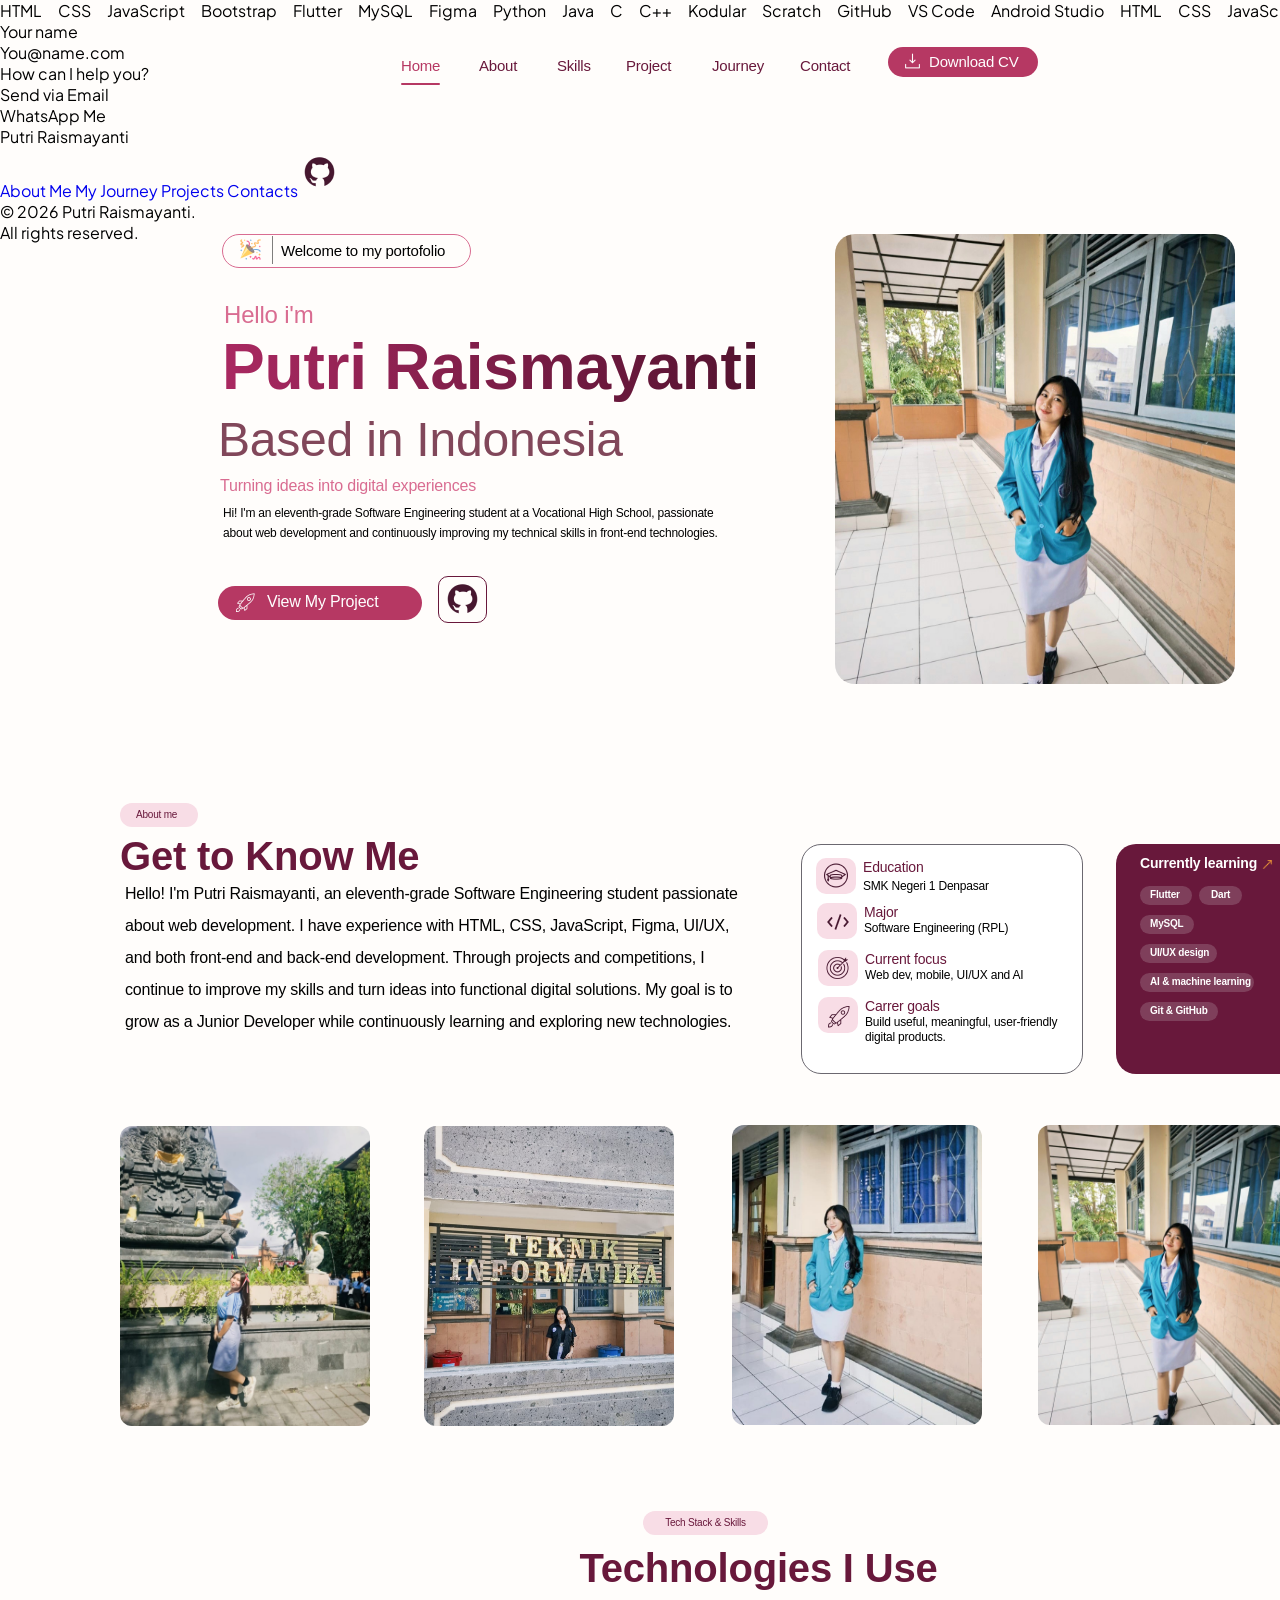
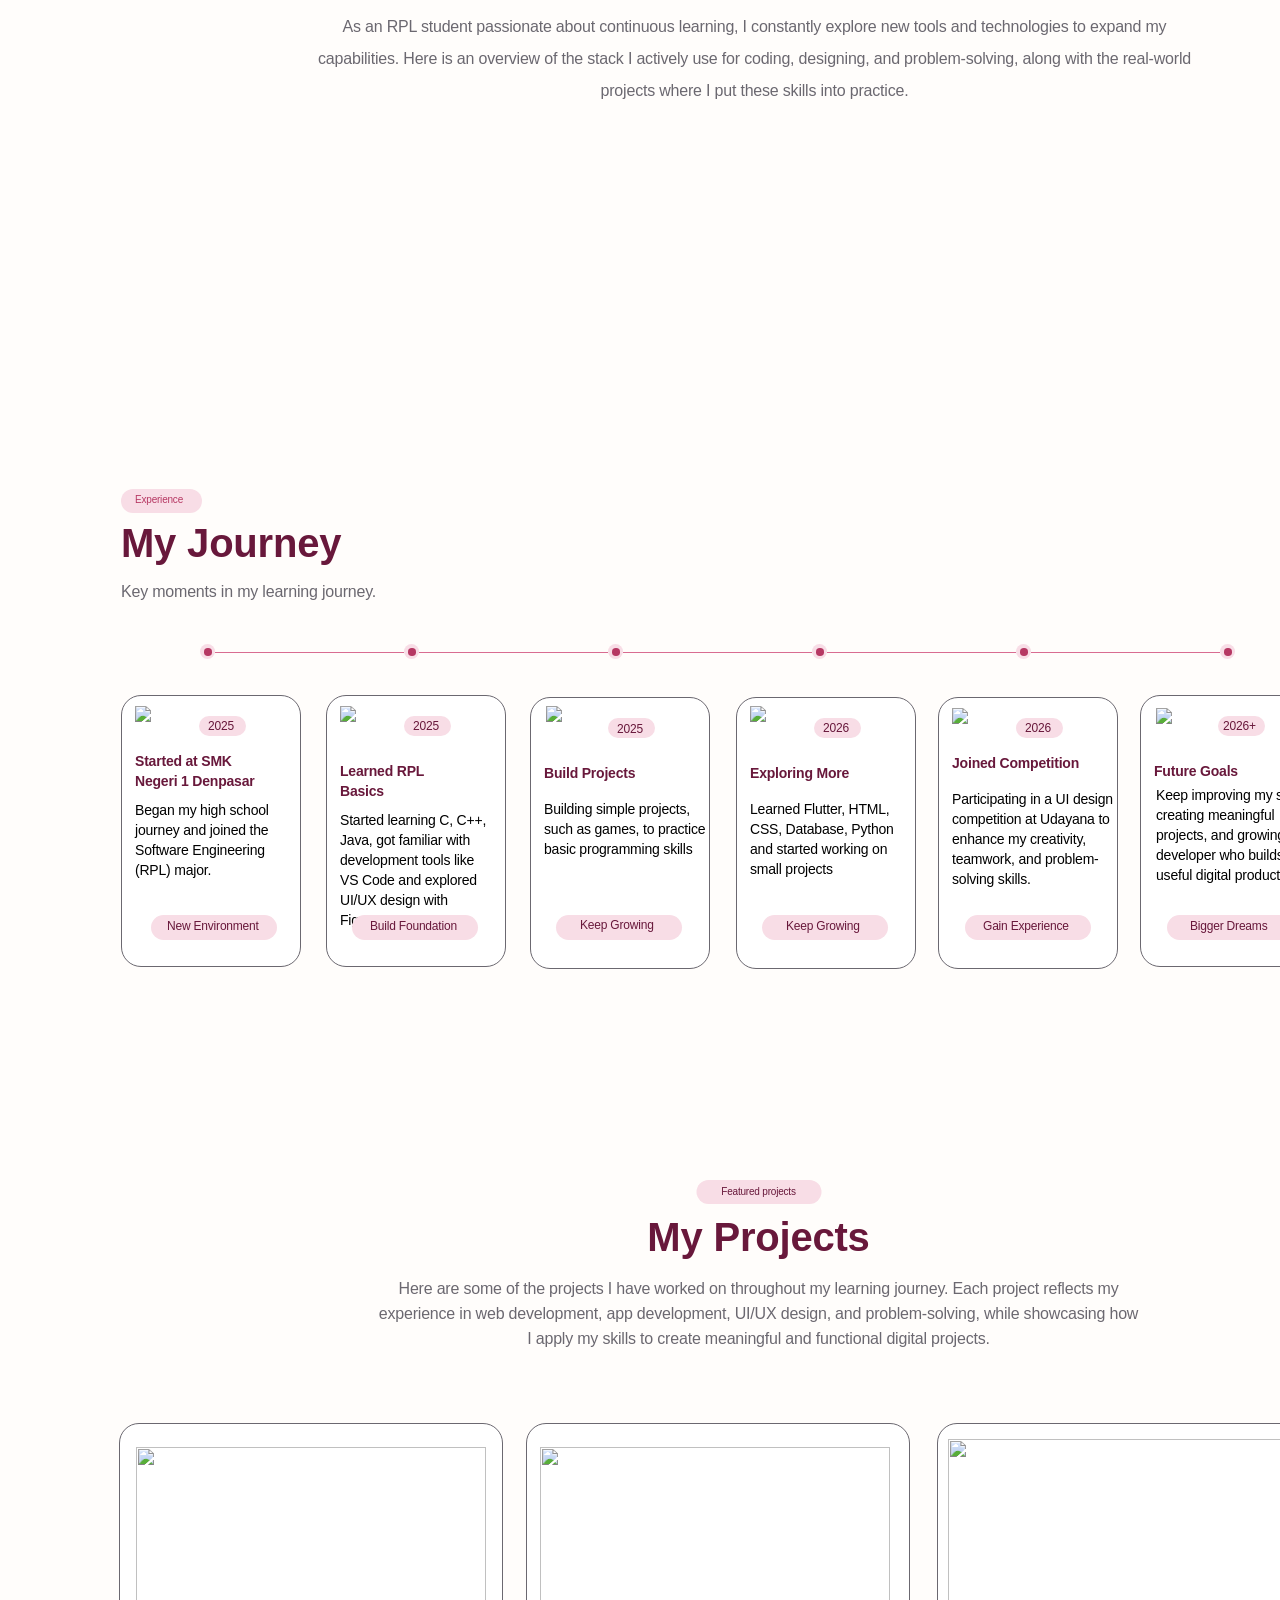
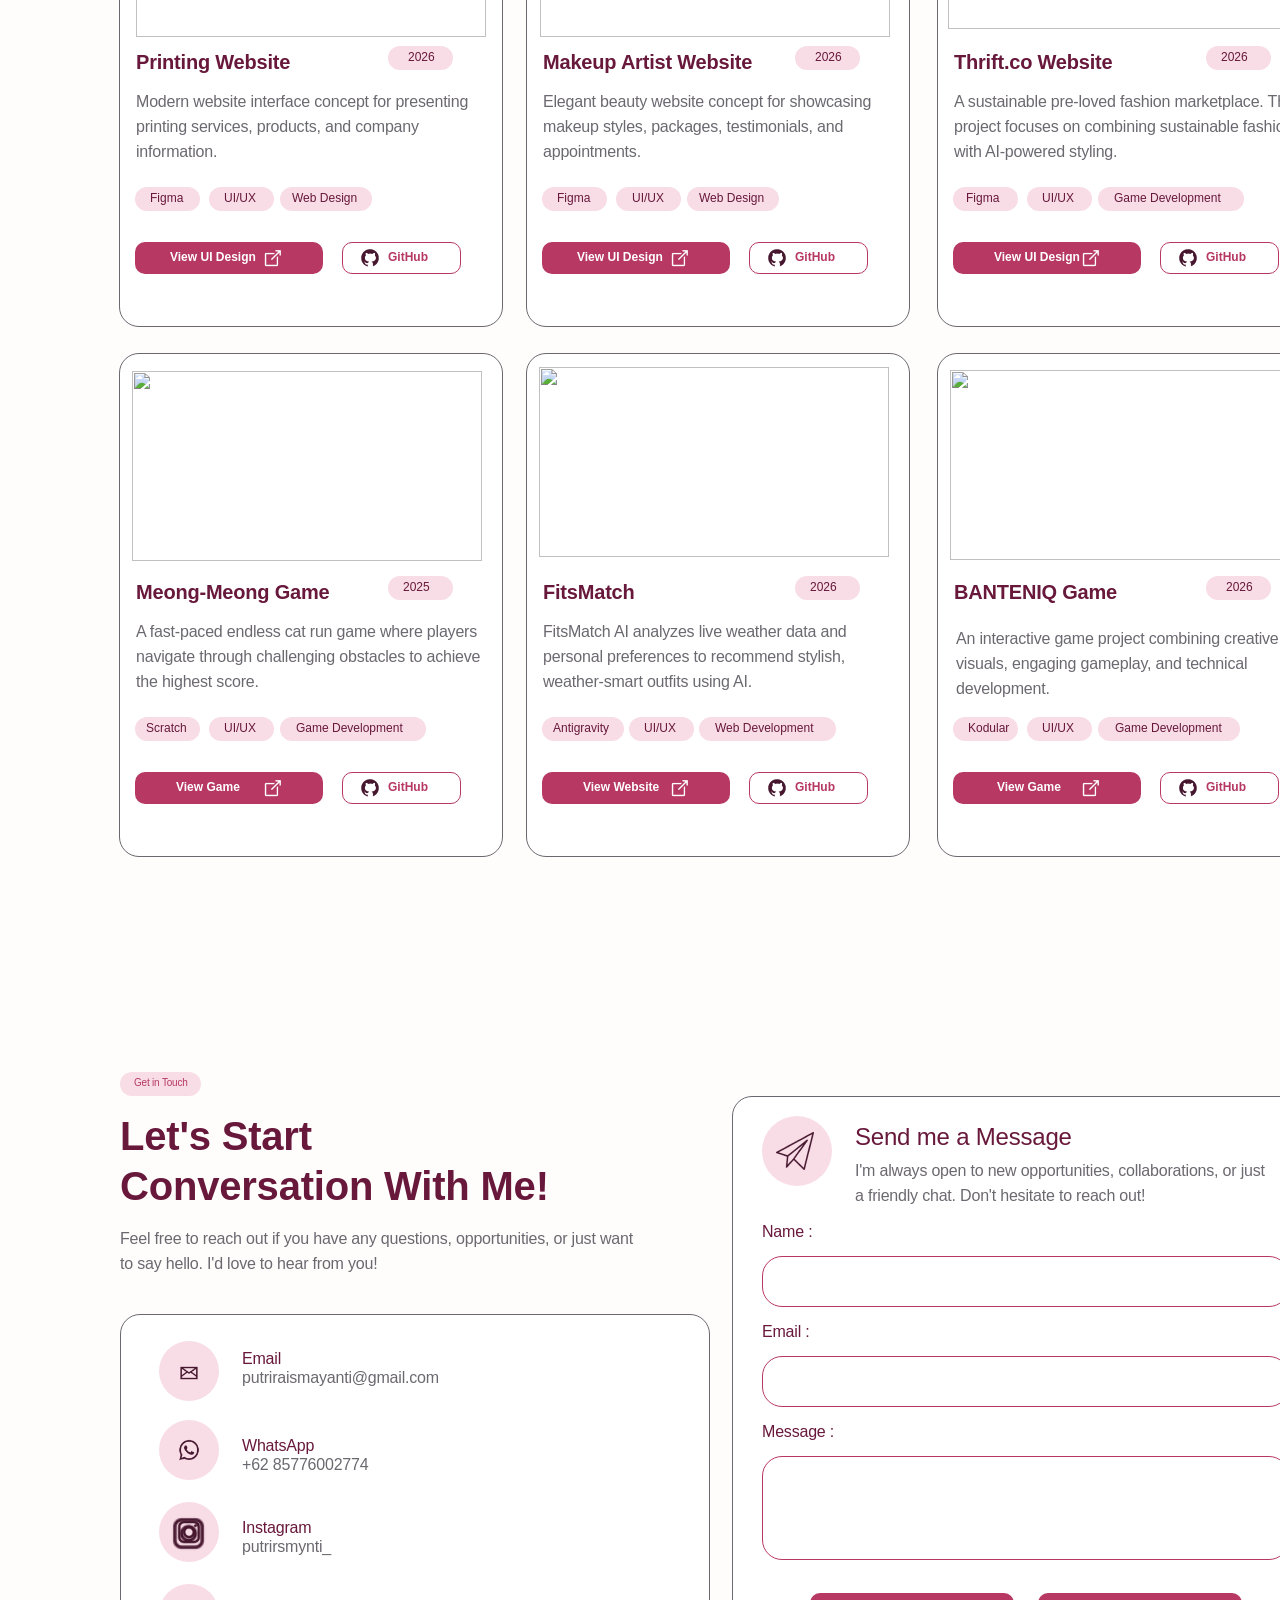
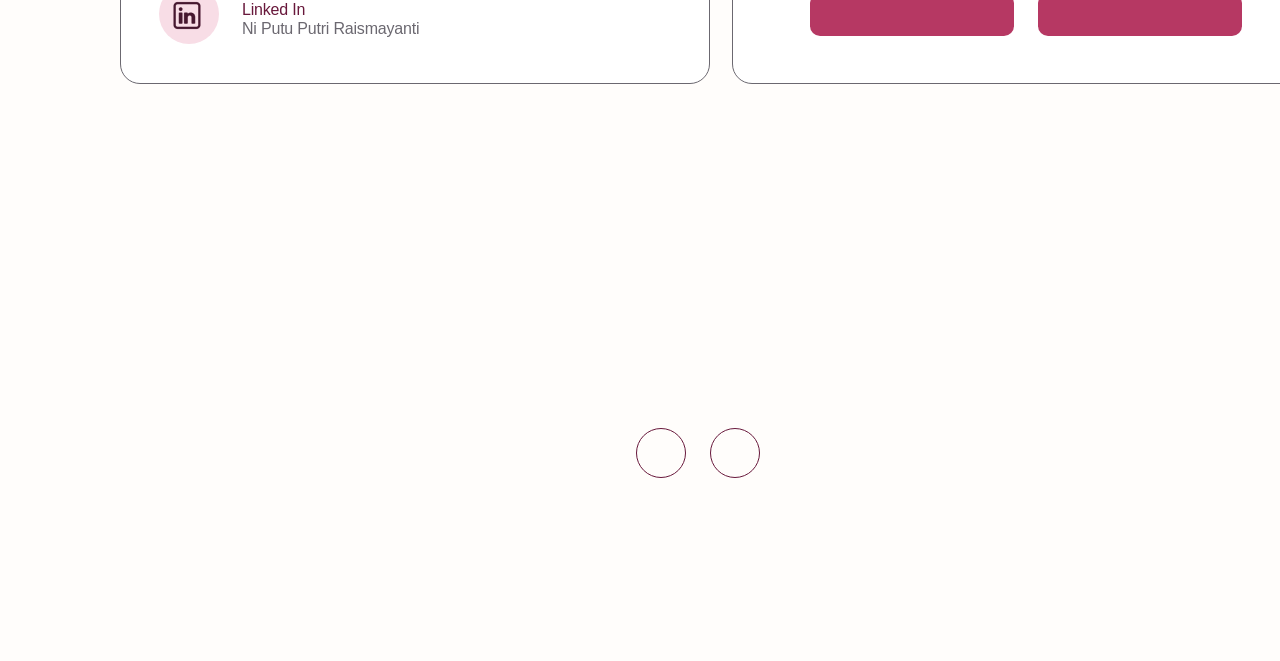
==== index.html @ 9cb97166 "add html file" ====
<!DOCTYPE html>
<html lang="en">
<head>
<meta charset="UTF-8" />
<meta name="viewport" content="width=device-width, initial-scale=1.0" />
<title>Putri Raismayanti - Portfolio</title>
<link rel="preconnect" href="https://fonts.googleapis.com" />
<link rel="preconnect" href="https://fonts.gstatic.com" crossorigin />
<link href="https://fonts.googleapis.com/css2?family=Plus+Jakarta+Sans:ital,wght@0,200;0,300;0,400;0,500;0,600;0,700;1,400&display=swap" rel="stylesheet" />
<link rel="stylesheet" href="style.css" />
</head>
<body>

<div class="portofolio" id="home">
  <div class="rectangle-26"></div>
  <div class="welcome-to-my-portofolio">Welcome to my portofolio</div>
  <img class="confetti" src="confetti0.png" />
  <div class="line-1"></div>
  <a href="#home" class="home navlink">Home</a>
  <a href="#about" class="about navlink">About</a>
  <a href="#skills" class="skills navlink">Skills</a>
  <a href="#project" class="project navlink">Project</a>
  <a href="#journey" class="journey navlink">Journey</a>
  <a href="#contact" class="contact navlink">Contact</a>
  <div class="rectangle-27"></div>
  <div class="download-cv">Download CV</div>
  <div class="hello-i-m">Hello i'm</div>
  <div class="putri-raismayanti">Putri Raismayanti</div>
  <div class="based-in-indonesia">Based in Indonesia</div>
  <div
    class="hi-i-m-an-eleventh-grade-software-engineering-student-at-a-vocational-high-school-passionate-about-web-development-and-continuously-improving-my-technical-skills-in-front-end-technologies"
  >
    Hi! I'm an eleventh-grade Software Engineering student at a Vocational High
    School, passionate about web development and continuously improving my
    technical skills in front-end technologies.
  </div>
  <div class="turning-ideas-into-digital-experiences">
    Turning ideas into digital experiences
  </div>
  <img class="download" src="download0.png" />
  <div class="rectangle-28 js-view-project"></div>
  <div class="view-my-project js-view-project">View My Project</div>
  <img class="rocket js-view-project" src="rocket0.png" />
  <div class="rectangle-31" id="about"></div>
  <div class="about-me">About me</div>
  <div
    class="[base64]"
  >
    Hello! I'm Putri Raismayanti, an eleventh-grade Software Engineering student
    passionate about web development. I have experience with HTML, CSS,
    JavaScript, Figma, UI/UX, and both front-end and back-end development.
    Through projects and competitions, I continue to improve my skills and turn
    ideas into functional digital solutions. My goal is to grow as a Junior
    Developer while continuously learning and exploring new technologies.
  </div>
  <div class="rectangle-32"></div>
  <div class="education">Education</div>
  <div class="major">Major</div>
  <div class="current-focus">Current focus</div>
  <div class="carrer-goals">Carrer goals</div>
  <div class="rectangle-34"></div>
  <div class="rectangle-35"></div>
  <div class="rectangle-36"></div>
  <div class="rectangle-37"></div>
  <div class="smk-negeri-1-denpasar">SMK Negeri 1 Denpasar</div>
  <div class="software-engineering-rpl">Software Engineering (RPL)</div>
  <div class="web-dev-mobile-ui-ux-and-ai">Web dev, mobile, UI/UX and AI</div>
  <div class="build-useful-meaningful-user-friendly-digital-products">
    Build useful, meaningful, user-friendly digital products.
  </div>
  <div class="rectangle-33"></div>
  <div class="currently-learning">Currently learning</div>
  <div class="rectangle-38"></div>
  <div class="rectangle-40"></div>
  <div class="rectangle-41"></div>
  <div class="rectangle-42"></div>
  <div class="rectangle-43"></div>
  <div class="rectangle-39"></div>
  <div class="flutter">Flutter</div>
  <div class="dart">Dart</div>
  <div class="my-sql">MySQL</div>
  <div class="ui-ux-design">UI/UX design</div>
  <div class="ai-machine-learning">AI &amp; machine learning</div>
  <div class="git-git-hub">Git &amp; GitHub</div>
  <img class="rocket2" src="rocket1.png" />
  <img class="goal" src="goal0.png" />
  <img class="source-code" src="source-code0.png" />
  <img class="education2" src="education1.png" />
  <img class="down-left-arrow" src="down-left-arrow0.png" />
  <div class="get-to-know-me">Get to Know Me</div>
  <div class="rectangle-44" id="skills"></div>
  <div class="rectangle-106" id="project"></div>
  <div class="tech-stack-skills">Tech Stack &amp; Skills</div>
  <div class="featured-projects">Featured projects</div>
  <div class="technologies-i-use">Technologies I Use</div>
  <div class="my-projects">My Projects</div>
  <div
    class="[base64]"
  >
    As an RPL student passionate about continuous learning, I constantly explore
    new tools and technologies to expand my capabilities. Here is an overview of
    the stack I actively use for coding, designing, and problem-solving, along
    with the real-world projects where I put these skills into practice.
  </div>
  <!-- Technologies I Use: marquee otomatis (isi diduplikasi 2x agar animasi looping mulus) -->
  <div class="tech-marquee">
    <div class="tech-marquee-track">
      <span class="tech-badge">HTML</span>
      <span class="tech-badge">CSS</span>
      <span class="tech-badge">JavaScript</span>
      <span class="tech-badge">Bootstrap</span>
      <span class="tech-badge">Flutter</span>
      <span class="tech-badge">MySQL</span>
      <span class="tech-badge">Figma</span>
      <span class="tech-badge">Python</span>
      <span class="tech-badge">Java</span>
      <span class="tech-badge">C</span>
      <span class="tech-badge">C++</span>
      <span class="tech-badge">Kodular</span>
      <span class="tech-badge">Scratch</span>
      <span class="tech-badge">GitHub</span>
      <span class="tech-badge">VS Code</span>
      <span class="tech-badge">Android Studio</span>
      <span class="tech-badge" aria-hidden="true">HTML</span>
      <span class="tech-badge" aria-hidden="true">CSS</span>
      <span class="tech-badge" aria-hidden="true">JavaScript</span>
      <span class="tech-badge" aria-hidden="true">Bootstrap</span>
      <span class="tech-badge" aria-hidden="true">Flutter</span>
      <span class="tech-badge" aria-hidden="true">MySQL</span>
      <span class="tech-badge" aria-hidden="true">Figma</span>
      <span class="tech-badge" aria-hidden="true">Python</span>
      <span class="tech-badge" aria-hidden="true">Java</span>
      <span class="tech-badge" aria-hidden="true">C</span>
      <span class="tech-badge" aria-hidden="true">C++</span>
      <span class="tech-badge" aria-hidden="true">Kodular</span>
      <span class="tech-badge" aria-hidden="true">Scratch</span>
      <span class="tech-badge" aria-hidden="true">GitHub</span>
      <span class="tech-badge" aria-hidden="true">VS Code</span>
      <span class="tech-badge" aria-hidden="true">Android Studio</span>
    </div>
  </div>
  <div class="my-journey">My Journey</div>
  <div class="key-moments-in-my-learning-journey">
    Key moments in my learning journey.
  </div>
  <div class="ellipse-4"></div>
  <div class="ellipse-5"></div>
  <div class="ellipse-42"></div>
  <div class="ellipse-52"></div>
  <div class="ellipse-43"></div>
  <div class="ellipse-53"></div>
  <div class="ellipse-44"></div>
  <div class="ellipse-54"></div>
  <div class="ellipse-45"></div>
  <div class="ellipse-55"></div>
  <div class="ellipse-46"></div>
  <div class="ellipse-56"></div>
  <div class="line-2"></div>
  <div class="line-3"></div>
  <div class="line-4"></div>
  <div class="line-5"></div>
  <div class="line-7"></div>
  <div class="rectangle-79"></div>
  <div class="rectangle-85"></div>
  <div class="rectangle-88"></div>
  <div class="rectangle-197"></div>
  <div class="rectangle-94"></div>
  <div class="rectangle-91"></div>
  <div
    class="began-my-high-school-journey-and-joined-the-software-engineering-rpl-major"
  >
    Began my high school journey and joined the Software Engineering (RPL)
    major.
  </div>
  <div
    class="started-learning-c-c-java-got-familiar-with-development-tools-like-vs-code-and-explored-ui-ux-design-with-figma"
  >
    Started learning C, C++, Java, got familiar with development tools like VS
    Code and explored UI/UX design with Figma.
  </div>
  <div
    class="learned-flutter-html-css-database-python-and-started-working-on-small-projects"
  >
    Learned Flutter, HTML, CSS, Database, Python and started working on small
    projects
  </div>
  <div
    class="building-simple-projects-such-as-games-to-practice-basic-programming-skills"
  >
    Building simple projects, such as games, to practice basic programming
    skills
  </div>
  <div
    class="participating-in-a-ui-design-competition-at-udayana-to-enhance-my-creativity-teamwork-and-problem-solving-skills"
  >
    Participating in a UI design competition at Udayana to enhance my
    creativity, teamwork, and problem-solving skills.
  </div>
  <div
    class="keep-improving-my-skills-creating-meaningful-projects-and-growing-into-a-developer-who-builds-useful-digital-products"
  >
    Keep improving my skills, creating meaningful projects, and growing into a
    developer who builds useful digital products.
  </div>
  <div class="started-at-smk-negeri-1-denpasar">
    Started at SMK Negeri 1 Denpasar
  </div>
  <div class="learned-rpl-basics">Learned RPL Basics</div>
  <div class="exploring-more">Exploring More</div>
  <div class="build-projects">Build Projects</div>
  <div class="joined-competition">Joined Competition</div>
  <div class="future-goals">Future Goals</div>
  <div class="rectangle-83"></div>
  <div class="rectangle-86"></div>
  <div class="rectangle-89"></div>
  <div class="rectangle-198"></div>
  <div class="rectangle-95"></div>
  <div class="rectangle-92"></div>
  <div class="new-environment">New Environment</div>
  <div class="build-foundation">Build Foundation</div>
  <div class="keep-growing">Keep Growing</div>
  <div class="keep-growing2">Keep Growing</div>
  <div class="gain-experience">Gain Experience</div>
  <div class="bigger-dreams">Bigger Dreams</div>
  <div class="rectangle-84"></div>
  <div class="rectangle-87"></div>
  <div class="rectangle-90"></div>
  <div class="rectangle-199"></div>
  <div class="rectangle-96"></div>
  <div class="rectangle-93"></div>
  <div class="_2025"><br />2025</div>
  <div class="_20252"><br />2025</div>
  <div class="_2026"><br />2026</div>
  <div class="_20253">2025</div>
  <div class="_20262"><br />2026</div>
  <div class="_20263"><br />2026+</div>
  <div class="rectangle-104" id="contact"></div>
  <div class="rectangle-200" id="journey"></div>
  <div class="get-in-touch">Get in Touch</div>
  <div class="experience">Experience</div>
  <div class="let-s-start-conversation-with-me">
    Let's Start<br />Conversation With Me!
  </div>
  <div
    class="feel-free-to-reach-out-if-you-have-any-questions-opportunities-or-just-want-to-say-hello-i-d-love-to-hear-from-you"
  >
    Feel free to reach out if you have any questions, opportunities, or just
    want to say hello. I'd love to hear from you!
  </div>
  <div
    class="[base64]"
  >
    Here are some of the projects I have worked on throughout my learning
    journey. Each project reflects my experience in web development, app
    development, UI/UX design, and problem-solving, while showcasing how I apply
    my skills to create meaningful and functional digital projects.
  </div>
  <div class="rectangle-97"></div>
  <div class="ellipse-11"></div>
  <div class="ellipse-12"></div>
  <div class="ellipse-14"></div>
  <div class="ellipse-15"></div>
  <div class="email">Email</div>
  <div class="whats-app">WhatsApp</div>
  <div class="instagram">Instagram</div>
  <div class="linked-in">Linked In</div>
  <div class="putriraismayanti-gmail-com">putriraismayanti@gmail.com</div>
  <div class="_62-85776002774">+62 85776002774</div>
  <div class="putrirsmynti">putrirsmynti_</div>
  <div class="ni-putu-putri-raismayanti">Ni Putu Putri Raismayanti</div>
  <div class="rectangle-98"></div>
  <div class="ellipse-13"></div>
  <div class="send-me-a-message">Send me a Message</div>
  <div
    class="i-m-always-open-to-new-opportunities-collaborations-or-just-a-friendly-chat-don-t-hesitate-to-reach-out"
  >
    I'm always open to new opportunities, collaborations, or just a
    friendly chat. Don't hesitate to reach out!
  </div>
  <div class="rectangle-99"></div>
  <div class="rectangle-100"></div>
  <div class="rectangle-101"></div>
  <div class="name">Name :</div>
  <div class="email2">Email :</div>
  <div class="message">Message :</div>
  <div class="your-name">Your name</div>
  <div class="you-name-com">You@name.com</div>
  <div class="how-can-i-help-you">How can I help you?</div>
  <div class="rectangle-102"></div>
  <div class="rectangle-103"></div>
  <div class="send-via-email">Send via Email</div>
  <div class="whats-app-me">WhatsApp Me</div>
  <img class="whats-app2" src="whats-app1.png" />
  <img class="email3" src="email2.png" />
  <img class="paper-plane" src="paper-plane0.png" />
  <div class="rectangle-105"></div>
  <div class="rectangle-114"></div>
  <div class="rectangle-130"></div>
  <div class="rectangle-146"></div>
  <div class="printing-website">Printing Website</div>
  <div class="makeup-artist-website">Makeup Artist Website</div>
  <div class="meong-meong-game">Meong-Meong Game</div>
  <div class="thrift-co-website">Thrift.co Website</div>
  <div
    class="modern-website-interface-concept-for-presenting-printing-services-products-and-company-information"
  >
    Modern website interface concept for presenting printing services, products,
    and company information.
  </div>
  <div
    class="elegant-beauty-website-concept-for-showcasing-makeup-styles-packages-testimonials-and-appointments"
  >
    Elegant beauty website concept for showcasing makeup styles, packages,
    testimonials, and appointments.
  </div>
  <div
    class="a-fast-paced-endless-cat-run-game-where-players-navigate-through-challenging-obstacles-to-achieve-the-highest-score"
  >
    A fast-paced endless cat run game where players navigate through challenging
    obstacles to achieve the highest score.
  </div>
  <div
    class="a-sustainable-pre-loved-fashion-marketplace-the-project-focuses-on-combining-sustainable-fashion-with-ai-powered-styling"
  >
    A sustainable pre-loved fashion marketplace. The project focuses on
    combining sustainable fashion with AI-powered styling.
  </div>
  <div class="rectangle-108"></div>
  <div class="rectangle-116"></div>
  <div class="rectangle-132"></div>
  <div class="rectangle-148"></div>
  <div class="rectangle-109"></div>
  <div class="rectangle-117"></div>
  <div class="rectangle-133"></div>
  <div class="rectangle-149"></div>
  <div class="rectangle-110"></div>
  <div class="rectangle-118"></div>
  <div class="rectangle-134"></div>
  <div class="rectangle-150"></div>
  <div class="rectangle-111"></div>
  <div class="rectangle-119"></div>
  <div class="rectangle-135"></div>
  <div class="rectangle-151"></div>
  <div class="rectangle-112"></div>
  <div class="rectangle-120"></div>
  <div class="rectangle-136"></div>
  <div class="rectangle-152"></div>
  <div class="rectangle-113"></div>
  <div class="rectangle-121"></div>
  <div class="rectangle-137"></div>
  <div class="rectangle-153"></div>
  <div class="view-ui-design">View UI Design</div>
  <div class="view-ui-design2">View UI Design</div>
  <div class="view-game">View Game</div>
  <div class="view-game2">View UI Design</div>
  <div class="git-hub3">GitHub</div>
  <div class="git-hub4">GitHub</div>
  <div class="git-hub5">GitHub</div>
  <div class="git-hub6">GitHub</div>
  <img class="git-hub7" src="git-hub6.png" />
  <img class="git-hub8" src="git-hub7.png" />
  <img class="git-hub9" src="git-hub8.png" />
  <img class="git-hub10" src="git-hub9.png" />
  <img class="external-link" src="external-link0.png" />
  <img class="external-link2" src="external-link1.png" />
  <img class="external-link3" src="external-link2.png" />
  <img class="external-link4" src="external-link3.png" />
  <div class="figma3">Figma</div>
  <div class="figma4">Figma</div>
  <div class="scratch2">Scratch</div>
  <div class="figma5">Figma</div>
  <div class="ui-ux">UI/UX</div>
  <div class="ui-ux2">UI/UX</div>
  <div class="ui-ux3">UI/UX</div>
  <div class="ui-ux4">UI/UX</div>
  <div class="web-design">Web Design</div>
  <div class="web-design2">Web Design</div>
  <div class="game-development">Game Development</div>
  <div class="game-development2">Game Development</div>
  <div class="_20264">2026</div>
  <div class="_20265">2026</div>
  <div class="_20254">2025</div>
  <div class="_20266">2026</div>
  <img class="mask-group" src="mask-group0.svg" />
  <img class="mask-group2" src="mask-group1.svg" />
  <img class="mask-group3" src="mask-group2.svg" />
  <img class="mask-group4" src="mask-group3.svg" />
  <div class="rectangle-138"></div>
  <div class="fits-match">FitsMatch</div>
  <div
    class="fits-match-ai-analyzes-live-weather-data-and-personal-preferences-to-recommend-stylish-weather-smart-outfits-using-ai"
  >
    FitsMatch AI analyzes live weather data and personal preferences to
    recommend stylish, weather-smart outfits using AI.
  </div>
  <div class="rectangle-140"></div>
  <div class="rectangle-141"></div>
  <div class="rectangle-142"></div>
  <div class="rectangle-143"></div>
  <div class="rectangle-144"></div>
  <div class="rectangle-145"></div>
  <div class="view-game3">View Website</div>
  <div class="git-hub11">GitHub</div>
  <img class="git-hub12" src="git-hub11.png" />
  <img class="external-link5" src="external-link4.png" />
  <div class="antigravity">Antigravity</div>
  <div class="ui-ux5">UI/UX</div>
  <div class="web-development">Web Development</div>
  <div class="_20267">2026</div>
  <img class="mask-group5" src="mask-group4.svg" />
  <div class="rectangle-122"></div>
  <div class="banteniq-game">BANTENIQ Game</div>
  <div
    class="an-interactive-game-project-combining-creative-visuals-engaging-gameplay-and-technical-development"
  >
    An interactive game project combining creative visuals, engaging gameplay,
    and technical development.
  </div>
  <div class="rectangle-124"></div>
  <div class="rectangle-125"></div>
  <div class="rectangle-126"></div>
  <div class="rectangle-127"></div>
  <div class="rectangle-128"></div>
  <div class="rectangle-129"></div>
  <div class="view-game4">View Game</div>
  <div class="git-hub13">GitHub</div>
  <img class="git-hub14" src="git-hub13.png" />
  <img class="external-link6" src="external-link5.png" />
  <div class="kodular2">Kodular</div>
  <div class="ui-ux6">UI/UX</div>
  <div class="game-development3">Game Development</div>
  <div class="_20268">2026</div>
  <img class="mask-group6" src="mask-group5.svg" />
  <img class="instagram2" src="instagram1.png" />
  <img class="linked-in2" src="linked-in1.png" />
  <div class="rectangle-180"></div>
  <div class="putri-raismayanti2">Putri Raismayanti</div>
  <div class="line-6"></div>
  <a href="#about" class="about-me2 navlink">About Me</a>
  <a href="#journey" class="my-journey2 navlink">My Journey</a>
  <a href="#project" class="projects navlink">Projects</a>
  <a href="#contact" class="contacts navlink">Contacts</a>
  <img class="instagram3" src="instagram2.png" />
  <img class="git-hub15" src="git-hub14.png" />
  <div class="_2026-putri-raismayanti">© 2026 Putri Raismayanti.</div>
  <div class="all-rights-reserved">All rights reserved.</div>
  <div class="ellipse-21"></div>
  <div class="ellipse-22"></div>
  <div class="rectangle-196"></div>
  <img class="git-hub16" src="git-hub15.png" />
  <img class="mask-group7" src="foto.kelas.jpeg" />
  <img class="mask-group8" src="mask-group7.svg" />
  <img class="mask-group9" src="mask-group8.svg" />
  <img class="mask-group10" src="mask-group9.svg" />
  <img class="mask-group11" src="mask-group10.svg" />
  <img class="mask-group12" src="mask-group11.svg" />
  <img class="mask-group13" src="mask-group12.svg" />
  <img class="mask-group14" src="foto.padmasana.jpeg" />
  <img class="mask-group15" src="foto.teknik.jpeg" />
  <img class="mask-group16" src="foto.lab.jpeg" />
  <img class="mask-group17" src="foto.kelas.jpeg" />
</div>

<script src="script.js"></script>
</body>
</html>
---- style.css ----
/* Figma Color Variables of your File */
:root,
[data-variable-collection-mode="mode-1"] {
  /* mode-1 */
  --burgundy: #68183b;
  --soft-pink: #f8dde6;
  --dusty-pink: #d96c91;
  --warm-white: #fffdfb;
  --soft-gray: #6b6870;
  --rose: #b63863;
}

* {
  font-family: "Plus Jakarta Sans", "PlusJakartaSans-Regular", sans-serif;
}

html {
  scroll-behavior: smooth;
}

body {
  margin: 0;
  padding: 0;
}

body {
  overflow-x: hidden;
  background: var(--warm-white, #fffdfb);
}
.portofolio,
.portofolio * {
  box-sizing: border-box;
}
.portofolio {
  background: var(--warm-white, #fffdfb);
  width: 1517px;
  height: 5461px;
  margin: 0 auto;
  position: relative;
  overflow: visible;
}
.rectangle-26 {
  background: rgba(217, 217, 217, 0);
  border-radius: 50px;
  border-style: solid;
  border-color: var(--dusty-pink, #d96c91);
  border-width: 1px;
  width: 249px;
  height: 34px;
  position: absolute;
  left: 222px;
  top: 234px;
}
.welcome-to-my-portofolio {
  color: #000000;
  text-align: left;
  font-family: "PlusJakartaSans-ExtraLight", sans-serif;
  font-size: 15px;
  line-height: 26px;
  letter-spacing: -0.2px;
  font-weight: 200;
  position: absolute;
  left: 281px;
  top: 238px;
  display: flex;
  align-items: center;
  justify-content: flex-start;
}
.confetti {
  width: 31px;
  height: 27px;
  position: absolute;
  left: 235px;
  top: 236px;
  object-fit: cover;
}
.line-1 {
  margin-top: -1px;
  border-style: solid;
  border-color: rgba(0, 0, 0, 0.5);
  border-width: 1px 0 0 0;
  width: 28px;
  height: 0px;
  position: absolute;
  left: 273px;
  top: 237px;
  transform-origin: 0 0;
  transform: rotate(90deg) scale(1, 1);
}
.home {
  color: var(--burgundy, #68183b);
  text-align: left;
  font-family: "PlusJakartaSans-Regular", sans-serif;
  font-size: 15px;
  line-height: 26px;
  letter-spacing: -0.2px;
  font-weight: 400;
  position: absolute;
  left: 401px;
  top: 53px;
  display: flex;
  align-items: center;
  justify-content: flex-start;
}
.about {
  color: var(--burgundy, #68183b);
  text-align: left;
  font-family: "PlusJakartaSans-Regular", sans-serif;
  font-size: 15px;
  line-height: 26px;
  letter-spacing: -0.2px;
  font-weight: 400;
  position: absolute;
  left: 479px;
  top: 53px;
  display: flex;
  align-items: center;
  justify-content: flex-start;
}
.skills {
  color: var(--burgundy, #68183b);
  text-align: left;
  font-family: "PlusJakartaSans-Regular", sans-serif;
  font-size: 15px;
  line-height: 26px;
  letter-spacing: -0.2px;
  font-weight: 400;
  position: absolute;
  left: 557px;
  top: 53px;
  display: flex;
  align-items: center;
  justify-content: flex-start;
}
.project {
  color: var(--burgundy, #68183b);
  text-align: left;
  font-family: "PlusJakartaSans-Regular", sans-serif;
  font-size: 15px;
  line-height: 26px;
  letter-spacing: -0.2px;
  font-weight: 400;
  position: absolute;
  left: 626px;
  top: 53px;
  display: flex;
  align-items: center;
  justify-content: flex-start;
}
.journey {
  color: var(--burgundy, #68183b);
  text-align: left;
  font-family: "PlusJakartaSans-Regular", sans-serif;
  font-size: 15px;
  line-height: 26px;
  letter-spacing: -0.2px;
  font-weight: 400;
  position: absolute;
  left: 712px;
  top: 53px;
  display: flex;
  align-items: center;
  justify-content: flex-start;
}
.contact {
  color: var(--burgundy, #68183b);
  text-align: left;
  font-family: "PlusJakartaSans-Regular", sans-serif;
  font-size: 15px;
  line-height: 26px;
  letter-spacing: -0.2px;
  font-weight: 400;
  position: absolute;
  left: 800px;
  top: 53px;
  display: flex;
  align-items: center;
  justify-content: flex-start;
}
.rectangle-27 {
  background: var(--rose, #b63863);
  border-radius: 20px;
  width: 150px;
  height: 30px;
  position: absolute;
  left: 888px;
  top: 47px;
}
.download-cv {
  color: #ffffff;
  text-align: left;
  font-family: "PlusJakartaSans-Regular", sans-serif;
  font-size: 15px;
  line-height: 26px;
  letter-spacing: -0.2px;
  font-weight: 400;
  position: absolute;
  left: 929px;
  top: 49px;
  display: flex;
  align-items: center;
  justify-content: flex-start;
}
.hello-i-m {
  color: var(--dusty-pink, #d96c91);
  text-align: left;
  font-family: "PlusJakartaSans-Medium", sans-serif;
  font-size: 24px;
  line-height: 26px;
  letter-spacing: -0.2px;
  font-weight: 500;
  position: absolute;
  left: 224px;
  top: 302px;
  display: flex;
  align-items: center;
  justify-content: flex-start;
}
.putri-raismayanti {
  background: linear-gradient(to left, rgba(0, 0, 0, 0.2), rgba(0, 0, 0, 0.2)),
    linear-gradient(90deg, rgba(201, 0, 88, 0.8) 0%, rgba(104, 24, 59, 1) 100%);
  background-clip: text;
  -webkit-background-clip: text;
  -webkit-text-fill-color: transparent;
  text-align: left;
  font-family: "PlusJakartaSans-SemiBold", sans-serif;
  font-size: 64px;
  line-height: 1.1;
  white-space: nowrap;
  letter-spacing: -0.2px;
  font-weight: 600;
  position: absolute;
  left: 222px;
  top: 332px;
  width: auto;
  height: auto;
  display: flex;
  align-items: center;
  justify-content: flex-start;
}
.based-in-indonesia {
  background: linear-gradient(to left, rgba(0, 0, 0, 0.2), rgba(0, 0, 0, 0.2)),
    linear-gradient(to left, #a25971, #a25971);
  background-clip: text;
  -webkit-background-clip: text;
  -webkit-text-fill-color: transparent;
  text-align: left;
  font-family: "PlusJakartaSans-Regular", sans-serif;
  font-size: 48px;
  line-height: 26px;
  letter-spacing: -0.2px;
  font-weight: 400;
  position: absolute;
  left: 218px;
  top: 404px;
  width: 700px;
  height: 71px;
  display: flex;
  align-items: center;
  justify-content: flex-start;
}
.hi-i-m-an-eleventh-grade-software-engineering-student-at-a-vocational-high-school-passionate-about-web-development-and-continuously-improving-my-technical-skills-in-front-end-technologies {
  color: #000000;
  text-align: left;
  font-family: "PlusJakartaSans-ExtraLight", sans-serif;
  font-size: 12px;
  line-height: 20px;
  letter-spacing: -0.2px;
  font-weight: 200;
  position: absolute;
  left: 223px;
  top: 503px;
  width: 517px;
  display: flex;
  align-items: center;
  justify-content: flex-start;
}
.turning-ideas-into-digital-experiences {
  color: var(--dusty-pink, #d96c91);
  text-align: left;
  font-family: "PlusJakartaSans-Medium", sans-serif;
  font-size: 16px;
  line-height: 20px;
  letter-spacing: -0.2px;
  font-weight: 500;
  position: absolute;
  left: 220px;
  top: 476px;
  display: flex;
  align-items: center;
  justify-content: flex-start;
}
.download {
  width: 33px;
  height: 22px;
  position: absolute;
  left: 896px;
  top: 50px;
  object-fit: cover;
}
.rectangle-28 {
  background: var(--rose, #b63863);
  border-radius: 50px;
  width: 204px;
  height: 34px;
  position: absolute;
  left: 218px;
  top: 586px;
}
.view-my-project {
  color: #ffffff;
  text-align: left;
  font-family: "PlusJakartaSans-Medium", sans-serif;
  font-size: 16px;
  line-height: 20px;
  letter-spacing: -0.2px;
  font-weight: 500;
  position: absolute;
  left: 267px;
  top: 592px;
  display: flex;
  align-items: center;
  justify-content: flex-start;
}
.rocket {
  width: 37px;
  height: 19px;
  position: absolute;
  left: 227px;
  top: 593px;
  object-fit: cover;
}
.rectangle-31 {
  background: var(--soft-pink, #f8dde6);
  border-radius: 50px;
  width: 78px;
  height: 24px;
  position: absolute;
  left: 120px;
  top: 803px;
}
.about-me {
  color: var(--burgundy, #68183b);
  text-align: left;
  font-family: "PlusJakartaSans-Medium", sans-serif;
  font-size: 10px;
  line-height: 20px;
  letter-spacing: -0.2px;
  font-weight: 500;
  position: absolute;
  left: 136px;
  top: 805px;
  display: flex;
  align-items: center;
  justify-content: flex-start;
}
.[base64] {
  color: #000000;
  text-align: left;
  font-family: "PlusJakartaSans-Regular", sans-serif;
  font-size: 16px;
  line-height: 32px;
  letter-spacing: -0.2px;
  font-weight: 400;
  position: absolute;
  left: 125px;
  top: 878px;
  width: 623px;
  display: flex;
  align-items: center;
  justify-content: flex-start;
}
.rectangle-32 {
  background: #ffffff;
  border-radius: 20px;
  border-style: solid;
  border-color: var(--soft-gray, #6b6870);
  border-width: 1px;
  width: 282px;
  height: 230px;
  position: absolute;
  left: 801px;
  top: 844px;
}
.education {
  color: var(--burgundy, #68183b);
  text-align: left;
  font-family: "PlusJakartaSans-Medium", sans-serif;
  font-size: 14px;
  line-height: 25px;
  letter-spacing: -0.2px;
  font-weight: 500;
  position: absolute;
  left: 863px;
  top: 855px;
  display: flex;
  align-items: center;
  justify-content: flex-start;
}
.major {
  color: var(--burgundy, #68183b);
  text-align: left;
  font-family: "PlusJakartaSans-Medium", sans-serif;
  font-size: 14px;
  line-height: 25px;
  letter-spacing: -0.2px;
  font-weight: 500;
  position: absolute;
  left: 864px;
  top: 900px;
  display: flex;
  align-items: center;
  justify-content: flex-start;
}
.current-focus {
  color: var(--burgundy, #68183b);
  text-align: left;
  font-family: "PlusJakartaSans-Medium", sans-serif;
  font-size: 14px;
  line-height: 25px;
  letter-spacing: -0.2px;
  font-weight: 500;
  position: absolute;
  left: 865px;
  top: 947px;
  display: flex;
  align-items: center;
  justify-content: flex-start;
}
.carrer-goals {
  color: var(--burgundy, #68183b);
  text-align: left;
  font-family: "PlusJakartaSans-Medium", sans-serif;
  font-size: 14px;
  line-height: 25px;
  letter-spacing: -0.2px;
  font-weight: 500;
  position: absolute;
  left: 865px;
  top: 994px;
  display: flex;
  align-items: center;
  justify-content: flex-start;
}
.rectangle-34 {
  background: var(--soft-pink, #f8dde6);
  border-radius: 10px;
  width: 40px;
  height: 36px;
  position: absolute;
  left: 816px;
  top: 858px;
}
.rectangle-35 {
  background: var(--soft-pink, #f8dde6);
  border-radius: 10px;
  width: 40px;
  height: 36px;
  position: absolute;
  left: 817px;
  top: 903px;
}
.rectangle-36 {
  background: var(--soft-pink, #f8dde6);
  border-radius: 10px;
  width: 40px;
  height: 36px;
  position: absolute;
  left: 818px;
  top: 950px;
}
.rectangle-37 {
  background: var(--soft-pink, #f8dde6);
  border-radius: 10px;
  width: 40px;
  height: 36px;
  position: absolute;
  left: 818px;
  top: 997px;
}
.smk-negeri-1-denpasar {
  color: #000000;
  text-align: left;
  font-family: "PlusJakartaSans-ExtraLight", sans-serif;
  font-size: 12px;
  line-height: 25px;
  letter-spacing: -0.2px;
  font-weight: 200;
  position: absolute;
  left: 863px;
  top: 874px;
  display: flex;
  align-items: center;
  justify-content: flex-start;
}
.software-engineering-rpl {
  color: #000000;
  text-align: left;
  font-family: "PlusJakartaSans-ExtraLight", sans-serif;
  font-size: 12px;
  line-height: 15px;
  letter-spacing: -0.2px;
  font-weight: 200;
  position: absolute;
  left: 864px;
  top: 921px;
  display: flex;
  align-items: center;
  justify-content: flex-start;
}
.web-dev-mobile-ui-ux-and-ai {
  color: #000000;
  text-align: left;
  font-family: "PlusJakartaSans-ExtraLight", sans-serif;
  font-size: 12px;
  line-height: 15px;
  letter-spacing: -0.2px;
  font-weight: 200;
  position: absolute;
  left: 865px;
  top: 968px;
  width: 166px;
  display: flex;
  align-items: center;
  justify-content: flex-start;
}
.build-useful-meaningful-user-friendly-digital-products {
  color: #000000;
  text-align: left;
  font-family: "PlusJakartaSans-ExtraLight", sans-serif;
  font-size: 12px;
  line-height: 15px;
  letter-spacing: -0.2px;
  font-weight: 200;
  position: absolute;
  left: 865px;
  top: 1015px;
  width: 202px;
  display: flex;
  align-items: center;
  justify-content: flex-start;
}
.rectangle-33 {
  background: var(--burgundy, #68183b);
  border-radius: 20px;
  width: 204px;
  height: 230px;
  position: absolute;
  left: 1116px;
  top: 844px;
}
.currently-learning {
  color: #ffffff;
  text-align: left;
  font-family: "PlusJakartaSans-SemiBold", sans-serif;
  font-size: 14px;
  line-height: 15px;
  letter-spacing: -0.2px;
  font-weight: 600;
  position: absolute;
  left: 1140px;
  top: 856px;
  display: flex;
  align-items: center;
  justify-content: flex-start;
}
.rectangle-38 {
  background: rgba(217, 217, 217, 0.2);
  border-radius: 50px;
  width: 52px;
  height: 19px;
  position: absolute;
  left: 1140px;
  top: 886px;
}
.rectangle-40 {
  background: rgba(217, 217, 217, 0.2);
  border-radius: 50px;
  width: 54px;
  height: 19px;
  position: absolute;
  left: 1140px;
  top: 915px;
}
.rectangle-41 {
  background: rgba(217, 217, 217, 0.2);
  border-radius: 50px;
  width: 77px;
  height: 19px;
  position: absolute;
  left: 1140px;
  top: 944px;
}
.rectangle-42 {
  background: rgba(217, 217, 217, 0.2);
  border-radius: 50px;
  width: 114px;
  height: 19px;
  position: absolute;
  left: 1140px;
  top: 973px;
}
.rectangle-43 {
  background: rgba(217, 217, 217, 0.2);
  border-radius: 50px;
  width: 78px;
  height: 19px;
  position: absolute;
  left: 1140px;
  top: 1002px;
}
.rectangle-39 {
  background: rgba(217, 217, 217, 0.2);
  border-radius: 50px;
  width: 43px;
  height: 19px;
  position: absolute;
  left: 1199px;
  top: 886px;
}
.flutter {
  color: #ffffff;
  text-align: left;
  font-family: "PlusJakartaSans-SemiBold", sans-serif;
  font-size: 10px;
  line-height: 15px;
  letter-spacing: -0.2px;
  font-weight: 600;
  position: absolute;
  left: 1150px;
  top: 887px;
  display: flex;
  align-items: center;
  justify-content: flex-start;
}
.dart {
  color: #ffffff;
  text-align: left;
  font-family: "PlusJakartaSans-SemiBold", sans-serif;
  font-size: 10px;
  line-height: 15px;
  letter-spacing: -0.2px;
  font-weight: 600;
  position: absolute;
  left: 1211px;
  top: 887px;
  display: flex;
  align-items: center;
  justify-content: flex-start;
}
.my-sql {
  color: #ffffff;
  text-align: left;
  font-family: "PlusJakartaSans-SemiBold", sans-serif;
  font-size: 10px;
  line-height: 15px;
  letter-spacing: -0.2px;
  font-weight: 600;
  position: absolute;
  left: 1150px;
  top: 916px;
  display: flex;
  align-items: center;
  justify-content: flex-start;
}
.ui-ux-design {
  color: #ffffff;
  text-align: left;
  font-family: "PlusJakartaSans-SemiBold", sans-serif;
  font-size: 10px;
  line-height: 15px;
  letter-spacing: -0.2px;
  font-weight: 600;
  position: absolute;
  left: 1150px;
  top: 945px;
  display: flex;
  align-items: center;
  justify-content: flex-start;
}
.ai-machine-learning {
  color: #ffffff;
  text-align: left;
  font-family: "PlusJakartaSans-SemiBold", sans-serif;
  font-size: 10px;
  line-height: 15px;
  letter-spacing: -0.2px;
  font-weight: 600;
  position: absolute;
  left: 1150px;
  top: 974px;
  display: flex;
  align-items: center;
  justify-content: flex-start;
}
.git-git-hub {
  color: #ffffff;
  text-align: left;
  font-family: "PlusJakartaSans-SemiBold", sans-serif;
  font-size: 10px;
  line-height: 15px;
  letter-spacing: -0.2px;
  font-weight: 600;
  position: absolute;
  left: 1150px;
  top: 1003px;
  display: flex;
  align-items: center;
  justify-content: flex-start;
}
.rocket2 {
  width: 22px;
  height: 37px;
  position: absolute;
  left: 828px;
  top: 998px;
  object-fit: cover;
}
.goal {
  width: 25px;
  height: 24px;
  position: absolute;
  left: 825px;
  top: 956px;
  object-fit: cover;
}
.source-code {
  width: 22px;
  height: 22px;
  position: absolute;
  left: 827px;
  top: 911px;
  object-fit: cover;
}
.education2 {
  width: 26px;
  height: 35px;
  position: absolute;
  left: 823px;
  top: 858px;
  object-fit: cover;
}
.down-left-arrow {
  width: 11px;
  height: 9px;
  position: absolute;
  left: 1273px;
  top: 869px;
  transform-origin: 0 0;
  transform: rotate(-180deg) scale(1, 1);
  object-fit: cover;
}
.get-to-know-me {
  color: var(--burgundy, #68183b);
  text-align: left;
  font-family: "PlusJakartaSans-SemiBold", sans-serif;
  font-size: 40px;
  line-height: 32px;
  letter-spacing: -0.2px;
  font-weight: 600;
  position: absolute;
  left: 120px;
  top: 840px;
  display: flex;
  align-items: center;
  justify-content: flex-start;
}
.rectangle-44 {
  background: var(--soft-pink, #f8dde6);
  border-radius: 50px;
  width: 125px;
  height: 24px;
  position: absolute;
  left: 643px;
  top: 1511px;
}
.rectangle-106 {
  background: var(--soft-pink, #f8dde6);
  border-radius: 50px;
  width: 125px;
  height: 24px;
  position: absolute;
  left: 50%;
  translate: -50%;
  top: 2780px;
}
.tech-stack-skills {
  color: var(--burgundy, #68183b);
  text-align: center;
  font-family: "PlusJakartaSans-Regular", sans-serif;
  font-size: 10px;
  line-height: 32px;
  letter-spacing: -0.2px;
  font-weight: 400;
  position: absolute;
  left: 664px;
  top: 1516px;
  width: 83px;
  height: 13px;
  display: flex;
  align-items: center;
  justify-content: center;
}
.featured-projects {
  color: var(--burgundy, #68183b);
  text-align: center;
  font-family: "PlusJakartaSans-Regular", sans-serif;
  font-size: 10px;
  line-height: 32px;
  letter-spacing: -0.2px;
  font-weight: 400;
  position: absolute;
  left: 50%;
  translate: -50%;
  top: 2785px;
  width: 112px;
  height: 13px;
  display: flex;
  align-items: center;
  justify-content: center;
}
.technologies-i-use {
  color: var(--burgundy, #68183b);
  text-align: center;
  font-family: "PlusJakartaSans-SemiBold", sans-serif;
  font-size: 40px;
  line-height: 32px;
  letter-spacing: -0.2px;
  font-weight: 600;
  position: absolute;
  left: 50%;
  translate: -50%;
  top: 1552px;
  display: flex;
  align-items: center;
  justify-content: center;
}
.my-projects {
  color: var(--burgundy, #68183b);
  text-align: left;
  font-family: "PlusJakartaSans-SemiBold", sans-serif;
  font-size: 40px;
  line-height: 32px;
  letter-spacing: -0.2px;
  font-weight: 600;
  position: absolute;
  left: 50%;
  translate: -50%;
  top: 2821px;
  display: flex;
  align-items: center;
  justify-content: flex-start;
}
.[base64] {
  color: var(--soft-gray, #6b6870);
  text-align: center;
  font-family: "PlusJakartaSans-Regular", sans-serif;
  font-size: 16px;
  line-height: 32px;
  letter-spacing: -0.2px;
  font-weight: 400;
  position: absolute;
  left: calc(50% - 444px);
  top: 1611px;
  width: 880px;
  display: flex;
  align-items: center;
  justify-content: center;
}
.my-journey {
  color: var(--burgundy, #68183b);
  text-align: left;
  font-family: "PlusJakartaSans-SemiBold", sans-serif;
  font-size: 40px;
  line-height: 32px;
  letter-spacing: -0.2px;
  font-weight: 600;
  position: absolute;
  left: 121px;
  top: 2127px;
  display: flex;
  align-items: center;
  justify-content: flex-start;
}
.key-moments-in-my-learning-journey {
  color: var(--soft-gray, #6b6870);
  text-align: left;
  font-family: "PlusJakartaSans-Regular", sans-serif;
  font-size: 16px;
  line-height: 32px;
  letter-spacing: -0.2px;
  font-weight: 400;
  position: absolute;
  left: 121px;
  top: 2176px;
  display: flex;
  align-items: center;
  justify-content: flex-start;
}
.ellipse-4 {
  background: var(--soft-pink, #f8dde6);
  border-radius: 50%;
  width: 15px;
  height: 15px;
  position: absolute;
  left: 200px;
  top: 2244px;
}
.ellipse-5 {
  background: var(--rose, #b63863);
  border-radius: 50%;
  width: 7.5px;
  height: 7.5px;
  position: absolute;
  left: 204px;
  top: 2248px;
}
.ellipse-42 {
  background: var(--soft-pink, #f8dde6);
  border-radius: 50%;
  width: 15px;
  height: 15px;
  position: absolute;
  left: 404px;
  top: 2244px;
}
.ellipse-52 {
  background: var(--rose, #b63863);
  border-radius: 50%;
  width: 7.5px;
  height: 7.5px;
  position: absolute;
  left: 408px;
  top: 2248px;
}
.ellipse-43 {
  background: var(--soft-pink, #f8dde6);
  border-radius: 50%;
  width: 15px;
  height: 15px;
  position: absolute;
  left: 608px;
  top: 2244px;
}
.ellipse-53 {
  background: var(--rose, #b63863);
  border-radius: 50%;
  width: 7.5px;
  height: 7.5px;
  position: absolute;
  left: 612px;
  top: 2248px;
}
.ellipse-44 {
  background: var(--soft-pink, #f8dde6);
  border-radius: 50%;
  width: 15px;
  height: 15px;
  position: absolute;
  left: 812px;
  top: 2244px;
}
.ellipse-54 {
  background: var(--rose, #b63863);
  border-radius: 50%;
  width: 7.5px;
  height: 7.5px;
  position: absolute;
  left: 816px;
  top: 2248px;
}
.ellipse-45 {
  background: var(--soft-pink, #f8dde6);
  border-radius: 50%;
  width: 15px;
  height: 15px;
  position: absolute;
  left: 1016px;
  top: 2244px;
}
.ellipse-55 {
  background: var(--rose, #b63863);
  border-radius: 50%;
  width: 7.5px;
  height: 7.5px;
  position: absolute;
  left: 1020px;
  top: 2248px;
}
.ellipse-46 {
  background: var(--soft-pink, #f8dde6);
  border-radius: 50%;
  width: 15px;
  height: 15px;
  position: absolute;
  left: 1220px;
  top: 2244px;
}
.ellipse-56 {
  background: var(--rose, #b63863);
  border-radius: 50%;
  width: 7.5px;
  height: 7.5px;
  position: absolute;
  left: 1224px;
  top: 2248px;
}
.line-2 {
  margin-top: -0.5px;
  border-style: solid;
  border-color: var(--dusty-pink, #d96c91);
  border-width: 0.5px 0 0 0;
  width: 189px;
  height: 0px;
  position: absolute;
  left: 215px;
  top: 2252px;
}
.line-3 {
  margin-top: -0.5px;
  border-style: solid;
  border-color: var(--dusty-pink, #d96c91);
  border-width: 0.5px 0 0 0;
  width: 189px;
  height: 0px;
  position: absolute;
  left: 419px;
  top: 2252px;
}
.line-4 {
  margin-top: -0.5px;
  border-style: solid;
  border-color: var(--dusty-pink, #d96c91);
  border-width: 0.5px 0 0 0;
  width: 189px;
  height: 0px;
  position: absolute;
  left: 623px;
  top: 2252px;
}
.line-5 {
  margin-top: -0.5px;
  border-style: solid;
  border-color: var(--dusty-pink, #d96c91);
  border-width: 0.5px 0 0 0;
  width: 189px;
  height: 0px;
  position: absolute;
  left: 827px;
  top: 2252px;
}
.line-7 {
  margin-top: -0.5px;
  border-style: solid;
  border-color: var(--dusty-pink, #d96c91);
  border-width: 0.5px 0 0 0;
  width: 189px;
  height: 0px;
  position: absolute;
  left: 1031px;
  top: 2252px;
}
.rectangle-79 {
  background: #ffffff;
  border-radius: 20px;
  border-style: solid;
  border-color: var(--soft-gray, #6b6870);
  border-width: 1px;
  width: 180px;
  height: 272px;
  position: absolute;
  left: 121px;
  top: 2295px;
}
.rectangle-85 {
  background: #ffffff;
  border-radius: 20px;
  border-style: solid;
  border-color: var(--soft-gray, #6b6870);
  border-width: 1px;
  width: 180px;
  height: 272px;
  position: absolute;
  left: 326px;
  top: 2295px;
}
.rectangle-88 {
  background: #ffffff;
  border-radius: 20px;
  border-style: solid;
  border-color: var(--soft-gray, #6b6870);
  border-width: 1px;
  width: 180px;
  height: 272px;
  position: absolute;
  left: 736px;
  top: 2297px;
}
.rectangle-197 {
  background: #ffffff;
  border-radius: 20px;
  border-style: solid;
  border-color: var(--soft-gray, #6b6870);
  border-width: 1px;
  width: 180px;
  height: 272px;
  position: absolute;
  left: 530px;
  top: 2297px;
}
.rectangle-94 {
  background: #ffffff;
  border-radius: 20px;
  border-style: solid;
  border-color: var(--soft-gray, #6b6870);
  border-width: 1px;
  width: 180px;
  height: 272px;
  position: absolute;
  left: 938px;
  top: 2297px;
}
.rectangle-91 {
  background: #ffffff;
  border-radius: 20px;
  border-style: solid;
  border-color: var(--soft-gray, #6b6870);
  border-width: 1px;
  width: 180px;
  height: 272px;
  position: absolute;
  left: 1140px;
  top: 2295px;
}
.began-my-high-school-journey-and-joined-the-software-engineering-rpl-major {
  color: #000000;
  text-align: left;
  font-family: "PlusJakartaSans-ExtraLight", sans-serif;
  font-size: 14px;
  line-height: 20px;
  letter-spacing: -0.2px;
  font-weight: 200;
  position: absolute;
  left: 135px;
  top: 2400px;
  width: 166px;
  display: flex;
  align-items: center;
  justify-content: flex-start;
}
.started-learning-c-c-java-got-familiar-with-development-tools-like-vs-code-and-explored-ui-ux-design-with-figma {
  color: #000000;
  text-align: left;
  font-family: "PlusJakartaSans-ExtraLight", sans-serif;
  font-size: 14px;
  line-height: 20px;
  letter-spacing: -0.2px;
  font-weight: 200;
  position: absolute;
  left: 340px;
  top: 2410px;
  width: 153px;
  display: flex;
  align-items: center;
  justify-content: flex-start;
}
.learned-flutter-html-css-database-python-and-started-working-on-small-projects {
  color: #000000;
  text-align: left;
  font-family: "PlusJakartaSans-ExtraLight", sans-serif;
  font-size: 14px;
  line-height: 20px;
  letter-spacing: -0.2px;
  font-weight: 200;
  position: absolute;
  left: 750px;
  top: 2399px;
  width: 166px;
  display: flex;
  align-items: center;
  justify-content: flex-start;
}
.building-simple-projects-such-as-games-to-practice-basic-programming-skills {
  color: #000000;
  text-align: left;
  font-family: "PlusJakartaSans-ExtraLight", sans-serif;
  font-size: 14px;
  line-height: 20px;
  letter-spacing: -0.2px;
  font-weight: 200;
  position: absolute;
  left: 544px;
  top: 2399px;
  width: 166px;
  display: flex;
  align-items: center;
  justify-content: flex-start;
}
.participating-in-a-ui-design-competition-at-udayana-to-enhance-my-creativity-teamwork-and-problem-solving-skills {
  color: #000000;
  text-align: left;
  font-family: "PlusJakartaSans-ExtraLight", sans-serif;
  font-size: 14px;
  line-height: 20px;
  letter-spacing: -0.2px;
  font-weight: 200;
  position: absolute;
  left: 952px;
  top: 2389px;
  width: 161px;
  display: flex;
  align-items: center;
  justify-content: flex-start;
}
.keep-improving-my-skills-creating-meaningful-projects-and-growing-into-a-developer-who-builds-useful-digital-products {
  color: #000000;
  text-align: left;
  font-family: "PlusJakartaSans-ExtraLight", sans-serif;
  font-size: 14px;
  line-height: 20px;
  letter-spacing: -0.2px;
  font-weight: 200;
  position: absolute;
  left: 1156px;
  top: 2385px;
  width: 166px;
  display: flex;
  align-items: center;
  justify-content: flex-start;
}
.started-at-smk-negeri-1-denpasar {
  color: var(--burgundy, #68183b);
  text-align: left;
  font-family: "PlusJakartaSans-SemiBold", sans-serif;
  font-size: 14px;
  line-height: 20px;
  letter-spacing: -0.2px;
  font-weight: 600;
  position: absolute;
  left: 135px;
  top: 2351px;
  width: 127px;
  display: flex;
  align-items: center;
  justify-content: flex-start;
}
.learned-rpl-basics {
  color: var(--burgundy, #68183b);
  text-align: left;
  font-family: "PlusJakartaSans-SemiBold", sans-serif;
  font-size: 14px;
  line-height: 20px;
  letter-spacing: -0.2px;
  font-weight: 600;
  position: absolute;
  left: 340px;
  top: 2361px;
  width: 127px;
  display: flex;
  align-items: center;
  justify-content: flex-start;
}
.exploring-more {
  color: var(--burgundy, #68183b);
  text-align: left;
  font-family: "PlusJakartaSans-SemiBold", sans-serif;
  font-size: 14px;
  line-height: 20px;
  letter-spacing: -0.2px;
  font-weight: 600;
  position: absolute;
  left: 750px;
  top: 2363px;
  width: 127px;
  display: flex;
  align-items: center;
  justify-content: flex-start;
}
.build-projects {
  color: var(--burgundy, #68183b);
  text-align: left;
  font-family: "PlusJakartaSans-SemiBold", sans-serif;
  font-size: 14px;
  line-height: 20px;
  letter-spacing: -0.2px;
  font-weight: 600;
  position: absolute;
  left: 544px;
  top: 2363px;
  width: 127px;
  display: flex;
  align-items: center;
  justify-content: flex-start;
}
.joined-competition {
  color: var(--burgundy, #68183b);
  text-align: left;
  font-family: "PlusJakartaSans-SemiBold", sans-serif;
  font-size: 14px;
  line-height: 20px;
  letter-spacing: -0.2px;
  font-weight: 600;
  position: absolute;
  left: 952px;
  top: 2353px;
  width: 144px;
  display: flex;
  align-items: center;
  justify-content: flex-start;
}
.future-goals {
  color: var(--burgundy, #68183b);
  text-align: left;
  font-family: "PlusJakartaSans-SemiBold", sans-serif;
  font-size: 14px;
  line-height: 20px;
  letter-spacing: -0.2px;
  font-weight: 600;
  position: absolute;
  left: 1154px;
  top: 2361px;
  width: 127px;
  display: flex;
  align-items: center;
  justify-content: flex-start;
}
.rectangle-83 {
  background: var(--soft-pink, #f8dde6);
  border-radius: 50px;
  width: 126px;
  height: 25px;
  position: absolute;
  left: 151px;
  top: 2515px;
}
.rectangle-86 {
  background: var(--soft-pink, #f8dde6);
  border-radius: 50px;
  width: 126px;
  height: 25px;
  position: absolute;
  left: 352px;
  top: 2515px;
}
.rectangle-89 {
  background: var(--soft-pink, #f8dde6);
  border-radius: 50px;
  width: 126px;
  height: 25px;
  position: absolute;
  left: 762px;
  top: 2515px;
}
.rectangle-198 {
  background: var(--soft-pink, #f8dde6);
  border-radius: 50px;
  width: 126px;
  height: 25px;
  position: absolute;
  left: 556px;
  top: 2515px;
}
.rectangle-95 {
  background: var(--soft-pink, #f8dde6);
  border-radius: 50px;
  width: 126px;
  height: 25px;
  position: absolute;
  left: 965px;
  top: 2515px;
}
.rectangle-92 {
  background: var(--soft-pink, #f8dde6);
  border-radius: 50px;
  width: 126px;
  height: 25px;
  position: absolute;
  left: 1167px;
  top: 2515px;
}
.new-environment {
  color: var(--burgundy, #68183b);
  text-align: left;
  font-family: "PlusJakartaSans-Regular", sans-serif;
  font-size: 12px;
  line-height: 20px;
  letter-spacing: -0.2px;
  font-weight: 400;
  position: absolute;
  left: 167px;
  top: 2516px;
  display: flex;
  align-items: center;
  justify-content: flex-start;
}
.build-foundation {
  color: var(--burgundy, #68183b);
  text-align: left;
  font-family: "PlusJakartaSans-Regular", sans-serif;
  font-size: 12px;
  line-height: 20px;
  letter-spacing: -0.2px;
  font-weight: 400;
  position: absolute;
  left: 370px;
  top: 2516px;
  display: flex;
  align-items: center;
  justify-content: flex-start;
}
.keep-growing {
  color: var(--burgundy, #68183b);
  text-align: left;
  font-family: "PlusJakartaSans-Regular", sans-serif;
  font-size: 12px;
  line-height: 20px;
  letter-spacing: -0.2px;
  font-weight: 400;
  position: absolute;
  left: 786px;
  top: 2516px;
  display: flex;
  align-items: center;
  justify-content: flex-start;
}
.keep-growing2 {
  color: var(--burgundy, #68183b);
  text-align: left;
  font-family: "PlusJakartaSans-Regular", sans-serif;
  font-size: 12px;
  line-height: 20px;
  letter-spacing: -0.2px;
  font-weight: 400;
  position: absolute;
  left: 580px;
  top: 2515px;
  display: flex;
  align-items: center;
  justify-content: flex-start;
}
.gain-experience {
  color: var(--burgundy, #68183b);
  text-align: left;
  font-family: "PlusJakartaSans-Regular", sans-serif;
  font-size: 12px;
  line-height: 20px;
  letter-spacing: -0.2px;
  font-weight: 400;
  position: absolute;
  left: 983px;
  top: 2516px;
  display: flex;
  align-items: center;
  justify-content: flex-start;
}
.bigger-dreams {
  color: var(--burgundy, #68183b);
  text-align: left;
  font-family: "PlusJakartaSans-Regular", sans-serif;
  font-size: 12px;
  line-height: 20px;
  letter-spacing: -0.2px;
  font-weight: 400;
  position: absolute;
  left: 1190px;
  top: 2516px;
  display: flex;
  align-items: center;
  justify-content: flex-start;
}
.rectangle-84 {
  background: var(--soft-pink, #f8dde6);
  border-radius: 50px;
  width: 47px;
  height: 20px;
  position: absolute;
  left: 199px;
  top: 2316px;
}
.rectangle-87 {
  background: var(--soft-pink, #f8dde6);
  border-radius: 50px;
  width: 47px;
  height: 20px;
  position: absolute;
  left: 404px;
  top: 2316px;
}
.rectangle-90 {
  background: var(--soft-pink, #f8dde6);
  border-radius: 50px;
  width: 47px;
  height: 20px;
  position: absolute;
  left: 814px;
  top: 2318px;
}
.rectangle-199 {
  background: var(--soft-pink, #f8dde6);
  border-radius: 50px;
  width: 47px;
  height: 20px;
  position: absolute;
  left: 608px;
  top: 2318px;
}
.rectangle-96 {
  background: var(--soft-pink, #f8dde6);
  border-radius: 50px;
  width: 47px;
  height: 20px;
  position: absolute;
  left: 1016px;
  top: 2318px;
}
.rectangle-93 {
  background: var(--soft-pink, #f8dde6);
  border-radius: 50px;
  width: 47px;
  height: 20px;
  position: absolute;
  left: 1218px;
  top: 2316px;
}
._2025 {
  color: var(--burgundy, #68183b);
  text-align: left;
  font-family: "PlusJakartaSans-Regular", sans-serif;
  font-size: 12px;
  line-height: 20px;
  letter-spacing: -0.2px;
  font-weight: 400;
  position: absolute;
  left: 208px;
  top: 2301px;
  width: 30px;
  height: 29px;
  display: flex;
  align-items: center;
  justify-content: flex-start;
}
._20252 {
  color: var(--burgundy, #68183b);
  text-align: left;
  font-family: "PlusJakartaSans-Regular", sans-serif;
  font-size: 12px;
  line-height: 20px;
  letter-spacing: -0.2px;
  font-weight: 400;
  position: absolute;
  left: 413px;
  top: 2301px;
  width: 30px;
  height: 29px;
  display: flex;
  align-items: center;
  justify-content: flex-start;
}
._2026 {
  color: var(--burgundy, #68183b);
  text-align: left;
  font-family: "PlusJakartaSans-Regular", sans-serif;
  font-size: 12px;
  line-height: 20px;
  letter-spacing: -0.2px;
  font-weight: 400;
  position: absolute;
  left: 823px;
  top: 2303px;
  width: 30px;
  height: 29px;
  display: flex;
  align-items: center;
  justify-content: flex-start;
}
._20253 {
  color: var(--burgundy, #68183b);
  text-align: left;
  font-family: "PlusJakartaSans-Regular", sans-serif;
  font-size: 12px;
  line-height: 20px;
  letter-spacing: -0.2px;
  font-weight: 400;
  position: absolute;
  left: 617px;
  top: 2314px;
  width: 30px;
  height: 29px;
  display: flex;
  align-items: center;
  justify-content: flex-start;
}
._20262 {
  color: var(--burgundy, #68183b);
  text-align: left;
  font-family: "PlusJakartaSans-Regular", sans-serif;
  font-size: 12px;
  line-height: 20px;
  letter-spacing: -0.2px;
  font-weight: 400;
  position: absolute;
  left: 1025px;
  top: 2303px;
  width: 30px;
  height: 29px;
  display: flex;
  align-items: center;
  justify-content: flex-start;
}
._20263 {
  color: var(--burgundy, #68183b);
  text-align: left;
  font-family: "PlusJakartaSans-Regular", sans-serif;
  font-size: 12px;
  line-height: 20px;
  letter-spacing: -0.2px;
  font-weight: 400;
  position: absolute;
  left: 1223px;
  top: 2301px;
  width: 65px;
  height: 29px;
  display: flex;
  align-items: center;
  justify-content: flex-start;
}
.rectangle-104 {
  background: var(--soft-pink, #f8dde6);
  border-radius: 50px;
  width: 81px;
  height: 24px;
  position: absolute;
  left: 120px;
  top: 4272px;
}
.rectangle-200 {
  background: var(--soft-pink, #f8dde6);
  border-radius: 50px;
  width: 81px;
  height: 24px;
  position: absolute;
  left: 121px;
  top: 2089px;
}
.get-in-touch {
  color: var(--rose, #b63863);
  text-align: left;
  font-family: "PlusJakartaSans-Medium", sans-serif;
  font-size: 10px;
  line-height: 20px;
  letter-spacing: -0.2px;
  font-weight: 500;
  position: absolute;
  left: 134px;
  top: 4273px;
  display: flex;
  align-items: center;
  justify-content: flex-start;
}
.experience {
  color: var(--rose, #b63863);
  text-align: left;
  font-family: "PlusJakartaSans-Medium", sans-serif;
  font-size: 10px;
  line-height: 20px;
  letter-spacing: -0.2px;
  font-weight: 500;
  position: absolute;
  left: 135px;
  top: 2090px;
  display: flex;
  align-items: center;
  justify-content: flex-start;
}
.let-s-start-conversation-with-me {
  color: var(--burgundy, #68183b);
  text-align: left;
  font-family: "PlusJakartaSans-SemiBold", sans-serif;
  font-size: 40px;
  line-height: 50px;
  letter-spacing: -0.2px;
  font-weight: 600;
  position: absolute;
  left: 120px;
  top: 4307px;
  width: 478px;
  height: 108px;
  display: flex;
  align-items: center;
  justify-content: flex-start;
}
.feel-free-to-reach-out-if-you-have-any-questions-opportunities-or-just-want-to-say-hello-i-d-love-to-hear-from-you {
  color: var(--soft-gray, #6b6870);
  text-align: left;
  font-family: "PlusJakartaSans-Regular", sans-serif;
  font-size: 16px;
  line-height: 25px;
  letter-spacing: -0.2px;
  font-weight: 400;
  position: absolute;
  left: 120px;
  top: 4426px;
  width: 513px;
  display: flex;
  align-items: center;
  justify-content: flex-start;
}
.[base64] {
  color: var(--soft-gray, #6b6870);
  text-align: center;
  font-family: "PlusJakartaSans-Regular", sans-serif;
  font-size: 16px;
  line-height: 25px;
  letter-spacing: -0.2px;
  font-weight: 400;
  position: absolute;
  left: 50%;
  translate: -50%;
  top: 2876px;
  width: 765px;
  display: flex;
  align-items: center;
  justify-content: center;
}
.rectangle-97 {
  background: #ffffff;
  border-radius: 20px;
  border-style: solid;
  border-color: #6b6870;
  border-width: 1px;
  width: 590px;
  height: 370px;
  position: absolute;
  left: 120px;
  top: 4514px;
}
.ellipse-11 {
  background: var(--soft-pink, #f8dde6);
  border-radius: 50%;
  width: 60px;
  height: 60px;
  position: absolute;
  left: 159px;
  top: 4541px;
}
.ellipse-12 {
  background: var(--soft-pink, #f8dde6);
  border-radius: 50%;
  width: 60px;
  height: 60px;
  position: absolute;
  left: 159px;
  top: 4620px;
}
.ellipse-14 {
  background: var(--soft-pink, #f8dde6);
  border-radius: 50%;
  width: 60px;
  height: 60px;
  position: absolute;
  left: 159px;
  top: 4702px;
}
.ellipse-15 {
  background: var(--soft-pink, #f8dde6);
  border-radius: 50%;
  width: 60px;
  height: 60px;
  position: absolute;
  left: 159px;
  top: 4784px;
}
.email {
  color: var(--burgundy, #68183b);
  text-align: left;
  font-family: "PlusJakartaSans-Regular", sans-serif;
  font-size: 16px;
  line-height: 25px;
  letter-spacing: -0.2px;
  font-weight: 400;
  position: absolute;
  left: 242px;
  top: 4546px;
  display: flex;
  align-items: center;
  justify-content: flex-start;
}
.whats-app {
  color: var(--burgundy, #68183b);
  text-align: left;
  font-family: "PlusJakartaSans-Regular", sans-serif;
  font-size: 16px;
  line-height: 25px;
  letter-spacing: -0.2px;
  font-weight: 400;
  position: absolute;
  left: 242px;
  top: 4633px;
  display: flex;
  align-items: center;
  justify-content: flex-start;
}
.instagram {
  color: var(--burgundy, #68183b);
  text-align: left;
  font-family: "PlusJakartaSans-Regular", sans-serif;
  font-size: 16px;
  line-height: 25px;
  letter-spacing: -0.2px;
  font-weight: 400;
  position: absolute;
  left: 242px;
  top: 4715px;
  display: flex;
  align-items: center;
  justify-content: flex-start;
}
.linked-in {
  color: var(--burgundy, #68183b);
  text-align: left;
  font-family: "PlusJakartaSans-Regular", sans-serif;
  font-size: 16px;
  line-height: 25px;
  letter-spacing: -0.2px;
  font-weight: 400;
  position: absolute;
  left: 242px;
  top: 4797px;
  display: flex;
  align-items: center;
  justify-content: flex-start;
}
.putriraismayanti-gmail-com {
  color: var(--soft-gray, #6b6870);
  text-align: left;
  font-family: "PlusJakartaSans-Regular", sans-serif;
  font-size: 16px;
  line-height: 25px;
  letter-spacing: -0.2px;
  font-weight: 400;
  position: absolute;
  left: 242px;
  top: 4565px;
  display: flex;
  align-items: center;
  justify-content: flex-start;
}
._62-85776002774 {
  color: var(--soft-gray, #6b6870);
  text-align: left;
  font-family: "PlusJakartaSans-Regular", sans-serif;
  font-size: 16px;
  line-height: 25px;
  letter-spacing: -0.2px;
  font-weight: 400;
  position: absolute;
  left: 242px;
  top: 4652px;
  display: flex;
  align-items: center;
  justify-content: flex-start;
}
.putrirsmynti {
  color: var(--soft-gray, #6b6870);
  text-align: left;
  font-family: "PlusJakartaSans-Regular", sans-serif;
  font-size: 16px;
  line-height: 25px;
  letter-spacing: -0.2px;
  font-weight: 400;
  position: absolute;
  left: 242px;
  top: 4734px;
  display: flex;
  align-items: center;
  justify-content: flex-start;
}
.ni-putu-putri-raismayanti {
  color: var(--soft-gray, #6b6870);
  text-align: left;
  font-family: "PlusJakartaSans-Regular", sans-serif;
  font-size: 16px;
  line-height: 25px;
  letter-spacing: -0.2px;
  font-weight: 400;
  position: absolute;
  left: 242px;
  top: 4816px;
  display: flex;
  align-items: center;
  justify-content: flex-start;
}
.rectangle-98 {
  background: #ffffff;
  border-radius: 20px;
  border-style: solid;
  border-color: #6b6870;
  border-width: 1px;
  width: 588px;
  height: 588px;
  position: absolute;
  left: 732px;
  top: 4296px;
}
.ellipse-13 {
  background: var(--soft-pink, #f8dde6);
  border-radius: 50%;
  width: 70px;
  height: 70px;
  position: absolute;
  left: 762px;
  top: 4316px;
}
.send-me-a-message {
  color: var(--burgundy, #68183b);
  text-align: left;
  font-family: "PlusJakartaSans-Medium", sans-serif;
  font-size: 24px;
  line-height: 20px;
  letter-spacing: -0.2px;
  font-weight: 500;
  position: absolute;
  left: 855px;
  top: 4327px;
  display: flex;
  align-items: center;
  justify-content: flex-start;
}
.i-m-always-open-to-new-opportunities-collaborations-or-just-a-friendly-chat-don-t-hesitate-to-reach-out {
  color: var(--soft-gray, #6b6870);
  text-align: left;
  font-family: "PlusJakartaSans-Regular", sans-serif;
  font-size: 16px;
  line-height: 25px;
  letter-spacing: -0.2px;
  font-weight: 400;
  position: absolute;
  left: 855px;
  top: 4358px;
  width: 414px;
  display: flex;
  align-items: center;
  justify-content: flex-start;
}
.rectangle-99,
.rectangle-100 {
  background: rgba(217, 217, 217, 0);
  border-radius: 20px;
  border-style: solid;
  border-color: var(--rose, #b63863);
  border-width: 1px;
  width: 527px;
  position: absolute;
  left: 762px;
  font-family: inherit;
  font-size: 16px;
  color: var(--burgundy);
  padding: 14px 16px;
  outline: none;
  box-sizing: border-box;
  background-color: transparent;
  height: auto;
  min-height: 51px;
  line-height: normal;
}
.rectangle-99 {
  top: 4456px;
}
.rectangle-100 {
  top: 4556px;
}
.rectangle-99::placeholder,
.rectangle-100::placeholder,
.rectangle-101::placeholder {
  color: var(--soft-gray);
  opacity: 1;
}
.rectangle-101 {
  background: rgba(217, 217, 217, 0);
  border-radius: 20px;
  border-style: solid;
  border-color: var(--rose, #b63863);
  border-width: 1px;
  width: 527px;
  position: absolute;
  left: 762px;
  top: 4656px;
  font-family: inherit;
  font-size: 16px;
  color: var(--burgundy);
  padding: 14px 16px;
  outline: none;
  box-sizing: border-box;
  background-color: transparent;
  height: auto;
  min-height: 104px;
  line-height: normal;
  resize: none;
}
.name {
  color: var(--burgundy, #68183b);
  text-align: left;
  font-family: "PlusJakartaSans-Regular", sans-serif;
  font-size: 16px;
  line-height: 25px;
  letter-spacing: -0.2px;
  font-weight: 400;
  position: absolute;
  left: 762px;
  top: 4419px;
  display: flex;
  align-items: center;
  justify-content: flex-start;
}
.email2 {
  color: var(--burgundy, #68183b);
  text-align: left;
  font-family: "PlusJakartaSans-Regular", sans-serif;
  font-size: 16px;
  line-height: 25px;
  letter-spacing: -0.2px;
  font-weight: 400;
  position: absolute;
  left: 762px;
  top: 4519px;
  display: flex;
  align-items: center;
  justify-content: flex-start;
}
.message {
  color: var(--burgundy, #68183b);
  text-align: left;
  font-family: "PlusJakartaSans-Regular", sans-serif;
  font-size: 16px;
  line-height: 25px;
  letter-spacing: -0.2px;
  font-weight: 400;
  position: absolute;
  left: 762px;
  top: 4619px;
  display: flex;
  align-items: center;
  justify-content: flex-start;
}
.rectangle-102,
.rectangle-103 {
  background: var(--rose, #b63863);
  border-radius: 10px;
  width: 204px;
  height: 43px;
  position: absolute;
  top: 4793px;
  border: none;
  cursor: pointer;
  color: #ffffff;
  font-family: "PlusJakartaSans-SemiBold", sans-serif;
  font-size: 16px;
  font-weight: 600;
  display: flex;
  align-items: center;
  justify-content: center;
}
.rectangle-102 {
  left: 810px;
}
.rectangle-103 {
  left: 1038px;
}
.paper-plane {
  width: 70px;
  height: 38px;
  position: absolute;
  left: 760px;
  top: 4332px;
  object-fit: cover;
}
.rectangle-105 {
  background: #ffffff;
  border-radius: 20px;
  border-style: solid;
  border-color: #6b6870;
  border-width: 1px;
  width: 384px;
  height: 504px;
  position: absolute;
  left: 119px;
  top: 3023px;
}
.rectangle-114 {
  background: #ffffff;
  border-radius: 20px;
  border-style: solid;
  border-color: #6b6870;
  border-width: 1px;
  width: 384px;
  height: 504px;
  position: absolute;
  left: 526px;
  top: 3023px;
}
.rectangle-130 {
  background: #ffffff;
  border-radius: 20px;
  border-style: solid;
  border-color: #6b6870;
  border-width: 1px;
  width: 384px;
  height: 504px;
  position: absolute;
  left: 119px;
  top: 3553px;
}
.rectangle-146 {
  background: #ffffff;
  border-radius: 20px;
  border-style: solid;
  border-color: #6b6870;
  border-width: 1px;
  width: 384px;
  height: 504px;
  position: absolute;
  left: 937px;
  top: 3023px;
}
.printing-website {
  color: var(--burgundy, #68183b);
  text-align: left;
  font-family: "PlusJakartaSans-SemiBold", sans-serif;
  font-size: 20px;
  line-height: 32px;
  letter-spacing: -0.2px;
  font-weight: 600;
  position: absolute;
  left: 136px;
  top: 3246px;
  display: flex;
  align-items: center;
  justify-content: flex-start;
}
.makeup-artist-website {
  color: var(--burgundy, #68183b);
  text-align: left;
  font-family: "PlusJakartaSans-SemiBold", sans-serif;
  font-size: 20px;
  line-height: 32px;
  letter-spacing: -0.2px;
  font-weight: 600;
  position: absolute;
  left: 543px;
  top: 3246px;
  display: flex;
  align-items: center;
  justify-content: flex-start;
}
.meong-meong-game {
  color: var(--burgundy, #68183b);
  text-align: left;
  font-family: "PlusJakartaSans-SemiBold", sans-serif;
  font-size: 20px;
  line-height: 32px;
  letter-spacing: -0.2px;
  font-weight: 600;
  position: absolute;
  left: 136px;
  top: 3776px;
  display: flex;
  align-items: center;
  justify-content: flex-start;
}
.thrift-co-website {
  color: var(--burgundy, #68183b);
  text-align: left;
  font-family: "PlusJakartaSans-SemiBold", sans-serif;
  font-size: 20px;
  line-height: 32px;
  letter-spacing: -0.2px;
  font-weight: 600;
  position: absolute;
  left: 954px;
  top: 3246px;
  display: flex;
  align-items: center;
  justify-content: flex-start;
}
.modern-website-interface-concept-for-presenting-printing-services-products-and-company-information {
  color: var(--soft-gray, #6b6870);
  text-align: left;
  font-family: "PlusJakartaSans-Regular", sans-serif;
  font-size: 16px;
  line-height: 25px;
  letter-spacing: -0.2px;
  font-weight: 400;
  position: absolute;
  left: 136px;
  top: 3289px;
  width: 345px;
  display: flex;
  align-items: center;
  justify-content: flex-start;
}
.elegant-beauty-website-concept-for-showcasing-makeup-styles-packages-testimonials-and-appointments {
  color: var(--soft-gray, #6b6870);
  text-align: left;
  font-family: "PlusJakartaSans-Regular", sans-serif;
  font-size: 16px;
  line-height: 25px;
  letter-spacing: -0.2px;
  font-weight: 400;
  position: absolute;
  left: 543px;
  top: 3289px;
  width: 345px;
  display: flex;
  align-items: center;
  justify-content: flex-start;
}
.a-fast-paced-endless-cat-run-game-where-players-navigate-through-challenging-obstacles-to-achieve-the-highest-score {
  color: var(--soft-gray, #6b6870);
  text-align: left;
  font-family: "PlusJakartaSans-Regular", sans-serif;
  font-size: 16px;
  line-height: 25px;
  letter-spacing: -0.2px;
  font-weight: 400;
  position: absolute;
  left: 136px;
  top: 3819px;
  width: 345px;
  display: flex;
  align-items: center;
  justify-content: flex-start;
}
.a-sustainable-pre-loved-fashion-marketplace-the-project-focuses-on-combining-sustainable-fashion-with-ai-powered-styling {
  color: var(--soft-gray, #6b6870);
  text-align: left;
  font-family: "PlusJakartaSans-Regular", sans-serif;
  font-size: 16px;
  line-height: 25px;
  letter-spacing: -0.2px;
  font-weight: 400;
  position: absolute;
  left: 954px;
  top: 3289px;
  width: 345px;
  display: flex;
  align-items: center;
  justify-content: flex-start;
}
.rectangle-108 {
  background: var(--soft-pink, #f8dde6);
  border-radius: 50px;
  width: 65px;
  height: 24px;
  position: absolute;
  left: 388px;
  top: 3246px;
}
.rectangle-116 {
  background: var(--soft-pink, #f8dde6);
  border-radius: 50px;
  width: 65px;
  height: 24px;
  position: absolute;
  left: 795px;
  top: 3246px;
}
.rectangle-132 {
  background: var(--soft-pink, #f8dde6);
  border-radius: 50px;
  width: 65px;
  height: 24px;
  position: absolute;
  left: 388px;
  top: 3776px;
}
.rectangle-148 {
  background: var(--soft-pink, #f8dde6);
  border-radius: 50px;
  width: 65px;
  height: 24px;
  position: absolute;
  left: 1206px;
  top: 3246px;
}
.rectangle-109 {
  background: var(--soft-pink, #f8dde6);
  border-radius: 50px;
  width: 65px;
  height: 24px;
  position: absolute;
  left: 135px;
  top: 3387px;
}
.rectangle-117 {
  background: var(--soft-pink, #f8dde6);
  border-radius: 50px;
  width: 65px;
  height: 24px;
  position: absolute;
  left: 542px;
  top: 3387px;
}
.rectangle-133 {
  background: var(--soft-pink, #f8dde6);
  border-radius: 50px;
  width: 65px;
  height: 24px;
  position: absolute;
  left: 135px;
  top: 3917px;
}
.rectangle-149 {
  background: var(--soft-pink, #f8dde6);
  border-radius: 50px;
  width: 65px;
  height: 24px;
  position: absolute;
  left: 953px;
  top: 3387px;
}
.rectangle-110 {
  background: var(--soft-pink, #f8dde6);
  border-radius: 50px;
  width: 65px;
  height: 24px;
  position: absolute;
  left: 209px;
  top: 3387px;
}
.rectangle-118 {
  background: var(--soft-pink, #f8dde6);
  border-radius: 50px;
  width: 65px;
  height: 24px;
  position: absolute;
  left: 616px;
  top: 3387px;
}
.rectangle-134 {
  background: var(--soft-pink, #f8dde6);
  border-radius: 50px;
  width: 65px;
  height: 24px;
  position: absolute;
  left: 209px;
  top: 3917px;
}
.rectangle-150 {
  background: var(--soft-pink, #f8dde6);
  border-radius: 50px;
  width: 65px;
  height: 24px;
  position: absolute;
  left: 1027px;
  top: 3387px;
}
.rectangle-111 {
  background: var(--soft-pink, #f8dde6);
  border-radius: 50px;
  width: 92px;
  height: 24px;
  position: absolute;
  left: 280px;
  top: 3387px;
}
.rectangle-119 {
  background: var(--soft-pink, #f8dde6);
  border-radius: 50px;
  width: 92px;
  height: 24px;
  position: absolute;
  left: 687px;
  top: 3387px;
}
.rectangle-135 {
  background: var(--soft-pink, #f8dde6);
  border-radius: 50px;
  width: 146px;
  height: 24px;
  position: absolute;
  left: 280px;
  top: 3917px;
}
.rectangle-151 {
  background: var(--soft-pink, #f8dde6);
  border-radius: 50px;
  width: 146px;
  height: 24px;
  position: absolute;
  left: 1098px;
  top: 3387px;
}
.rectangle-112 {
  background: var(--rose, #b63863);
  border-radius: 10px;
  width: 188px;
  height: 32px;
  position: absolute;
  left: 135px;
  top: 3442px;
}
.rectangle-120 {
  background: var(--rose, #b63863);
  border-radius: 10px;
  width: 188px;
  height: 32px;
  position: absolute;
  left: 542px;
  top: 3442px;
}
.rectangle-136 {
  background: var(--rose, #b63863);
  border-radius: 10px;
  width: 188px;
  height: 32px;
  position: absolute;
  left: 135px;
  top: 3972px;
}
.rectangle-152 {
  background: var(--rose, #b63863);
  border-radius: 10px;
  width: 188px;
  height: 32px;
  position: absolute;
  left: 953px;
  top: 3442px;
}
.rectangle-113 {
  background: rgba(255, 255, 255, 0);
  border-radius: 10px;
  border-style: solid;
  border-color: var(--rose, #b63863);
  border-width: 1px;
  width: 119px;
  height: 32px;
  position: absolute;
  left: 342px;
  top: 3442px;
}
.rectangle-121 {
  background: rgba(255, 255, 255, 0);
  border-radius: 10px;
  border-style: solid;
  border-color: var(--rose, #b63863);
  border-width: 1px;
  width: 119px;
  height: 32px;
  position: absolute;
  left: 749px;
  top: 3442px;
}
.rectangle-137 {
  background: rgba(255, 255, 255, 0);
  border-radius: 10px;
  border-style: solid;
  border-color: var(--rose, #b63863);
  border-width: 1px;
  width: 119px;
  height: 32px;
  position: absolute;
  left: 342px;
  top: 3972px;
}
.rectangle-153 {
  background: rgba(255, 255, 255, 0);
  border-radius: 10px;
  border-style: solid;
  border-color: var(--rose, #b63863);
  border-width: 1px;
  width: 119px;
  height: 32px;
  position: absolute;
  left: 1160px;
  top: 3442px;
}
.view-ui-design {
  color: #ffffff;
  text-align: left;
  font-family: "PlusJakartaSans-SemiBold", sans-serif;
  font-size: 12px;
  font-weight: 600;
  position: absolute;
  left: 170px;
  top: 3450px;
}
.view-ui-design2 {
  color: #ffffff;
  text-align: left;
  font-family: "PlusJakartaSans-SemiBold", sans-serif;
  font-size: 12px;
  font-weight: 600;
  position: absolute;
  left: 577px;
  top: 3450px;
}
.view-game {
  color: #ffffff;
  text-align: left;
  font-family: "PlusJakartaSans-SemiBold", sans-serif;
  font-size: 12px;
  font-weight: 600;
  position: absolute;
  left: 176px;
  top: 3980px;
}
.view-game2 {
  color: #ffffff;
  text-align: left;
  font-family: "PlusJakartaSans-SemiBold", sans-serif;
  font-size: 12px;
  font-weight: 600;
  position: absolute;
  left: 994px;
  top: 3450px;
}
.git-hub3 {
  color: var(--rose, #b63863);
  text-align: left;
  font-family: "PlusJakartaSans-SemiBold", sans-serif;
  font-size: 12px;
  font-weight: 600;
  position: absolute;
  left: 388px;
  top: 3450px;
}
.git-hub4 {
  color: var(--rose, #b63863);
  text-align: left;
  font-family: "PlusJakartaSans-SemiBold", sans-serif;
  font-size: 12px;
  font-weight: 600;
  position: absolute;
  left: 795px;
  top: 3450px;
}
.git-hub5 {
  color: var(--rose, #b63863);
  text-align: left;
  font-family: "PlusJakartaSans-SemiBold", sans-serif;
  font-size: 12px;
  font-weight: 600;
  position: absolute;
  left: 388px;
  top: 3980px;
}
.git-hub6 {
  color: var(--rose, #b63863);
  text-align: left;
  font-family: "PlusJakartaSans-SemiBold", sans-serif;
  font-size: 12px;
  font-weight: 600;
  position: absolute;
  left: 1206px;
  top: 3450px;
}
.git-hub7 {
  width: 28px;
  height: 22px;
  position: absolute;
  left: 356px;
  top: 3447px;
  object-fit: cover;
}
.git-hub8 {
  width: 28px;
  height: 22px;
  position: absolute;
  left: 763px;
  top: 3447px;
  object-fit: cover;
}
.git-hub9 {
  width: 28px;
  height: 22px;
  position: absolute;
  left: 356px;
  top: 3977px;
  object-fit: cover;
}
.git-hub10 {
  width: 28px;
  height: 22px;
  position: absolute;
  left: 1174px;
  top: 3447px;
  object-fit: cover;
}
.external-link {
  width: 29px;
  height: 21px;
  position: absolute;
  left: 258px;
  top: 3448px;
  object-fit: cover;
}
.external-link2 {
  width: 29px;
  height: 21px;
  position: absolute;
  left: 665px;
  top: 3448px;
  object-fit: cover;
}
.external-link3 {
  width: 29px;
  height: 21px;
  position: absolute;
  left: 258px;
  top: 3978px;
  object-fit: cover;
}
.external-link4 {
  width: 29px;
  height: 21px;
  position: absolute;
  left: 1076px;
  top: 3448px;
  object-fit: cover;
}
.figma3 {
  color: var(--burgundy, #68183b);
  text-align: left;
  font-family: "PlusJakartaSans-Regular", sans-serif;
  font-size: 12px;
  font-weight: 400;
  position: absolute;
  left: 150px;
  top: 3391px;
}
.figma4 {
  color: var(--burgundy, #68183b);
  text-align: left;
  font-family: "PlusJakartaSans-Regular", sans-serif;
  font-size: 12px;
  font-weight: 400;
  position: absolute;
  left: 557px;
  top: 3391px;
}
.scratch2 {
  color: var(--burgundy, #68183b);
  text-align: left;
  font-family: "PlusJakartaSans-Regular", sans-serif;
  font-size: 12px;
  font-weight: 400;
  position: absolute;
  left: 146px;
  top: 3921px;
}
.figma5 {
  color: var(--burgundy, #68183b);
  text-align: left;
  font-family: "PlusJakartaSans-Regular", sans-serif;
  font-size: 12px;
  font-weight: 400;
  position: absolute;
  left: 966px;
  top: 3391px;
}
.ui-ux {
  color: var(--burgundy, #68183b);
  text-align: left;
  font-family: "PlusJakartaSans-Regular", sans-serif;
  font-size: 12px;
  font-weight: 400;
  position: absolute;
  left: 224px;
  top: 3391px;
}
.ui-ux2 {
  color: var(--burgundy, #68183b);
  text-align: left;
  font-family: "PlusJakartaSans-Regular", sans-serif;
  font-size: 12px;
  font-weight: 400;
  position: absolute;
  left: 632px;
  top: 3391px;
}
.ui-ux3 {
  color: var(--burgundy, #68183b);
  text-align: left;
  font-family: "PlusJakartaSans-Regular", sans-serif;
  font-size: 12px;
  font-weight: 400;
  position: absolute;
  left: 224px;
  top: 3921px;
}
.ui-ux4 {
  color: var(--burgundy, #68183b);
  text-align: left;
  font-family: "PlusJakartaSans-Regular", sans-serif;
  font-size: 12px;
  font-weight: 400;
  position: absolute;
  left: 1042px;
  top: 3391px;
}
.web-design {
  color: var(--burgundy, #68183b);
  text-align: left;
  font-family: "PlusJakartaSans-Regular", sans-serif;
  font-size: 12px;
  font-weight: 400;
  position: absolute;
  left: 292px;
  top: 3391px;
}
.web-design2 {
  color: var(--burgundy, #68183b);
  text-align: left;
  font-family: "PlusJakartaSans-Regular", sans-serif;
  font-size: 12px;
  font-weight: 400;
  position: absolute;
  left: 699px;
  top: 3391px;
}
.game-development {
  color: var(--burgundy, #68183b);
  text-align: left;
  font-family: "PlusJakartaSans-Regular", sans-serif;
  font-size: 12px;
  font-weight: 400;
  position: absolute;
  left: 296px;
  top: 3921px;
}
.game-development2 {
  color: var(--burgundy, #68183b);
  text-align: left;
  font-family: "PlusJakartaSans-Regular", sans-serif;
  font-size: 12px;
  font-weight: 400;
  position: absolute;
  left: 1114px;
  top: 3391px;
}
._20264 {
  color: var(--burgundy, #68183b);
  text-align: left;
  font-family: "PlusJakartaSans-Regular", sans-serif;
  font-size: 12px;
  font-weight: 400;
  position: absolute;
  left: 408px;
  top: 3250px;
}
._20265 {
  color: var(--burgundy, #68183b);
  text-align: left;
  font-family: "PlusJakartaSans-Regular", sans-serif;
  font-size: 12px;
  font-weight: 400;
  position: absolute;
  left: 815px;
  top: 3250px;
}
._20254 {
  color: var(--burgundy, #68183b);
  text-align: left;
  font-family: "PlusJakartaSans-Regular", sans-serif;
  font-size: 12px;
  font-weight: 400;
  position: absolute;
  left: 403px;
  top: 3780px;
}
._20266 {
  color: var(--burgundy, #68183b);
  text-align: left;
  font-family: "PlusJakartaSans-Regular", sans-serif;
  font-size: 12px;
  font-weight: 400;
  position: absolute;
  left: 1221px;
  top: 3250px;
}
.mask-group {
  height: 190px;
  width: 350px;
  position: absolute;
  left: 136px;
  top: 3047px;
  overflow: visible;
}
.mask-group2 {
  height: 190px;
  width: 350px;
  position: absolute;
  left: 540px;
  top: 3047px;
  overflow: visible;
}
.mask-group3 {
  height: 190px;
  width: 350px;
  position: absolute;
  left: 132px;
  top: 3571px;
  overflow: visible;
}
.mask-group4 {
  height: 190px;
  width: 350px;
  position: absolute;
  left: 948px;
  top: 3039px;
  overflow: visible;
}
.rectangle-138 {
  background: #ffffff;
  border-radius: 20px;
  border-style: solid;
  border-color: #6b6870;
  border-width: 1px;
  width: 384px;
  height: 504px;
  position: absolute;
  left: 526px;
  top: 3553px;
}
.fits-match {
  color: var(--burgundy, #68183b);
  text-align: left;
  font-family: "PlusJakartaSans-SemiBold", sans-serif;
  font-size: 20px;
  line-height: 32px;
  letter-spacing: -0.2px;
  font-weight: 600;
  position: absolute;
  left: 543px;
  top: 3776px;
  display: flex;
  align-items: center;
  justify-content: flex-start;
}
.fits-match-ai-analyzes-live-weather-data-and-personal-preferences-to-recommend-stylish-weather-smart-outfits-using-ai {
  color: var(--soft-gray, #6b6870);
  text-align: left;
  font-family: "PlusJakartaSans-Regular", sans-serif;
  font-size: 16px;
  line-height: 25px;
  letter-spacing: -0.2px;
  font-weight: 400;
  position: absolute;
  left: 543px;
  top: 3819px;
  width: 345px;
  display: flex;
  align-items: center;
  justify-content: flex-start;
}
.rectangle-140 {
  background: var(--soft-pink, #f8dde6);
  border-radius: 50px;
  width: 65px;
  height: 24px;
  position: absolute;
  left: 795px;
  top: 3776px;
}
.rectangle-141 {
  background: var(--soft-pink, #f8dde6);
  border-radius: 50px;
  width: 82px;
  height: 24px;
  position: absolute;
  left: 542px;
  top: 3917px;
}
.rectangle-142 {
  background: var(--soft-pink, #f8dde6);
  border-radius: 50px;
  width: 65px;
  height: 24px;
  position: absolute;
  left: 629px;
  top: 3917px;
}
.rectangle-143 {
  background: var(--soft-pink, #f8dde6);
  border-radius: 50px;
  width: 137px;
  height: 24px;
  position: absolute;
  left: 699px;
  top: 3917px;
}
.rectangle-144 {
  background: var(--rose, #b63863);
  border-radius: 10px;
  width: 188px;
  height: 32px;
  position: absolute;
  left: 542px;
  top: 3972px;
}
.rectangle-145 {
  background: rgba(255, 255, 255, 0);
  border-radius: 10px;
  border-style: solid;
  border-color: var(--rose, #b63863);
  border-width: 1px;
  width: 119px;
  height: 32px;
  position: absolute;
  left: 749px;
  top: 3972px;
}
.view-game3 {
  color: #ffffff;
  text-align: left;
  font-family: "PlusJakartaSans-SemiBold", sans-serif;
  font-size: 12px;
  font-weight: 600;
  position: absolute;
  left: 583px;
  top: 3980px;
}
.git-hub11 {
  color: var(--rose, #b63863);
  text-align: left;
  font-family: "PlusJakartaSans-SemiBold", sans-serif;
  font-size: 12px;
  font-weight: 600;
  position: absolute;
  left: 795px;
  top: 3980px;
}
.git-hub12 {
  width: 28px;
  height: 22px;
  position: absolute;
  left: 763px;
  top: 3977px;
  object-fit: cover;
}
.external-link5 {
  width: 29px;
  height: 21px;
  position: absolute;
  left: 665px;
  top: 3978px;
  object-fit: cover;
}
.antigravity {
  color: var(--burgundy, #68183b);
  text-align: left;
  font-family: "PlusJakartaSans-Regular", sans-serif;
  font-size: 12px;
  font-weight: 400;
  position: absolute;
  left: 553px;
  top: 3921px;
}
.ui-ux5 {
  color: var(--burgundy, #68183b);
  text-align: left;
  font-family: "PlusJakartaSans-Regular", sans-serif;
  font-size: 12px;
  font-weight: 400;
  position: absolute;
  left: 644px;
  top: 3921px;
}
.web-development {
  color: var(--burgundy, #68183b);
  text-align: left;
  font-family: "PlusJakartaSans-Regular", sans-serif;
  font-size: 12px;
  font-weight: 400;
  position: absolute;
  left: 715px;
  top: 3921px;
}
._20267 {
  color: var(--burgundy, #68183b);
  text-align: left;
  font-family: "PlusJakartaSans-Regular", sans-serif;
  font-size: 12px;
  font-weight: 400;
  position: absolute;
  left: 810px;
  top: 3780px;
}
.mask-group5 {
  height: 190px;
  width: 350px;
  position: absolute;
  left: 539px;
  top: 3567px;
  overflow: visible;
}
.rectangle-122 {
  background: #ffffff;
  border-radius: 20px;
  border-style: solid;
  border-color: #6b6870;
  border-width: 1px;
  width: 384px;
  height: 504px;
  position: absolute;
  left: 937px;
  top: 3553px;
}
.banteniq-game {
  color: var(--burgundy, #68183b);
  text-align: left;
  font-family: "PlusJakartaSans-SemiBold", sans-serif;
  font-size: 20px;
  line-height: 32px;
  letter-spacing: -0.2px;
  font-weight: 600;
  position: absolute;
  left: 954px;
  top: 3776px;
  display: flex;
  align-items: center;
  justify-content: flex-start;
}
.an-interactive-game-project-combining-creative-visuals-engaging-gameplay-and-technical-development {
  color: var(--soft-gray, #6b6870);
  text-align: left;
  font-family: "PlusJakartaSans-Regular", sans-serif;
  font-size: 16px;
  line-height: 25px;
  letter-spacing: -0.2px;
  font-weight: 400;
  position: absolute;
  left: 956px;
  top: 3826px;
  width: 345px;
  display: flex;
  align-items: center;
  justify-content: flex-start;
}
.rectangle-124 {
  background: var(--soft-pink, #f8dde6);
  border-radius: 50px;
  width: 65px;
  height: 24px;
  position: absolute;
  left: 1206px;
  top: 3776px;
}
.rectangle-125 {
  background: var(--soft-pink, #f8dde6);
  border-radius: 50px;
  width: 65px;
  height: 24px;
  position: absolute;
  left: 953px;
  top: 3917px;
}
.rectangle-126 {
  background: var(--soft-pink, #f8dde6);
  border-radius: 50px;
  width: 65px;
  height: 24px;
  position: absolute;
  left: 1027px;
  top: 3917px;
}
.rectangle-127 {
  background: var(--soft-pink, #f8dde6);
  border-radius: 50px;
  width: 142px;
  height: 24px;
  position: absolute;
  left: 1098px;
  top: 3917px;
}
.rectangle-128 {
  background: var(--rose, #b63863);
  border-radius: 10px;
  width: 188px;
  height: 32px;
  position: absolute;
  left: 953px;
  top: 3972px;
}
.rectangle-129 {
  background: rgba(255, 255, 255, 0);
  border-radius: 10px;
  border-style: solid;
  border-color: var(--rose, #b63863);
  border-width: 1px;
  width: 119px;
  height: 32px;
  position: absolute;
  left: 1160px;
  top: 3972px;
}
.view-game4 {
  color: #ffffff;
  text-align: left;
  font-family: "PlusJakartaSans-SemiBold", sans-serif;
  font-size: 12px;
  font-weight: 600;
  position: absolute;
  left: 997px;
  top: 3980px;
}
.git-hub13 {
  color: var(--rose, #b63863);
  text-align: left;
  font-family: "PlusJakartaSans-SemiBold", sans-serif;
  font-size: 12px;
  font-weight: 600;
  position: absolute;
  left: 1206px;
  top: 3980px;
}
.git-hub14 {
  width: 28px;
  height: 22px;
  position: absolute;
  left: 1174px;
  top: 3977px;
  object-fit: cover;
}
.external-link6 {
  width: 29px;
  height: 21px;
  position: absolute;
  left: 1076px;
  top: 3978px;
  object-fit: cover;
}
.kodular2 {
  color: var(--burgundy, #68183b);
  text-align: left;
  font-family: "PlusJakartaSans-Regular", sans-serif;
  font-size: 12px;
  font-weight: 400;
  position: absolute;
  left: 968px;
  top: 3921px;
}
.ui-ux6 {
  color: var(--burgundy, #68183b);
  text-align: left;
  font-family: "PlusJakartaSans-Regular", sans-serif;
  font-size: 12px;
  font-weight: 400;
  position: absolute;
  left: 1042px;
  top: 3921px;
}
.game-development3 {
  color: var(--burgundy, #68183b);
  text-align: left;
  font-family: "PlusJakartaSans-Regular", sans-serif;
  font-size: 12px;
  font-weight: 400;
  position: absolute;
  left: 1115px;
  top: 3921px;
}
._20268 {
  color: var(--burgundy, #68183b);
  text-align: left;
  font-family: "PlusJakartaSans-Regular", sans-serif;
  font-size: 12px;
  font-weight: 400;
  position: absolute;
  left: 1226px;
  top: 3780px;
}
.mask-group6 {
  height: 190px;
  width: 350px;
  position: absolute;
  left: 950px;
  top: 3570px;
  overflow: visible;
}
.instagram3 {
  width: 41px;
  height: 40px;
  position: absolute;
  left: 168px;
  top: 4713px;
  object-fit: cover;
}
.linked-in2 {
  width: 36px;
  height: 47px;
  position: absolute;
  left: 169px;
  top: 4792px;
  object-fit: cover;
}
.email3 {
  width: 30px;
  height: 22px;
  position: absolute;
  left: 174px;
  top: 4562px;
  object-fit: contain;
}
.whats-app2 {
  width: 30px;
  height: 30px;
  position: absolute;
  left: 174px;
  top: 4635px;
  object-fit: contain;
}
.instagram2 {
  width: 30px;
  height: 30px;
  position: absolute;
  left: 174px;
  top: 4717px;
  object-fit: contain;
}
.site-footer {
  position: absolute;
  left: 50%;
  top: 5087px;
  transform: translateX(-50%);
  width: 100vw;
  height: 374px;
  background: #f7f5f5;
  border-radius: 24px 24px 0 0;
  overflow: hidden;
  box-sizing: border-box;
}
.footer-content {
  width: 100%;
  height: 100%;
  display: flex;
  flex-direction: column;
  align-items: center;
  box-sizing: border-box;
  padding-top: 46px;
}
.footer-name {
  color: #000000;
  font-family: "PlusJakartaSans-Medium", sans-serif;
  font-size: 20px;
  line-height: 25px;
  font-weight: 500;
  text-align: center;
}
.footer-line {
  width: 368px;
  height: 1px;
  background: rgba(0, 0, 0, 0.3);
  margin-top: 20px;
}
.footer-nav {
  display: flex;
  align-items: center;
  justify-content: center;
  gap: 28px;
  margin-top: 26px;
}
.footer-nav a {
  color: #000000;
  font-family: "PlusJakartaSans-Light", sans-serif;
  font-size: 12px;
  line-height: 15px;
  font-weight: 300;
  text-decoration: none;
  white-space: nowrap;
  transition: opacity 0.2s ease;
}
.footer-nav a:hover {
  opacity: 0.6;
}
.footer-social {
  display: flex;
  align-items: center;
  justify-content: center;
  gap: 24px;
  margin-top: 28px;
}
.footer-social a {
  width: 64px;
  height: 64px;
  display: flex;
  align-items: center;
  justify-content: center;
  text-decoration: none;
}
.footer-social img {
  max-width: 64px;
  max-height: 64px;
  width: auto;
  height: auto;
  object-fit: contain;
}
.footer-copyright {
  color: #000000;
  font-family: "PlusJakartaSans-Regular", sans-serif;
  font-size: 16px;
  line-height: 25px;
  font-weight: 400;
  text-align: center;
  margin-top: 20px;
}
.footer-rights {
  color: #000000;

  font-family: "PlusJakartaSans-Regular", sans-serif;
  font-size: 14px;
  line-height: 20px;
  font-weight: 400;
  text-align: center;
  margin-top: 2px;
}
.ellipse-21 {
  background: rgba(217, 217, 217, 0);
  border-radius: 50%;
  border-style: solid;
  border-color: var(--burgundy, #68183b);
  border-width: 1px;
  width: 50px;
  height: 50px;
  position: absolute;
  left: 636px;
  top: 5228px;
  pointer-events: none;
}
.ellipse-22 {
  background: rgba(217, 217, 217, 0);
  border-radius: 50%;
  border-style: solid;
  border-color: var(--burgundy, #68183b);
  border-width: 1px;
  width: 50px;
  height: 50px;
  position: absolute;
  left: 710px;
  top: 5228px;
  pointer-events: none;
}
.rectangle-196 {
  background: rgba(217, 217, 217, 0);
  border-radius: 10px;
  border-style: solid;
  border-color: var(--burgundy, #68183b);
  border-width: 1px;
  width: 49px;
  height: 47px;
  position: absolute;
  left: 438px;
  top: 576px;
}
.git-hub16 {
  width: 37px;
  height: 50px;
  position: absolute;
  left: 444px;
  top: 574px;
  object-fit: cover;
}
.mask-group7 {
  height: 450px;
  width: 400px;
  border-radius: 20px;
  position: absolute;
  left: 835px;
  top: 234px;
  overflow: hidden;
  object-fit: cover;
}
.mask-group8 {
  height: 40px;
  position: absolute;
  left: 135px;
  top: 2306px;
  overflow: visible;
}
.mask-group9 {
  height: 40px;
  position: absolute;
  left: 340px;
  top: 2306px;
  overflow: visible;
}
.mask-group10 {
  height: 40px;
  position: absolute;
  left: 952px;
  top: 2308px;
  overflow: visible;
}
.mask-group11 {
  height: 40px;
  position: absolute;
  left: 546px;
  top: 2306px;
  overflow: visible;
}
.mask-group12 {
  height: 40px;
  position: absolute;
  left: 750px;
  top: 2306px;
  overflow: visible;
}
.mask-group13 {
  height: 40px;
  position: absolute;
  left: 1156px;
  top: 2308px;
  overflow: visible;
}
.mask-group14,
.mask-group15,
.mask-group16,
.mask-group17 {
  height: 300px;
  width: 250px;
  position: absolute;
  object-fit: cover;
  border-radius: 12px;
  overflow: hidden;
}
.mask-group14 {
  left: 120px;
  top: 1126px;
}
.mask-group15 {
  left: 424px;
  top: 1126px;
}
.mask-group16 {
  left: 732px;
  top: 1125px;
}
.mask-group17 {
  left: 1038px;
  top: 1125px;
}

/* ================================
   TAMBAHAN: navbar aktif + interaksi
   ================================ */
a.home, a.about, a.skills, a.project, a.journey, a.contact,
a.about-me2, a.my-journey2, a.projects, a.contacts {
  text-decoration: none;
  cursor: pointer;
}

.navlink.active {
  color: var(--rose) !important;
}
.navlink.active::after {
  content: "";
  position: absolute;
  left: 0;
  right: 0;
  bottom: -6px;
  height: 2px;
  background: var(--rose);
  border-radius: 2px;
}

.js-view-project {
  cursor: pointer;
}

.rectangle-27, .rectangle-102, .rectangle-103, .rectangle-112,
.rectangle-120, .rectangle-136, .rectangle-152, .rectangle-128,
.rectangle-144 {
  cursor: pointer;
}

/* ================================
   TAMBAHAN: hover ikon kontak & sosial media
   ================================ */
.contact-link {
  cursor: pointer;
}
.contact-icon-bg,
.contact-icon-img {
  transition: transform 0.25s ease, background-color 0.25s ease;
}
.contact-link:hover .contact-icon-bg {
  background-color: var(--rose);
  transform: scale(1.1);
}
.contact-link:hover .contact-icon-img {
  transform: scale(1.1);
}
a[href*="instagram.com"] img,
a[href*="github.com"] img {
  transition: transform 0.25s ease;
}
a[href*="instagram.com"]:hover img,
a[href*="github.com"]:hover img {
  transform: scale(1.15);
}

/* ================================
   TAMBAHAN: tech stack marquee
   ================================ */
.tech-marquee-wrap {
  position: absolute;
  left: 50%;
  transform: translateX(-50%);
  top: 1750px;
  width: 1300px;
  display: flex;
  flex-direction: column;
  gap: 20px;
}
.tech-marquee-row {
  overflow: hidden;
  width: 100%;
  -webkit-mask-image: linear-gradient(to right, transparent, #000 5%, #000 95%, transparent);
  mask-image: linear-gradient(to right, transparent, #000 5%, #000 95%, transparent);
}
.tech-marquee-track {
  display: flex;
  gap: 16px;
  width: max-content;
  animation: marquee-left 30s linear infinite;
}
.tech-marquee-track.reverse {
  animation: marquee-right 30s linear infinite;
}
.tech-card {
  flex: 0 0 auto;
  width: 96px;
  height: 96px;
  background: #ffffff;
  border: 1px solid rgba(107, 104, 112, 0.3);
  border-radius: 12px;
  display: flex;
  flex-direction: column;
  align-items: center;
  justify-content: center;
  gap: 8px;
}
.tech-card img {
  width: 32px;
  height: 32px;
  object-fit: contain;
}
.tech-card span {
  font-family: "PlusJakartaSans-Regular", sans-serif;
  font-size: 10px;
  color: #000000;
}
.tech-marquee-row:hover .tech-marquee-track {
  animation-play-state: paused;
}
@keyframes marquee-left {
  from { transform: translateX(0); }
  to { transform: translateX(-50%); }
}
@keyframes marquee-right {
  from { transform: translateX(-50%); }
  to { transform: translateX(0); }
}
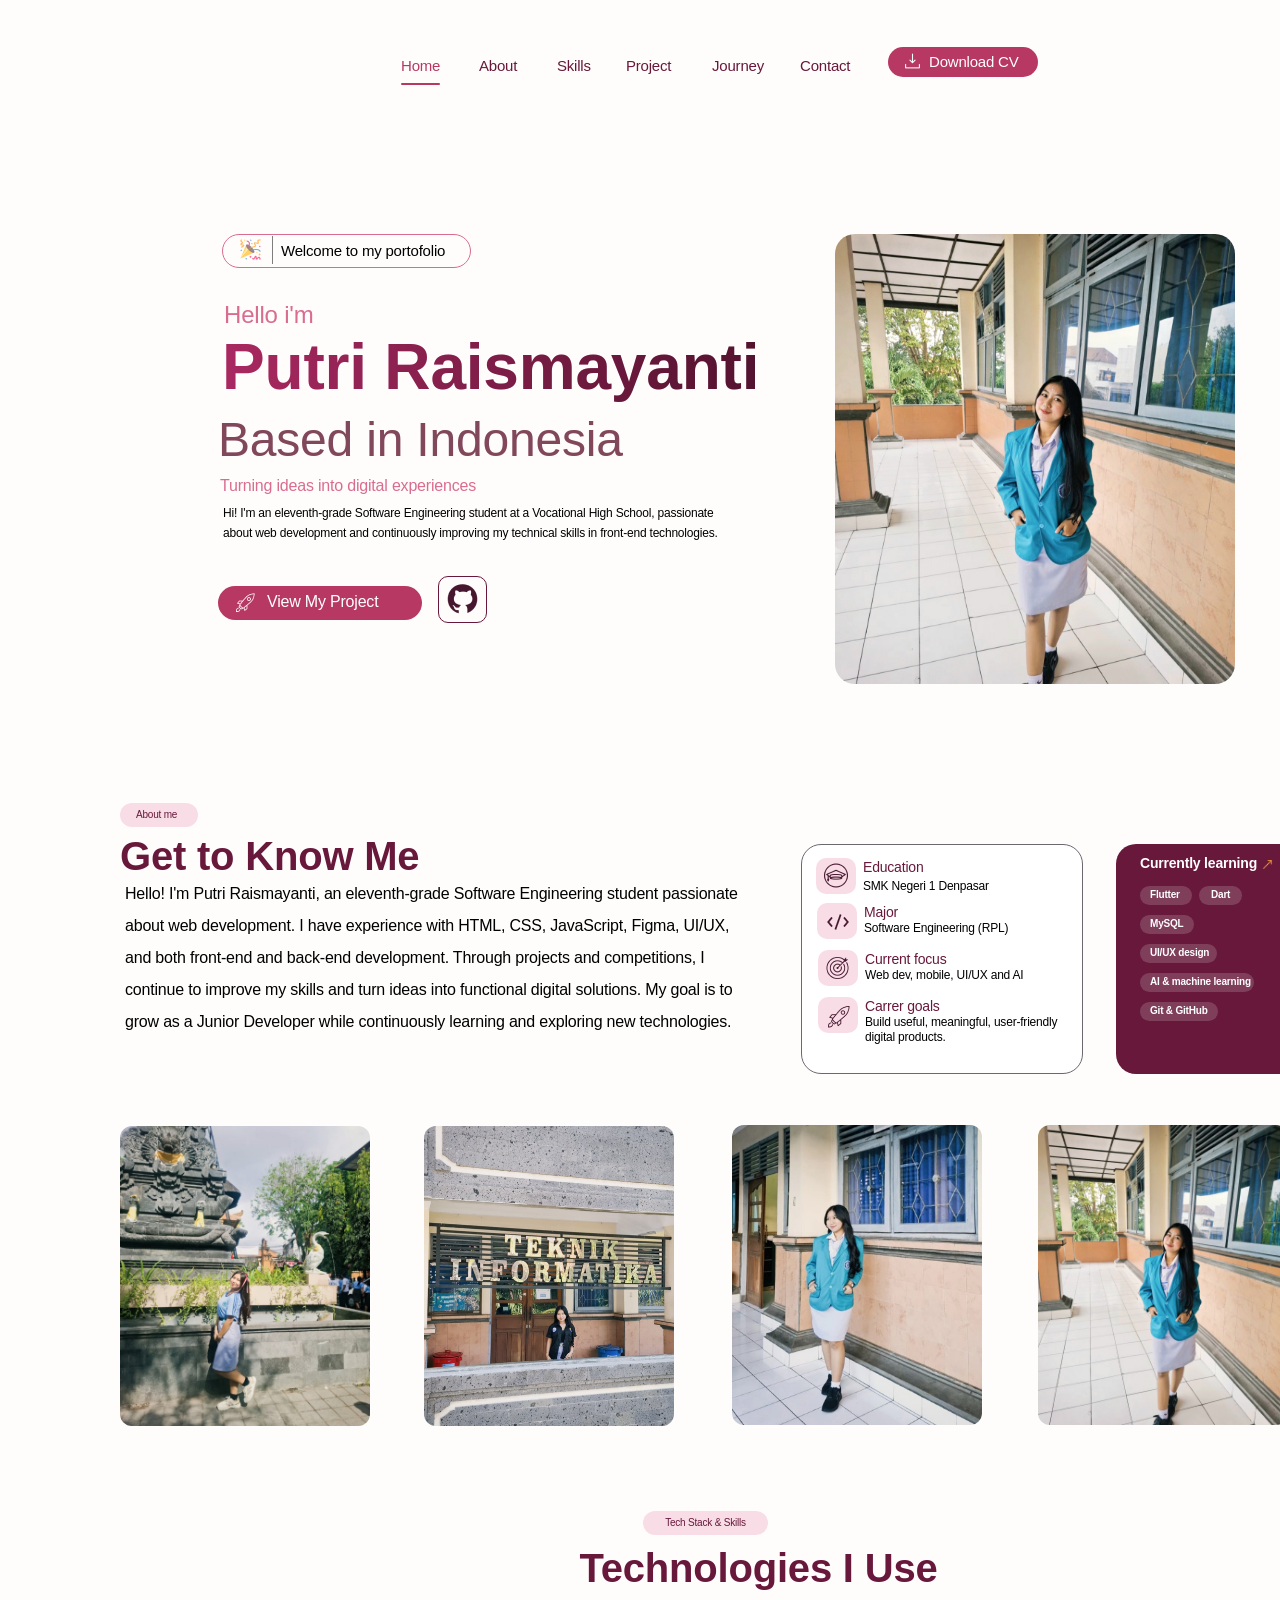
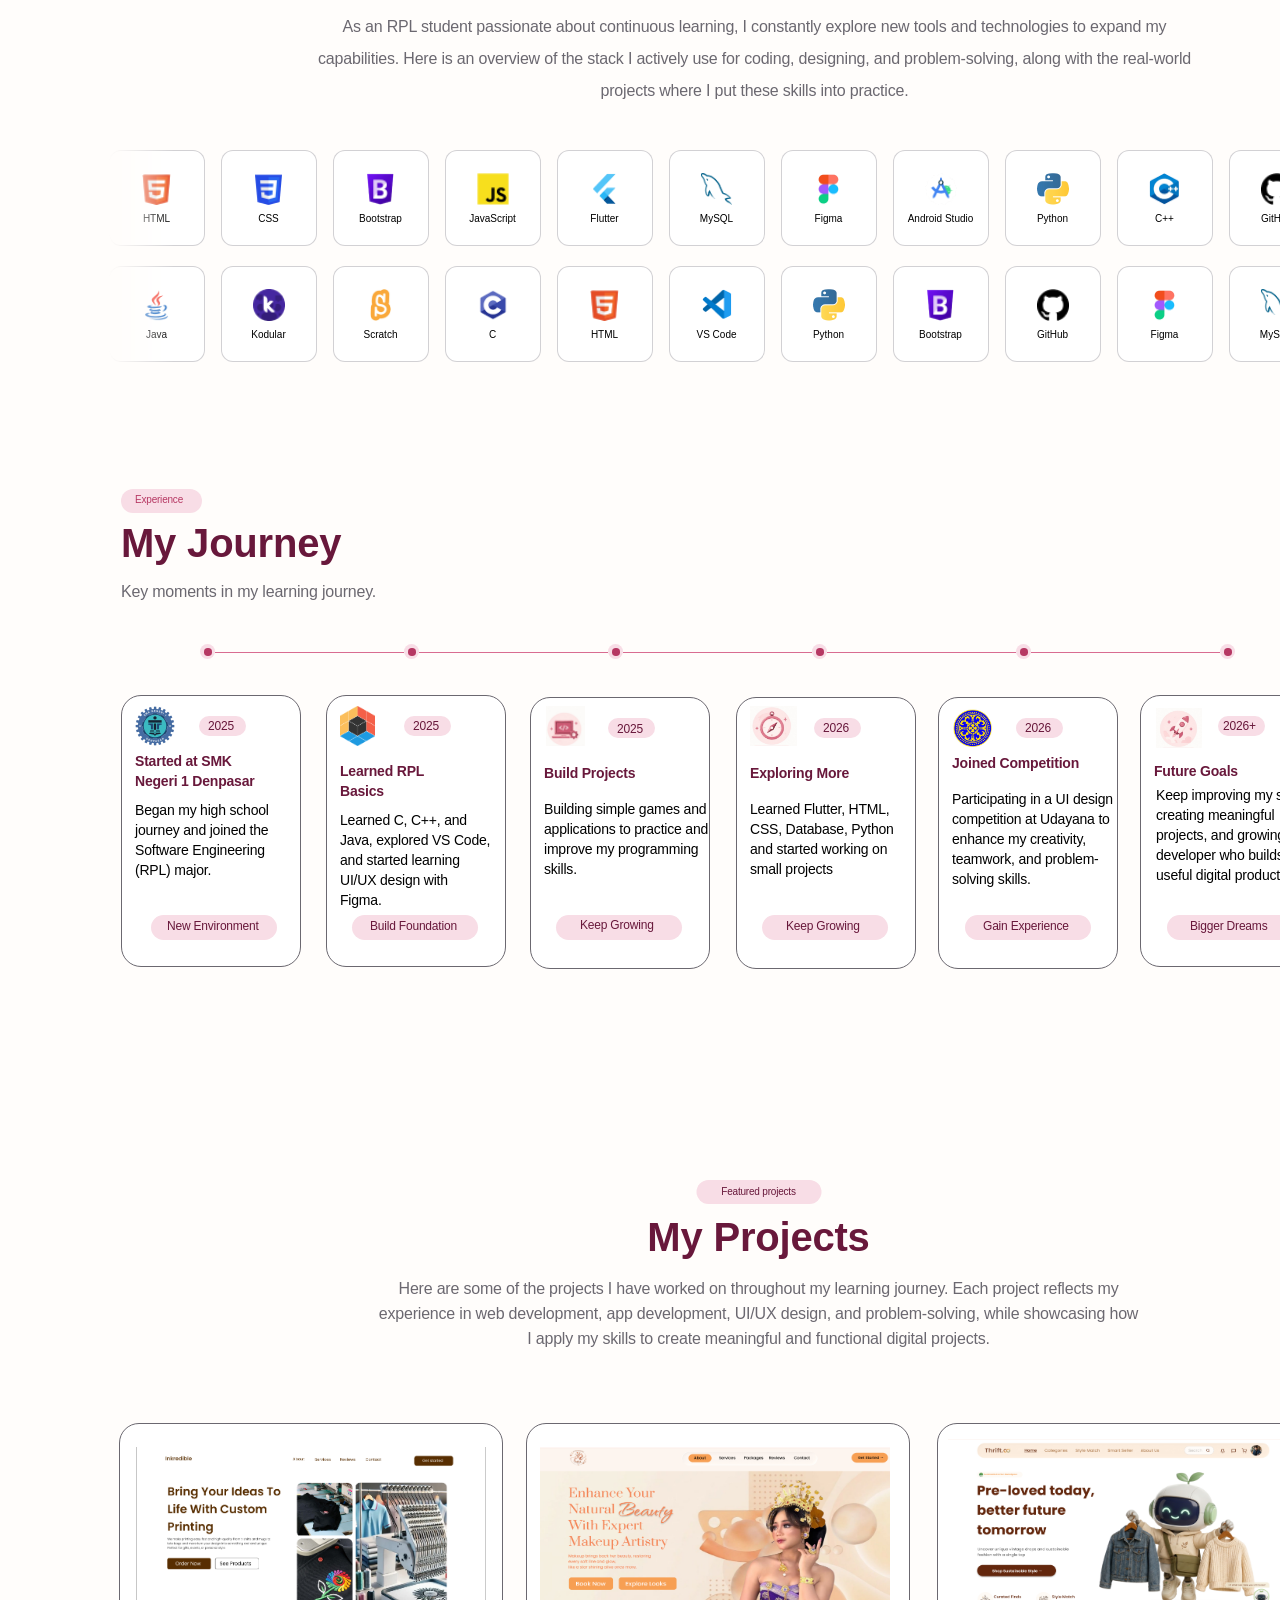
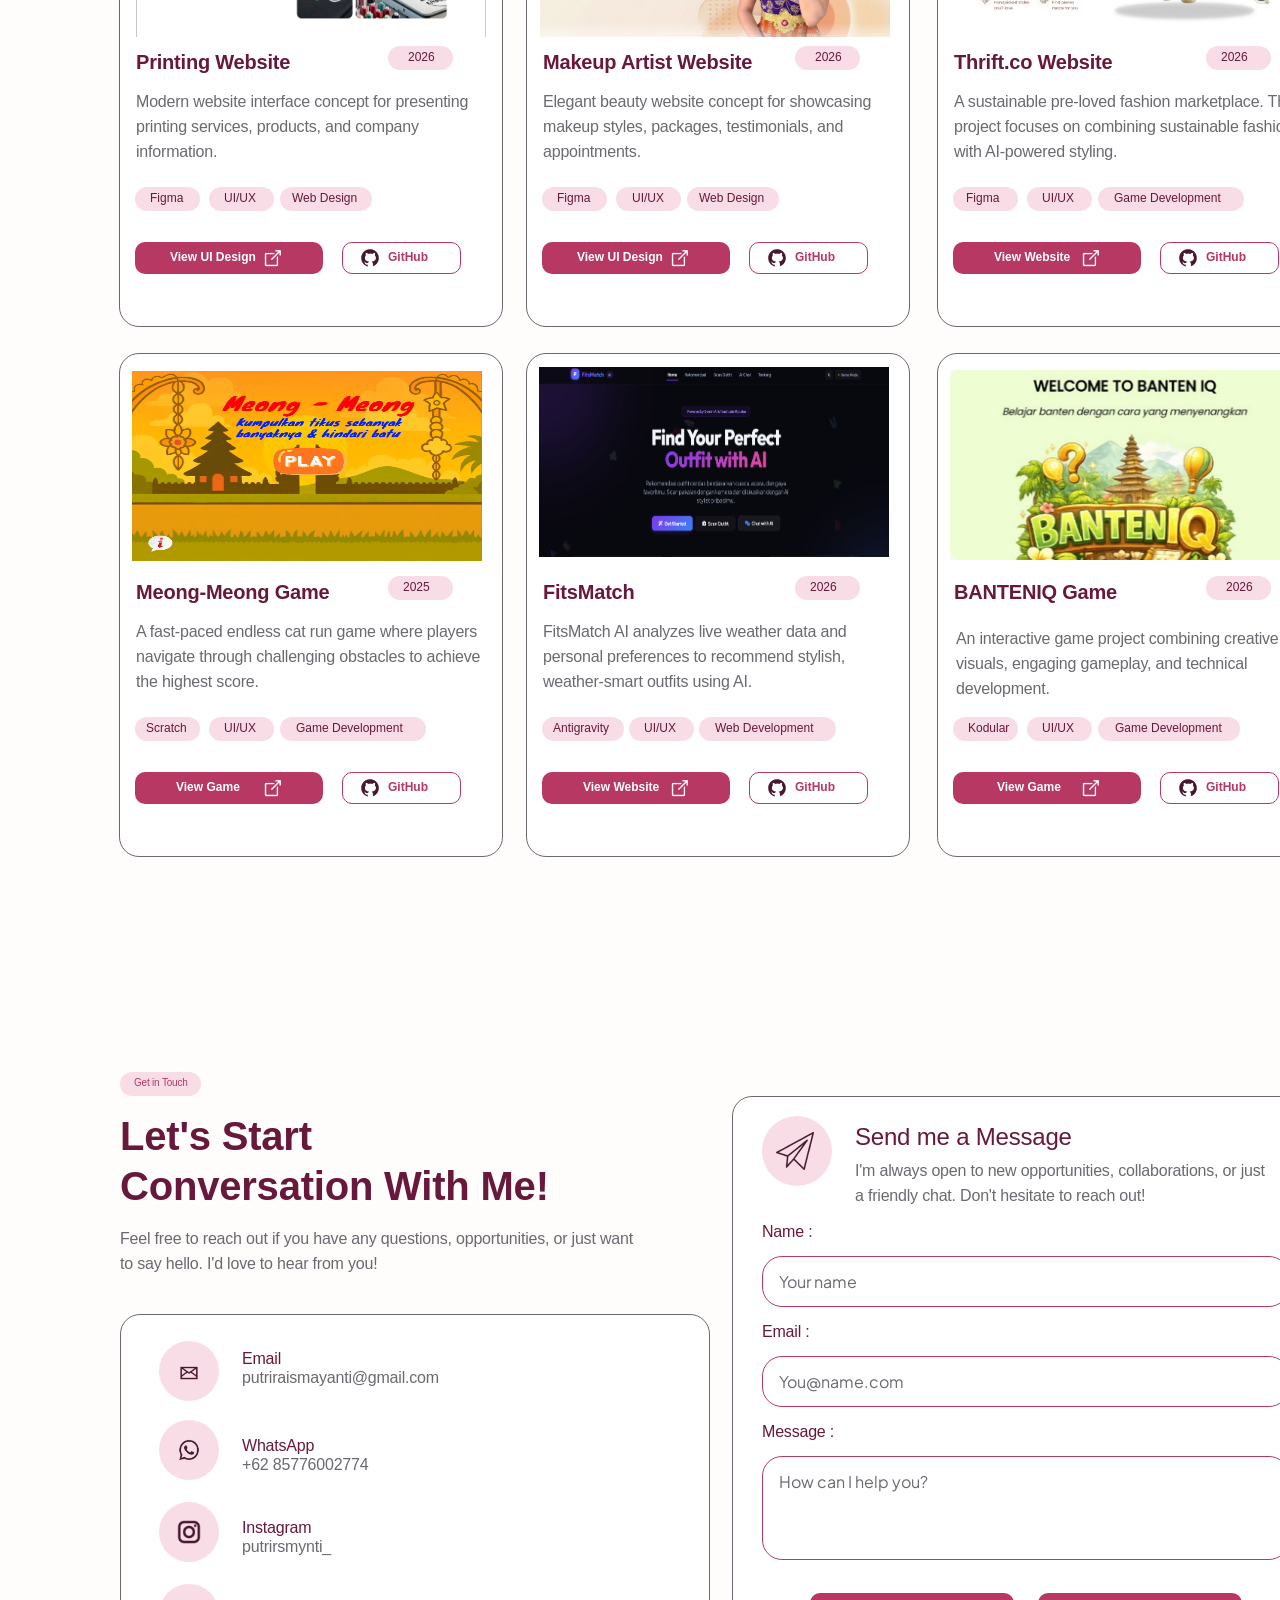
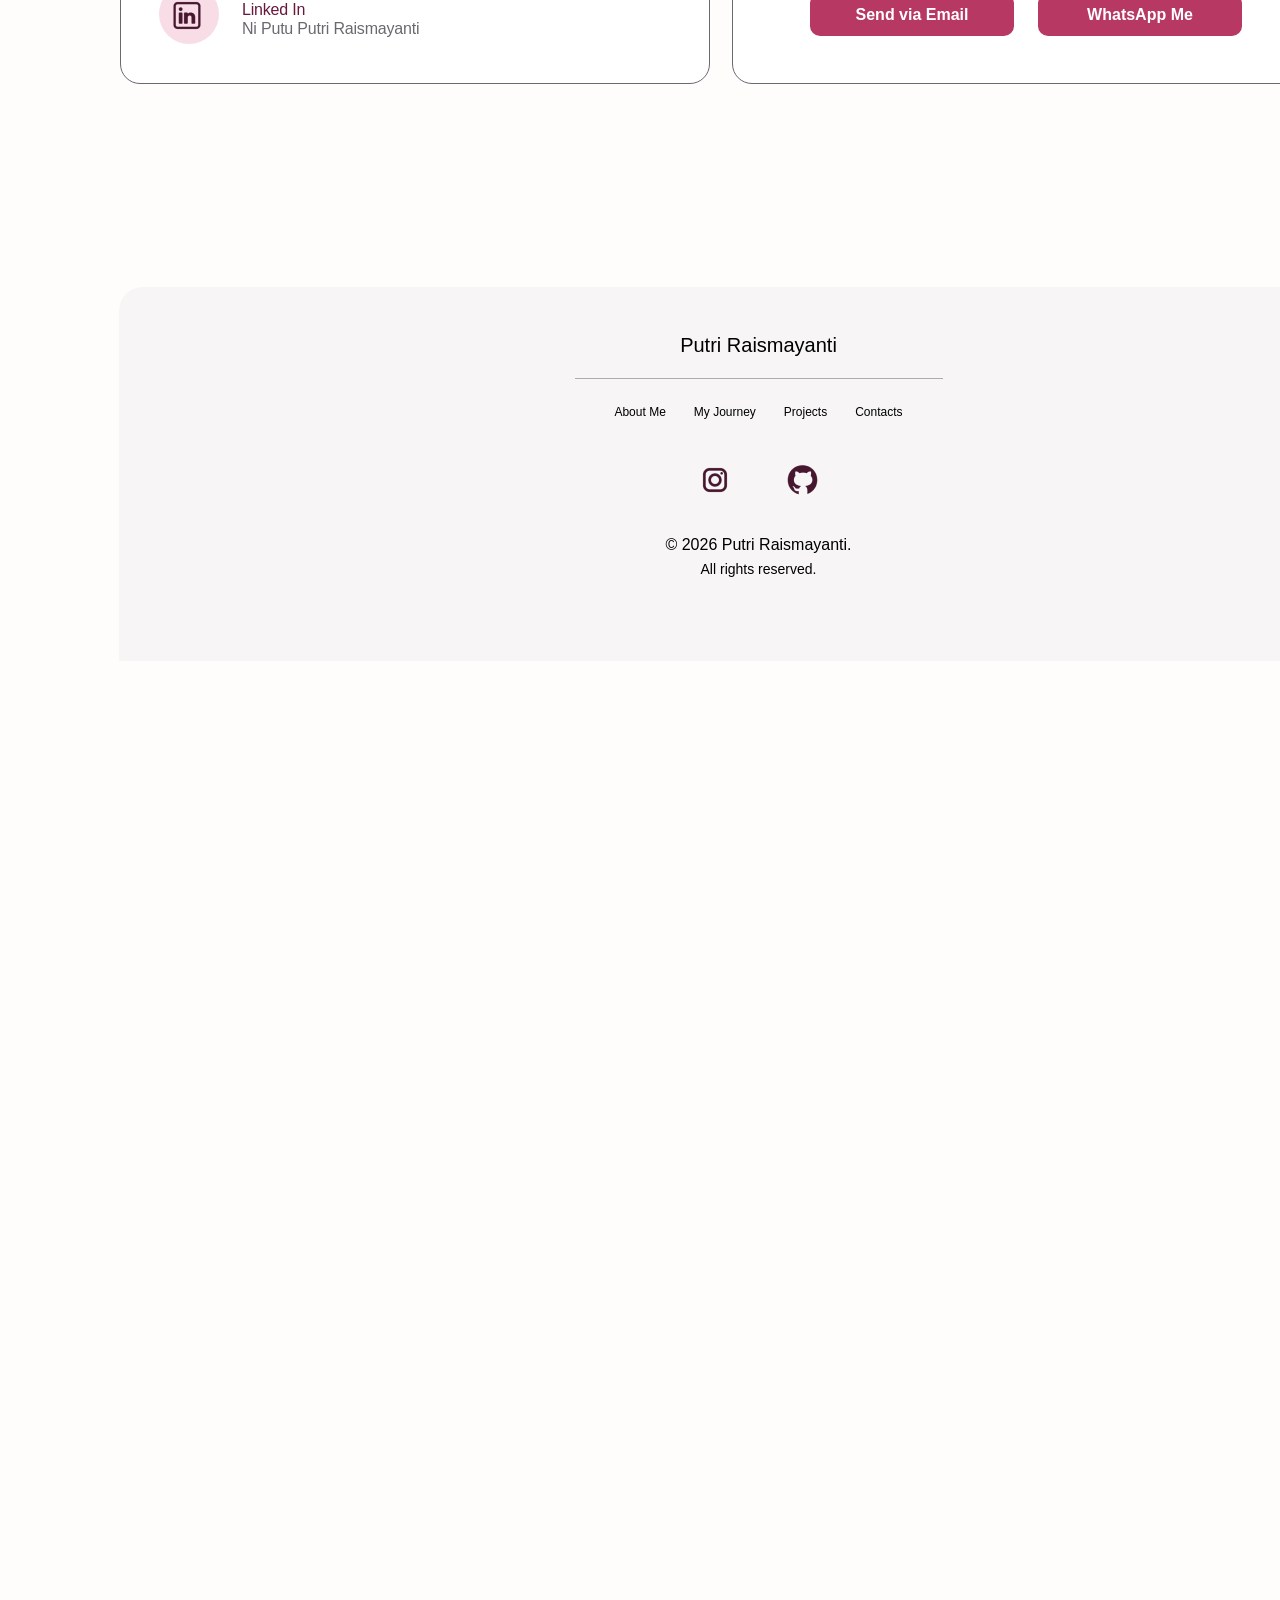
==== commit 56e740b0: "edit file" ====
--- a/index.html
+++ b/index.html
@@ -1,51 +1,93 @@
 <!DOCTYPE html>
 <html lang="en">
+
 <head>
-<meta charset="UTF-8" />
-<meta name="viewport" content="width=device-width, initial-scale=1.0" />
-<title>Putri Raismayanti - Portfolio</title>
-<link rel="preconnect" href="https://fonts.googleapis.com" />
-<link rel="preconnect" href="https://fonts.gstatic.com" crossorigin />
-<link href="https://fonts.googleapis.com/css2?family=Plus+Jakarta+Sans:ital,wght@0,200;0,300;0,400;0,500;0,600;0,700;1,400&display=swap" rel="stylesheet" />
-<link rel="stylesheet" href="style.css" />
+  <meta charset="UTF-8" />
+  <meta name="viewport" content="width=device-width, initial-scale=1.0" />
+
+  <title>Putri Raismayanti - Portfolio</title>
+
+  <link rel="preconnect" href="https://fonts.googleapis.com" />
+  <link rel="preconnect" href="https://fonts.gstatic.com" crossorigin />
+
+  <link
+    href="https://fonts.googleapis.com/css2?family=Plus+Jakarta+Sans:ital,wght@0,200;0,300;0,400;0,500;0,600;0,700;1,400&display=swap"
+    rel="stylesheet"
+  />
+
+  <link rel="stylesheet" href="style.css" />
 </head>
+
 <body>
 
 <div class="portofolio" id="home">
+
+  <!-- hero -->
   <div class="rectangle-26"></div>
-  <div class="welcome-to-my-portofolio">Welcome to my portofolio</div>
+
+  <div class="welcome-to-my-portofolio">
+    Welcome to my portofolio
+  </div>
+
   <img class="confetti" src="confetti0.png" />
+
   <div class="line-1"></div>
+
   <a href="#home" class="home navlink">Home</a>
   <a href="#about" class="about navlink">About</a>
   <a href="#skills" class="skills navlink">Skills</a>
   <a href="#project" class="project navlink">Project</a>
   <a href="#journey" class="journey navlink">Journey</a>
   <a href="#contact" class="contact navlink">Contact</a>
+
   <div class="rectangle-27"></div>
-  <div class="download-cv">Download CV</div>
-  <div class="hello-i-m">Hello i'm</div>
-  <div class="putri-raismayanti">Putri Raismayanti</div>
-  <div class="based-in-indonesia">Based in Indonesia</div>
-  <div
-    class="hi-i-m-an-eleventh-grade-software-engineering-student-at-a-vocational-high-school-passionate-about-web-development-and-continuously-improving-my-technical-skills-in-front-end-technologies"
-  >
+
+  <div class="download-cv">
+    Download CV
+  </div>
+
+  <div class="hello-i-m">
+    Hello i'm
+  </div>
+
+  <div class="putri-raismayanti">
+    Putri Raismayanti
+  </div>
+
+  <div class="based-in-indonesia">
+    Based in Indonesia
+  </div>
+
+  <div class="hi-i-m-an-eleventh-grade-software-engineering-student-at-a-vocational-high-school-passionate-about-web-development-and-continuously-improving-my-technical-skills-in-front-end-technologies">
     Hi! I'm an eleventh-grade Software Engineering student at a Vocational High
     School, passionate about web development and continuously improving my
     technical skills in front-end technologies.
   </div>
+
   <div class="turning-ideas-into-digital-experiences">
     Turning ideas into digital experiences
   </div>
+
   <img class="download" src="download0.png" />
+
   <div class="rectangle-28 js-view-project"></div>
-  <div class="view-my-project js-view-project">View My Project</div>
+
+  <div class="view-my-project js-view-project">
+    View My Project
+  </div>
+
   <img class="rocket js-view-project" src="rocket0.png" />
+
+
+  <!-- about -->
+
   <div class="rectangle-31" id="about"></div>
-  <div class="about-me">About me</div>
-  <div
-    class="[base64]"
-  >
+
+  <div class="about-me">
+    About me
+  </div>
+
+  <div class="[base64]">
     Hello! I'm Putri Raismayanti, an eleventh-grade Software Engineering student
     passionate about web development. I have experience with HTML, CSS,
     JavaScript, Figma, UI/UX, and both front-end and back-end development.
@@ -53,96 +95,396 @@
     ideas into functional digital solutions. My goal is to grow as a Junior
     Developer while continuously learning and exploring new technologies.
   </div>
+
   <div class="rectangle-32"></div>
-  <div class="education">Education</div>
-  <div class="major">Major</div>
-  <div class="current-focus">Current focus</div>
-  <div class="carrer-goals">Carrer goals</div>
+
+  <div class="education">
+    Education
+  </div>
+
+  <div class="major">
+    Major
+  </div>
+
+  <div class="current-focus">
+    Current focus
+  </div>
+
+  <div class="carrer-goals">
+    Carrer goals
+  </div>
+
   <div class="rectangle-34"></div>
   <div class="rectangle-35"></div>
   <div class="rectangle-36"></div>
   <div class="rectangle-37"></div>
-  <div class="smk-negeri-1-denpasar">SMK Negeri 1 Denpasar</div>
-  <div class="software-engineering-rpl">Software Engineering (RPL)</div>
-  <div class="web-dev-mobile-ui-ux-and-ai">Web dev, mobile, UI/UX and AI</div>
+
+  <div class="smk-negeri-1-denpasar">
+    SMK Negeri 1 Denpasar
+  </div>
+
+  <div class="software-engineering-rpl">
+    Software Engineering (RPL)
+  </div>
+
+  <div class="web-dev-mobile-ui-ux-and-ai">
+    Web dev, mobile, UI/UX and AI
+  </div>
+
   <div class="build-useful-meaningful-user-friendly-digital-products">
     Build useful, meaningful, user-friendly digital products.
   </div>
+
   <div class="rectangle-33"></div>
-  <div class="currently-learning">Currently learning</div>
+
+  <div class="currently-learning">
+    Currently learning
+  </div>
+
   <div class="rectangle-38"></div>
   <div class="rectangle-40"></div>
   <div class="rectangle-41"></div>
   <div class="rectangle-42"></div>
   <div class="rectangle-43"></div>
   <div class="rectangle-39"></div>
-  <div class="flutter">Flutter</div>
-  <div class="dart">Dart</div>
-  <div class="my-sql">MySQL</div>
-  <div class="ui-ux-design">UI/UX design</div>
-  <div class="ai-machine-learning">AI &amp; machine learning</div>
-  <div class="git-git-hub">Git &amp; GitHub</div>
+
+  <div class="flutter">
+    Flutter
+  </div>
+
+  <div class="dart">
+    Dart
+  </div>
+
+  <div class="my-sql">
+    MySQL
+  </div>
+
+  <div class="ui-ux-design">
+    UI/UX design
+  </div>
+
+  <div class="ai-machine-learning">
+    AI &amp; machine learning
+  </div>
+
+  <div class="git-git-hub">
+    Git &amp; GitHub
+  </div>
+
   <img class="rocket2" src="rocket1.png" />
   <img class="goal" src="goal0.png" />
   <img class="source-code" src="source-code0.png" />
   <img class="education2" src="education1.png" />
   <img class="down-left-arrow" src="down-left-arrow0.png" />
-  <div class="get-to-know-me">Get to Know Me</div>
+
+  <div class="get-to-know-me">
+    Get to Know Me
+  </div>
+
+
+  <!-- skills -->
+
   <div class="rectangle-44" id="skills"></div>
+
   <div class="rectangle-106" id="project"></div>
-  <div class="tech-stack-skills">Tech Stack &amp; Skills</div>
-  <div class="featured-projects">Featured projects</div>
-  <div class="technologies-i-use">Technologies I Use</div>
-  <div class="my-projects">My Projects</div>
-  <div
-    class="[base64]"
-  >
+
+  <div class="tech-stack-skills">
+    Tech Stack &amp; Skills
+  </div>
+
+  <div class="featured-projects">
+    Featured projects
+  </div>
+
+  <div class="technologies-i-use">
+    Technologies I Use
+  </div>
+
+  <div class="my-projects">
+    My Projects
+  </div>
+
+  <div class="[base64]">
     As an RPL student passionate about continuous learning, I constantly explore
     new tools and technologies to expand my capabilities. Here is an overview of
     the stack I actively use for coding, designing, and problem-solving, along
     with the real-world projects where I put these skills into practice.
   </div>
-  <!-- Technologies I Use: marquee otomatis (isi diduplikasi 2x agar animasi looping mulus) -->
-  <div class="tech-marquee">
-    <div class="tech-marquee-track">
-      <span class="tech-badge">HTML</span>
-      <span class="tech-badge">CSS</span>
-      <span class="tech-badge">JavaScript</span>
-      <span class="tech-badge">Bootstrap</span>
-      <span class="tech-badge">Flutter</span>
-      <span class="tech-badge">MySQL</span>
-      <span class="tech-badge">Figma</span>
-      <span class="tech-badge">Python</span>
-      <span class="tech-badge">Java</span>
-      <span class="tech-badge">C</span>
-      <span class="tech-badge">C++</span>
-      <span class="tech-badge">Kodular</span>
-      <span class="tech-badge">Scratch</span>
-      <span class="tech-badge">GitHub</span>
-      <span class="tech-badge">VS Code</span>
-      <span class="tech-badge">Android Studio</span>
-      <span class="tech-badge" aria-hidden="true">HTML</span>
-      <span class="tech-badge" aria-hidden="true">CSS</span>
-      <span class="tech-badge" aria-hidden="true">JavaScript</span>
-      <span class="tech-badge" aria-hidden="true">Bootstrap</span>
-      <span class="tech-badge" aria-hidden="true">Flutter</span>
-      <span class="tech-badge" aria-hidden="true">MySQL</span>
-      <span class="tech-badge" aria-hidden="true">Figma</span>
-      <span class="tech-badge" aria-hidden="true">Python</span>
-      <span class="tech-badge" aria-hidden="true">Java</span>
-      <span class="tech-badge" aria-hidden="true">C</span>
-      <span class="tech-badge" aria-hidden="true">C++</span>
-      <span class="tech-badge" aria-hidden="true">Kodular</span>
-      <span class="tech-badge" aria-hidden="true">Scratch</span>
-      <span class="tech-badge" aria-hidden="true">GitHub</span>
-      <span class="tech-badge" aria-hidden="true">VS Code</span>
-      <span class="tech-badge" aria-hidden="true">Android Studio</span>
+
+
+  <!-- tech stack -->
+  <div class="tech-marquee-wrap">
+
+    <div class="tech-marquee-row">
+
+      <div class="tech-marquee-track">
+
+        <div class="tech-card">
+          <img src="image-260.png" alt="HTML">
+          <span>HTML</span>
+        </div>
+
+        <div class="tech-card">
+          <img src="image-270.png" alt="CSS">
+          <span>CSS</span>
+        </div>
+
+        <div class="tech-card">
+          <img src="image-290.png" alt="Bootstrap">
+          <span>Bootstrap</span>
+        </div>
+
+        <div class="tech-card">
+          <img src="image-310.png" alt="JavaScript">
+          <span>JavaScript</span>
+        </div>
+
+        <div class="tech-card">
+          <img src="image-320.png" alt="Flutter">
+          <span>Flutter</span>
+        </div>
+
+        <div class="tech-card">
+          <img src="image-330.png" alt="MySQL">
+          <span>MySQL</span>
+        </div>
+
+        <div class="tech-card">
+          <img src="image-350.png" alt="Figma">
+          <span>Figma</span>
+        </div>
+
+        <div class="tech-card">
+          <img src="image-370.png" alt="Android Studio">
+          <span>Android Studio</span>
+        </div>
+
+        <div class="tech-card">
+          <img src="image-390.png" alt="Python">
+          <span>Python</span>
+        </div>
+
+        <div class="tech-card">
+          <img src="image-400.png" alt="C++">
+          <span>C++</span>
+        </div>
+
+        <div class="tech-card">
+          <img src="image-430.png" alt="GitHub">
+          <span>GitHub</span>
+        </div>
+
+        <div class="tech-card">
+          <img src="image-440.png" alt="VS Code">
+          <span>VS Code</span>
+        </div>
+
+        <div class="tech-card">
+          <img src="image-260.png" alt="HTML">
+          <span>HTML</span>
+        </div>
+
+        <div class="tech-card">
+          <img src="image-270.png" alt="CSS">
+          <span>CSS</span>
+        </div>
+
+        <div class="tech-card">
+          <img src="image-290.png" alt="Bootstrap">
+          <span>Bootstrap</span>
+        </div>
+
+        <div class="tech-card">
+          <img src="image-310.png" alt="JavaScript">
+          <span>JavaScript</span>
+        </div>
+
+        <div class="tech-card">
+          <img src="image-320.png" alt="Flutter">
+          <span>Flutter</span>
+        </div>
+
+        <div class="tech-card">
+          <img src="image-330.png" alt="MySQL">
+          <span>MySQL</span>
+        </div>
+
+        <div class="tech-card">
+          <img src="image-350.png" alt="Figma">
+          <span>Figma</span>
+        </div>
+
+        <div class="tech-card">
+          <img src="image-370.png" alt="Android Studio">
+          <span>Android Studio</span>
+        </div>
+
+        <div class="tech-card">
+          <img src="image-390.png" alt="Python">
+          <span>Python</span>
+        </div>
+
+        <div class="tech-card">
+          <img src="image-400.png" alt="C++">
+          <span>C++</span>
+        </div>
+
+        <div class="tech-card">
+          <img src="image-430.png" alt="GitHub">
+          <span>GitHub</span>
+        </div>
+
+        <div class="tech-card">
+          <img src="image-440.png" alt="VS Code">
+          <span>VS Code</span>
+        </div>
+
+      </div>
+
     </div>
-  </div>
-  <div class="my-journey">My Journey</div>
+
+
+    <div class="tech-marquee-row">
+
+      <div class="tech-marquee-track reverse">
+
+        <div class="tech-card">
+          <img src="image-460.png" alt="Java">
+          <span>Java</span>
+        </div>
+
+        <div class="tech-card">
+          <img src="image-470.png" alt="Kodular">
+          <span>Kodular</span>
+        </div>
+
+        <div class="tech-card">
+          <img src="image-630.png" alt="Scratch">
+          <span>Scratch</span>
+        </div>
+
+        <div class="tech-card">
+          <img src="image-650.png" alt="C">
+          <span>C</span>
+        </div>
+
+        <div class="tech-card">
+          <img src="image-660.png" alt="HTML">
+          <span>HTML</span>
+        </div>
+
+        <div class="tech-card">
+          <img src="image-670.png" alt="VS Code">
+          <span>VS Code</span>
+        </div>
+
+        <div class="tech-card">
+          <img src="image-680.png" alt="Python">
+          <span>Python</span>
+        </div>
+
+        <div class="tech-card">
+          <img src="image-690.png" alt="Bootstrap">
+          <span>Bootstrap</span>
+        </div>
+
+        <div class="tech-card">
+          <img src="image-700.png" alt="GitHub">
+          <span>GitHub</span>
+        </div>
+
+        <div class="tech-card">
+          <img src="image-710.png" alt="Figma">
+          <span>Figma</span>
+        </div>
+
+        <div class="tech-card">
+          <img src="image-720.png" alt="MySQL">
+          <span>MySQL</span>
+        </div>
+
+        <div class="tech-card">
+          <img src="image-730.png" alt="CSS">
+          <span>CSS</span>
+        </div>
+
+        <div class="tech-card">
+          <img src="image-460.png" alt="Java">
+          <span>Java</span>
+        </div>
+
+        <div class="tech-card">
+          <img src="image-470.png" alt="Kodular">
+          <span>Kodular</span>
+        </div>
+
+        <div class="tech-card">
+          <img src="image-630.png" alt="Scratch">
+          <span>Scratch</span>
+        </div>
+
+        <div class="tech-card">
+          <img src="image-650.png" alt="C">
+          <span>C</span>
+        </div>
+
+        <div class="tech-card">
+          <img src="image-660.png" alt="HTML">
+          <span>HTML</span>
+        </div>
+
+        <div class="tech-card">
+          <img src="image-670.png" alt="VS Code">
+          <span>VS Code</span>
+        </div>
+
+        <div class="tech-card">
+          <img src="image-680.png" alt="Python">
+          <span>Python</span>
+        </div>
+
+        <div class="tech-card">
+          <img src="image-690.png" alt="Bootstrap">
+          <span>Bootstrap</span>
+        </div>
+
+        <div class="tech-card">
+          <img src="image-700.png" alt="GitHub">
+          <span>GitHub</span>
+        </div>
+
+        <div class="tech-card">
+          <img src="image-710.png" alt="Figma">
+          <span>Figma</span>
+        </div>
+
+        <div class="tech-card">
+          <img src="image-720.png" alt="MySQL">
+          <span>MySQL</span>
+        </div>
+
+        <div class="tech-card">
+          <img src="image-730.png" alt="CSS">
+          <span>CSS</span>
+        </div>
+
+      </div>
+
+    </div>
+
+  </div>
+
+
+  <!-- journey -->
+  <div class="my-journey">
+    My Journey
+  </div>
+
   <div class="key-moments-in-my-learning-journey">
     Key moments in my learning journey.
   </div>
+
   <div class="ellipse-4"></div>
   <div class="ellipse-5"></div>
   <div class="ellipse-42"></div>
@@ -155,312 +497,678 @@
   <div class="ellipse-55"></div>
   <div class="ellipse-46"></div>
   <div class="ellipse-56"></div>
+
   <div class="line-2"></div>
   <div class="line-3"></div>
   <div class="line-4"></div>
   <div class="line-5"></div>
   <div class="line-7"></div>
+
   <div class="rectangle-79"></div>
   <div class="rectangle-85"></div>
   <div class="rectangle-88"></div>
   <div class="rectangle-197"></div>
   <div class="rectangle-94"></div>
   <div class="rectangle-91"></div>
-  <div
-    class="began-my-high-school-journey-and-joined-the-software-engineering-rpl-major"
-  >
+
+  <div class="began-my-high-school-journey-and-joined-the-software-engineering-rpl-major">
     Began my high school journey and joined the Software Engineering (RPL)
     major.
   </div>
-  <div
-    class="started-learning-c-c-java-got-familiar-with-development-tools-like-vs-code-and-explored-ui-ux-design-with-figma"
-  >
-    Started learning C, C++, Java, got familiar with development tools like VS
-    Code and explored UI/UX design with Figma.
-  </div>
-  <div
-    class="learned-flutter-html-css-database-python-and-started-working-on-small-projects"
-  >
+
+  <div class="started-learning-c-c-java-got-familiar-with-development-tools-like-vs-code-and-explored-ui-ux-design-with-figma">
+    Learned C, C++, and Java, explored VS Code, and started learning UI/UX design with Figma.
+  </div>
+
+  <div class="learned-flutter-html-css-database-python-and-started-working-on-small-projects">
     Learned Flutter, HTML, CSS, Database, Python and started working on small
     projects
   </div>
-  <div
-    class="building-simple-projects-such-as-games-to-practice-basic-programming-skills"
-  >
-    Building simple projects, such as games, to practice basic programming
-    skills
-  </div>
-  <div
-    class="participating-in-a-ui-design-competition-at-udayana-to-enhance-my-creativity-teamwork-and-problem-solving-skills"
-  >
+
+  <div class="building-simple-projects-such-as-games-to-practice-basic-programming-skills">
+    Building simple games and applications to practice and improve my programming skills.
+  </div>
+
+  <div class="participating-in-a-ui-design-competition-at-udayana-to-enhance-my-creativity-teamwork-and-problem-solving-skills">
     Participating in a UI design competition at Udayana to enhance my
     creativity, teamwork, and problem-solving skills.
   </div>
-  <div
-    class="keep-improving-my-skills-creating-meaningful-projects-and-growing-into-a-developer-who-builds-useful-digital-products"
-  >
-    Keep improving my skills, creating meaningful projects, and growing into a
+
+  <div class="keep-improving-my-skills-creating-meaningful-projects-and-growing-into-a-developer-who-builds-useful-digital-products">
+    Keep improving my skills, creating meaningful projects, and growing into
     developer who builds useful digital products.
   </div>
+
   <div class="started-at-smk-negeri-1-denpasar">
     Started at SMK Negeri 1 Denpasar
   </div>
-  <div class="learned-rpl-basics">Learned RPL Basics</div>
-  <div class="exploring-more">Exploring More</div>
-  <div class="build-projects">Build Projects</div>
-  <div class="joined-competition">Joined Competition</div>
-  <div class="future-goals">Future Goals</div>
+
+  <div class="learned-rpl-basics">
+    Learned RPL Basics
+  </div>
+
+  <div class="exploring-more">
+    Exploring More
+  </div>
+
+  <div class="build-projects">
+    Build Projects
+  </div>
+
+  <div class="joined-competition">
+    Joined Competition
+  </div>
+
+  <div class="future-goals">
+    Future Goals
+  </div>
+
   <div class="rectangle-83"></div>
   <div class="rectangle-86"></div>
   <div class="rectangle-89"></div>
   <div class="rectangle-198"></div>
   <div class="rectangle-95"></div>
   <div class="rectangle-92"></div>
-  <div class="new-environment">New Environment</div>
-  <div class="build-foundation">Build Foundation</div>
-  <div class="keep-growing">Keep Growing</div>
-  <div class="keep-growing2">Keep Growing</div>
-  <div class="gain-experience">Gain Experience</div>
-  <div class="bigger-dreams">Bigger Dreams</div>
+
+  <div class="new-environment">
+    New Environment
+  </div>
+
+  <div class="build-foundation">
+    Build Foundation
+  </div>
+
+  <div class="keep-growing">
+    Keep Growing
+  </div>
+
+  <div class="keep-growing2">
+    Keep Growing
+  </div>
+
+  <div class="gain-experience">
+    Gain Experience
+  </div>
+
+  <div class="bigger-dreams">
+    Bigger Dreams
+  </div>
+
   <div class="rectangle-84"></div>
   <div class="rectangle-87"></div>
   <div class="rectangle-90"></div>
   <div class="rectangle-199"></div>
   <div class="rectangle-96"></div>
   <div class="rectangle-93"></div>
+
   <div class="_2025"><br />2025</div>
   <div class="_20252"><br />2025</div>
   <div class="_2026"><br />2026</div>
   <div class="_20253">2025</div>
   <div class="_20262"><br />2026</div>
   <div class="_20263"><br />2026+</div>
+
+
+  <!-- contact -->
   <div class="rectangle-104" id="contact"></div>
+
   <div class="rectangle-200" id="journey"></div>
-  <div class="get-in-touch">Get in Touch</div>
-  <div class="experience">Experience</div>
+
+  <div class="get-in-touch">
+    Get in Touch
+  </div>
+
+  <div class="experience">
+    Experience
+  </div>
+
   <div class="let-s-start-conversation-with-me">
     Let's Start<br />Conversation With Me!
   </div>
-  <div
-    class="feel-free-to-reach-out-if-you-have-any-questions-opportunities-or-just-want-to-say-hello-i-d-love-to-hear-from-you"
-  >
+
+  <div class="feel-free-to-reach-out-if-you-have-any-questions-opportunities-or-just-want-to-say-hello-i-d-love-to-hear-from-you">
     Feel free to reach out if you have any questions, opportunities, or just
     want to say hello. I'd love to hear from you!
   </div>
-  <div
-    class="[base64]"
-  >
+
+  <div class="[base64]">
     Here are some of the projects I have worked on throughout my learning
     journey. Each project reflects my experience in web development, app
     development, UI/UX design, and problem-solving, while showcasing how I apply
     my skills to create meaningful and functional digital projects.
   </div>
+
   <div class="rectangle-97"></div>
-  <div class="ellipse-11"></div>
-  <div class="ellipse-12"></div>
-  <div class="ellipse-14"></div>
-  <div class="ellipse-15"></div>
-  <div class="email">Email</div>
-  <div class="whats-app">WhatsApp</div>
-  <div class="instagram">Instagram</div>
-  <div class="linked-in">Linked In</div>
-  <div class="putriraismayanti-gmail-com">putriraismayanti@gmail.com</div>
-  <div class="_62-85776002774">+62 85776002774</div>
-  <div class="putrirsmynti">putrirsmynti_</div>
-  <div class="ni-putu-putri-raismayanti">Ni Putu Putri Raismayanti</div>
+
+
+  <!-- contact link-->
+  <a
+    href="mailto:putriraismayanti@gmail.com"
+    class="contact-link"
+  >
+    <div class="ellipse-11 contact-icon-bg"></div>
+    <img class="email3 contact-icon-img" src="email2.png" />
+  </a>
+
+  <a
+    href="https://wa.me/6285776002774"
+    target="_blank"
+    rel="noopener noreferrer"
+    class="contact-link"
+  >
+    <div class="ellipse-12 contact-icon-bg"></div>
+    <img class="whats-app2 contact-icon-img" src="whats-app1.png" />
+  </a>
+
+  <a
+    href="https://instagram.com/putrirsmynti_"
+    target="_blank"
+    rel="noopener noreferrer"
+    class="contact-link"
+  >
+    <div class="ellipse-14 contact-icon-bg"></div>
+    <img class="instagram2 contact-icon-img" src="instagram1.png" />
+  </a>
+
+  <a
+    href="https://www.linkedin.com/in/ni-putu-putri-raismayanti"
+    target="_blank"
+    rel="noopener noreferrer"
+    class="contact-link"
+  >
+    <div class="ellipse-15 contact-icon-bg"></div>
+    <img class="linked-in2 contact-icon-img" src="linked-in1.png" />
+  </a>
+
+
+  <div class="email">
+    Email
+  </div>
+
+  <div class="whats-app">
+    WhatsApp
+  </div>
+
+  <div class="instagram">
+    Instagram
+  </div>
+
+  <div class="linked-in">
+    Linked In
+  </div>
+
+  <div class="putriraismayanti-gmail-com">
+    putriraismayanti@gmail.com
+  </div>
+
+  <div class="_62-85776002774">
+    +62 85776002774
+  </div>
+
+  <div class="putrirsmynti">
+    putrirsmynti_
+  </div>
+
+  <div class="ni-putu-putri-raismayanti">
+    Ni Putu Putri Raismayanti
+  </div>
+
+
+  <!-- contact form -->
   <div class="rectangle-98"></div>
+
   <div class="ellipse-13"></div>
-  <div class="send-me-a-message">Send me a Message</div>
-  <div
-    class="i-m-always-open-to-new-opportunities-collaborations-or-just-a-friendly-chat-don-t-hesitate-to-reach-out"
-  >
+
+  <div class="send-me-a-message">
+    Send me a Message
+  </div>
+
+  <div class="i-m-always-open-to-new-opportunities-collaborations-or-just-a-friendly-chat-don-t-hesitate-to-reach-out">
     I'm always open to new opportunities, collaborations, or just a
     friendly chat. Don't hesitate to reach out!
   </div>
-  <div class="rectangle-99"></div>
-  <div class="rectangle-100"></div>
-  <div class="rectangle-101"></div>
-  <div class="name">Name :</div>
-  <div class="email2">Email :</div>
-  <div class="message">Message :</div>
-  <div class="your-name">Your name</div>
-  <div class="you-name-com">You@name.com</div>
-  <div class="how-can-i-help-you">How can I help you?</div>
-  <div class="rectangle-102"></div>
-  <div class="rectangle-103"></div>
-  <div class="send-via-email">Send via Email</div>
-  <div class="whats-app-me">WhatsApp Me</div>
-  <img class="whats-app2" src="whats-app1.png" />
-  <img class="email3" src="email2.png" />
+
+  <input
+    type="text"
+    id="contact-name"
+    class="rectangle-99"
+    placeholder="Your name"
+  />
+
+  <input
+    type="email"
+    id="contact-email"
+    class="rectangle-100"
+    placeholder="You@name.com"
+  />
+
+  <textarea
+    id="contact-message"
+    class="rectangle-101"
+    placeholder="How can I help you?"
+  ></textarea>
+
+  <div class="name">
+    Name :
+  </div>
+
+  <div class="email2">
+    Email :
+  </div>
+
+  <div class="message">
+    Message :
+  </div>
+
+  <button
+    type="button"
+    id="btn-send-email"
+    class="rectangle-102"
+  >
+    Send via Email
+  </button>
+
+  <button
+    type="button"
+    id="btn-send-whatsapp"
+    class="rectangle-103"
+  >
+    WhatsApp Me
+  </button>
+
   <img class="paper-plane" src="paper-plane0.png" />
+
+
+  <!-- projects -->
+
   <div class="rectangle-105"></div>
   <div class="rectangle-114"></div>
   <div class="rectangle-130"></div>
   <div class="rectangle-146"></div>
-  <div class="printing-website">Printing Website</div>
-  <div class="makeup-artist-website">Makeup Artist Website</div>
-  <div class="meong-meong-game">Meong-Meong Game</div>
-  <div class="thrift-co-website">Thrift.co Website</div>
-  <div
-    class="modern-website-interface-concept-for-presenting-printing-services-products-and-company-information"
-  >
+
+  <div class="printing-website">
+    Printing Website
+  </div>
+
+  <div class="makeup-artist-website">
+    Makeup Artist Website
+  </div>
+
+  <div class="meong-meong-game">
+    Meong-Meong Game
+  </div>
+
+  <div class="thrift-co-website">
+    Thrift.co Website
+  </div>
+
+  <div class="modern-website-interface-concept-for-presenting-printing-services-products-and-company-information">
     Modern website interface concept for presenting printing services, products,
     and company information.
   </div>
-  <div
-    class="elegant-beauty-website-concept-for-showcasing-makeup-styles-packages-testimonials-and-appointments"
-  >
+
+  <div class="elegant-beauty-website-concept-for-showcasing-makeup-styles-packages-testimonials-and-appointments">
     Elegant beauty website concept for showcasing makeup styles, packages,
     testimonials, and appointments.
   </div>
-  <div
-    class="a-fast-paced-endless-cat-run-game-where-players-navigate-through-challenging-obstacles-to-achieve-the-highest-score"
-  >
+
+  <div class="a-fast-paced-endless-cat-run-game-where-players-navigate-through-challenging-obstacles-to-achieve-the-highest-score">
     A fast-paced endless cat run game where players navigate through challenging
     obstacles to achieve the highest score.
   </div>
-  <div
-    class="a-sustainable-pre-loved-fashion-marketplace-the-project-focuses-on-combining-sustainable-fashion-with-ai-powered-styling"
-  >
+
+  <div class="a-sustainable-pre-loved-fashion-marketplace-the-project-focuses-on-combining-sustainable-fashion-with-ai-powered-styling">
     A sustainable pre-loved fashion marketplace. The project focuses on
     combining sustainable fashion with AI-powered styling.
   </div>
+
+
   <div class="rectangle-108"></div>
   <div class="rectangle-116"></div>
   <div class="rectangle-132"></div>
   <div class="rectangle-148"></div>
+
   <div class="rectangle-109"></div>
   <div class="rectangle-117"></div>
   <div class="rectangle-133"></div>
   <div class="rectangle-149"></div>
+
   <div class="rectangle-110"></div>
   <div class="rectangle-118"></div>
   <div class="rectangle-134"></div>
   <div class="rectangle-150"></div>
+
   <div class="rectangle-111"></div>
   <div class="rectangle-119"></div>
   <div class="rectangle-135"></div>
   <div class="rectangle-151"></div>
+
   <div class="rectangle-112"></div>
   <div class="rectangle-120"></div>
   <div class="rectangle-136"></div>
   <div class="rectangle-152"></div>
+
   <div class="rectangle-113"></div>
   <div class="rectangle-121"></div>
   <div class="rectangle-137"></div>
   <div class="rectangle-153"></div>
-  <div class="view-ui-design">View UI Design</div>
-  <div class="view-ui-design2">View UI Design</div>
-  <div class="view-game">View Game</div>
-  <div class="view-game2">View UI Design</div>
-  <div class="git-hub3">GitHub</div>
-  <div class="git-hub4">GitHub</div>
-  <div class="git-hub5">GitHub</div>
-  <div class="git-hub6">GitHub</div>
+
+
+  <div class="view-ui-design">
+    View UI Design
+  </div>
+
+  <div class="view-ui-design2">
+    View UI Design
+  </div>
+
+  <div class="view-game">
+    View Game
+  </div>
+
+  <div class="view-game2">
+    View Website
+  </div>
+
+  <div class="git-hub3">
+    GitHub
+  </div>
+
+  <div class="git-hub4">
+    GitHub
+  </div>
+
+  <div class="git-hub5">
+    GitHub
+  </div>
+
+  <div class="git-hub6">
+    GitHub
+  </div>
+
+
   <img class="git-hub7" src="git-hub6.png" />
   <img class="git-hub8" src="git-hub7.png" />
   <img class="git-hub9" src="git-hub8.png" />
   <img class="git-hub10" src="git-hub9.png" />
+
   <img class="external-link" src="external-link0.png" />
   <img class="external-link2" src="external-link1.png" />
   <img class="external-link3" src="external-link2.png" />
   <img class="external-link4" src="external-link3.png" />
-  <div class="figma3">Figma</div>
-  <div class="figma4">Figma</div>
-  <div class="scratch2">Scratch</div>
-  <div class="figma5">Figma</div>
-  <div class="ui-ux">UI/UX</div>
-  <div class="ui-ux2">UI/UX</div>
-  <div class="ui-ux3">UI/UX</div>
-  <div class="ui-ux4">UI/UX</div>
-  <div class="web-design">Web Design</div>
-  <div class="web-design2">Web Design</div>
-  <div class="game-development">Game Development</div>
-  <div class="game-development2">Game Development</div>
-  <div class="_20264">2026</div>
-  <div class="_20265">2026</div>
-  <div class="_20254">2025</div>
-  <div class="_20266">2026</div>
-  <img class="mask-group" src="mask-group0.svg" />
-  <img class="mask-group2" src="mask-group1.svg" />
-  <img class="mask-group3" src="mask-group2.svg" />
-  <img class="mask-group4" src="mask-group3.svg" />
+
+  <div class="figma3">
+    Figma
+  </div>
+
+  <div class="figma4">
+    Figma
+  </div>
+
+  <div class="scratch2">
+    Scratch
+  </div>
+
+  <div class="figma5">
+    Figma
+  </div>
+
+  <div class="ui-ux">
+    UI/UX
+  </div>
+
+  <div class="ui-ux2">
+    UI/UX
+  </div>
+
+  <div class="ui-ux3">
+    UI/UX
+  </div>
+
+  <div class="ui-ux4">
+    UI/UX
+  </div>
+
+  <div class="web-design">
+    Web Design
+  </div>
+
+  <div class="web-design2">
+    Web Design
+  </div>
+
+  <div class="game-development">
+    Game Development
+  </div>
+
+  <div class="game-development2">
+    Game Development
+  </div>
+
+  <div class="_20264">
+    2026
+  </div>
+
+  <div class="_20265">
+    2026
+  </div>
+
+  <div class="_20254">
+    2025
+  </div>
+
+  <div class="_20266">
+    2026
+  </div>
+
+  <img class="mask-group" src="p.printing.png" />
+  <img class="mask-group2" src="p.makeup.png" />
+  <img class="mask-group3" src="p.meong.png" />
+  <img class="mask-group4" src="p.thrift.png" />
+
+
+  <!-- project fitsmatch -->
+
   <div class="rectangle-138"></div>
-  <div class="fits-match">FitsMatch</div>
-  <div
-    class="fits-match-ai-analyzes-live-weather-data-and-personal-preferences-to-recommend-stylish-weather-smart-outfits-using-ai"
-  >
+
+  <div class="fits-match">
+    FitsMatch
+  </div>
+
+  <div class="fits-match-ai-analyzes-live-weather-data-and-personal-preferences-to-recommend-stylish-weather-smart-outfits-using-ai">
     FitsMatch AI analyzes live weather data and personal preferences to
     recommend stylish, weather-smart outfits using AI.
   </div>
+
   <div class="rectangle-140"></div>
   <div class="rectangle-141"></div>
   <div class="rectangle-142"></div>
   <div class="rectangle-143"></div>
   <div class="rectangle-144"></div>
   <div class="rectangle-145"></div>
-  <div class="view-game3">View Website</div>
-  <div class="git-hub11">GitHub</div>
+
+  <div class="view-game3">
+    View Website
+  </div>
+
+  <div class="git-hub11">
+    GitHub
+  </div>
+
   <img class="git-hub12" src="git-hub11.png" />
+
   <img class="external-link5" src="external-link4.png" />
-  <div class="antigravity">Antigravity</div>
-  <div class="ui-ux5">UI/UX</div>
-  <div class="web-development">Web Development</div>
-  <div class="_20267">2026</div>
-  <img class="mask-group5" src="mask-group4.svg" />
+
+  <div class="antigravity">
+    Antigravity
+  </div>
+
+  <div class="ui-ux5">
+    UI/UX
+  </div>
+
+  <div class="web-development">
+    Web Development
+  </div>
+
+  <div class="_20267">
+    2026
+  </div>
+
+  <img class="mask-group5" src="p.fits.png" />
+
+
+  <!-- project banteniq -->
+
   <div class="rectangle-122"></div>
-  <div class="banteniq-game">BANTENIQ Game</div>
-  <div
-    class="an-interactive-game-project-combining-creative-visuals-engaging-gameplay-and-technical-development"
-  >
+  <div class="banteniq-game">
+    BANTENIQ Game
+  </div>
+
+  <div class="an-interactive-game-project-combining-creative-visuals-engaging-gameplay-and-technical-development">
     An interactive game project combining creative visuals, engaging gameplay,
     and technical development.
   </div>
+
   <div class="rectangle-124"></div>
   <div class="rectangle-125"></div>
   <div class="rectangle-126"></div>
   <div class="rectangle-127"></div>
-  <div class="rectangle-128"></div>
+
+  <a
+    href="https://github.com/piutyiiii/BantenIQ/blob/main/BantenIQ_fiks.apk"
+    target="_blank"
+    rel="noopener noreferrer"
+    class="rectangle-128"
+  >
+    <span class="view-game4">
+      View Game
+    </span>
+  </a>
+
   <div class="rectangle-129"></div>
-  <div class="view-game4">View Game</div>
-  <div class="git-hub13">GitHub</div>
+
+  <div class="view-game4">
+    View Game
+  </div>
+
+  <div class="git-hub13">
+    GitHub
+  </div>
+
   <img class="git-hub14" src="git-hub13.png" />
+
   <img class="external-link6" src="external-link5.png" />
-  <div class="kodular2">Kodular</div>
-  <div class="ui-ux6">UI/UX</div>
-  <div class="game-development3">Game Development</div>
-  <div class="_20268">2026</div>
-  <img class="mask-group6" src="mask-group5.svg" />
-  <img class="instagram2" src="instagram1.png" />
-  <img class="linked-in2" src="linked-in1.png" />
-  <div class="rectangle-180"></div>
-  <div class="putri-raismayanti2">Putri Raismayanti</div>
-  <div class="line-6"></div>
-  <a href="#about" class="about-me2 navlink">About Me</a>
-  <a href="#journey" class="my-journey2 navlink">My Journey</a>
-  <a href="#project" class="projects navlink">Projects</a>
-  <a href="#contact" class="contacts navlink">Contacts</a>
-  <img class="instagram3" src="instagram2.png" />
-  <img class="git-hub15" src="git-hub14.png" />
-  <div class="_2026-putri-raismayanti">© 2026 Putri Raismayanti.</div>
-  <div class="all-rights-reserved">All rights reserved.</div>
+
+  <div class="kodular2">
+    Kodular
+  </div>
+
+  <div class="ui-ux6">
+    UI/UX
+  </div>
+
+  <div class="game-development3">
+    Game Development
+  </div>
+
+  <div class="_20268">
+    2026
+  </div>
+
+  <img class="mask-group6" src="p.banten.jpeg" />
   <div class="ellipse-21"></div>
   <div class="ellipse-22"></div>
   <div class="rectangle-196"></div>
   <img class="git-hub16" src="git-hub15.png" />
   <img class="mask-group7" src="foto.kelas.jpeg" />
-  <img class="mask-group8" src="mask-group7.svg" />
-  <img class="mask-group9" src="mask-group8.svg" />
-  <img class="mask-group10" src="mask-group9.svg" />
-  <img class="mask-group11" src="mask-group10.svg" />
-  <img class="mask-group12" src="mask-group11.svg" />
-  <img class="mask-group13" src="mask-group12.svg" />
+  <img class="mask-group8" src="logo.skensa.jpeg" />
+  <img class="mask-group9" src="logo.PPLG.png" />
+  <img class="mask-group10" src="logo.udayana.jpeg" />
+  <img class="mask-group11" src="logo.buildproje.jpeg" />
+  <img class="mask-group12" src="logo.eksplore.jpeg" />
+  <img class="mask-group13" src="logo.goals.jpeg" />
   <img class="mask-group14" src="foto.padmasana.jpeg" />
   <img class="mask-group15" src="foto.teknik.jpeg" />
   <img class="mask-group16" src="foto.lab.jpeg" />
   <img class="mask-group17" src="foto.kelas.jpeg" />
+
+
+  <!--footer sengaja di akhir agar tidak terpotong -->
+  <footer class="site-footer">
+
+    <div class="footer-content">
+
+      <div class="footer-name">
+        Putri Raismayanti
+      </div>
+
+      <div class="footer-line"></div>
+
+      <nav class="footer-nav">
+
+        <a href="#about">
+          About Me
+        </a>
+
+        <a href="#journey">
+          My Journey
+        </a>
+
+        <a href="#project">
+          Projects
+        </a>
+
+        <a href="#contact">
+          Contacts
+        </a>
+
+      </nav>
+
+
+      <div class="footer-social">
+
+        <a
+          href="https://instagram.com/putrirsmynti_"
+          target="_blank"
+          rel="noopener noreferrer"
+          aria-label="Instagram"
+        >
+          <img
+            src="instagram2.png"
+            alt="Instagram"
+          />
+        </a>
+
+
+        <a
+          href="https://github.com/piutyiiii"
+          target="_blank"
+          rel="noopener noreferrer"
+          aria-label="GitHub"
+        >
+          <img
+            src="git-hub14.png"
+            alt="GitHub"
+          />
+        </a>
+
+      </div>
+
+      <div class="footer-copyright">
+        © 2026 Putri Raismayanti.
+      </div>
+
+      <div class="footer-rights">
+        All rights reserved.
+      </div>
+
+    </div>
+
+  </footer>
+
 </div>
 
 <script src="script.js"></script>
 </body>
-</html>+</html>
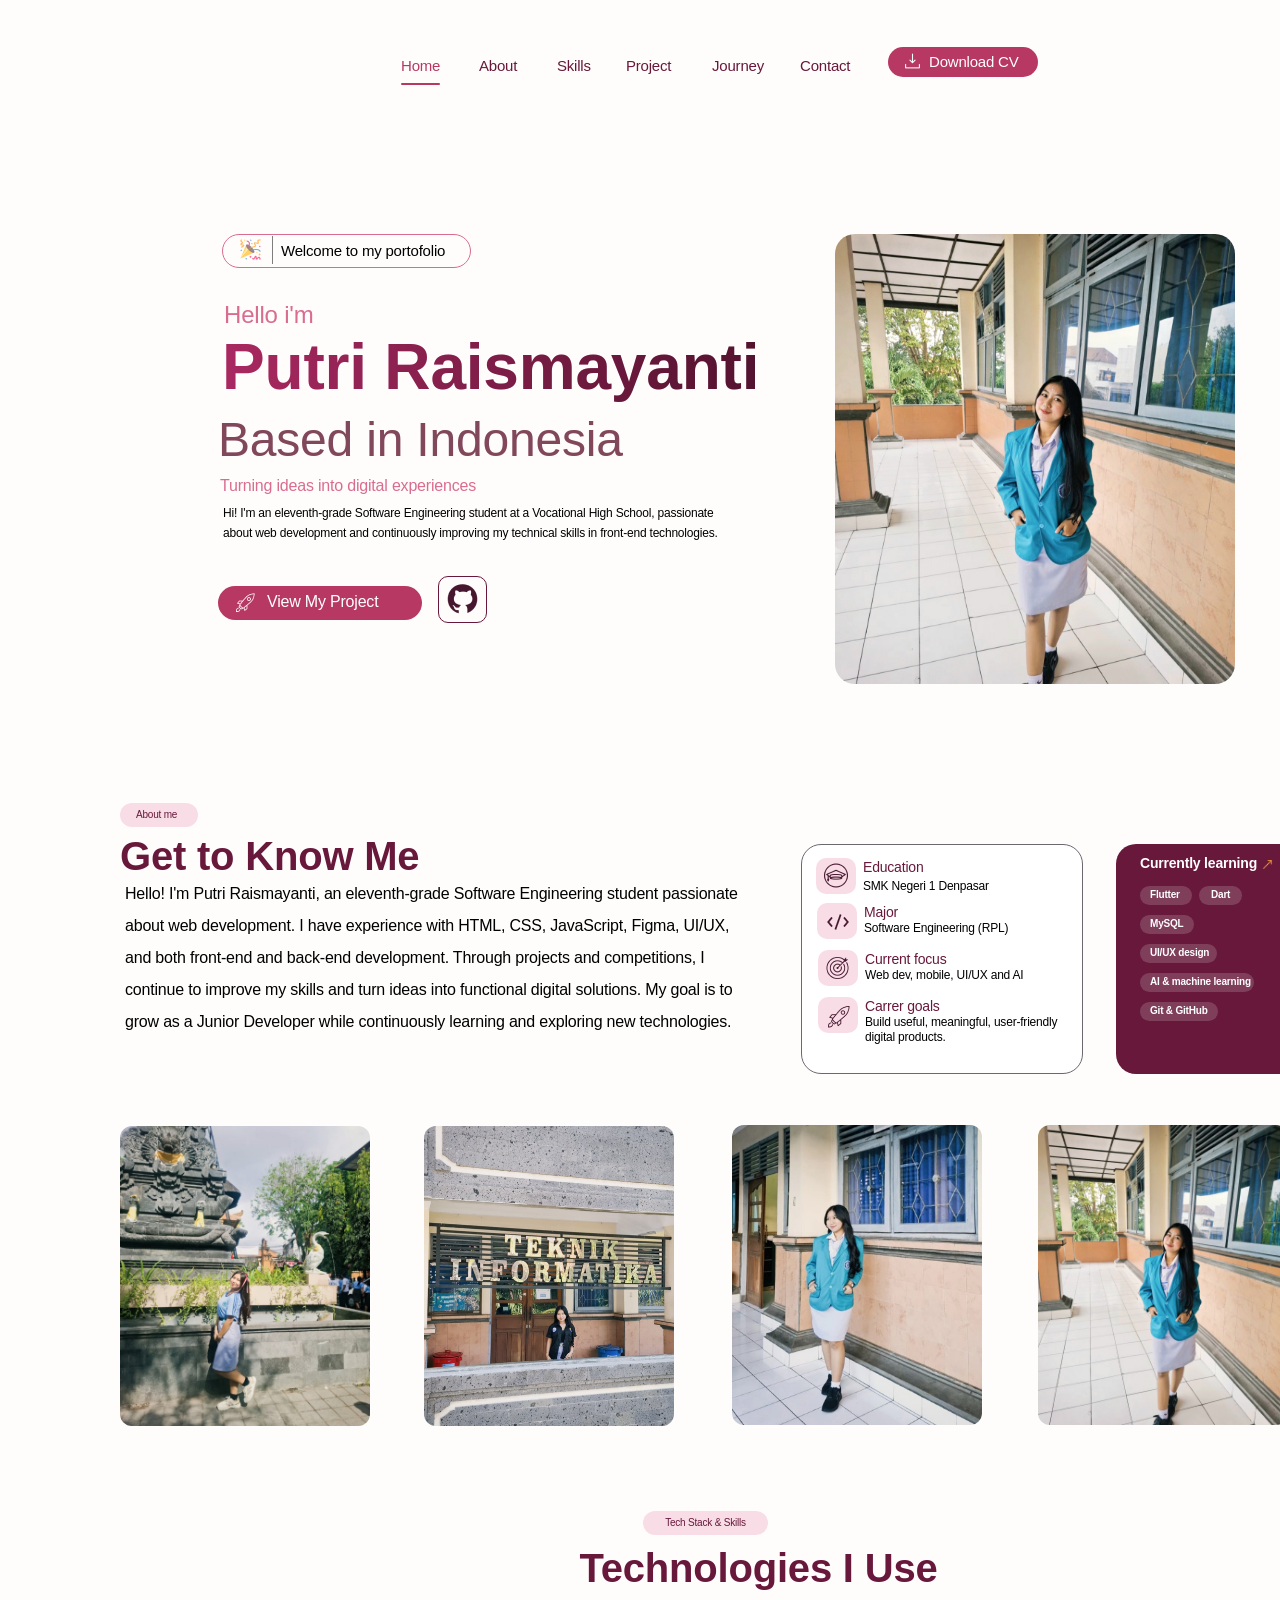
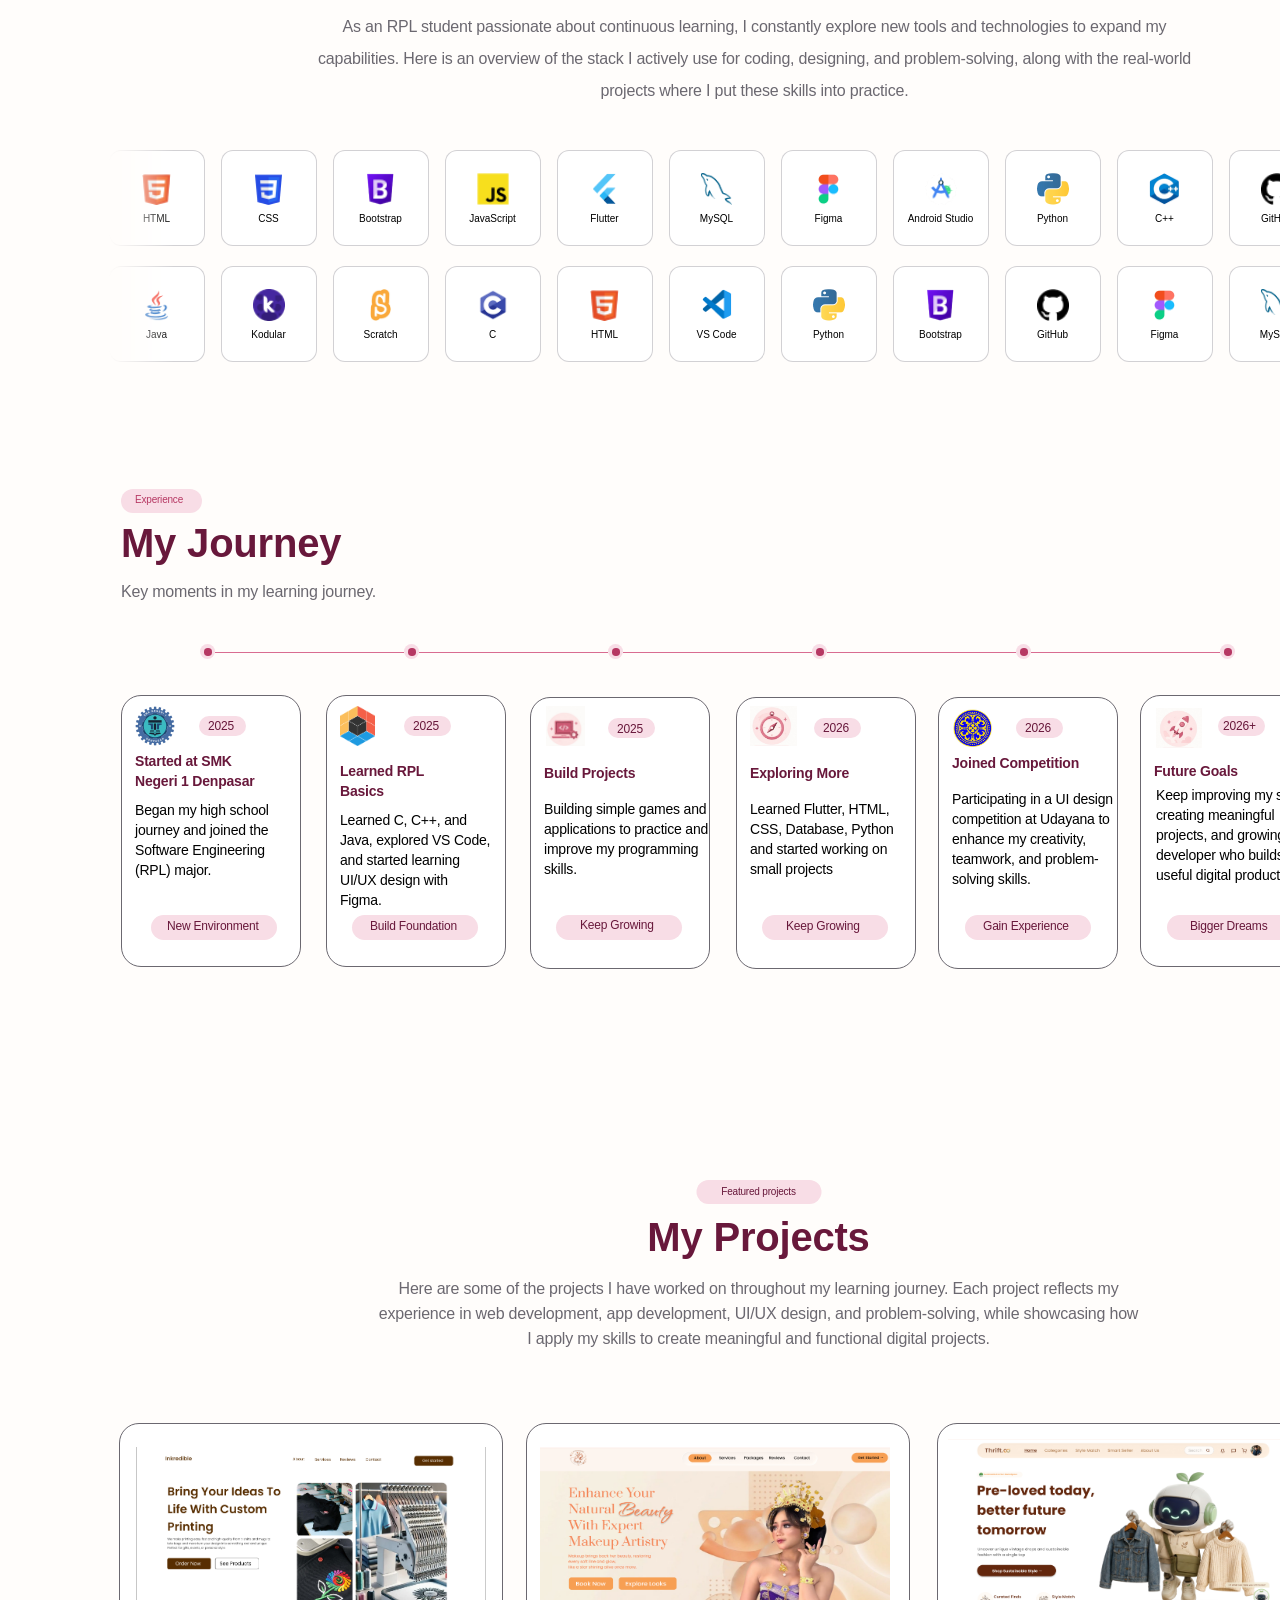
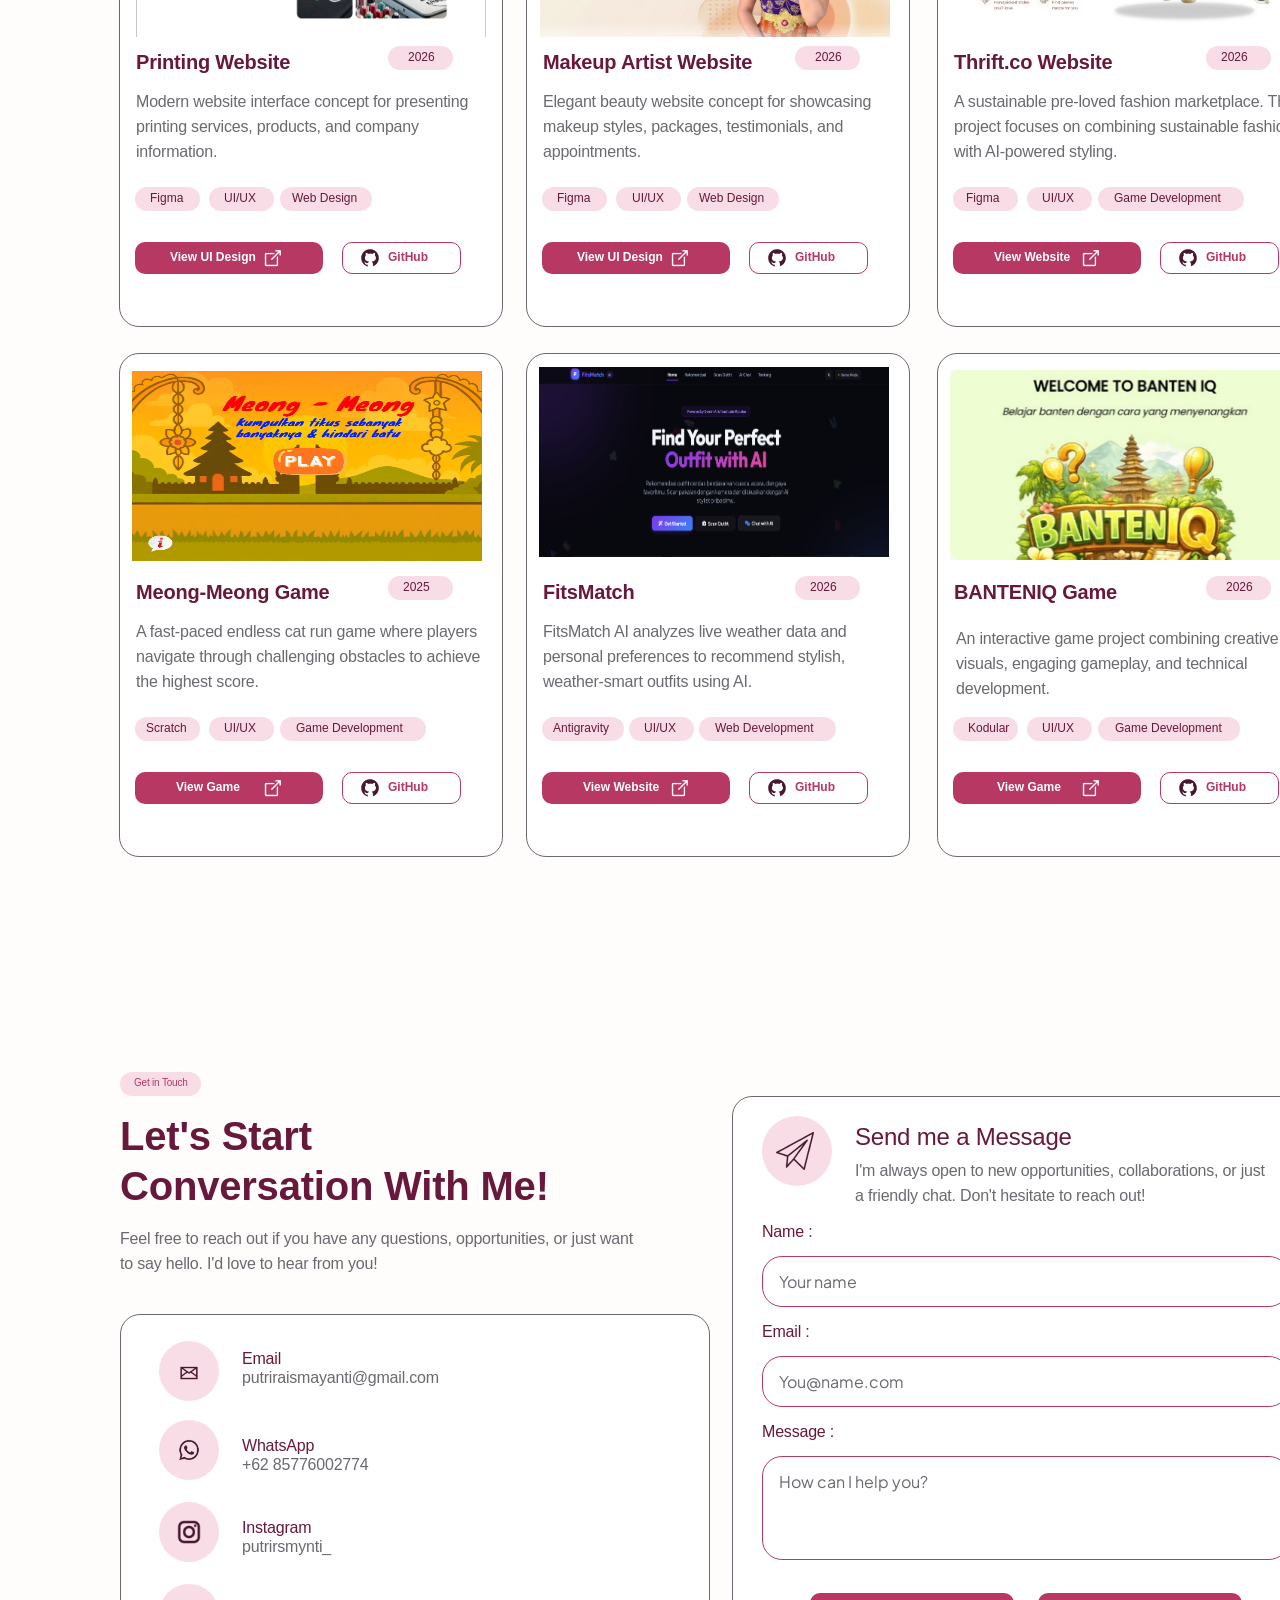
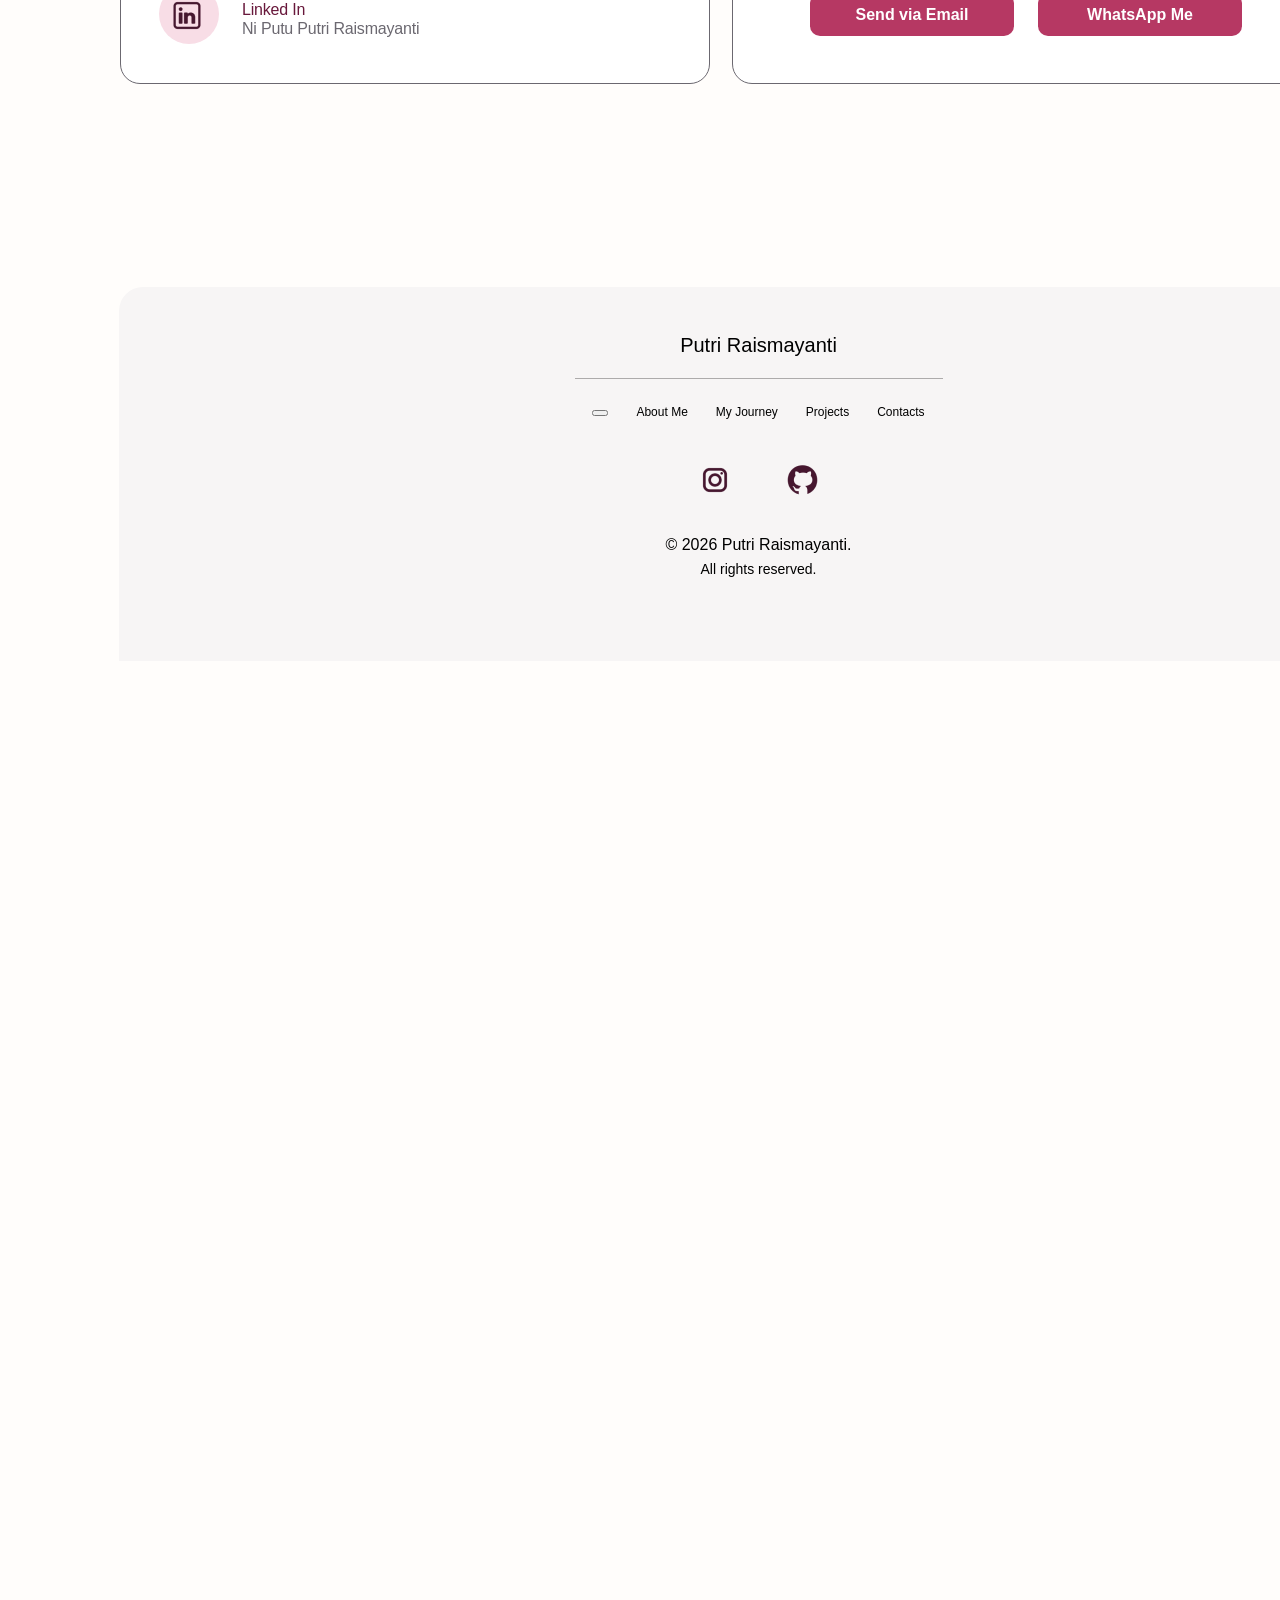
==== commit 1a963358: "Responsive Web Design Added mobile navigation toggle button to footer." ====
--- a/index.html
+++ b/index.html
@@ -1105,7 +1105,9 @@
 
       <div class="footer-line"></div>
 
-      <nav class="footer-nav">
+      <nav class="footer-nav mobile-nav-ready">
+<button id="mobile-menu-toggle" class="mobile-menu-toggle" type="button" aria-label="Open menu" aria-expanded="false"><span></span><span></span><span></span></button>
+
 
         <a href="#about">
           About Me
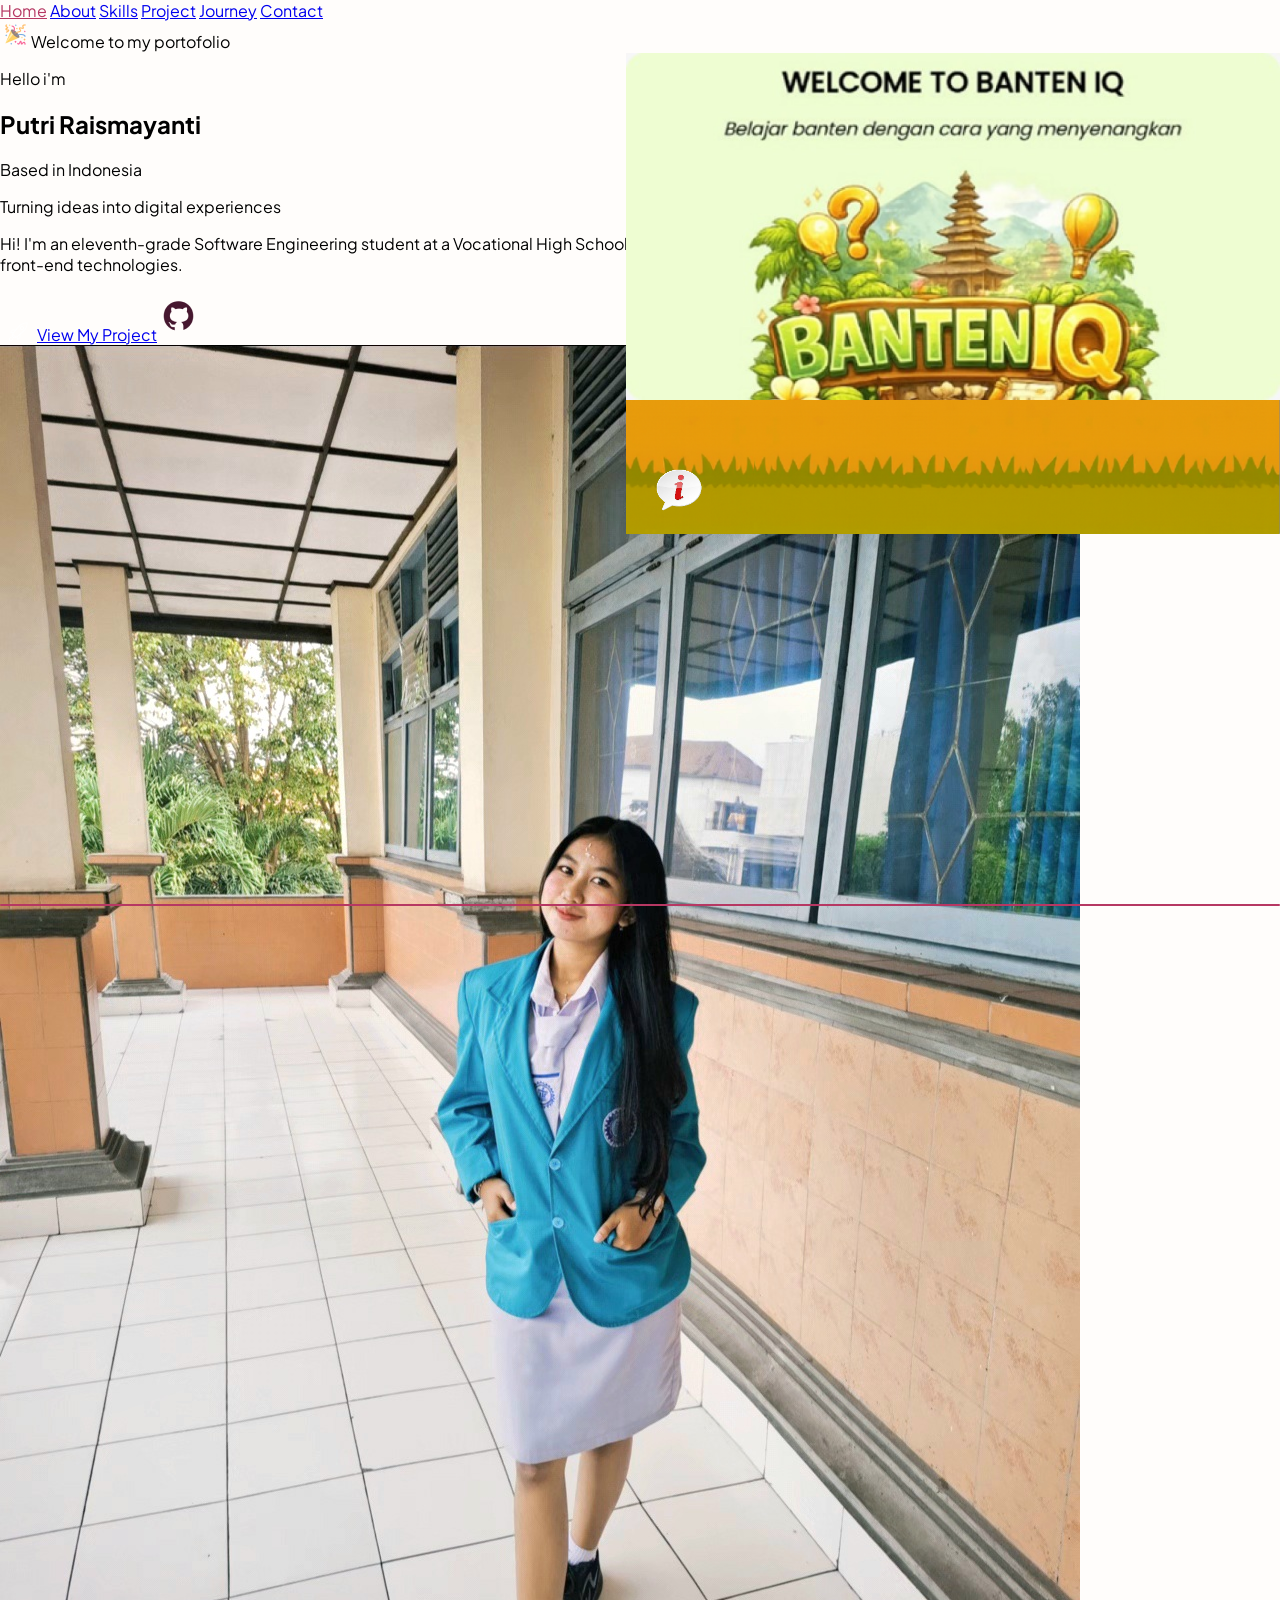
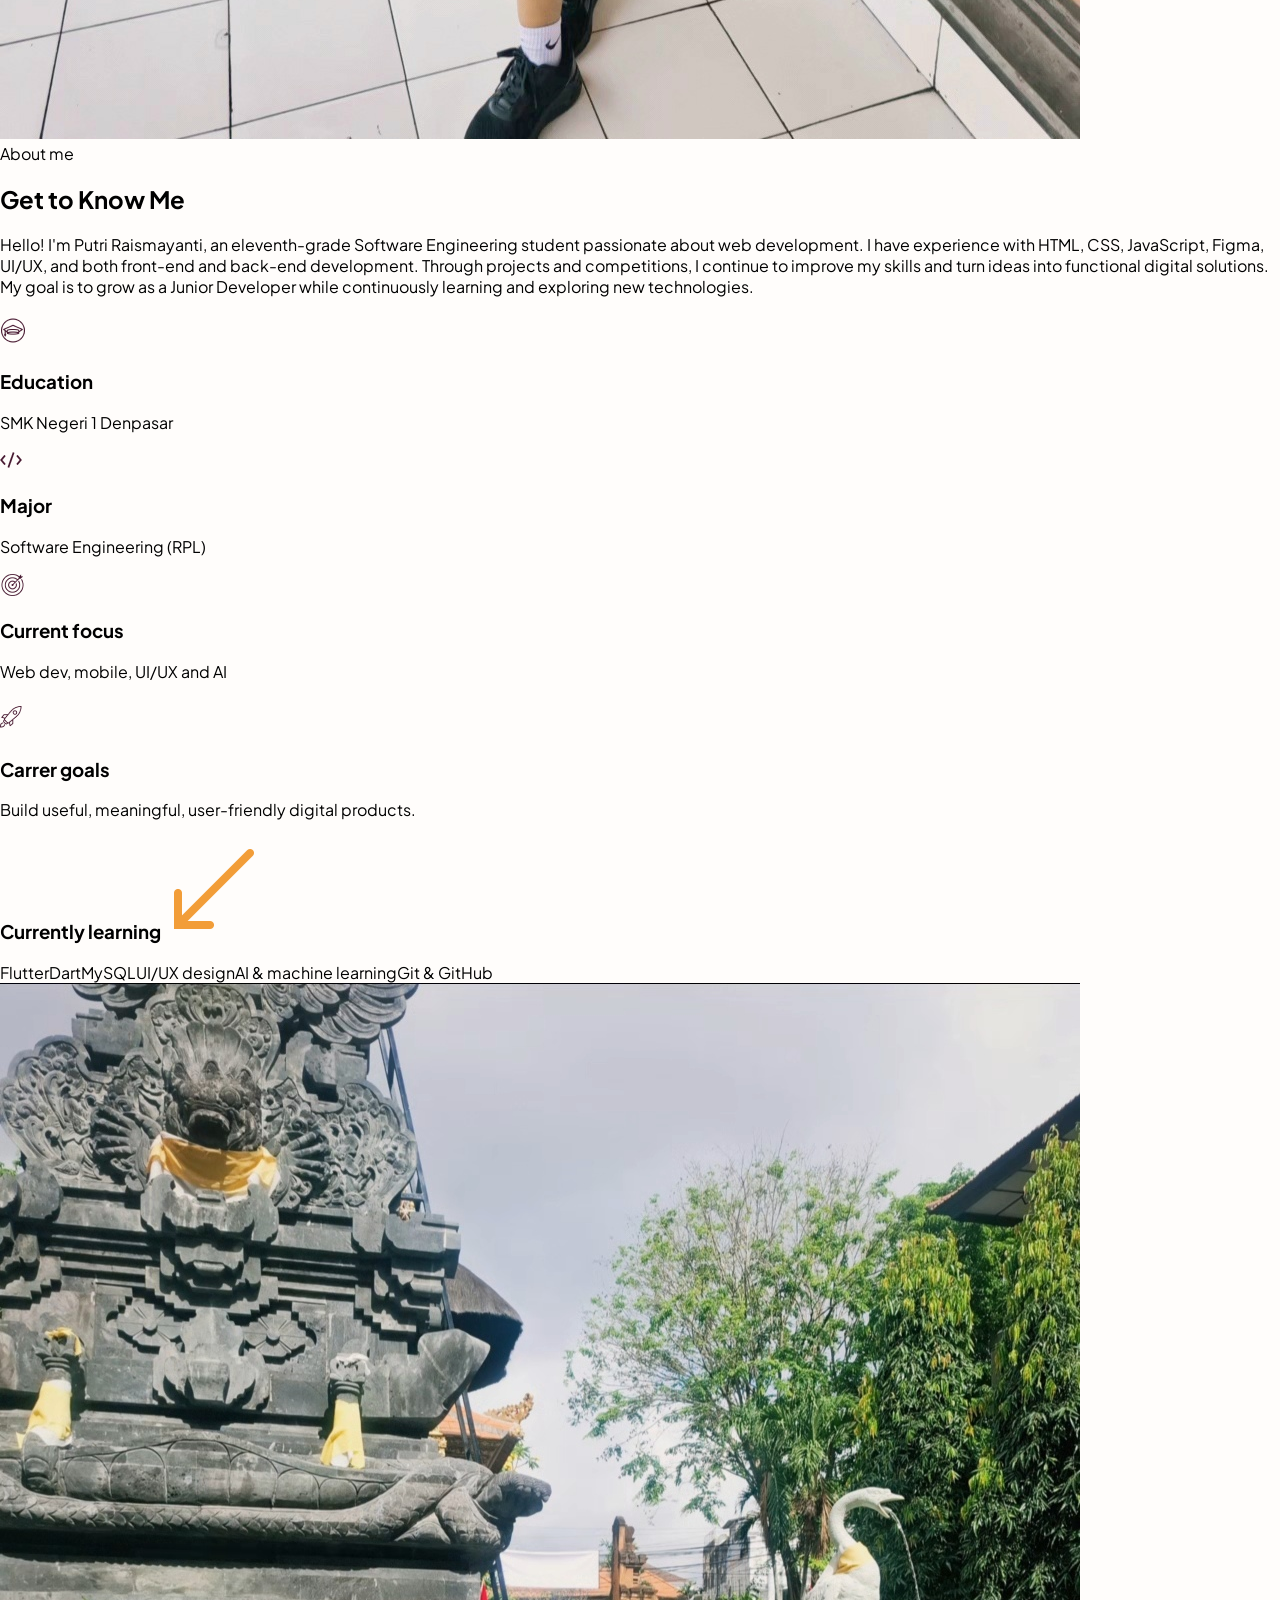
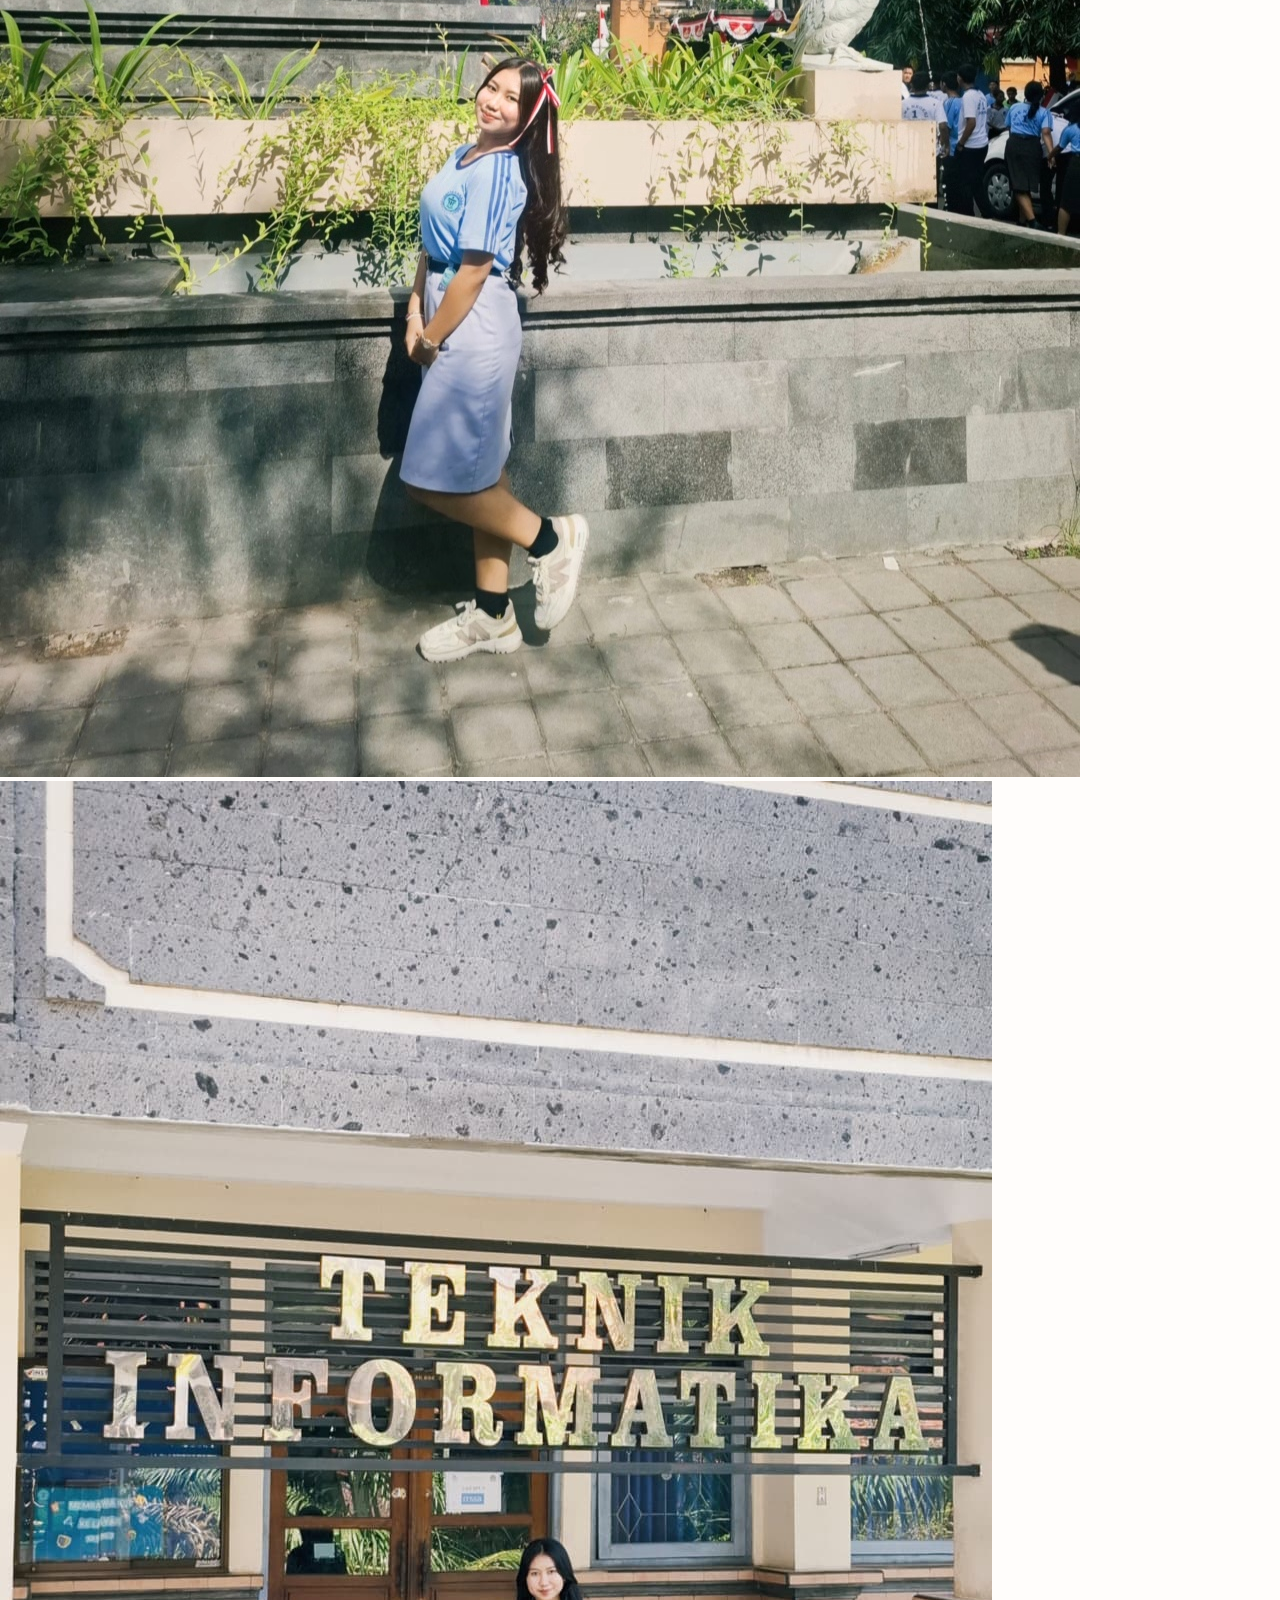
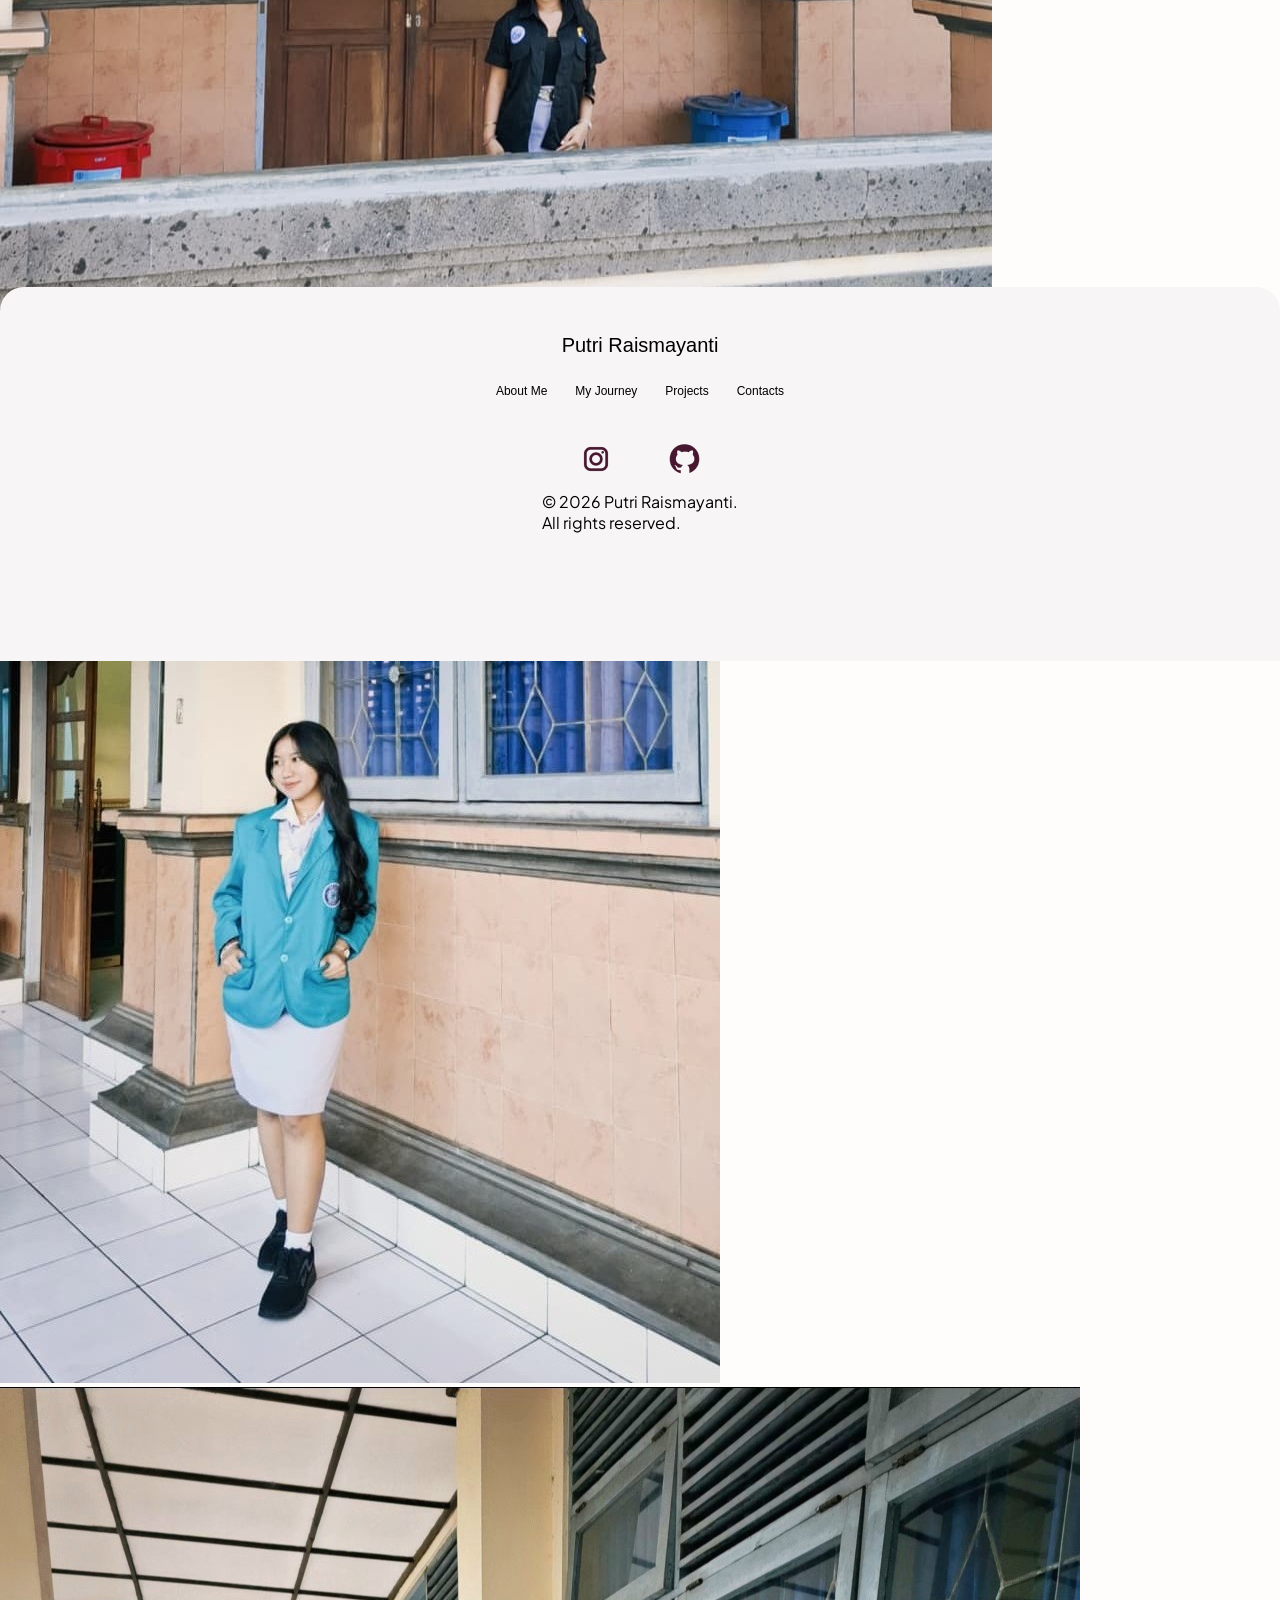
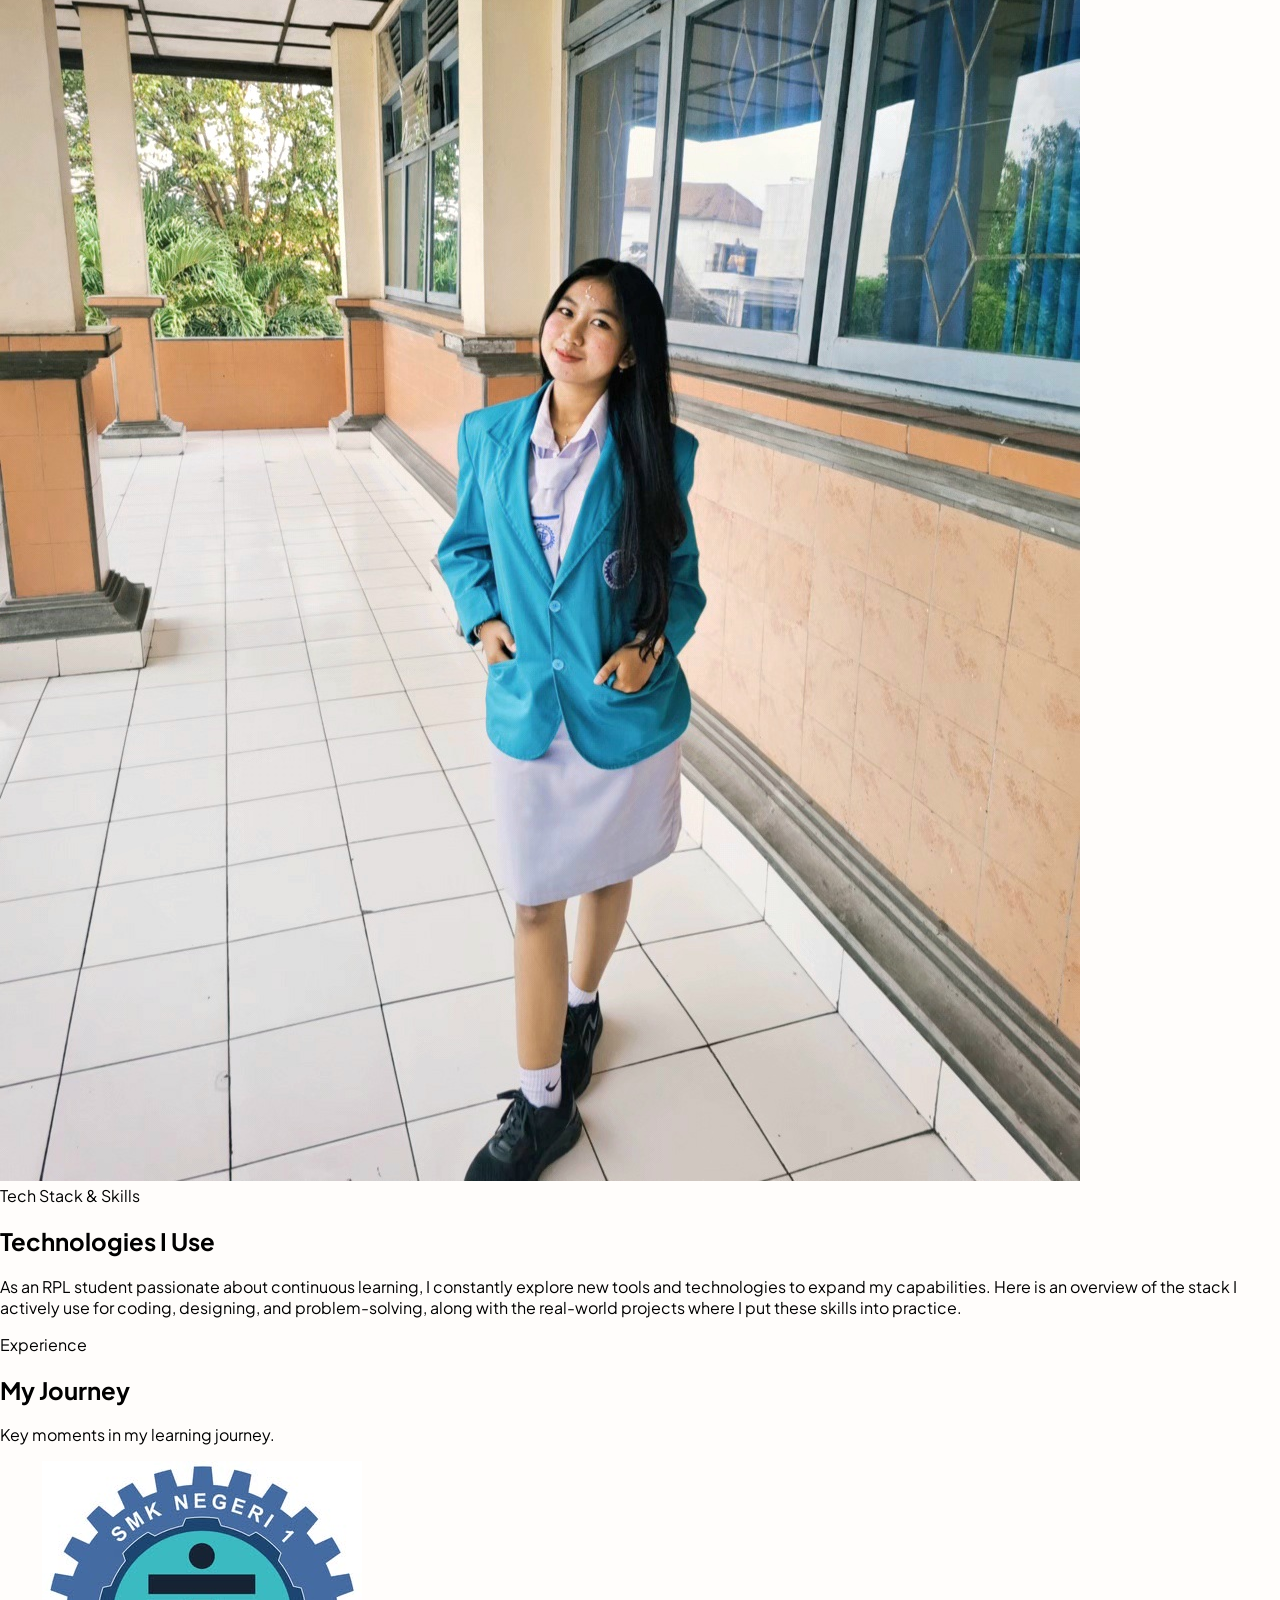
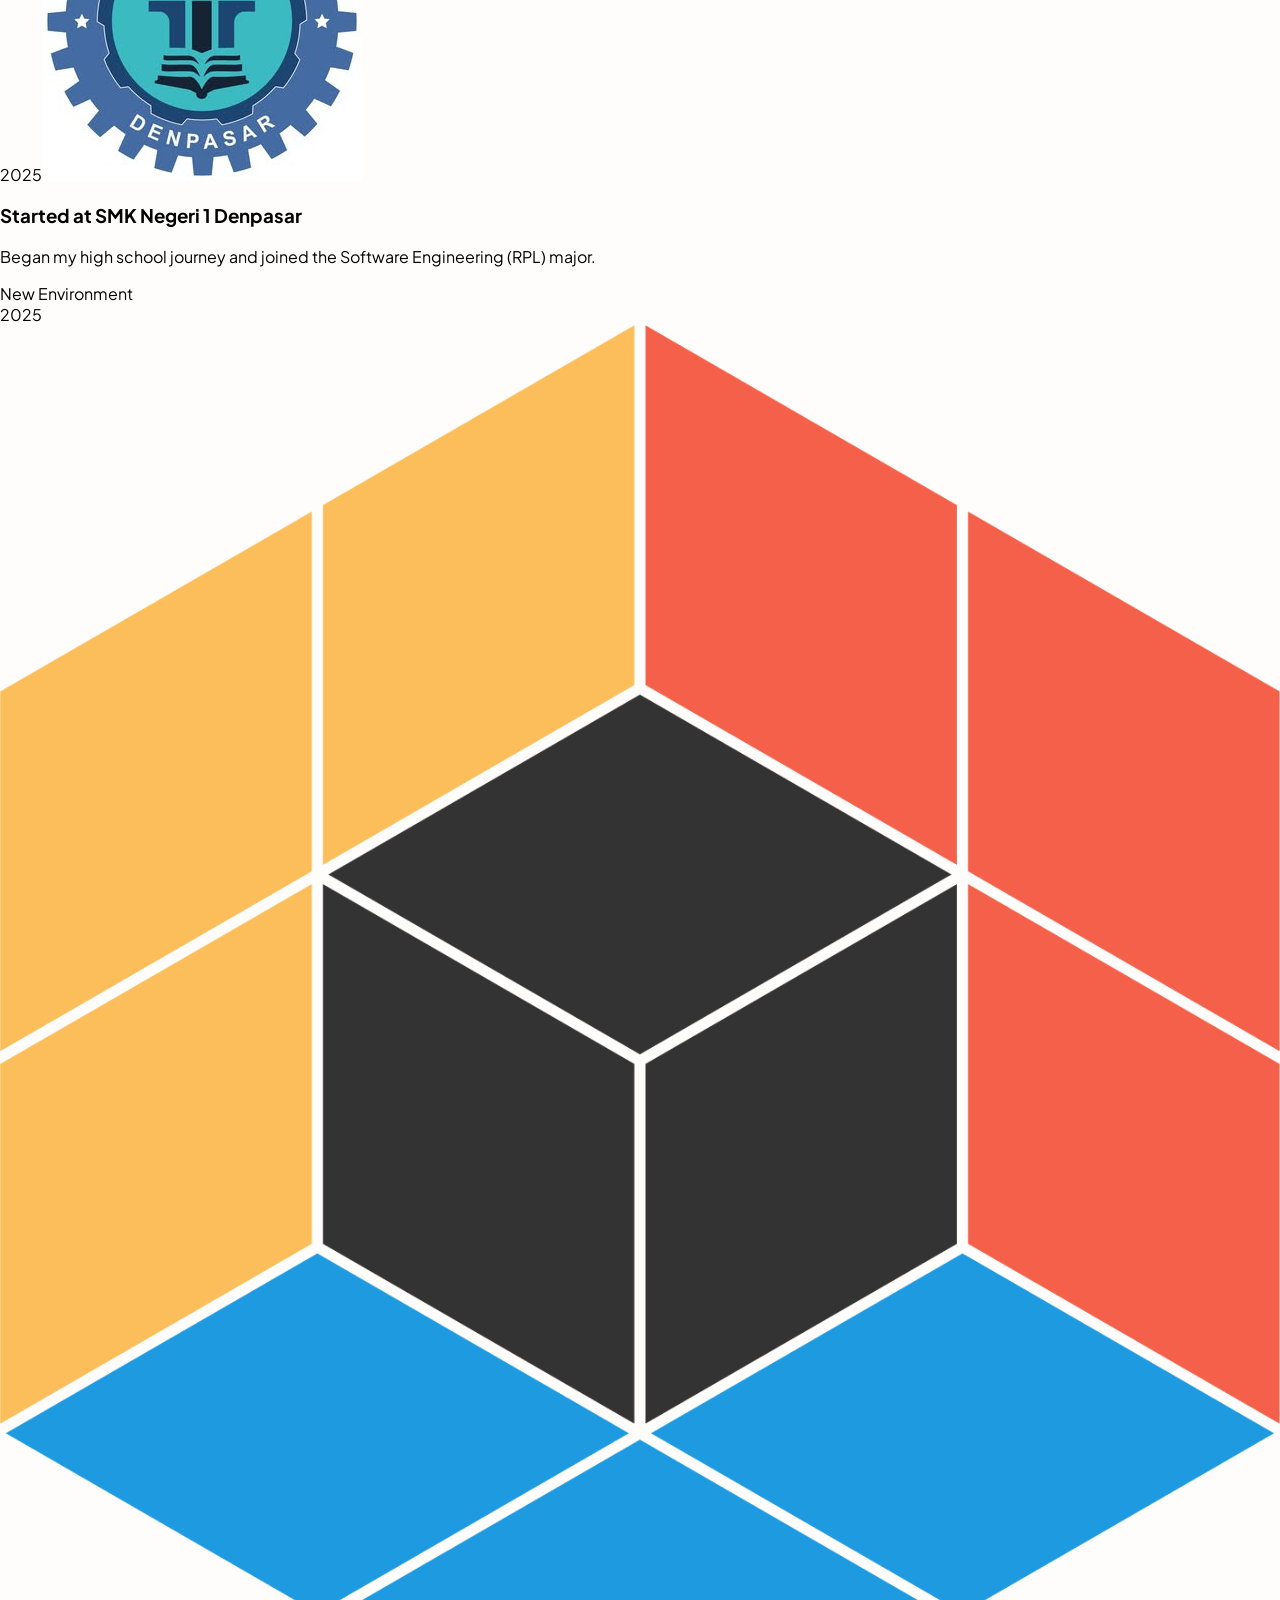
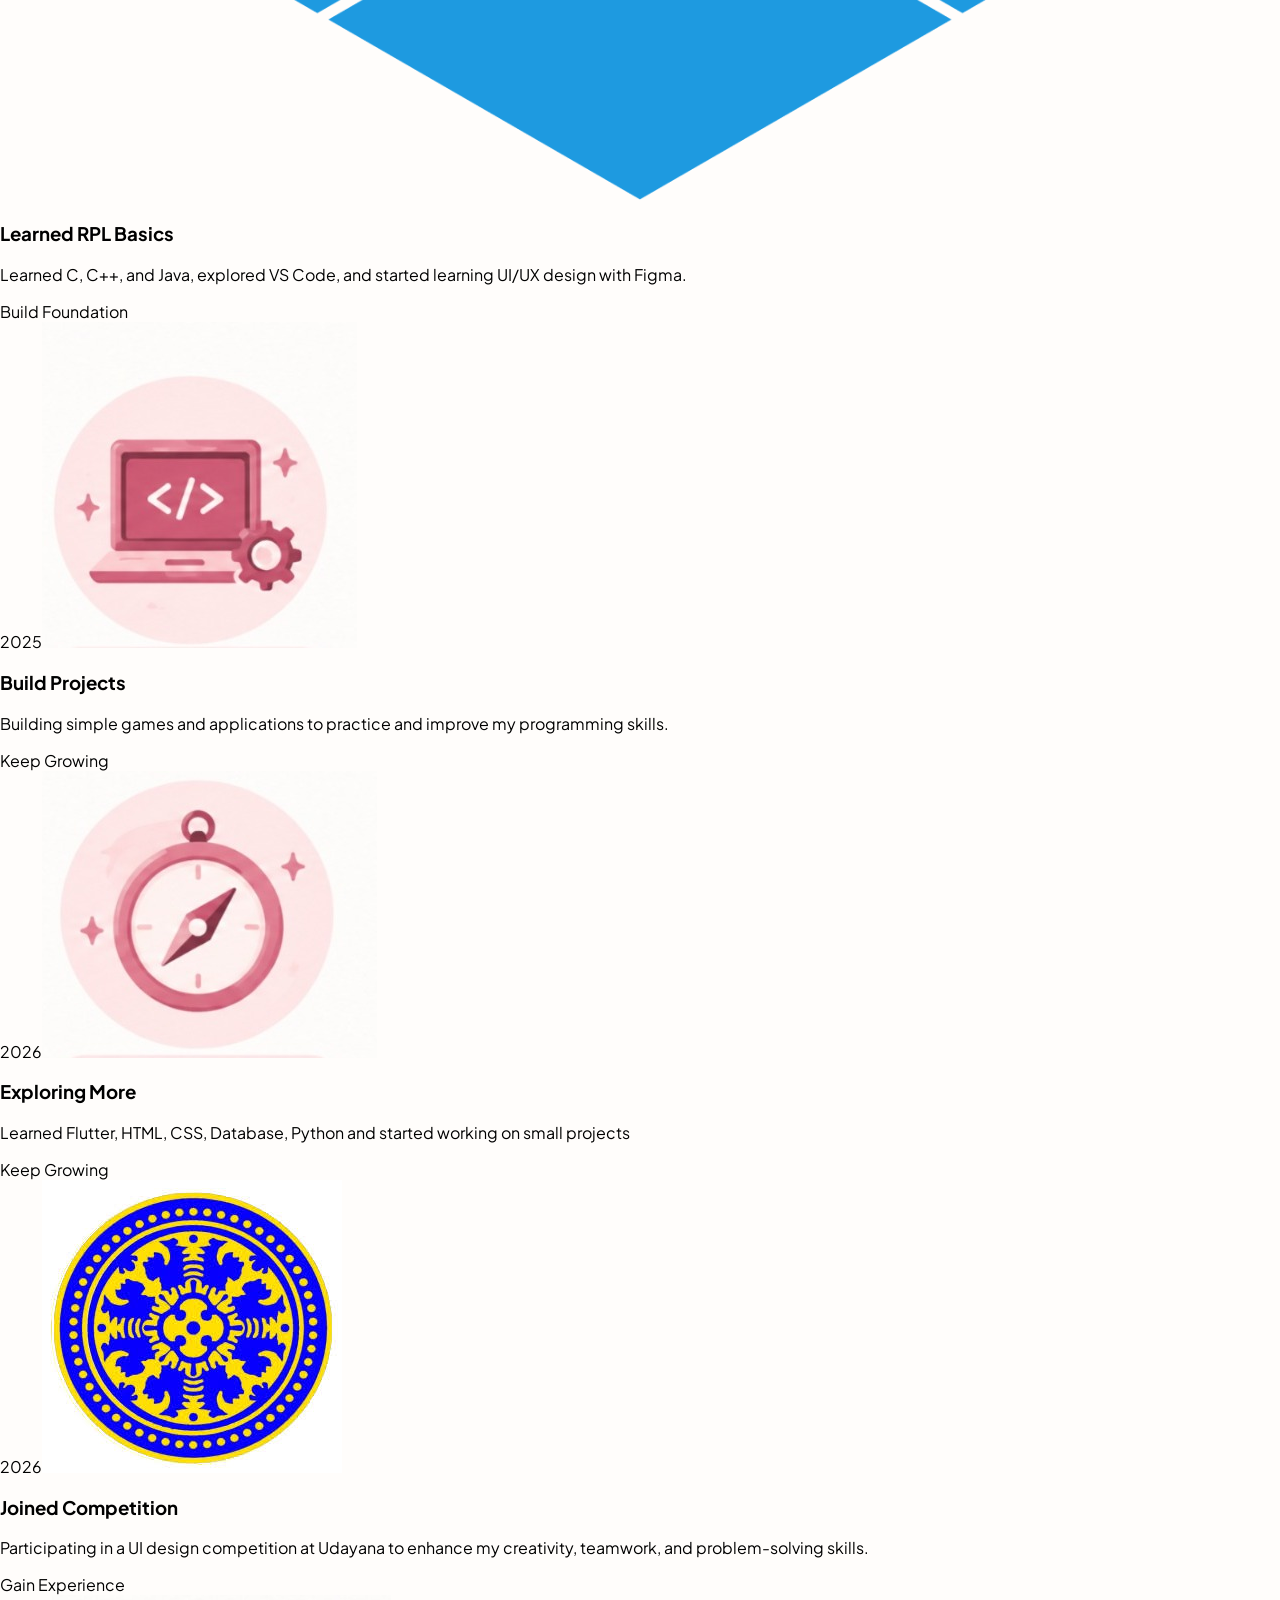
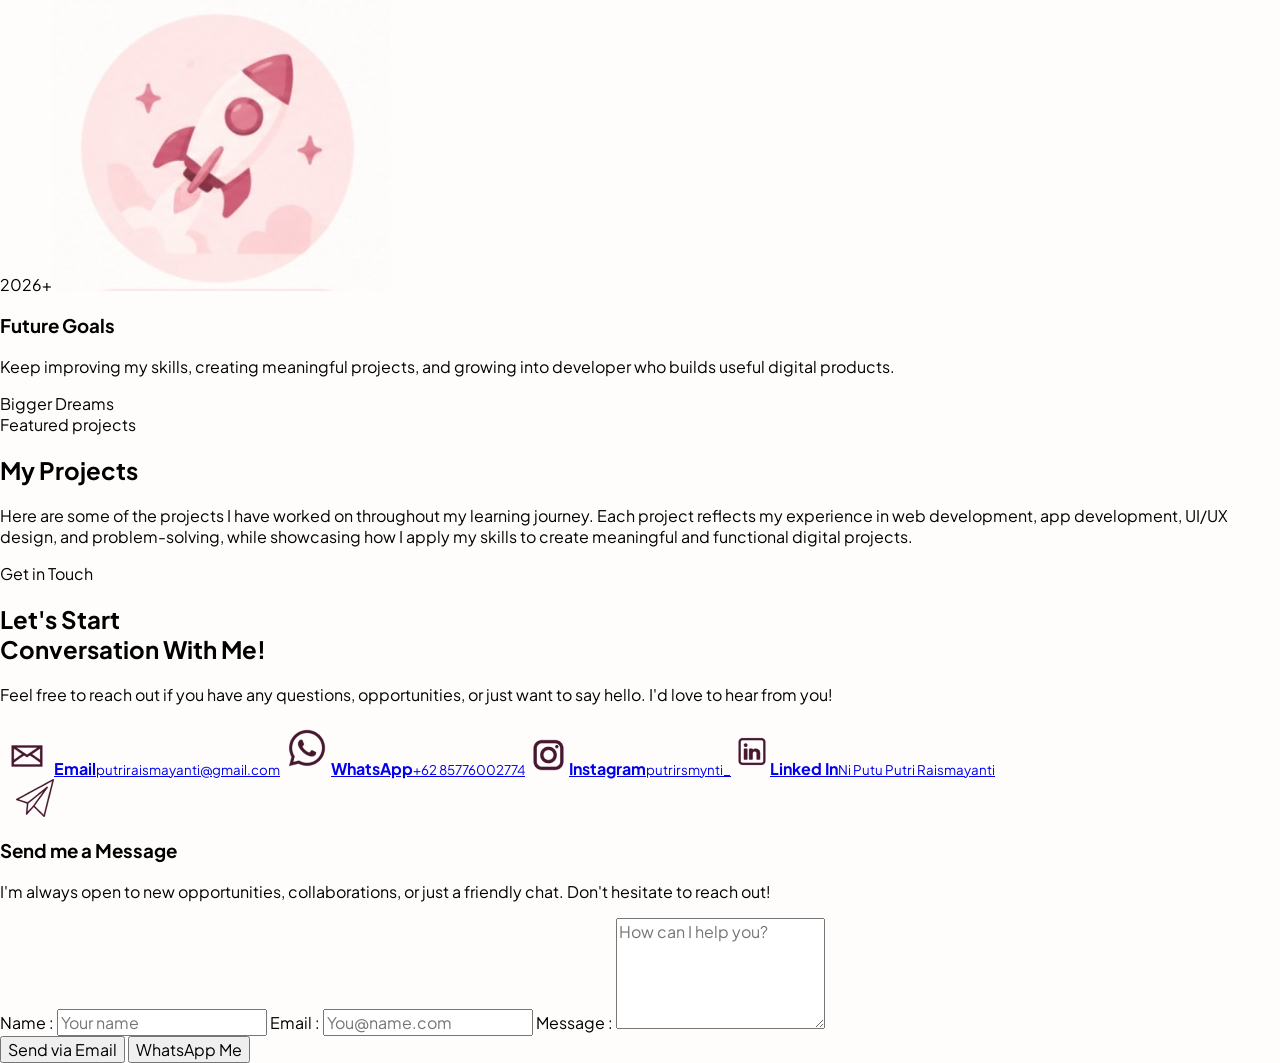
==== commit 6bf5493a: "fiks responsive design" ====
--- a/index.html
+++ b/index.html
@@ -1,1175 +1,225 @@
 <!DOCTYPE html>
 <html lang="en">
-
 <head>
   <meta charset="UTF-8" />
   <meta name="viewport" content="width=device-width, initial-scale=1.0" />
-
   <title>Putri Raismayanti - Portfolio</title>
-
   <link rel="preconnect" href="https://fonts.googleapis.com" />
   <link rel="preconnect" href="https://fonts.gstatic.com" crossorigin />
-
-  <link
-    href="https://fonts.googleapis.com/css2?family=Plus+Jakarta+Sans:ital,wght@0,200;0,300;0,400;0,500;0,600;0,700;1,400&display=swap"
-    rel="stylesheet"
-  />
-
+  <link href="https://fonts.googleapis.com/css2?family=Plus+Jakarta+Sans:ital,wght@0,200;0,300;0,400;0,500;0,600;0,700;1,400&display=swap" rel="stylesheet" />
   <link rel="stylesheet" href="style.css" />
 </head>
-
 <body>
 
-<div class="portofolio" id="home">
-
-  <!-- hero -->
-  <div class="rectangle-26"></div>
-
-  <div class="welcome-to-my-portofolio">
-    Welcome to my portofolio
-  </div>
-
-  <img class="confetti" src="confetti0.png" />
-
-  <div class="line-1"></div>
-
-  <a href="#home" class="home navlink">Home</a>
-  <a href="#about" class="about navlink">About</a>
-  <a href="#skills" class="skills navlink">Skills</a>
-  <a href="#project" class="project navlink">Project</a>
-  <a href="#journey" class="journey navlink">Journey</a>
-  <a href="#contact" class="contact navlink">Contact</a>
-
-  <div class="rectangle-27"></div>
-
-  <div class="download-cv">
-    Download CV
-  </div>
-
-  <div class="hello-i-m">
-    Hello i'm
-  </div>
-
-  <div class="putri-raismayanti">
-    Putri Raismayanti
-  </div>
-
-  <div class="based-in-indonesia">
-    Based in Indonesia
-  </div>
-
-  <div class="hi-i-m-an-eleventh-grade-software-engineering-student-at-a-vocational-high-school-passionate-about-web-development-and-continuously-improving-my-technical-skills-in-front-end-technologies">
-    Hi! I'm an eleventh-grade Software Engineering student at a Vocational High
-    School, passionate about web development and continuously improving my
-    technical skills in front-end technologies.
-  </div>
-
-  <div class="turning-ideas-into-digital-experiences">
-    Turning ideas into digital experiences
-  </div>
-
-  <img class="download" src="download0.png" />
-
-  <div class="rectangle-28 js-view-project"></div>
-
-  <div class="view-my-project js-view-project">
-    View My Project
-  </div>
-
-  <img class="rocket js-view-project" src="rocket0.png" />
-
-
-  <!-- about -->
-
-  <div class="rectangle-31" id="about"></div>
-
-  <div class="about-me">
-    About me
-  </div>
-
-  <div class="[base64]">
-    Hello! I'm Putri Raismayanti, an eleventh-grade Software Engineering student
-    passionate about web development. I have experience with HTML, CSS,
-    JavaScript, Figma, UI/UX, and both front-end and back-end development.
-    Through projects and competitions, I continue to improve my skills and turn
-    ideas into functional digital solutions. My goal is to grow as a Junior
-    Developer while continuously learning and exploring new technologies.
-  </div>
-
-  <div class="rectangle-32"></div>
-
-  <div class="education">
-    Education
-  </div>
-
-  <div class="major">
-    Major
-  </div>
-
-  <div class="current-focus">
-    Current focus
-  </div>
-
-  <div class="carrer-goals">
-    Carrer goals
-  </div>
-
-  <div class="rectangle-34"></div>
-  <div class="rectangle-35"></div>
-  <div class="rectangle-36"></div>
-  <div class="rectangle-37"></div>
-
-  <div class="smk-negeri-1-denpasar">
-    SMK Negeri 1 Denpasar
-  </div>
-
-  <div class="software-engineering-rpl">
-    Software Engineering (RPL)
-  </div>
-
-  <div class="web-dev-mobile-ui-ux-and-ai">
-    Web dev, mobile, UI/UX and AI
-  </div>
-
-  <div class="build-useful-meaningful-user-friendly-digital-products">
-    Build useful, meaningful, user-friendly digital products.
-  </div>
-
-  <div class="rectangle-33"></div>
-
-  <div class="currently-learning">
-    Currently learning
-  </div>
-
-  <div class="rectangle-38"></div>
-  <div class="rectangle-40"></div>
-  <div class="rectangle-41"></div>
-  <div class="rectangle-42"></div>
-  <div class="rectangle-43"></div>
-  <div class="rectangle-39"></div>
-
-  <div class="flutter">
-    Flutter
-  </div>
-
-  <div class="dart">
-    Dart
-  </div>
-
-  <div class="my-sql">
-    MySQL
-  </div>
-
-  <div class="ui-ux-design">
-    UI/UX design
-  </div>
-
-  <div class="ai-machine-learning">
-    AI &amp; machine learning
-  </div>
-
-  <div class="git-git-hub">
-    Git &amp; GitHub
-  </div>
-
-  <img class="rocket2" src="rocket1.png" />
-  <img class="goal" src="goal0.png" />
-  <img class="source-code" src="source-code0.png" />
-  <img class="education2" src="education1.png" />
-  <img class="down-left-arrow" src="down-left-arrow0.png" />
-
-  <div class="get-to-know-me">
-    Get to Know Me
-  </div>
-
-
-  <!-- skills -->
-
-  <div class="rectangle-44" id="skills"></div>
-
-  <div class="rectangle-106" id="project"></div>
-
-  <div class="tech-stack-skills">
-    Tech Stack &amp; Skills
-  </div>
-
-  <div class="featured-projects">
-    Featured projects
-  </div>
-
-  <div class="technologies-i-use">
-    Technologies I Use
-  </div>
-
-  <div class="my-projects">
-    My Projects
-  </div>
-
-  <div class="[base64]">
-    As an RPL student passionate about continuous learning, I constantly explore
-    new tools and technologies to expand my capabilities. Here is an overview of
-    the stack I actively use for coding, designing, and problem-solving, along
-    with the real-world projects where I put these skills into practice.
-  </div>
-
-
-  <!-- tech stack -->
-  <div class="tech-marquee-wrap">
-
-    <div class="tech-marquee-row">
-
-      <div class="tech-marquee-track">
-
-        <div class="tech-card">
-          <img src="image-260.png" alt="HTML">
-          <span>HTML</span>
-        </div>
-
-        <div class="tech-card">
-          <img src="image-270.png" alt="CSS">
-          <span>CSS</span>
-        </div>
-
-        <div class="tech-card">
-          <img src="image-290.png" alt="Bootstrap">
-          <span>Bootstrap</span>
-        </div>
-
-        <div class="tech-card">
-          <img src="image-310.png" alt="JavaScript">
-          <span>JavaScript</span>
-        </div>
-
-        <div class="tech-card">
-          <img src="image-320.png" alt="Flutter">
-          <span>Flutter</span>
-        </div>
-
-        <div class="tech-card">
-          <img src="image-330.png" alt="MySQL">
-          <span>MySQL</span>
-        </div>
-
-        <div class="tech-card">
-          <img src="image-350.png" alt="Figma">
-          <span>Figma</span>
-        </div>
-
-        <div class="tech-card">
-          <img src="image-370.png" alt="Android Studio">
-          <span>Android Studio</span>
-        </div>
-
-        <div class="tech-card">
-          <img src="image-390.png" alt="Python">
-          <span>Python</span>
-        </div>
-
-        <div class="tech-card">
-          <img src="image-400.png" alt="C++">
-          <span>C++</span>
-        </div>
-
-        <div class="tech-card">
-          <img src="image-430.png" alt="GitHub">
-          <span>GitHub</span>
-        </div>
-
-        <div class="tech-card">
-          <img src="image-440.png" alt="VS Code">
-          <span>VS Code</span>
-        </div>
-
-        <div class="tech-card">
-          <img src="image-260.png" alt="HTML">
-          <span>HTML</span>
-        </div>
-
-        <div class="tech-card">
-          <img src="image-270.png" alt="CSS">
-          <span>CSS</span>
-        </div>
-
-        <div class="tech-card">
-          <img src="image-290.png" alt="Bootstrap">
-          <span>Bootstrap</span>
-        </div>
-
-        <div class="tech-card">
-          <img src="image-310.png" alt="JavaScript">
-          <span>JavaScript</span>
-        </div>
-
-        <div class="tech-card">
-          <img src="image-320.png" alt="Flutter">
-          <span>Flutter</span>
-        </div>
-
-        <div class="tech-card">
-          <img src="image-330.png" alt="MySQL">
-          <span>MySQL</span>
-        </div>
-
-        <div class="tech-card">
-          <img src="image-350.png" alt="Figma">
-          <span>Figma</span>
-        </div>
-
-        <div class="tech-card">
-          <img src="image-370.png" alt="Android Studio">
-          <span>Android Studio</span>
-        </div>
-
-        <div class="tech-card">
-          <img src="image-390.png" alt="Python">
-          <span>Python</span>
-        </div>
-
-        <div class="tech-card">
-          <img src="image-400.png" alt="C++">
-          <span>C++</span>
-        </div>
-
-        <div class="tech-card">
-          <img src="image-430.png" alt="GitHub">
-          <span>GitHub</span>
-        </div>
-
-        <div class="tech-card">
-          <img src="image-440.png" alt="VS Code">
-          <span>VS Code</span>
-        </div>
-
-      </div>
-
-    </div>
-
-
-    <div class="tech-marquee-row">
-
-      <div class="tech-marquee-track reverse">
-
-        <div class="tech-card">
-          <img src="image-460.png" alt="Java">
-          <span>Java</span>
-        </div>
-
-        <div class="tech-card">
-          <img src="image-470.png" alt="Kodular">
-          <span>Kodular</span>
-        </div>
-
-        <div class="tech-card">
-          <img src="image-630.png" alt="Scratch">
-          <span>Scratch</span>
-        </div>
-
-        <div class="tech-card">
-          <img src="image-650.png" alt="C">
-          <span>C</span>
-        </div>
-
-        <div class="tech-card">
-          <img src="image-660.png" alt="HTML">
-          <span>HTML</span>
-        </div>
-
-        <div class="tech-card">
-          <img src="image-670.png" alt="VS Code">
-          <span>VS Code</span>
-        </div>
-
-        <div class="tech-card">
-          <img src="image-680.png" alt="Python">
-          <span>Python</span>
-        </div>
-
-        <div class="tech-card">
-          <img src="image-690.png" alt="Bootstrap">
-          <span>Bootstrap</span>
-        </div>
-
-        <div class="tech-card">
-          <img src="image-700.png" alt="GitHub">
-          <span>GitHub</span>
-        </div>
-
-        <div class="tech-card">
-          <img src="image-710.png" alt="Figma">
-          <span>Figma</span>
-        </div>
-
-        <div class="tech-card">
-          <img src="image-720.png" alt="MySQL">
-          <span>MySQL</span>
-        </div>
-
-        <div class="tech-card">
-          <img src="image-730.png" alt="CSS">
-          <span>CSS</span>
-        </div>
-
-        <div class="tech-card">
-          <img src="image-460.png" alt="Java">
-          <span>Java</span>
-        </div>
-
-        <div class="tech-card">
-          <img src="image-470.png" alt="Kodular">
-          <span>Kodular</span>
-        </div>
-
-        <div class="tech-card">
-          <img src="image-630.png" alt="Scratch">
-          <span>Scratch</span>
-        </div>
-
-        <div class="tech-card">
-          <img src="image-650.png" alt="C">
-          <span>C</span>
-        </div>
-
-        <div class="tech-card">
-          <img src="image-660.png" alt="HTML">
-          <span>HTML</span>
-        </div>
-
-        <div class="tech-card">
-          <img src="image-670.png" alt="VS Code">
-          <span>VS Code</span>
-        </div>
-
-        <div class="tech-card">
-          <img src="image-680.png" alt="Python">
-          <span>Python</span>
-        </div>
-
-        <div class="tech-card">
-          <img src="image-690.png" alt="Bootstrap">
-          <span>Bootstrap</span>
-        </div>
-
-        <div class="tech-card">
-          <img src="image-700.png" alt="GitHub">
-          <span>GitHub</span>
-        </div>
-
-        <div class="tech-card">
-          <img src="image-710.png" alt="Figma">
-          <span>Figma</span>
-        </div>
-
-        <div class="tech-card">
-          <img src="image-720.png" alt="MySQL">
-          <span>MySQL</span>
-        </div>
-
-        <div class="tech-card">
-          <img src="image-730.png" alt="CSS">
-          <span>CSS</span>
-        </div>
-
-      </div>
-
-    </div>
-
-  </div>
-
-
-  <!-- journey -->
-  <div class="my-journey">
-    My Journey
-  </div>
-
-  <div class="key-moments-in-my-learning-journey">
-    Key moments in my learning journey.
-  </div>
-
-  <div class="ellipse-4"></div>
-  <div class="ellipse-5"></div>
-  <div class="ellipse-42"></div>
-  <div class="ellipse-52"></div>
-  <div class="ellipse-43"></div>
-  <div class="ellipse-53"></div>
-  <div class="ellipse-44"></div>
-  <div class="ellipse-54"></div>
-  <div class="ellipse-45"></div>
-  <div class="ellipse-55"></div>
-  <div class="ellipse-46"></div>
-  <div class="ellipse-56"></div>
-
-  <div class="line-2"></div>
-  <div class="line-3"></div>
-  <div class="line-4"></div>
-  <div class="line-5"></div>
-  <div class="line-7"></div>
-
-  <div class="rectangle-79"></div>
-  <div class="rectangle-85"></div>
-  <div class="rectangle-88"></div>
-  <div class="rectangle-197"></div>
-  <div class="rectangle-94"></div>
-  <div class="rectangle-91"></div>
-
-  <div class="began-my-high-school-journey-and-joined-the-software-engineering-rpl-major">
-    Began my high school journey and joined the Software Engineering (RPL)
-    major.
-  </div>
-
-  <div class="started-learning-c-c-java-got-familiar-with-development-tools-like-vs-code-and-explored-ui-ux-design-with-figma">
-    Learned C, C++, and Java, explored VS Code, and started learning UI/UX design with Figma.
-  </div>
-
-  <div class="learned-flutter-html-css-database-python-and-started-working-on-small-projects">
-    Learned Flutter, HTML, CSS, Database, Python and started working on small
-    projects
-  </div>
-
-  <div class="building-simple-projects-such-as-games-to-practice-basic-programming-skills">
-    Building simple games and applications to practice and improve my programming skills.
-  </div>
-
-  <div class="participating-in-a-ui-design-competition-at-udayana-to-enhance-my-creativity-teamwork-and-problem-solving-skills">
-    Participating in a UI design competition at Udayana to enhance my
-    creativity, teamwork, and problem-solving skills.
-  </div>
-
-  <div class="keep-improving-my-skills-creating-meaningful-projects-and-growing-into-a-developer-who-builds-useful-digital-products">
-    Keep improving my skills, creating meaningful projects, and growing into
-    developer who builds useful digital products.
-  </div>
-
-  <div class="started-at-smk-negeri-1-denpasar">
-    Started at SMK Negeri 1 Denpasar
-  </div>
-
-  <div class="learned-rpl-basics">
-    Learned RPL Basics
-  </div>
-
-  <div class="exploring-more">
-    Exploring More
-  </div>
-
-  <div class="build-projects">
-    Build Projects
-  </div>
-
-  <div class="joined-competition">
-    Joined Competition
-  </div>
-
-  <div class="future-goals">
-    Future Goals
-  </div>
-
-  <div class="rectangle-83"></div>
-  <div class="rectangle-86"></div>
-  <div class="rectangle-89"></div>
-  <div class="rectangle-198"></div>
-  <div class="rectangle-95"></div>
-  <div class="rectangle-92"></div>
-
-  <div class="new-environment">
-    New Environment
-  </div>
-
-  <div class="build-foundation">
-    Build Foundation
-  </div>
-
-  <div class="keep-growing">
-    Keep Growing
-  </div>
-
-  <div class="keep-growing2">
-    Keep Growing
-  </div>
-
-  <div class="gain-experience">
-    Gain Experience
-  </div>
-
-  <div class="bigger-dreams">
-    Bigger Dreams
-  </div>
-
-  <div class="rectangle-84"></div>
-  <div class="rectangle-87"></div>
-  <div class="rectangle-90"></div>
-  <div class="rectangle-199"></div>
-  <div class="rectangle-96"></div>
-  <div class="rectangle-93"></div>
-
-  <div class="_2025"><br />2025</div>
-  <div class="_20252"><br />2025</div>
-  <div class="_2026"><br />2026</div>
-  <div class="_20253">2025</div>
-  <div class="_20262"><br />2026</div>
-  <div class="_20263"><br />2026+</div>
-
-
-  <!-- contact -->
-  <div class="rectangle-104" id="contact"></div>
-
-  <div class="rectangle-200" id="journey"></div>
-
-  <div class="get-in-touch">
-    Get in Touch
-  </div>
-
-  <div class="experience">
-    Experience
-  </div>
-
-  <div class="let-s-start-conversation-with-me">
-    Let's Start<br />Conversation With Me!
-  </div>
-
-  <div class="feel-free-to-reach-out-if-you-have-any-questions-opportunities-or-just-want-to-say-hello-i-d-love-to-hear-from-you">
-    Feel free to reach out if you have any questions, opportunities, or just
-    want to say hello. I'd love to hear from you!
-  </div>
-
-  <div class="[base64]">
-    Here are some of the projects I have worked on throughout my learning
-    journey. Each project reflects my experience in web development, app
-    development, UI/UX design, and problem-solving, while showcasing how I apply
-    my skills to create meaningful and functional digital projects.
-  </div>
-
-  <div class="rectangle-97"></div>
-
-
-  <!-- contact link-->
-  <a
-    href="mailto:putriraismayanti@gmail.com"
-    class="contact-link"
-  >
-    <div class="ellipse-11 contact-icon-bg"></div>
-    <img class="email3 contact-icon-img" src="email2.png" />
-  </a>
-
-  <a
-    href="https://wa.me/6285776002774"
-    target="_blank"
-    rel="noopener noreferrer"
-    class="contact-link"
-  >
-    <div class="ellipse-12 contact-icon-bg"></div>
-    <img class="whats-app2 contact-icon-img" src="whats-app1.png" />
-  </a>
-
-  <a
-    href="https://instagram.com/putrirsmynti_"
-    target="_blank"
-    rel="noopener noreferrer"
-    class="contact-link"
-  >
-    <div class="ellipse-14 contact-icon-bg"></div>
-    <img class="instagram2 contact-icon-img" src="instagram1.png" />
-  </a>
-
-  <a
-    href="https://www.linkedin.com/in/ni-putu-putri-raismayanti"
-    target="_blank"
-    rel="noopener noreferrer"
-    class="contact-link"
-  >
-    <div class="ellipse-15 contact-icon-bg"></div>
-    <img class="linked-in2 contact-icon-img" src="linked-in1.png" />
-  </a>
-
-
-  <div class="email">
-    Email
-  </div>
-
-  <div class="whats-app">
-    WhatsApp
-  </div>
-
-  <div class="instagram">
-    Instagram
-  </div>
-
-  <div class="linked-in">
-    Linked In
-  </div>
-
-  <div class="putriraismayanti-gmail-com">
-    putriraismayanti@gmail.com
-  </div>
-
-  <div class="_62-85776002774">
-    +62 85776002774
-  </div>
-
-  <div class="putrirsmynti">
-    putrirsmynti_
-  </div>
-
-  <div class="ni-putu-putri-raismayanti">
-    Ni Putu Putri Raismayanti
-  </div>
-
-
-  <!-- contact form -->
-  <div class="rectangle-98"></div>
-
-  <div class="ellipse-13"></div>
-
-  <div class="send-me-a-message">
-    Send me a Message
-  </div>
-
-  <div class="i-m-always-open-to-new-opportunities-collaborations-or-just-a-friendly-chat-don-t-hesitate-to-reach-out">
-    I'm always open to new opportunities, collaborations, or just a
-    friendly chat. Don't hesitate to reach out!
-  </div>
-
-  <input
-    type="text"
-    id="contact-name"
-    class="rectangle-99"
-    placeholder="Your name"
-  />
-
-  <input
-    type="email"
-    id="contact-email"
-    class="rectangle-100"
-    placeholder="You@name.com"
-  />
-
-  <textarea
-    id="contact-message"
-    class="rectangle-101"
-    placeholder="How can I help you?"
-  ></textarea>
-
-  <div class="name">
-    Name :
-  </div>
-
-  <div class="email2">
-    Email :
-  </div>
-
-  <div class="message">
-    Message :
-  </div>
-
-  <button
-    type="button"
-    id="btn-send-email"
-    class="rectangle-102"
-  >
-    Send via Email
-  </button>
-
-  <button
-    type="button"
-    id="btn-send-whatsapp"
-    class="rectangle-103"
-  >
-    WhatsApp Me
-  </button>
-
-  <img class="paper-plane" src="paper-plane0.png" />
-
-
-  <!-- projects -->
-
-  <div class="rectangle-105"></div>
-  <div class="rectangle-114"></div>
-  <div class="rectangle-130"></div>
-  <div class="rectangle-146"></div>
-
-  <div class="printing-website">
-    Printing Website
-  </div>
-
-  <div class="makeup-artist-website">
-    Makeup Artist Website
-  </div>
-
-  <div class="meong-meong-game">
-    Meong-Meong Game
-  </div>
-
-  <div class="thrift-co-website">
-    Thrift.co Website
-  </div>
-
-  <div class="modern-website-interface-concept-for-presenting-printing-services-products-and-company-information">
-    Modern website interface concept for presenting printing services, products,
-    and company information.
-  </div>
-
-  <div class="elegant-beauty-website-concept-for-showcasing-makeup-styles-packages-testimonials-and-appointments">
-    Elegant beauty website concept for showcasing makeup styles, packages,
-    testimonials, and appointments.
-  </div>
-
-  <div class="a-fast-paced-endless-cat-run-game-where-players-navigate-through-challenging-obstacles-to-achieve-the-highest-score">
-    A fast-paced endless cat run game where players navigate through challenging
-    obstacles to achieve the highest score.
-  </div>
-
-  <div class="a-sustainable-pre-loved-fashion-marketplace-the-project-focuses-on-combining-sustainable-fashion-with-ai-powered-styling">
-    A sustainable pre-loved fashion marketplace. The project focuses on
-    combining sustainable fashion with AI-powered styling.
-  </div>
-
-
-  <div class="rectangle-108"></div>
-  <div class="rectangle-116"></div>
-  <div class="rectangle-132"></div>
-  <div class="rectangle-148"></div>
-
-  <div class="rectangle-109"></div>
-  <div class="rectangle-117"></div>
-  <div class="rectangle-133"></div>
-  <div class="rectangle-149"></div>
-
-  <div class="rectangle-110"></div>
-  <div class="rectangle-118"></div>
-  <div class="rectangle-134"></div>
-  <div class="rectangle-150"></div>
-
-  <div class="rectangle-111"></div>
-  <div class="rectangle-119"></div>
-  <div class="rectangle-135"></div>
-  <div class="rectangle-151"></div>
-
-  <div class="rectangle-112"></div>
-  <div class="rectangle-120"></div>
-  <div class="rectangle-136"></div>
-  <div class="rectangle-152"></div>
-
-  <div class="rectangle-113"></div>
-  <div class="rectangle-121"></div>
-  <div class="rectangle-137"></div>
-  <div class="rectangle-153"></div>
-
-
-  <div class="view-ui-design">
-    View UI Design
-  </div>
-
-  <div class="view-ui-design2">
-    View UI Design
-  </div>
-
-  <div class="view-game">
-    View Game
-  </div>
-
-  <div class="view-game2">
-    View Website
-  </div>
-
-  <div class="git-hub3">
-    GitHub
-  </div>
-
-  <div class="git-hub4">
-    GitHub
-  </div>
-
-  <div class="git-hub5">
-    GitHub
-  </div>
-
-  <div class="git-hub6">
-    GitHub
-  </div>
-
-
-  <img class="git-hub7" src="git-hub6.png" />
-  <img class="git-hub8" src="git-hub7.png" />
-  <img class="git-hub9" src="git-hub8.png" />
-  <img class="git-hub10" src="git-hub9.png" />
-
-  <img class="external-link" src="external-link0.png" />
-  <img class="external-link2" src="external-link1.png" />
-  <img class="external-link3" src="external-link2.png" />
-  <img class="external-link4" src="external-link3.png" />
-
-  <div class="figma3">
-    Figma
-  </div>
-
-  <div class="figma4">
-    Figma
-  </div>
-
-  <div class="scratch2">
-    Scratch
-  </div>
-
-  <div class="figma5">
-    Figma
-  </div>
-
-  <div class="ui-ux">
-    UI/UX
-  </div>
-
-  <div class="ui-ux2">
-    UI/UX
-  </div>
-
-  <div class="ui-ux3">
-    UI/UX
-  </div>
-
-  <div class="ui-ux4">
-    UI/UX
-  </div>
-
-  <div class="web-design">
-    Web Design
-  </div>
-
-  <div class="web-design2">
-    Web Design
-  </div>
-
-  <div class="game-development">
-    Game Development
-  </div>
-
-  <div class="game-development2">
-    Game Development
-  </div>
-
-  <div class="_20264">
-    2026
-  </div>
-
-  <div class="_20265">
-    2026
-  </div>
-
-  <div class="_20254">
-    2025
-  </div>
-
-  <div class="_20266">
-    2026
-  </div>
-
-  <img class="mask-group" src="p.printing.png" />
-  <img class="mask-group2" src="p.makeup.png" />
-  <img class="mask-group3" src="p.meong.png" />
-  <img class="mask-group4" src="p.thrift.png" />
-
-
-  <!-- project fitsmatch -->
-
-  <div class="rectangle-138"></div>
-
-  <div class="fits-match">
-    FitsMatch
-  </div>
-
-  <div class="fits-match-ai-analyzes-live-weather-data-and-personal-preferences-to-recommend-stylish-weather-smart-outfits-using-ai">
-    FitsMatch AI analyzes live weather data and personal preferences to
-    recommend stylish, weather-smart outfits using AI.
-  </div>
-
-  <div class="rectangle-140"></div>
-  <div class="rectangle-141"></div>
-  <div class="rectangle-142"></div>
-  <div class="rectangle-143"></div>
-  <div class="rectangle-144"></div>
-  <div class="rectangle-145"></div>
-
-  <div class="view-game3">
-    View Website
-  </div>
-
-  <div class="git-hub11">
-    GitHub
-  </div>
-
-  <img class="git-hub12" src="git-hub11.png" />
-
-  <img class="external-link5" src="external-link4.png" />
-
-  <div class="antigravity">
-    Antigravity
-  </div>
-
-  <div class="ui-ux5">
-    UI/UX
-  </div>
-
-  <div class="web-development">
-    Web Development
-  </div>
-
-  <div class="_20267">
-    2026
-  </div>
-
-  <img class="mask-group5" src="p.fits.png" />
-
-
-  <!-- project banteniq -->
-
-  <div class="rectangle-122"></div>
-  <div class="banteniq-game">
-    BANTENIQ Game
-  </div>
-
-  <div class="an-interactive-game-project-combining-creative-visuals-engaging-gameplay-and-technical-development">
-    An interactive game project combining creative visuals, engaging gameplay,
-    and technical development.
-  </div>
-
-  <div class="rectangle-124"></div>
-  <div class="rectangle-125"></div>
-  <div class="rectangle-126"></div>
-  <div class="rectangle-127"></div>
-
-  <a
-    href="https://github.com/piutyiiii/BantenIQ/blob/main/BantenIQ_fiks.apk"
-    target="_blank"
-    rel="noopener noreferrer"
-    class="rectangle-128"
-  >
-    <span class="view-game4">
-      View Game
-    </span>
-  </a>
-
-  <div class="rectangle-129"></div>
-
-  <div class="view-game4">
-    View Game
-  </div>
-
-  <div class="git-hub13">
-    GitHub
-  </div>
-
-  <img class="git-hub14" src="git-hub13.png" />
-
-  <img class="external-link6" src="external-link5.png" />
-
-  <div class="kodular2">
-    Kodular
-  </div>
-
-  <div class="ui-ux6">
-    UI/UX
-  </div>
-
-  <div class="game-development3">
-    Game Development
-  </div>
-
-  <div class="_20268">
-    2026
-  </div>
-
-  <img class="mask-group6" src="p.banten.jpeg" />
-  <div class="ellipse-21"></div>
-  <div class="ellipse-22"></div>
-  <div class="rectangle-196"></div>
-  <img class="git-hub16" src="git-hub15.png" />
-  <img class="mask-group7" src="foto.kelas.jpeg" />
-  <img class="mask-group8" src="logo.skensa.jpeg" />
-  <img class="mask-group9" src="logo.PPLG.png" />
-  <img class="mask-group10" src="logo.udayana.jpeg" />
-  <img class="mask-group11" src="logo.buildproje.jpeg" />
-  <img class="mask-group12" src="logo.eksplore.jpeg" />
-  <img class="mask-group13" src="logo.goals.jpeg" />
-  <img class="mask-group14" src="foto.padmasana.jpeg" />
-  <img class="mask-group15" src="foto.teknik.jpeg" />
-  <img class="mask-group16" src="foto.lab.jpeg" />
-  <img class="mask-group17" src="foto.kelas.jpeg" />
-
-
-  <!--footer sengaja di akhir agar tidak terpotong -->
-  <footer class="site-footer">
-
-    <div class="footer-content">
-
-      <div class="footer-name">
-        Putri Raismayanti
-      </div>
-
-      <div class="footer-line"></div>
-
-      <nav class="footer-nav mobile-nav-ready">
-<button id="mobile-menu-toggle" class="mobile-menu-toggle" type="button" aria-label="Open menu" aria-expanded="false"><span></span><span></span><span></span></button>
-
-
-        <a href="#about">
-          About Me
-        </a>
-
-        <a href="#journey">
-          My Journey
-        </a>
-
-        <a href="#project">
-          Projects
-        </a>
-
-        <a href="#contact">
-          Contacts
-        </a>
-
-      </nav>
-
-
-      <div class="footer-social">
-
-        <a
-          href="https://instagram.com/putrirsmynti_"
-          target="_blank"
-          rel="noopener noreferrer"
-          aria-label="Instagram"
-        >
-          <img
-            src="instagram2.png"
-            alt="Instagram"
-          />
-        </a>
-
-
-        <a
-          href="https://github.com/piutyiiii"
-          target="_blank"
-          rel="noopener noreferrer"
-          aria-label="GitHub"
-        >
-          <img
-            src="git-hub14.png"
-            alt="GitHub"
-          />
-        </a>
-
-      </div>
-
-      <div class="footer-copyright">
-        © 2026 Putri Raismayanti.
-      </div>
-
-      <div class="footer-rights">
-        All rights reserved.
-      </div>
-
-    </div>
-
-  </footer>
-
-</div>
+<!-- NAVBAR -->
+<header class="site-header">
+  <div class="container nav-bar">
+    <button id="mobile-menu-toggle" class="mobile-menu-toggle" type="button" aria-label="Open menu" aria-expanded="false"><span></span><span></span><span></span></button>
+    <nav id="main-nav" class="main-nav">
+      <a href="#home" class="navlink">Home</a>
+      <a href="#about" class="navlink">About</a>
+      <a href="#skills" class="navlink">Skills</a>
+      <a href="#project" class="navlink">Project</a>
+      <a href="#journey" class="navlink">Journey</a>
+      <a href="#contact" class="navlink">Contact</a>
+      <a href="#" class="btn btn-primary download-cv"><img src="download0.png" alt="" />Download CV</a>
+    </nav>
+  </div>
+</header>
+
+<main>
+<!-- HERO -->
+<section id="home" class="hero container">
+  <div class="hero-text">
+    <div class="welcome"><img src="confetti0.png" alt="" /><span>Welcome to my portofolio</span></div>
+    <p class="hello">Hello i'm</p>
+    <h1 class="name-big">Putri Raismayanti</h1>
+    <p class="based">Based in Indonesia</p>
+    <p class="tagline">Turning ideas into digital experiences</p>
+    <p class="body-text">Hi! I'm an eleventh-grade Software Engineering student at a Vocational High School, passionate about web development and continuously improving my technical skills in front-end technologies.</p>
+    <div class="hero-actions">
+      <a href="#project" class="btn btn-primary"><img src="rocket0.png" alt="" />View My Project</a>
+      <a href="https://github.com/piutyiiii" class="icon-btn" target="_blank" rel="noopener noreferrer" aria-label="GitHub"><img src="git-hub15.png" alt="GitHub" /></a>
+    </div>
+  </div>
+  <img class="hero-photo" src="foto.kelas.jpeg" alt="Putri Raismayanti" />
+</section>
+
+<!-- ABOUT -->
+<section id="about" class="section container">
+  <span class="pill">About me</span>
+  <h2 class="title">Get to Know Me</h2>
+  <div class="about-grid">
+    <p class="body-text lead">Hello! I'm Putri Raismayanti, an eleventh-grade Software Engineering student passionate about web development. I have experience with HTML, CSS, JavaScript, Figma, UI/UX, and both front-end and back-end development. Through projects and competitions, I continue to improve my skills and turn ideas into functional digital solutions. My goal is to grow as a Junior Developer while continuously learning and exploring new technologies.</p>
+    <div class="about-cards">
+      <div class="card info-card">
+        <div class="info-item"><span class="info-icon"><img src="education1.png" alt="" /></span><div><h3>Education</h3><p>SMK Negeri 1 Denpasar</p></div></div>
+        <div class="info-item"><span class="info-icon"><img src="source-code0.png" alt="" /></span><div><h3>Major</h3><p>Software Engineering (RPL)</p></div></div>
+        <div class="info-item"><span class="info-icon"><img src="goal0.png" alt="" /></span><div><h3>Current focus</h3><p>Web dev, mobile, UI/UX and AI</p></div></div>
+        <div class="info-item"><span class="info-icon"><img src="rocket1.png" alt="" /></span><div><h3>Carrer goals</h3><p>Build useful, meaningful, user-friendly digital products.</p></div></div>
+      </div>
+      <div class="card learning-card">
+        <h3>Currently learning <img src="down-left-arrow0.png" alt="" /></h3>
+        <div class="chips"><span>Flutter</span><span>Dart</span><span>MySQL</span><span>UI/UX design</span><span>AI &amp; machine learning</span><span>Git &amp; GitHub</span></div>
+      </div>
+    </div>
+  </div>
+  <div class="photo-row">
+    <img src="foto.padmasana.jpeg" alt="Foto padmasana" />
+    <img src="foto.teknik.jpeg" alt="Foto teknik" />
+    <img src="foto.lab.jpeg" alt="Foto lab" />
+    <img src="foto.kelas.jpeg" alt="Foto kelas" />
+  </div>
+</section>
+
+<!-- SKILLS -->
+<section id="skills" class="section container center">
+  <span class="pill">Tech Stack &amp; Skills</span>
+  <h2 class="title">Technologies I Use</h2>
+  <p class="body-text sub">As an RPL student passionate about continuous learning, I constantly explore new tools and technologies to expand my capabilities. Here is an overview of the stack I actively use for coding, designing, and problem-solving, along with the real-world projects where I put these skills into practice.</p>
+</section>
+<div class="tech-marquee-wrap" id="tech-marquee"></div>
+
+<!-- JOURNEY -->
+<section id="journey" class="section container">
+  <span class="pill">Experience</span>
+  <h2 class="title">My Journey</h2>
+  <p class="body-text">Key moments in my learning journey.</p>
+  <div class="timeline">
+    <article class="step"><div class="card step-card"><span class="year">2025</span><img src="logo.skensa.jpeg" alt="" /><h3>Started at SMK Negeri 1 Denpasar</h3><p>Began my high school journey and joined the Software Engineering (RPL) major.</p><span class="tag">New Environment</span></div></article>
+    <article class="step"><div class="card step-card"><span class="year">2025</span><img src="logo.PPLG.png" alt="" /><h3>Learned RPL Basics</h3><p>Learned C, C++, and Java, explored VS Code, and started learning UI/UX design with Figma.</p><span class="tag">Build Foundation</span></div></article>
+    <article class="step"><div class="card step-card"><span class="year">2025</span><img src="logo.buildproje.jpeg" alt="" /><h3>Build Projects</h3><p>Building simple games and applications to practice and improve my programming skills.</p><span class="tag">Keep Growing</span></div></article>
+    <article class="step"><div class="card step-card"><span class="year">2026</span><img src="logo.eksplore.jpeg" alt="" /><h3>Exploring More</h3><p>Learned Flutter, HTML, CSS, Database, Python and started working on small projects</p><span class="tag">Keep Growing</span></div></article>
+    <article class="step"><div class="card step-card"><span class="year">2026</span><img src="logo.udayana.jpeg" alt="" /><h3>Joined Competition</h3><p>Participating in a UI design competition at Udayana to enhance my creativity, teamwork, and problem-solving skills.</p><span class="tag">Gain Experience</span></div></article>
+    <article class="step"><div class="card step-card"><span class="year">2026+</span><img src="logo.goals.jpeg" alt="" /><h3>Future Goals</h3><p>Keep improving my skills, creating meaningful projects, and growing into developer who builds useful digital products.</p><span class="tag">Bigger Dreams</span></div></article>
+  </div>
+</section>
+
+<!-- PROJECTS -->
+<section id="project" class="section container center">
+  <span class="pill">Featured projects</span>
+  <h2 class="title">My Projects</h2>
+  <p class="body-text sub">Here are some of the projects I have worked on throughout my learning journey. Each project reflects my experience in web development, app development, UI/UX design, and problem-solving, while showcasing how I apply my skills to create meaningful and functional digital projects.</p>
+  <div class="project-grid">
+
+    <article class="card project">
+      <img src="p.printing.png" alt="Printing Website" />
+      <div class="project-head"><h3>Printing Website</h3><span class="pill sm">2026</span></div>
+      <p>Modern website interface concept for presenting printing services, products, and company information.</p>
+      <div class="tags"><span class="pill sm">Figma</span><span class="pill sm">UI/UX</span><span class="pill sm">Web Design</span></div>
+      <div class="project-actions">
+        <a class="btn btn-primary btn-sm" href="https://www.figma.com/proto/2k05hBfGvFPVb6u2ivsUi3/printing?node-id=1-4&t=qsr6XnpGFhLMMIWW-1" target="_blank" rel="noopener noreferrer">View UI Design <img src="external-link0.png" alt="" /></a>
+        <a class="btn btn-outline btn-sm" href="https://github.com/piutyiiii/printing-ui-design" target="_blank" rel="noopener noreferrer"><img src="git-hub6.png" alt="" />GitHub</a>
+      </div>
+    </article>
+
+    <article class="card project">
+      <img src="p.makeup.png" alt="Makeup Artist Website" />
+      <div class="project-head"><h3>Makeup Artist Website</h3><span class="pill sm">2026</span></div>
+      <p>Elegant beauty website concept for showcasing makeup styles, packages, testimonials, and appointments.</p>
+      <div class="tags"><span class="pill sm">Figma</span><span class="pill sm">UI/UX</span><span class="pill sm">Web Design</span></div>
+      <div class="project-actions">
+        <a class="btn btn-primary btn-sm" href="https://www.figma.com/proto/2k05hBfGvFPVb6u2ivsUi3/printing?node-id=732-936&t=qsr6XnpGFhLMMIWW-1" target="_blank" rel="noopener noreferrer">View UI Design <img src="external-link1.png" alt="" /></a>
+        <a class="btn btn-outline btn-sm" href="https://github.com/piutyiiii/makeup-artist-ui-design" target="_blank" rel="noopener noreferrer"><img src="git-hub7.png" alt="" />GitHub</a>
+      </div>
+    </article>
+
+    <article class="card project">
+      <img src="p.thrift.png" alt="Thrift.co Website" />
+      <div class="project-head"><h3>Thrift.co Website</h3><span class="pill sm">2026</span></div>
+      <p>A sustainable pre-loved fashion marketplace. The project focuses on combining sustainable fashion with AI-powered styling.</p>
+      <div class="tags"><span class="pill sm">Figma</span><span class="pill sm">UI/UX</span><span class="pill sm">Game Development</span></div>
+      <div class="project-actions">
+        <a class="btn btn-primary btn-sm" href="https://www.figma.com/proto/yq1qISJsyOMm19OqUNKeP7/ITCC?node-id=1295-773&t=XoXeCgmKMGhm7Z8q-1" target="_blank" rel="noopener noreferrer">View Website <img src="external-link3.png" alt="" /></a>
+        <a class="btn btn-outline btn-sm" href="https://github.com/piutyiiii/thrift.co-design" target="_blank" rel="noopener noreferrer"><img src="git-hub9.png" alt="" />GitHub</a>
+      </div>
+    </article>
+
+    <article class="card project">
+      <img src="p.meong.png" alt="Meong-Meong Game" />
+      <div class="project-head"><h3>Meong-Meong Game</h3><span class="pill sm">2025</span></div>
+      <p>A fast-paced endless cat run game where players navigate through challenging obstacles to achieve the highest score.</p>
+      <div class="tags"><span class="pill sm">Scratch</span><span class="pill sm">UI/UX</span><span class="pill sm">Game Development</span></div>
+      <div class="project-actions">
+        <a class="btn btn-primary btn-sm" href="https://scratch.mit.edu/projects/1250352638" target="_blank" rel="noopener noreferrer">View Game <img src="external-link2.png" alt="" /></a>
+        <a class="btn btn-outline btn-sm" href="https://github.com/piutyiiii/Meong-Meong-game-scratch" target="_blank" rel="noopener noreferrer"><img src="git-hub8.png" alt="" />GitHub</a>
+      </div>
+    </article>
+
+    <article class="card project">
+      <img src="p.fits.png" alt="FitsMatch" />
+      <div class="project-head"><h3>FitsMatch</h3><span class="pill sm">2026</span></div>
+      <p>FitsMatch AI analyzes live weather data and personal preferences to recommend stylish, weather-smart outfits using AI.</p>
+      <div class="tags"><span class="pill sm">Antigravity</span><span class="pill sm">UI/UX</span><span class="pill sm">Web Development</span></div>
+      <div class="project-actions">
+        <a class="btn btn-primary btn-sm" href="https://piutyiiii.github.io/Fitsmatch-AI/" target="_blank" rel="noopener noreferrer">View Website <img src="external-link4.png" alt="" /></a>
+        <a class="btn btn-outline btn-sm" href="https://github.com/piutyiiii/Fitsmatch-AI" target="_blank" rel="noopener noreferrer"><img src="git-hub11.png" alt="" />GitHub</a>
+      </div>
+    </article>
+
+    <article class="card project">
+      <img src="p.banten.jpeg" alt="BANTENIQ Game" />
+      <div class="project-head"><h3>BANTENIQ Game</h3><span class="pill sm">2026</span></div>
+      <p>An interactive game project combining creative visuals, engaging gameplay, and technical development.</p>
+      <div class="tags"><span class="pill sm">Kodular</span><span class="pill sm">UI/UX</span><span class="pill sm">Game Development</span></div>
+      <div class="project-actions">
+        <a class="btn btn-primary btn-sm" href="https://github.com/piutyiiii/BantenIQ/blob/main/BantenIQ_fiks.apk" target="_blank" rel="noopener noreferrer">View Game <img src="external-link5.png" alt="" /></a>
+        <a class="btn btn-outline btn-sm" href="https://github.com/piutyiiii/BantenIQ" target="_blank" rel="noopener noreferrer"><img src="git-hub13.png" alt="" />GitHub</a>
+      </div>
+    </article>
+
+  </div>
+</section>
+
+<!-- CONTACT -->
+<section id="contact" class="section container">
+  <span class="pill">Get in Touch</span>
+  <div class="contact-grid">
+    <div class="contact-left">
+      <h2 class="title">Let's Start<br />Conversation With Me!</h2>
+      <p class="body-text">Feel free to reach out if you have any questions, opportunities, or just want to say hello. I'd love to hear from you!</p>
+      <div class="card contact-card">
+        <a class="contact-link" href="mailto:putriraismayanti@gmail.com"><span class="contact-icon-bg"><img src="email2.png" alt="" /></span><span><b>Email</b><small>putriraismayanti@gmail.com</small></span></a>
+        <a class="contact-link" href="https://wa.me/6285776002774" target="_blank" rel="noopener noreferrer"><span class="contact-icon-bg"><img src="whats-app1.png" alt="" /></span><span><b>WhatsApp</b><small>+62 85776002774</small></span></a>
+        <a class="contact-link" href="https://instagram.com/putrirsmynti_" target="_blank" rel="noopener noreferrer"><span class="contact-icon-bg"><img src="instagram1.png" alt="" /></span><span><b>Instagram</b><small>putrirsmynti_</small></span></a>
+        <a class="contact-link" href="https://www.linkedin.com/in/ni-putu-putri-raismayanti/" target="_blank" rel="noopener noreferrer"><span class="contact-icon-bg"><img src="linked-in1.png" alt="" /></span><span><b>Linked In</b><small>Ni Putu Putri Raismayanti</small></span></a>
+      </div>
+    </div>
+
+    <div class="card form-card">
+      <div class="form-head"><span class="contact-icon-bg"><img src="paper-plane0.png" alt="" /></span><div><h3>Send me a Message</h3><p>I'm always open to new opportunities, collaborations, or just a friendly chat. Don't hesitate to reach out!</p></div></div>
+      <label for="contact-name">Name :</label>
+      <input type="text" id="contact-name" placeholder="Your name" />
+      <label for="contact-email">Email :</label>
+      <input type="email" id="contact-email" placeholder="You@name.com" />
+      <label for="contact-message">Message :</label>
+      <textarea id="contact-message" rows="5" placeholder="How can I help you?"></textarea>
+      <div class="form-actions">
+        <button type="button" id="btn-send-email" class="btn btn-primary">Send via Email</button>
+        <button type="button" id="btn-send-whatsapp" class="btn btn-outline">WhatsApp Me</button>
+      </div>
+    </div>
+  </div>
+</section>
+</main>
+
+<!-- FOOTER -->
+<footer class="site-footer">
+  <div class="container footer-content">
+    <div class="footer-name">Putri Raismayanti</div>
+    <nav class="footer-nav">
+      <a href="#about">About Me</a>
+      <a href="#journey">My Journey</a>
+      <a href="#project">Projects</a>
+      <a href="#contact">Contacts</a>
+    </nav>
+    <div class="footer-social">
+      <a href="https://instagram.com/putrirsmynti_" target="_blank" rel="noopener noreferrer" aria-label="Instagram"><img src="instagram2.png" alt="Instagram" /></a>
+      <a href="https://github.com/piutyiiii" target="_blank" rel="noopener noreferrer" aria-label="GitHub"><img src="git-hub14.png" alt="GitHub" /></a>
+    </div>
+    <div class="footer-copy">© 2026 Putri Raismayanti.<br />All rights reserved.</div>
+  </div>
+</footer>
 
 <script src="script.js"></script>
 </body>
--- a/style.css
+++ b/style.css
@@ -1,4 +1,3 @@
-/* Figma Color Variables of your File */
 :root,
 [data-variable-collection-mode="mode-1"] {
   /* mode-1 */
@@ -3440,9 +3439,7 @@
   top: 1125px;
 }
 
-/* ================================
-   TAMBAHAN: navbar aktif + interaksi
-   ================================ */
+/*navbar aktif + interaksi*/
 a.home, a.about, a.skills, a.project, a.journey, a.contact,
 a.about-me2, a.my-journey2, a.projects, a.contacts {
   text-decoration: none;
@@ -3473,9 +3470,7 @@
   cursor: pointer;
 }
 
-/* ================================
-   TAMBAHAN: hover ikon kontak & sosial media
-   ================================ */
+/*hover ikon kontak & sosial media */
 .contact-link {
   cursor: pointer;
 }
@@ -3499,9 +3494,7 @@
   transform: scale(1.15);
 }
 
-/* ================================
-   TAMBAHAN: tech stack marquee
-   ================================ */
+/*tech stack marquee*/
 .tech-marquee-wrap {
   position: absolute;
   left: 50%;
@@ -3560,4 +3553,303 @@
 @keyframes marquee-right {
   from { transform: translateX(-50%); }
   to { transform: translateX(0); }
-}+}
+
+
+:root {
+  --mobile-gutter: 20px;
+  --tablet-gutter: 32px;
+  --desktop-max: 1440px;
+  --section-space: clamp(64px, 8vw, 120px);
+}
+
+html {
+  width: 100%;
+  max-width: 100%;
+  overflow-x: hidden;
+  scroll-behavior: smooth;
+}
+
+body {
+  width: 100%;
+  max-width: 100%;
+  min-width: 0;
+  margin: 0;
+  overflow-x: hidden;
+  -webkit-text-size-adjust: 100%;
+}
+
+*, *::before, *::after {
+  box-sizing: border-box;
+}
+
+img, svg, video, canvas {
+  max-width: 100%;
+  height: auto;
+}
+
+button, input, textarea {
+  font: inherit;
+}
+
+a {
+  max-width: 100%;
+}
+
+.portofolio {
+  width: 100% !important;
+  max-width: var(--desktop-max) !important;
+  min-width: 0 !important;
+  height: auto !important;
+  min-height: 100vh !important;
+  margin: 0 auto !important;
+  position: relative !important;
+  overflow: visible !important;
+}
+
+.portofolio > * {
+  max-width: 100%;
+}
+
+/*Mobile menu button*/
+.mobile-menu-toggle {
+  display: none;
+  border: 0;
+  background: transparent;
+  padding: 8px;
+  width: 44px;
+  height: 44px;
+  border-radius: 12px;
+  cursor: pointer;
+  align-items: center;
+  justify-content: center;
+  flex-direction: column;
+  gap: 5px;
+  z-index: 1001;
+}
+
+.mobile-menu-toggle span {
+  display: block;
+  width: 22px;
+  height: 2px;
+  border-radius: 99px;
+  background: currentColor;
+}
+
+/*TABLET: 769px - 1100px*/
+@media (max-width: 1100px) {
+
+  .portofolio {
+    max-width: 100% !important;
+    padding-left: var(--tablet-gutter) !important;
+    padding-right: var(--tablet-gutter) !important;
+  }
+
+  .home, .about, .skills, .journey, .project, .contact,
+  .github, .instagram, .linked-in, .whats-app,
+  .rectangle-27, .rectangle-196 {
+    max-width: 100%;
+  }
+
+  /* Typography */
+  .hello-there,
+  .ni-putu-putri-raismayanti,
+  .a-passionate-rpl,
+  .about-me,
+  .tech-stack,
+  .my-project,
+  .journey2,
+  .contact2 {
+    max-width: 100%;
+  }
+}
+
+/*MOBILE: <= 768px*/
+@media (max-width: 768px) {
+
+  :root {
+    --mobile-gutter: 16px;
+  }
+
+  body {
+    background-attachment: scroll;
+  }
+
+  .portofolio {
+    width: 100% !important;
+    max-width: 100% !important;
+    min-width: 0 !important;
+    padding: 0 var(--mobile-gutter) !important;
+    margin: 0 !important;
+    height: auto !important;
+    overflow: visible !important;
+  }
+
+  .mobile-menu-toggle {
+    display: flex;
+    position: fixed;
+    top: 14px;
+    right: 14px;
+  }
+
+  .mobile-nav-ready .navlink,
+  .mobile-nav-ready .home,
+  .mobile-nav-ready .about,
+  .mobile-nav-ready .skills,
+  .mobile-nav-ready .journey,
+  .mobile-nav-ready .project,
+  .mobile-nav-ready .contact {
+    display: none;
+  }
+
+  .mobile-nav-ready.mobile-open .navlink,
+  .mobile-nav-ready.mobile-open .home,
+  .mobile-nav-ready.mobile-open .about,
+  .mobile-nav-ready.mobile-open .skills,
+  .mobile-nav-ready.mobile-open .journey,
+  .mobile-nav-ready.mobile-open .project,
+  .mobile-nav-ready.mobile-open .contact {
+    display: block;
+  }
+
+  .portofolio [class] {
+    max-width: 100%;
+  }
+
+  .portofolio h1,
+  .portofolio h2,
+  .portofolio h3,
+  .portofolio h4,
+  .portofolio p,
+  .portofolio span,
+  .portofolio a,
+  .portofolio div {
+    overflow-wrap: anywhere;
+  }
+
+  .hello-there,
+  .ni-putu-putri-raismayanti,
+  .a-passionate-rpl {
+    white-space: normal !important;
+  }
+
+  .portofolio img {
+    max-width: 100% !important;
+    height: auto !important;
+    object-fit: contain;
+  }
+
+  input,
+  textarea {
+    max-width: 100% !important;
+    width: 100% !important;
+  }
+
+  textarea {
+    resize: vertical;
+  }
+
+  button,
+  .rectangle-27,
+  .download-cv,
+  .download {
+    max-width: 100%;
+  }
+
+  .projects,
+  .project-grid,
+  .project-container,
+  .cards,
+  .project-cards {
+    display: grid !important;
+    grid-template-columns: 1fr !important;
+    width: 100% !important;
+    gap: 20px !important;
+  }
+
+  .hero,
+  .about-section,
+  .skills-section,
+  .journey-section,
+  .contact-section,
+  .project-section {
+    flex-direction: column !important;
+  }
+
+  .ni-putu-putri-raismayanti {
+    font-size: clamp(30px, 9vw, 54px) !important;
+    line-height: 1.05 !important;
+  }
+
+  .hello-there {
+    font-size: clamp(28px, 8vw, 48px) !important;
+  }
+
+  .portofolio {
+    isolation: isolate;
+  }
+}
+
+@media (max-width: 480px) {
+
+  .portofolio {
+    padding-left: 14px !important;
+    padding-right: 14px !important;
+  }
+
+  .mobile-menu-toggle {
+    top: 10px;
+    right: 10px;
+  }
+
+  .ni-putu-putri-raismayanti {
+    font-size: clamp(26px, 9vw, 42px) !important;
+  }
+
+  .hello-there {
+    font-size: clamp(24px, 8vw, 36px) !important;
+  }
+
+  .a-passionate-rpl {
+    font-size: clamp(14px, 4vw, 18px) !important;
+    line-height: 1.6 !important;
+  }
+
+  .portofolio button,
+  .portofolio .rectangle-27,
+  .portofolio .download-cv,
+  .portofolio .download {
+    min-height: 44px;
+  }
+}
+
+@media (max-width: 360px) {
+
+  .portofolio {
+    padding-left: 12px !important;
+    padding-right: 12px !important;
+  }
+
+  .ni-putu-putri-raismayanti {
+    font-size: 26px !important;
+  }
+
+  .hello-there {
+    font-size: 24px !important;
+  }
+}
+
+@media (prefers-reduced-motion: reduce) {
+  html {
+    scroll-behavior: auto;
+  }
+
+  *,
+  *::before,
+  *::after {
+    animation-duration: 0.01ms !important;
+    animation-iteration-count: 1 !important;
+    transition-duration: 0.01ms !important;
+    scroll-behavior: auto !important;
+  }
+}
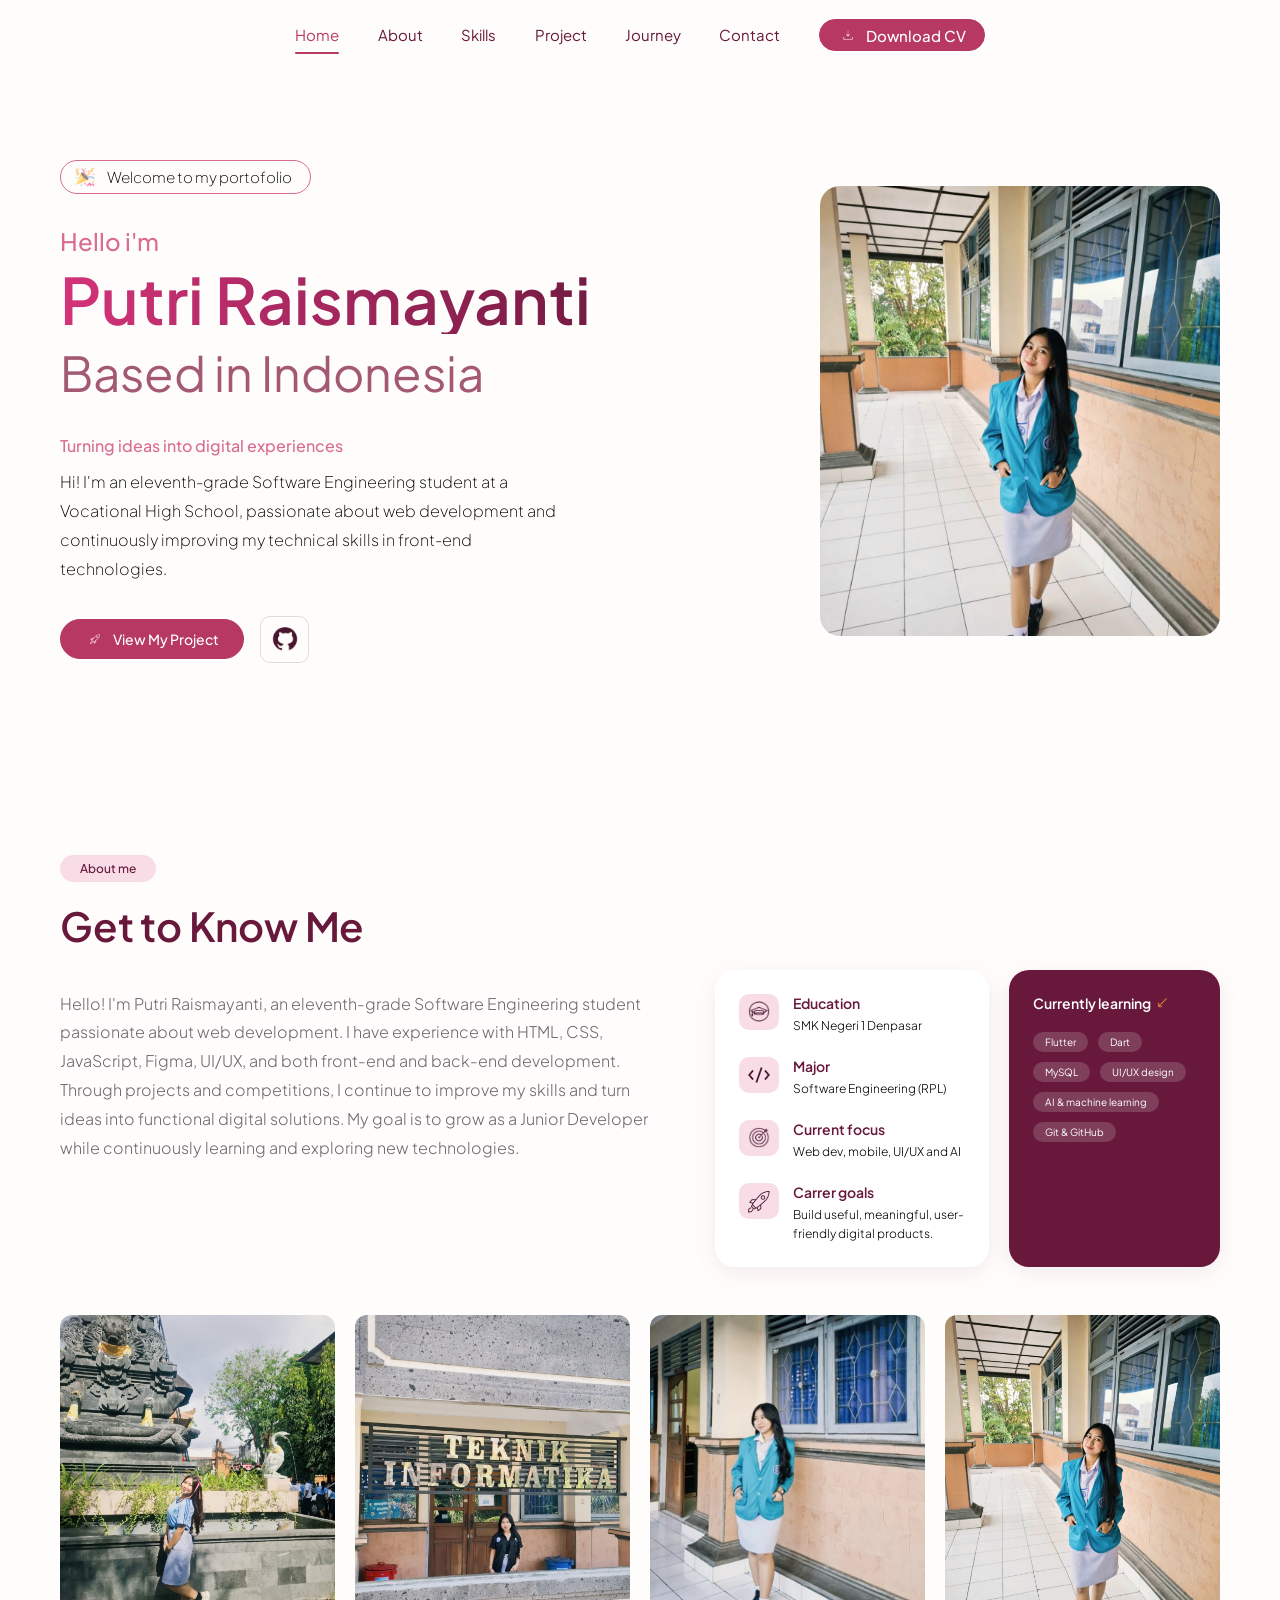
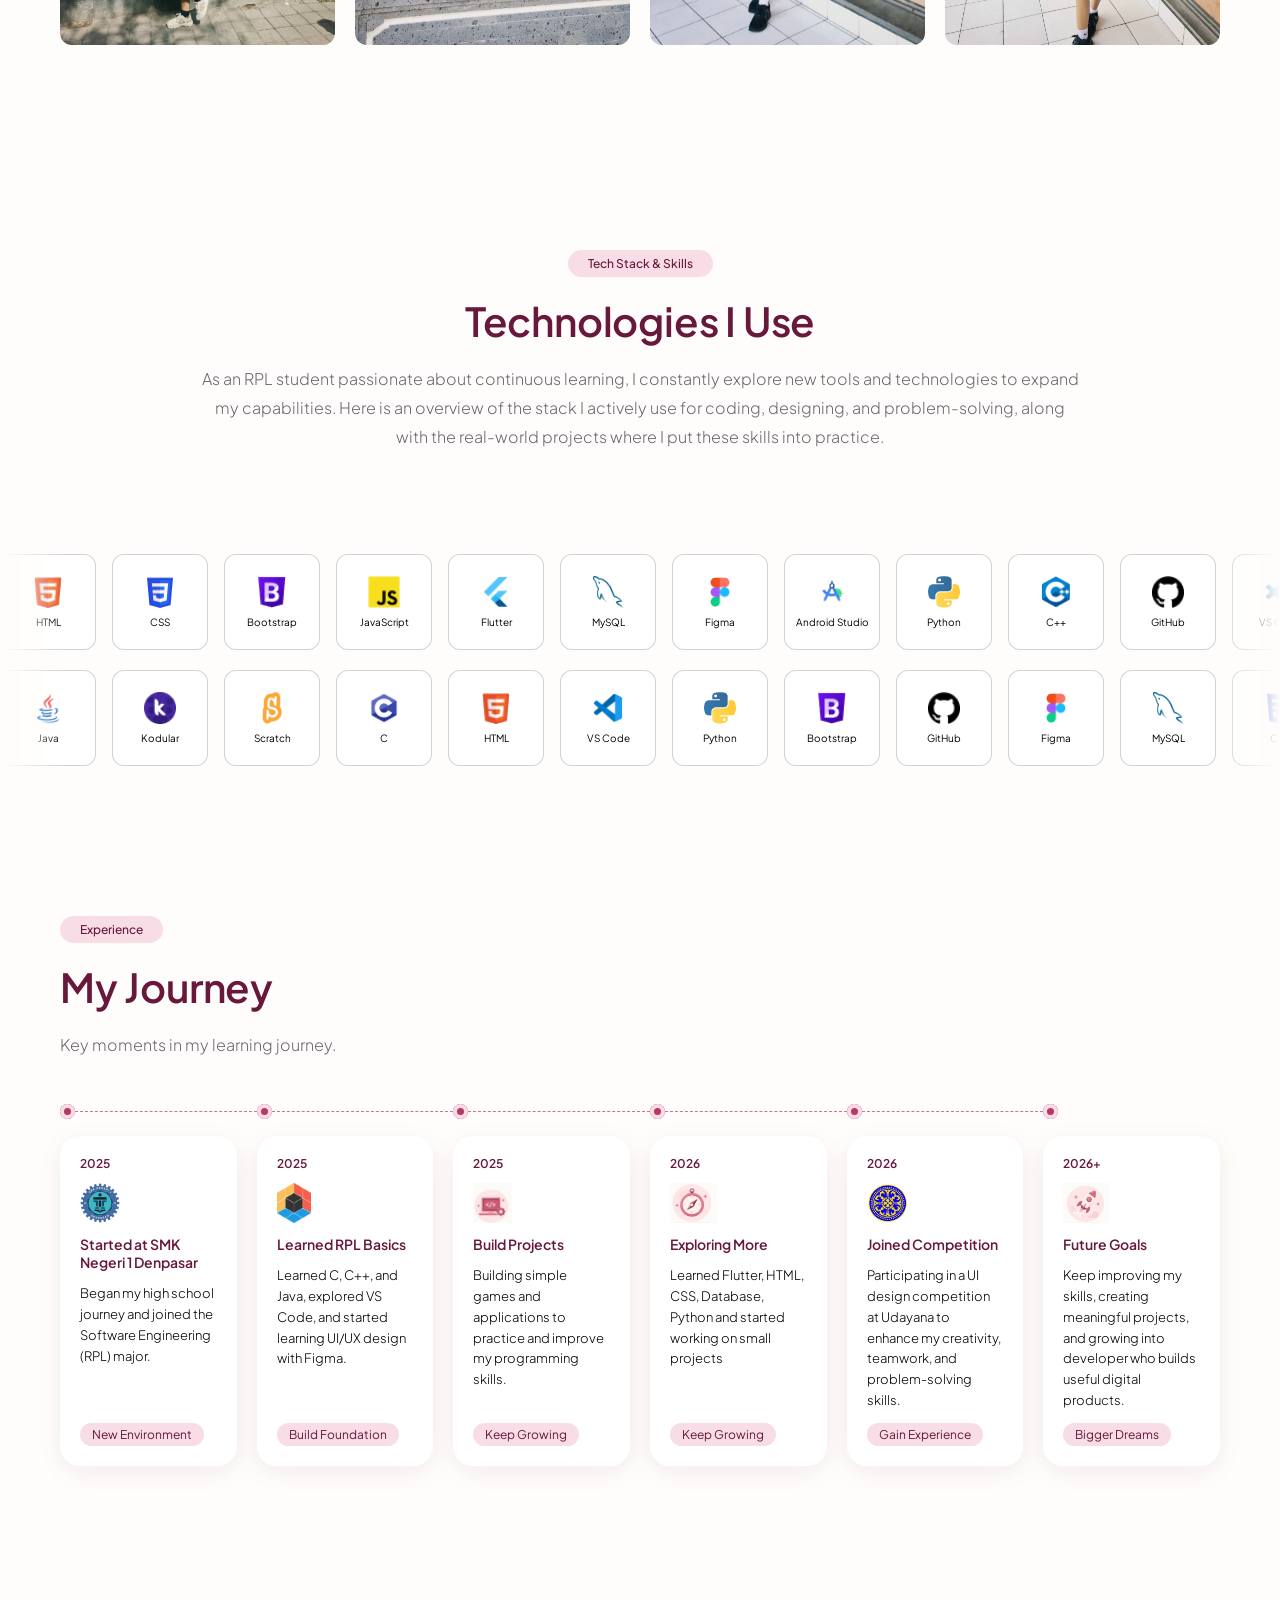
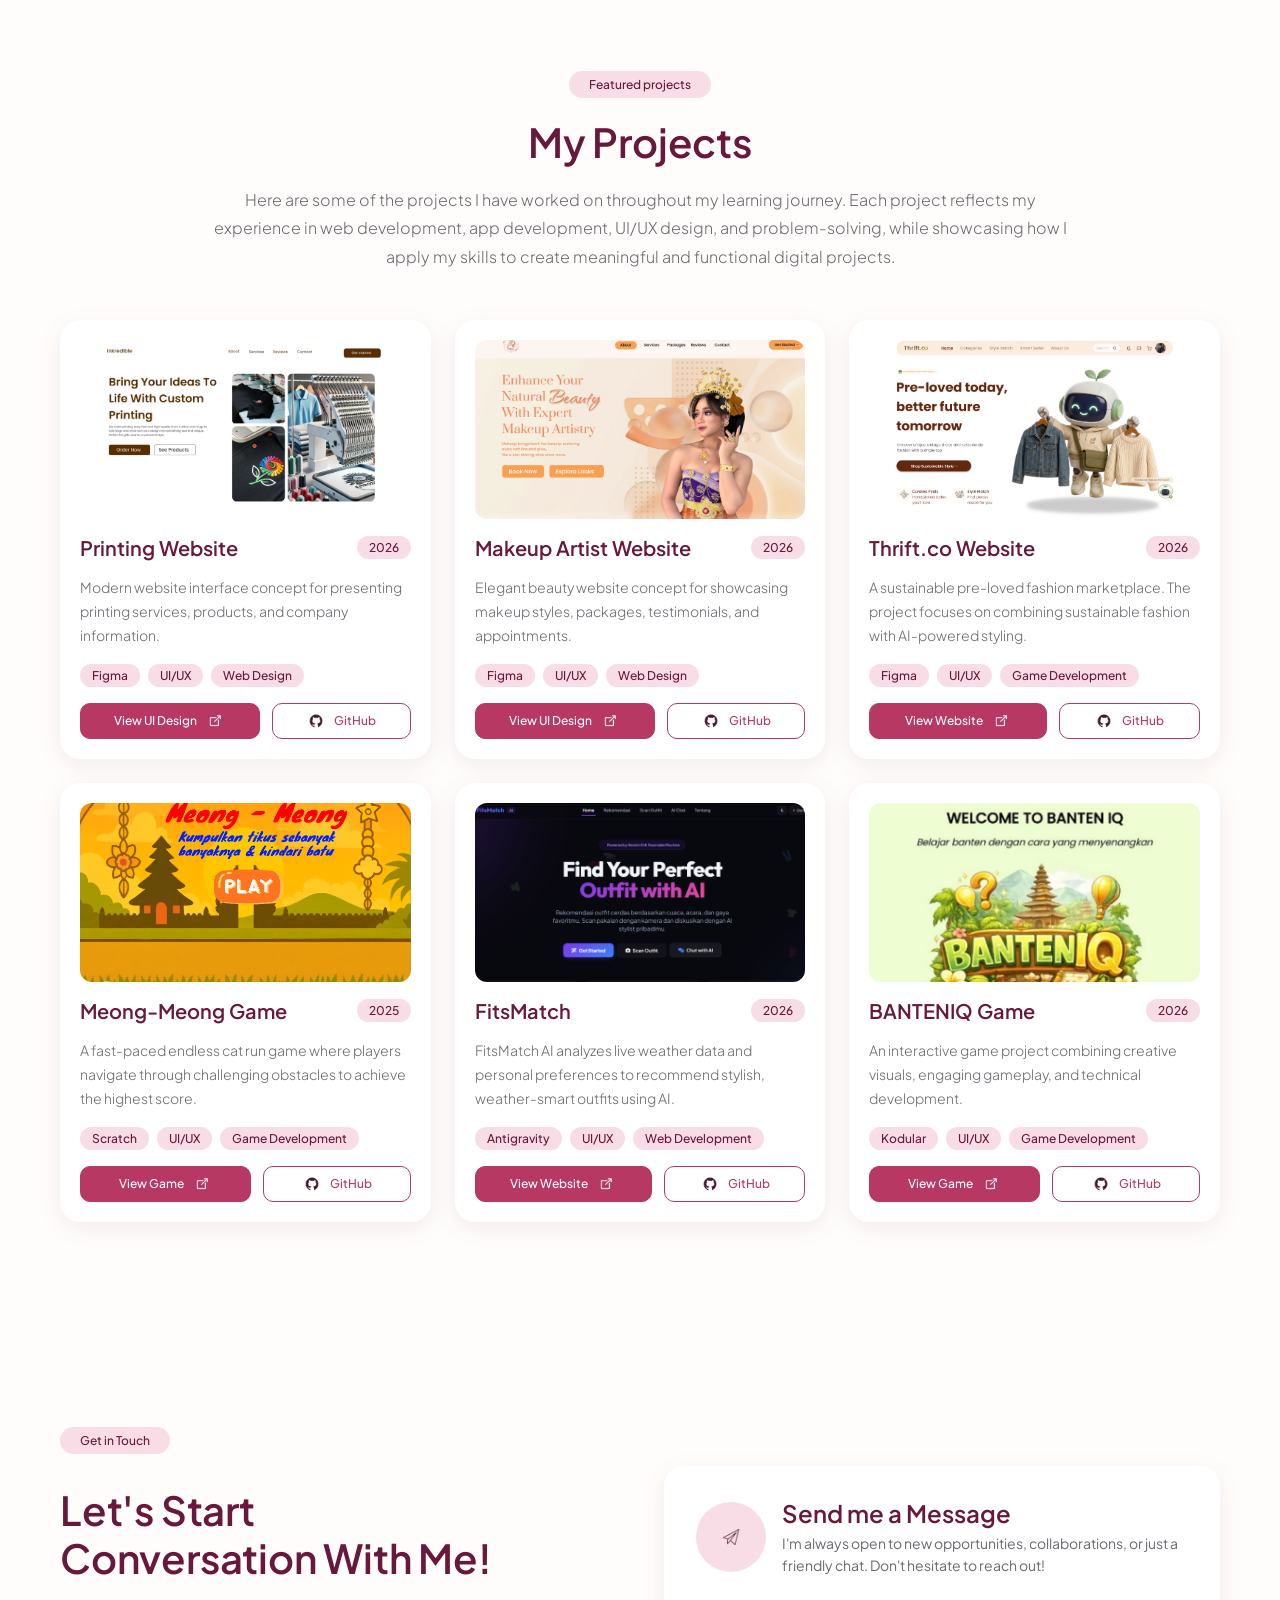
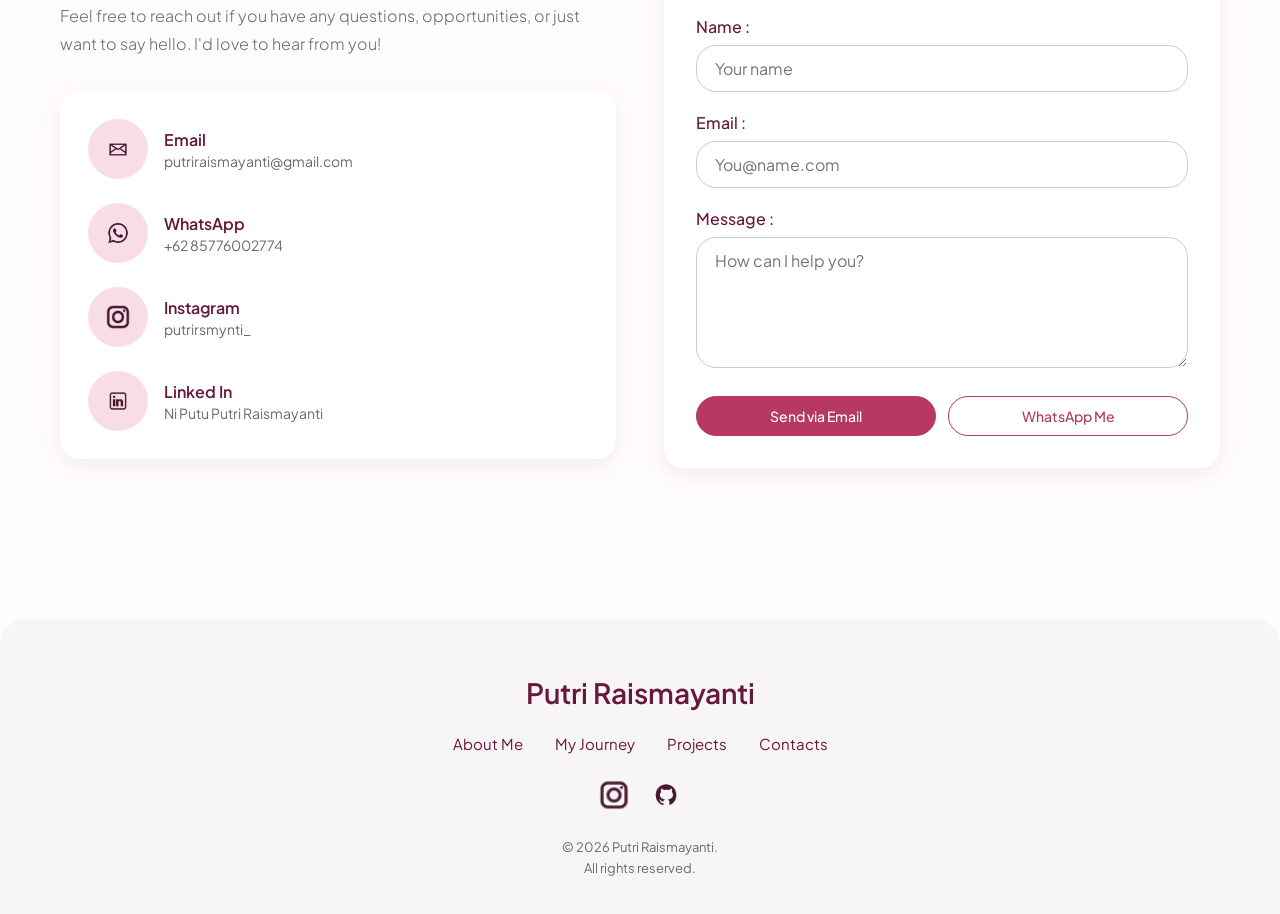
==== commit 205a074c: "new html, after js delete" ====
--- a/index.html
+++ b/index.html
@@ -14,7 +14,8 @@
 <!-- NAVBAR -->
 <header class="site-header">
   <div class="container nav-bar">
-    <button id="mobile-menu-toggle" class="mobile-menu-toggle" type="button" aria-label="Open menu" aria-expanded="false"><span></span><span></span><span></span></button>
+    <input type="checkbox" id="mobile-menu-toggle" class="menu-checkbox" aria-label="Open menu" />
+    <label for="mobile-menu-toggle" class="mobile-menu-toggle"><span></span><span></span><span></span></label>
     <nav id="main-nav" class="main-nav">
       <a href="#home" class="navlink">Home</a>
       <a href="#about" class="navlink">About</a>
@@ -22,6 +23,7 @@
       <a href="#project" class="navlink">Project</a>
       <a href="#journey" class="navlink">Journey</a>
       <a href="#contact" class="navlink">Contact</a>
+      <!-- Link CV belum dibuat: ganti href="#" dengan link CV, lalu tambahkan atribut download -->
       <a href="#" class="btn btn-primary download-cv"><img src="download0.png" alt="" />Download CV</a>
     </nav>
   </div>
@@ -78,7 +80,64 @@
   <h2 class="title">Technologies I Use</h2>
   <p class="body-text sub">As an RPL student passionate about continuous learning, I constantly explore new tools and technologies to expand my capabilities. Here is an overview of the stack I actively use for coding, designing, and problem-solving, along with the real-world projects where I put these skills into practice.</p>
 </section>
-<div class="tech-marquee-wrap" id="tech-marquee"></div>
+<div class="tech-marquee-wrap" id="tech-marquee">
+  <div class="tech-marquee-row">
+    <div class="tech-marquee-track">
+        <div class="tech-card"><img src="image-260.png" alt="HTML"><span>HTML</span></div>
+        <div class="tech-card"><img src="image-270.png" alt="CSS"><span>CSS</span></div>
+        <div class="tech-card"><img src="image-290.png" alt="Bootstrap"><span>Bootstrap</span></div>
+        <div class="tech-card"><img src="image-310.png" alt="JavaScript"><span>JavaScript</span></div>
+        <div class="tech-card"><img src="image-320.png" alt="Flutter"><span>Flutter</span></div>
+        <div class="tech-card"><img src="image-330.png" alt="MySQL"><span>MySQL</span></div>
+        <div class="tech-card"><img src="image-350.png" alt="Figma"><span>Figma</span></div>
+        <div class="tech-card"><img src="image-370.png" alt="Android Studio"><span>Android Studio</span></div>
+        <div class="tech-card"><img src="image-390.png" alt="Python"><span>Python</span></div>
+        <div class="tech-card"><img src="image-400.png" alt="C++"><span>C++</span></div>
+        <div class="tech-card"><img src="image-430.png" alt="GitHub"><span>GitHub</span></div>
+        <div class="tech-card"><img src="image-440.png" alt="VS Code"><span>VS Code</span></div>
+        <div class="tech-card"><img src="image-260.png" alt="HTML"><span>HTML</span></div>
+        <div class="tech-card"><img src="image-270.png" alt="CSS"><span>CSS</span></div>
+        <div class="tech-card"><img src="image-290.png" alt="Bootstrap"><span>Bootstrap</span></div>
+        <div class="tech-card"><img src="image-310.png" alt="JavaScript"><span>JavaScript</span></div>
+        <div class="tech-card"><img src="image-320.png" alt="Flutter"><span>Flutter</span></div>
+        <div class="tech-card"><img src="image-330.png" alt="MySQL"><span>MySQL</span></div>
+        <div class="tech-card"><img src="image-350.png" alt="Figma"><span>Figma</span></div>
+        <div class="tech-card"><img src="image-370.png" alt="Android Studio"><span>Android Studio</span></div>
+        <div class="tech-card"><img src="image-390.png" alt="Python"><span>Python</span></div>
+        <div class="tech-card"><img src="image-400.png" alt="C++"><span>C++</span></div>
+        <div class="tech-card"><img src="image-430.png" alt="GitHub"><span>GitHub</span></div>
+        <div class="tech-card"><img src="image-440.png" alt="VS Code"><span>VS Code</span></div>
+    </div>
+  </div>
+  <div class="tech-marquee-row">
+    <div class="tech-marquee-track reverse">
+        <div class="tech-card"><img src="image-460.png" alt="Java"><span>Java</span></div>
+        <div class="tech-card"><img src="image-470.png" alt="Kodular"><span>Kodular</span></div>
+        <div class="tech-card"><img src="image-630.png" alt="Scratch"><span>Scratch</span></div>
+        <div class="tech-card"><img src="image-650.png" alt="C"><span>C</span></div>
+        <div class="tech-card"><img src="image-660.png" alt="HTML"><span>HTML</span></div>
+        <div class="tech-card"><img src="image-670.png" alt="VS Code"><span>VS Code</span></div>
+        <div class="tech-card"><img src="image-680.png" alt="Python"><span>Python</span></div>
+        <div class="tech-card"><img src="image-690.png" alt="Bootstrap"><span>Bootstrap</span></div>
+        <div class="tech-card"><img src="image-700.png" alt="GitHub"><span>GitHub</span></div>
+        <div class="tech-card"><img src="image-710.png" alt="Figma"><span>Figma</span></div>
+        <div class="tech-card"><img src="image-720.png" alt="MySQL"><span>MySQL</span></div>
+        <div class="tech-card"><img src="image-730.png" alt="CSS"><span>CSS</span></div>
+        <div class="tech-card"><img src="image-460.png" alt="Java"><span>Java</span></div>
+        <div class="tech-card"><img src="image-470.png" alt="Kodular"><span>Kodular</span></div>
+        <div class="tech-card"><img src="image-630.png" alt="Scratch"><span>Scratch</span></div>
+        <div class="tech-card"><img src="image-650.png" alt="C"><span>C</span></div>
+        <div class="tech-card"><img src="image-660.png" alt="HTML"><span>HTML</span></div>
+        <div class="tech-card"><img src="image-670.png" alt="VS Code"><span>VS Code</span></div>
+        <div class="tech-card"><img src="image-680.png" alt="Python"><span>Python</span></div>
+        <div class="tech-card"><img src="image-690.png" alt="Bootstrap"><span>Bootstrap</span></div>
+        <div class="tech-card"><img src="image-700.png" alt="GitHub"><span>GitHub</span></div>
+        <div class="tech-card"><img src="image-710.png" alt="Figma"><span>Figma</span></div>
+        <div class="tech-card"><img src="image-720.png" alt="MySQL"><span>MySQL</span></div>
+        <div class="tech-card"><img src="image-730.png" alt="CSS"><span>CSS</span></div>
+    </div>
+  </div>
+</div>
 
 <!-- JOURNEY -->
 <section id="journey" class="section container">
@@ -186,19 +245,19 @@
       </div>
     </div>
 
-    <div class="card form-card">
+    <form class="card form-card" action="mailto:putriraismayanti@gmail.com" method="post" enctype="text/plain" rel="noopener noreferrer">
       <div class="form-head"><span class="contact-icon-bg"><img src="paper-plane0.png" alt="" /></span><div><h3>Send me a Message</h3><p>I'm always open to new opportunities, collaborations, or just a friendly chat. Don't hesitate to reach out!</p></div></div>
       <label for="contact-name">Name :</label>
-      <input type="text" id="contact-name" placeholder="Your name" />
+      <input type="text" id="contact-name" name="name" placeholder="Your name" required />
       <label for="contact-email">Email :</label>
-      <input type="email" id="contact-email" placeholder="You@name.com" />
+      <input type="email" id="contact-email" name="email" placeholder="You@name.com" />
       <label for="contact-message">Message :</label>
-      <textarea id="contact-message" rows="5" placeholder="How can I help you?"></textarea>
+      <textarea id="contact-message" name="text" rows="5" placeholder="How can I help you?" required></textarea>
       <div class="form-actions">
-        <button type="button" id="btn-send-email" class="btn btn-primary">Send via Email</button>
-        <button type="button" id="btn-send-whatsapp" class="btn btn-outline">WhatsApp Me</button>
-      </div>
-    </div>
+        <button type="submit" id="btn-send-email" class="btn btn-primary">Send via Email</button>
+        <button type="submit" id="btn-send-whatsapp" class="btn btn-outline" formaction="https://wa.me/6285776002774" formmethod="get" formenctype="application/x-www-form-urlencoded" formtarget="_blank">WhatsApp Me</button>
+      </div>
+    </form>
   </div>
 </section>
 </main>
@@ -221,6 +280,5 @@
   </div>
 </footer>
 
-<script src="script.js"></script>
 </body>
 </html>
--- a/style.css
+++ b/style.css
@@ -1,3455 +1,216 @@
-:root,
-[data-variable-collection-mode="mode-1"] {
-  /* mode-1 */
+/* VARIABEL (ubah jarak global)*/
+:root {
   --burgundy: #68183b;
   --soft-pink: #f8dde6;
   --dusty-pink: #d96c91;
   --warm-white: #fffdfb;
   --soft-gray: #6b6870;
   --rose: #b63863;
-}
-
-* {
-  font-family: "Plus Jakarta Sans", "PlusJakartaSans-Regular", sans-serif;
+
+  --gutter: clamp(16px, 5vw, 60px);
+  --shadow: 0 6px 24px rgba(104, 24, 59, 0.08);
+
+  --space-xs: 8px;
+  --space-sm: 12px;
+  --space-md: 20px;
+  --space-lg: 32px;
+  --space-xl: 48px;
+}
+
+
+/* DASAR */
+*,
+*::before,
+*::after {
+  box-sizing: border-box;
 }
 
 html {
   scroll-behavior: smooth;
+  scroll-padding-top: 70px;
+  -webkit-text-size-adjust: 100%;
 }
 
 body {
   margin: 0;
-  padding: 0;
-}
-
-body {
+  font-family: "Plus Jakarta Sans", sans-serif;
+  background: var(--warm-white);
+  color: #000;
   overflow-x: hidden;
-  background: var(--warm-white, #fffdfb);
-}
-.portofolio,
-.portofolio * {
-  box-sizing: border-box;
-}
-.portofolio {
-  background: var(--warm-white, #fffdfb);
-  width: 1517px;
-  height: 5461px;
-  margin: 0 auto;
+}
+
+img {
+  max-width: 100%;
+  display: block;
+}
+
+h1,
+h2,
+h3,
+p {
+  margin: 0;
+}
+
+a {
+  text-decoration: none;
+  color: inherit;
+}
+
+button,
+input,
+textarea {
+  font: inherit;
+}
+
+.container {
+  width: min(1280px, 100% - 2 * var(--gutter));
+  margin-inline: auto;
+}
+
+.section {
+  padding-block: clamp(56px, 8vw, 110px);
+}
+
+.center {
+  text-align: center;
+}
+
+.center .body-text {
+  margin-inline: auto;
+}
+
+
+/* KOMPONEN UMUM */
+.pill {
+  display: inline-block;
+  background: var(--soft-pink);
+  color: var(--burgundy);
+  border-radius: 50px;
+  padding: 6px 20px;
+  font-size: 12px;
+  font-weight: 500;
+}
+
+.pill.sm {
+  padding: 4px 12px;
+}
+
+.title {
+  color: var(--burgundy);
+  font-weight: 600;
+  letter-spacing: -0.2px;
+  font-size: clamp(28px, 4.5vw, 40px);
+  line-height: 1.2;
+  margin-top: var(--space-md);
+}
+
+.body-text {
+  color: var(--soft-gray);
+  font-size: clamp(14px, 1.6vw, 16px);
+  line-height: 1.8;
+  font-weight: 300;
+  margin-top: var(--space-md);
+}
+
+.sub {
+  max-width: 880px;
+}
+
+.card {
+  background: #fff;
+  border-radius: 20px;
+  box-shadow: var(--shadow);
+}
+
+.btn {
+  display: inline-flex;
+  align-items: center;
+  justify-content: center;
+  gap: var(--space-xs);
+  min-height: 40px;
+  padding: 8px 24px;
+  border-radius: 50px;
+  border: 1px solid var(--rose);
+  font-size: 14px;
+  font-weight: 500;
+  cursor: pointer;
+  transition: transform 0.2s, opacity 0.2s;
+}
+
+.btn img {
+  width: 20px;
+  height: auto;
+}
+
+.btn:hover {
+  transform: translateY(-2px);
+}
+
+.btn-primary {
+  background: var(--rose);
+  color: #fff;
+}
+
+.btn-outline {
+  background: transparent;
+  color: var(--rose);
+}
+
+.btn-sm {
+  border-radius: 10px;
+  font-size: 12px;
+  padding: 6px 14px;
+  min-height: 36px;
+}
+
+
+/* NAVBAR */
+.site-header {
+  position: sticky;
+  top: 0;
+  z-index: 100;
+  background: rgba(255, 253, 251, 0.92);
+  backdrop-filter: blur(8px);
+}
+
+.nav-bar {
+  display: flex;
+  justify-content: center;
+  align-items: center;
+  min-height: 70px;
   position: relative;
-  overflow: visible;
-}
-.rectangle-26 {
-  background: rgba(217, 217, 217, 0);
-  border-radius: 50px;
-  border-style: solid;
-  border-color: var(--dusty-pink, #d96c91);
-  border-width: 1px;
-  width: 249px;
-  height: 34px;
-  position: absolute;
-  left: 222px;
-  top: 234px;
-}
-.welcome-to-my-portofolio {
-  color: #000000;
-  text-align: left;
-  font-family: "PlusJakartaSans-ExtraLight", sans-serif;
+}
+
+.main-nav {
+  display: flex;
+  align-items: center;
+  gap: clamp(20px, 3vw, 40px);
+}
+
+.navlink {
+  position: relative;
+  color: var(--burgundy);
   font-size: 15px;
   line-height: 26px;
-  letter-spacing: -0.2px;
-  font-weight: 200;
-  position: absolute;
-  left: 281px;
-  top: 238px;
-  display: flex;
-  align-items: center;
-  justify-content: flex-start;
-}
-.confetti {
-  width: 31px;
-  height: 27px;
-  position: absolute;
-  left: 235px;
-  top: 236px;
-  object-fit: cover;
-}
-.line-1 {
-  margin-top: -1px;
-  border-style: solid;
-  border-color: rgba(0, 0, 0, 0.5);
-  border-width: 1px 0 0 0;
-  width: 28px;
-  height: 0px;
-  position: absolute;
-  left: 273px;
-  top: 237px;
-  transform-origin: 0 0;
-  transform: rotate(90deg) scale(1, 1);
-}
-.home {
-  color: var(--burgundy, #68183b);
-  text-align: left;
-  font-family: "PlusJakartaSans-Regular", sans-serif;
-  font-size: 15px;
-  line-height: 26px;
-  letter-spacing: -0.2px;
-  font-weight: 400;
-  position: absolute;
-  left: 401px;
-  top: 53px;
-  display: flex;
-  align-items: center;
-  justify-content: flex-start;
-}
-.about {
-  color: var(--burgundy, #68183b);
-  text-align: left;
-  font-family: "PlusJakartaSans-Regular", sans-serif;
-  font-size: 15px;
-  line-height: 26px;
-  letter-spacing: -0.2px;
-  font-weight: 400;
-  position: absolute;
-  left: 479px;
-  top: 53px;
-  display: flex;
-  align-items: center;
-  justify-content: flex-start;
-}
-.skills {
-  color: var(--burgundy, #68183b);
-  text-align: left;
-  font-family: "PlusJakartaSans-Regular", sans-serif;
-  font-size: 15px;
-  line-height: 26px;
-  letter-spacing: -0.2px;
-  font-weight: 400;
-  position: absolute;
-  left: 557px;
-  top: 53px;
-  display: flex;
-  align-items: center;
-  justify-content: flex-start;
-}
-.project {
-  color: var(--burgundy, #68183b);
-  text-align: left;
-  font-family: "PlusJakartaSans-Regular", sans-serif;
-  font-size: 15px;
-  line-height: 26px;
-  letter-spacing: -0.2px;
-  font-weight: 400;
-  position: absolute;
-  left: 626px;
-  top: 53px;
-  display: flex;
-  align-items: center;
-  justify-content: flex-start;
-}
-.journey {
-  color: var(--burgundy, #68183b);
-  text-align: left;
-  font-family: "PlusJakartaSans-Regular", sans-serif;
-  font-size: 15px;
-  line-height: 26px;
-  letter-spacing: -0.2px;
-  font-weight: 400;
-  position: absolute;
-  left: 712px;
-  top: 53px;
-  display: flex;
-  align-items: center;
-  justify-content: flex-start;
-}
-.contact {
-  color: var(--burgundy, #68183b);
-  text-align: left;
-  font-family: "PlusJakartaSans-Regular", sans-serif;
-  font-size: 15px;
-  line-height: 26px;
-  letter-spacing: -0.2px;
-  font-weight: 400;
-  position: absolute;
-  left: 800px;
-  top: 53px;
-  display: flex;
-  align-items: center;
-  justify-content: flex-start;
-}
-.rectangle-27 {
-  background: var(--rose, #b63863);
-  border-radius: 20px;
-  width: 150px;
-  height: 30px;
-  position: absolute;
-  left: 888px;
-  top: 47px;
-}
-.download-cv {
-  color: #ffffff;
-  text-align: left;
-  font-family: "PlusJakartaSans-Regular", sans-serif;
-  font-size: 15px;
-  line-height: 26px;
-  letter-spacing: -0.2px;
-  font-weight: 400;
-  position: absolute;
-  left: 929px;
-  top: 49px;
-  display: flex;
-  align-items: center;
-  justify-content: flex-start;
-}
-.hello-i-m {
-  color: var(--dusty-pink, #d96c91);
-  text-align: left;
-  font-family: "PlusJakartaSans-Medium", sans-serif;
-  font-size: 24px;
-  line-height: 26px;
-  letter-spacing: -0.2px;
-  font-weight: 500;
-  position: absolute;
-  left: 224px;
-  top: 302px;
-  display: flex;
-  align-items: center;
-  justify-content: flex-start;
-}
-.putri-raismayanti {
-  background: linear-gradient(to left, rgba(0, 0, 0, 0.2), rgba(0, 0, 0, 0.2)),
-    linear-gradient(90deg, rgba(201, 0, 88, 0.8) 0%, rgba(104, 24, 59, 1) 100%);
-  background-clip: text;
-  -webkit-background-clip: text;
-  -webkit-text-fill-color: transparent;
-  text-align: left;
-  font-family: "PlusJakartaSans-SemiBold", sans-serif;
-  font-size: 64px;
-  line-height: 1.1;
-  white-space: nowrap;
-  letter-spacing: -0.2px;
-  font-weight: 600;
-  position: absolute;
-  left: 222px;
-  top: 332px;
-  width: auto;
-  height: auto;
-  display: flex;
-  align-items: center;
-  justify-content: flex-start;
-}
-.based-in-indonesia {
-  background: linear-gradient(to left, rgba(0, 0, 0, 0.2), rgba(0, 0, 0, 0.2)),
-    linear-gradient(to left, #a25971, #a25971);
-  background-clip: text;
-  -webkit-background-clip: text;
-  -webkit-text-fill-color: transparent;
-  text-align: left;
-  font-family: "PlusJakartaSans-Regular", sans-serif;
-  font-size: 48px;
-  line-height: 26px;
-  letter-spacing: -0.2px;
-  font-weight: 400;
-  position: absolute;
-  left: 218px;
-  top: 404px;
-  width: 700px;
-  height: 71px;
-  display: flex;
-  align-items: center;
-  justify-content: flex-start;
-}
-.hi-i-m-an-eleventh-grade-software-engineering-student-at-a-vocational-high-school-passionate-about-web-development-and-continuously-improving-my-technical-skills-in-front-end-technologies {
-  color: #000000;
-  text-align: left;
-  font-family: "PlusJakartaSans-ExtraLight", sans-serif;
-  font-size: 12px;
-  line-height: 20px;
-  letter-spacing: -0.2px;
-  font-weight: 200;
-  position: absolute;
-  left: 223px;
-  top: 503px;
-  width: 517px;
-  display: flex;
-  align-items: center;
-  justify-content: flex-start;
-}
-.turning-ideas-into-digital-experiences {
-  color: var(--dusty-pink, #d96c91);
-  text-align: left;
-  font-family: "PlusJakartaSans-Medium", sans-serif;
-  font-size: 16px;
-  line-height: 20px;
-  letter-spacing: -0.2px;
-  font-weight: 500;
-  position: absolute;
-  left: 220px;
-  top: 476px;
-  display: flex;
-  align-items: center;
-  justify-content: flex-start;
-}
-.download {
-  width: 33px;
-  height: 22px;
-  position: absolute;
-  left: 896px;
-  top: 50px;
-  object-fit: cover;
-}
-.rectangle-28 {
-  background: var(--rose, #b63863);
-  border-radius: 50px;
-  width: 204px;
-  height: 34px;
-  position: absolute;
-  left: 218px;
-  top: 586px;
-}
-.view-my-project {
-  color: #ffffff;
-  text-align: left;
-  font-family: "PlusJakartaSans-Medium", sans-serif;
-  font-size: 16px;
-  line-height: 20px;
-  letter-spacing: -0.2px;
-  font-weight: 500;
-  position: absolute;
-  left: 267px;
-  top: 592px;
-  display: flex;
-  align-items: center;
-  justify-content: flex-start;
-}
-.rocket {
-  width: 37px;
-  height: 19px;
-  position: absolute;
-  left: 227px;
-  top: 593px;
-  object-fit: cover;
-}
-.rectangle-31 {
-  background: var(--soft-pink, #f8dde6);
-  border-radius: 50px;
-  width: 78px;
-  height: 24px;
-  position: absolute;
-  left: 120px;
-  top: 803px;
-}
-.about-me {
-  color: var(--burgundy, #68183b);
-  text-align: left;
-  font-family: "PlusJakartaSans-Medium", sans-serif;
-  font-size: 10px;
-  line-height: 20px;
-  letter-spacing: -0.2px;
-  font-weight: 500;
-  position: absolute;
-  left: 136px;
-  top: 805px;
-  display: flex;
-  align-items: center;
-  justify-content: flex-start;
-}
-.[base64] {
-  color: #000000;
-  text-align: left;
-  font-family: "PlusJakartaSans-Regular", sans-serif;
-  font-size: 16px;
-  line-height: 32px;
-  letter-spacing: -0.2px;
-  font-weight: 400;
-  position: absolute;
-  left: 125px;
-  top: 878px;
-  width: 623px;
-  display: flex;
-  align-items: center;
-  justify-content: flex-start;
-}
-.rectangle-32 {
-  background: #ffffff;
-  border-radius: 20px;
-  border-style: solid;
-  border-color: var(--soft-gray, #6b6870);
-  border-width: 1px;
-  width: 282px;
-  height: 230px;
-  position: absolute;
-  left: 801px;
-  top: 844px;
-}
-.education {
-  color: var(--burgundy, #68183b);
-  text-align: left;
-  font-family: "PlusJakartaSans-Medium", sans-serif;
-  font-size: 14px;
-  line-height: 25px;
-  letter-spacing: -0.2px;
-  font-weight: 500;
-  position: absolute;
-  left: 863px;
-  top: 855px;
-  display: flex;
-  align-items: center;
-  justify-content: flex-start;
-}
-.major {
-  color: var(--burgundy, #68183b);
-  text-align: left;
-  font-family: "PlusJakartaSans-Medium", sans-serif;
-  font-size: 14px;
-  line-height: 25px;
-  letter-spacing: -0.2px;
-  font-weight: 500;
-  position: absolute;
-  left: 864px;
-  top: 900px;
-  display: flex;
-  align-items: center;
-  justify-content: flex-start;
-}
-.current-focus {
-  color: var(--burgundy, #68183b);
-  text-align: left;
-  font-family: "PlusJakartaSans-Medium", sans-serif;
-  font-size: 14px;
-  line-height: 25px;
-  letter-spacing: -0.2px;
-  font-weight: 500;
-  position: absolute;
-  left: 865px;
-  top: 947px;
-  display: flex;
-  align-items: center;
-  justify-content: flex-start;
-}
-.carrer-goals {
-  color: var(--burgundy, #68183b);
-  text-align: left;
-  font-family: "PlusJakartaSans-Medium", sans-serif;
-  font-size: 14px;
-  line-height: 25px;
-  letter-spacing: -0.2px;
-  font-weight: 500;
-  position: absolute;
-  left: 865px;
-  top: 994px;
-  display: flex;
-  align-items: center;
-  justify-content: flex-start;
-}
-.rectangle-34 {
-  background: var(--soft-pink, #f8dde6);
-  border-radius: 10px;
-  width: 40px;
-  height: 36px;
-  position: absolute;
-  left: 816px;
-  top: 858px;
-}
-.rectangle-35 {
-  background: var(--soft-pink, #f8dde6);
-  border-radius: 10px;
-  width: 40px;
-  height: 36px;
-  position: absolute;
-  left: 817px;
-  top: 903px;
-}
-.rectangle-36 {
-  background: var(--soft-pink, #f8dde6);
-  border-radius: 10px;
-  width: 40px;
-  height: 36px;
-  position: absolute;
-  left: 818px;
-  top: 950px;
-}
-.rectangle-37 {
-  background: var(--soft-pink, #f8dde6);
-  border-radius: 10px;
-  width: 40px;
-  height: 36px;
-  position: absolute;
-  left: 818px;
-  top: 997px;
-}
-.smk-negeri-1-denpasar {
-  color: #000000;
-  text-align: left;
-  font-family: "PlusJakartaSans-ExtraLight", sans-serif;
-  font-size: 12px;
-  line-height: 25px;
-  letter-spacing: -0.2px;
-  font-weight: 200;
-  position: absolute;
-  left: 863px;
-  top: 874px;
-  display: flex;
-  align-items: center;
-  justify-content: flex-start;
-}
-.software-engineering-rpl {
-  color: #000000;
-  text-align: left;
-  font-family: "PlusJakartaSans-ExtraLight", sans-serif;
-  font-size: 12px;
-  line-height: 15px;
-  letter-spacing: -0.2px;
-  font-weight: 200;
-  position: absolute;
-  left: 864px;
-  top: 921px;
-  display: flex;
-  align-items: center;
-  justify-content: flex-start;
-}
-.web-dev-mobile-ui-ux-and-ai {
-  color: #000000;
-  text-align: left;
-  font-family: "PlusJakartaSans-ExtraLight", sans-serif;
-  font-size: 12px;
-  line-height: 15px;
-  letter-spacing: -0.2px;
-  font-weight: 200;
-  position: absolute;
-  left: 865px;
-  top: 968px;
-  width: 166px;
-  display: flex;
-  align-items: center;
-  justify-content: flex-start;
-}
-.build-useful-meaningful-user-friendly-digital-products {
-  color: #000000;
-  text-align: left;
-  font-family: "PlusJakartaSans-ExtraLight", sans-serif;
-  font-size: 12px;
-  line-height: 15px;
-  letter-spacing: -0.2px;
-  font-weight: 200;
-  position: absolute;
-  left: 865px;
-  top: 1015px;
-  width: 202px;
-  display: flex;
-  align-items: center;
-  justify-content: flex-start;
-}
-.rectangle-33 {
-  background: var(--burgundy, #68183b);
-  border-radius: 20px;
-  width: 204px;
-  height: 230px;
-  position: absolute;
-  left: 1116px;
-  top: 844px;
-}
-.currently-learning {
-  color: #ffffff;
-  text-align: left;
-  font-family: "PlusJakartaSans-SemiBold", sans-serif;
-  font-size: 14px;
-  line-height: 15px;
-  letter-spacing: -0.2px;
-  font-weight: 600;
-  position: absolute;
-  left: 1140px;
-  top: 856px;
-  display: flex;
-  align-items: center;
-  justify-content: flex-start;
-}
-.rectangle-38 {
-  background: rgba(217, 217, 217, 0.2);
-  border-radius: 50px;
-  width: 52px;
-  height: 19px;
-  position: absolute;
-  left: 1140px;
-  top: 886px;
-}
-.rectangle-40 {
-  background: rgba(217, 217, 217, 0.2);
-  border-radius: 50px;
-  width: 54px;
-  height: 19px;
-  position: absolute;
-  left: 1140px;
-  top: 915px;
-}
-.rectangle-41 {
-  background: rgba(217, 217, 217, 0.2);
-  border-radius: 50px;
-  width: 77px;
-  height: 19px;
-  position: absolute;
-  left: 1140px;
-  top: 944px;
-}
-.rectangle-42 {
-  background: rgba(217, 217, 217, 0.2);
-  border-radius: 50px;
-  width: 114px;
-  height: 19px;
-  position: absolute;
-  left: 1140px;
-  top: 973px;
-}
-.rectangle-43 {
-  background: rgba(217, 217, 217, 0.2);
-  border-radius: 50px;
-  width: 78px;
-  height: 19px;
-  position: absolute;
-  left: 1140px;
-  top: 1002px;
-}
-.rectangle-39 {
-  background: rgba(217, 217, 217, 0.2);
-  border-radius: 50px;
-  width: 43px;
-  height: 19px;
-  position: absolute;
-  left: 1199px;
-  top: 886px;
-}
-.flutter {
-  color: #ffffff;
-  text-align: left;
-  font-family: "PlusJakartaSans-SemiBold", sans-serif;
-  font-size: 10px;
-  line-height: 15px;
-  letter-spacing: -0.2px;
-  font-weight: 600;
-  position: absolute;
-  left: 1150px;
-  top: 887px;
-  display: flex;
-  align-items: center;
-  justify-content: flex-start;
-}
-.dart {
-  color: #ffffff;
-  text-align: left;
-  font-family: "PlusJakartaSans-SemiBold", sans-serif;
-  font-size: 10px;
-  line-height: 15px;
-  letter-spacing: -0.2px;
-  font-weight: 600;
-  position: absolute;
-  left: 1211px;
-  top: 887px;
-  display: flex;
-  align-items: center;
-  justify-content: flex-start;
-}
-.my-sql {
-  color: #ffffff;
-  text-align: left;
-  font-family: "PlusJakartaSans-SemiBold", sans-serif;
-  font-size: 10px;
-  line-height: 15px;
-  letter-spacing: -0.2px;
-  font-weight: 600;
-  position: absolute;
-  left: 1150px;
-  top: 916px;
-  display: flex;
-  align-items: center;
-  justify-content: flex-start;
-}
-.ui-ux-design {
-  color: #ffffff;
-  text-align: left;
-  font-family: "PlusJakartaSans-SemiBold", sans-serif;
-  font-size: 10px;
-  line-height: 15px;
-  letter-spacing: -0.2px;
-  font-weight: 600;
-  position: absolute;
-  left: 1150px;
-  top: 945px;
-  display: flex;
-  align-items: center;
-  justify-content: flex-start;
-}
-.ai-machine-learning {
-  color: #ffffff;
-  text-align: left;
-  font-family: "PlusJakartaSans-SemiBold", sans-serif;
-  font-size: 10px;
-  line-height: 15px;
-  letter-spacing: -0.2px;
-  font-weight: 600;
-  position: absolute;
-  left: 1150px;
-  top: 974px;
-  display: flex;
-  align-items: center;
-  justify-content: flex-start;
-}
-.git-git-hub {
-  color: #ffffff;
-  text-align: left;
-  font-family: "PlusJakartaSans-SemiBold", sans-serif;
-  font-size: 10px;
-  line-height: 15px;
-  letter-spacing: -0.2px;
-  font-weight: 600;
-  position: absolute;
-  left: 1150px;
-  top: 1003px;
-  display: flex;
-  align-items: center;
-  justify-content: flex-start;
-}
-.rocket2 {
-  width: 22px;
-  height: 37px;
-  position: absolute;
-  left: 828px;
-  top: 998px;
-  object-fit: cover;
-}
-.goal {
-  width: 25px;
-  height: 24px;
-  position: absolute;
-  left: 825px;
-  top: 956px;
-  object-fit: cover;
-}
-.source-code {
-  width: 22px;
-  height: 22px;
-  position: absolute;
-  left: 827px;
-  top: 911px;
-  object-fit: cover;
-}
-.education2 {
-  width: 26px;
-  height: 35px;
-  position: absolute;
-  left: 823px;
-  top: 858px;
-  object-fit: cover;
-}
-.down-left-arrow {
-  width: 11px;
-  height: 9px;
-  position: absolute;
-  left: 1273px;
-  top: 869px;
-  transform-origin: 0 0;
-  transform: rotate(-180deg) scale(1, 1);
-  object-fit: cover;
-}
-.get-to-know-me {
-  color: var(--burgundy, #68183b);
-  text-align: left;
-  font-family: "PlusJakartaSans-SemiBold", sans-serif;
-  font-size: 40px;
-  line-height: 32px;
-  letter-spacing: -0.2px;
-  font-weight: 600;
-  position: absolute;
-  left: 120px;
-  top: 840px;
-  display: flex;
-  align-items: center;
-  justify-content: flex-start;
-}
-.rectangle-44 {
-  background: var(--soft-pink, #f8dde6);
-  border-radius: 50px;
-  width: 125px;
-  height: 24px;
-  position: absolute;
-  left: 643px;
-  top: 1511px;
-}
-.rectangle-106 {
-  background: var(--soft-pink, #f8dde6);
-  border-radius: 50px;
-  width: 125px;
-  height: 24px;
-  position: absolute;
-  left: 50%;
-  translate: -50%;
-  top: 2780px;
-}
-.tech-stack-skills {
-  color: var(--burgundy, #68183b);
-  text-align: center;
-  font-family: "PlusJakartaSans-Regular", sans-serif;
-  font-size: 10px;
-  line-height: 32px;
-  letter-spacing: -0.2px;
-  font-weight: 400;
-  position: absolute;
-  left: 664px;
-  top: 1516px;
-  width: 83px;
-  height: 13px;
-  display: flex;
-  align-items: center;
-  justify-content: center;
-}
-.featured-projects {
-  color: var(--burgundy, #68183b);
-  text-align: center;
-  font-family: "PlusJakartaSans-Regular", sans-serif;
-  font-size: 10px;
-  line-height: 32px;
-  letter-spacing: -0.2px;
-  font-weight: 400;
-  position: absolute;
-  left: 50%;
-  translate: -50%;
-  top: 2785px;
-  width: 112px;
-  height: 13px;
-  display: flex;
-  align-items: center;
-  justify-content: center;
-}
-.technologies-i-use {
-  color: var(--burgundy, #68183b);
-  text-align: center;
-  font-family: "PlusJakartaSans-SemiBold", sans-serif;
-  font-size: 40px;
-  line-height: 32px;
-  letter-spacing: -0.2px;
-  font-weight: 600;
-  position: absolute;
-  left: 50%;
-  translate: -50%;
-  top: 1552px;
-  display: flex;
-  align-items: center;
-  justify-content: center;
-}
-.my-projects {
-  color: var(--burgundy, #68183b);
-  text-align: left;
-  font-family: "PlusJakartaSans-SemiBold", sans-serif;
-  font-size: 40px;
-  line-height: 32px;
-  letter-spacing: -0.2px;
-  font-weight: 600;
-  position: absolute;
-  left: 50%;
-  translate: -50%;
-  top: 2821px;
-  display: flex;
-  align-items: center;
-  justify-content: flex-start;
-}
-.[base64] {
-  color: var(--soft-gray, #6b6870);
-  text-align: center;
-  font-family: "PlusJakartaSans-Regular", sans-serif;
-  font-size: 16px;
-  line-height: 32px;
-  letter-spacing: -0.2px;
-  font-weight: 400;
-  position: absolute;
-  left: calc(50% - 444px);
-  top: 1611px;
-  width: 880px;
-  display: flex;
-  align-items: center;
-  justify-content: center;
-}
-.my-journey {
-  color: var(--burgundy, #68183b);
-  text-align: left;
-  font-family: "PlusJakartaSans-SemiBold", sans-serif;
-  font-size: 40px;
-  line-height: 32px;
-  letter-spacing: -0.2px;
-  font-weight: 600;
-  position: absolute;
-  left: 121px;
-  top: 2127px;
-  display: flex;
-  align-items: center;
-  justify-content: flex-start;
-}
-.key-moments-in-my-learning-journey {
-  color: var(--soft-gray, #6b6870);
-  text-align: left;
-  font-family: "PlusJakartaSans-Regular", sans-serif;
-  font-size: 16px;
-  line-height: 32px;
-  letter-spacing: -0.2px;
-  font-weight: 400;
-  position: absolute;
-  left: 121px;
-  top: 2176px;
-  display: flex;
-  align-items: center;
-  justify-content: flex-start;
-}
-.ellipse-4 {
-  background: var(--soft-pink, #f8dde6);
-  border-radius: 50%;
-  width: 15px;
-  height: 15px;
-  position: absolute;
-  left: 200px;
-  top: 2244px;
-}
-.ellipse-5 {
-  background: var(--rose, #b63863);
-  border-radius: 50%;
-  width: 7.5px;
-  height: 7.5px;
-  position: absolute;
-  left: 204px;
-  top: 2248px;
-}
-.ellipse-42 {
-  background: var(--soft-pink, #f8dde6);
-  border-radius: 50%;
-  width: 15px;
-  height: 15px;
-  position: absolute;
-  left: 404px;
-  top: 2244px;
-}
-.ellipse-52 {
-  background: var(--rose, #b63863);
-  border-radius: 50%;
-  width: 7.5px;
-  height: 7.5px;
-  position: absolute;
-  left: 408px;
-  top: 2248px;
-}
-.ellipse-43 {
-  background: var(--soft-pink, #f8dde6);
-  border-radius: 50%;
-  width: 15px;
-  height: 15px;
-  position: absolute;
-  left: 608px;
-  top: 2244px;
-}
-.ellipse-53 {
-  background: var(--rose, #b63863);
-  border-radius: 50%;
-  width: 7.5px;
-  height: 7.5px;
-  position: absolute;
-  left: 612px;
-  top: 2248px;
-}
-.ellipse-44 {
-  background: var(--soft-pink, #f8dde6);
-  border-radius: 50%;
-  width: 15px;
-  height: 15px;
-  position: absolute;
-  left: 812px;
-  top: 2244px;
-}
-.ellipse-54 {
-  background: var(--rose, #b63863);
-  border-radius: 50%;
-  width: 7.5px;
-  height: 7.5px;
-  position: absolute;
-  left: 816px;
-  top: 2248px;
-}
-.ellipse-45 {
-  background: var(--soft-pink, #f8dde6);
-  border-radius: 50%;
-  width: 15px;
-  height: 15px;
-  position: absolute;
-  left: 1016px;
-  top: 2244px;
-}
-.ellipse-55 {
-  background: var(--rose, #b63863);
-  border-radius: 50%;
-  width: 7.5px;
-  height: 7.5px;
-  position: absolute;
-  left: 1020px;
-  top: 2248px;
-}
-.ellipse-46 {
-  background: var(--soft-pink, #f8dde6);
-  border-radius: 50%;
-  width: 15px;
-  height: 15px;
-  position: absolute;
-  left: 1220px;
-  top: 2244px;
-}
-.ellipse-56 {
-  background: var(--rose, #b63863);
-  border-radius: 50%;
-  width: 7.5px;
-  height: 7.5px;
-  position: absolute;
-  left: 1224px;
-  top: 2248px;
-}
-.line-2 {
-  margin-top: -0.5px;
-  border-style: solid;
-  border-color: var(--dusty-pink, #d96c91);
-  border-width: 0.5px 0 0 0;
-  width: 189px;
-  height: 0px;
-  position: absolute;
-  left: 215px;
-  top: 2252px;
-}
-.line-3 {
-  margin-top: -0.5px;
-  border-style: solid;
-  border-color: var(--dusty-pink, #d96c91);
-  border-width: 0.5px 0 0 0;
-  width: 189px;
-  height: 0px;
-  position: absolute;
-  left: 419px;
-  top: 2252px;
-}
-.line-4 {
-  margin-top: -0.5px;
-  border-style: solid;
-  border-color: var(--dusty-pink, #d96c91);
-  border-width: 0.5px 0 0 0;
-  width: 189px;
-  height: 0px;
-  position: absolute;
-  left: 623px;
-  top: 2252px;
-}
-.line-5 {
-  margin-top: -0.5px;
-  border-style: solid;
-  border-color: var(--dusty-pink, #d96c91);
-  border-width: 0.5px 0 0 0;
-  width: 189px;
-  height: 0px;
-  position: absolute;
-  left: 827px;
-  top: 2252px;
-}
-.line-7 {
-  margin-top: -0.5px;
-  border-style: solid;
-  border-color: var(--dusty-pink, #d96c91);
-  border-width: 0.5px 0 0 0;
-  width: 189px;
-  height: 0px;
-  position: absolute;
-  left: 1031px;
-  top: 2252px;
-}
-.rectangle-79 {
-  background: #ffffff;
-  border-radius: 20px;
-  border-style: solid;
-  border-color: var(--soft-gray, #6b6870);
-  border-width: 1px;
-  width: 180px;
-  height: 272px;
-  position: absolute;
-  left: 121px;
-  top: 2295px;
-}
-.rectangle-85 {
-  background: #ffffff;
-  border-radius: 20px;
-  border-style: solid;
-  border-color: var(--soft-gray, #6b6870);
-  border-width: 1px;
-  width: 180px;
-  height: 272px;
-  position: absolute;
-  left: 326px;
-  top: 2295px;
-}
-.rectangle-88 {
-  background: #ffffff;
-  border-radius: 20px;
-  border-style: solid;
-  border-color: var(--soft-gray, #6b6870);
-  border-width: 1px;
-  width: 180px;
-  height: 272px;
-  position: absolute;
-  left: 736px;
-  top: 2297px;
-}
-.rectangle-197 {
-  background: #ffffff;
-  border-radius: 20px;
-  border-style: solid;
-  border-color: var(--soft-gray, #6b6870);
-  border-width: 1px;
-  width: 180px;
-  height: 272px;
-  position: absolute;
-  left: 530px;
-  top: 2297px;
-}
-.rectangle-94 {
-  background: #ffffff;
-  border-radius: 20px;
-  border-style: solid;
-  border-color: var(--soft-gray, #6b6870);
-  border-width: 1px;
-  width: 180px;
-  height: 272px;
-  position: absolute;
-  left: 938px;
-  top: 2297px;
-}
-.rectangle-91 {
-  background: #ffffff;
-  border-radius: 20px;
-  border-style: solid;
-  border-color: var(--soft-gray, #6b6870);
-  border-width: 1px;
-  width: 180px;
-  height: 272px;
-  position: absolute;
-  left: 1140px;
-  top: 2295px;
-}
-.began-my-high-school-journey-and-joined-the-software-engineering-rpl-major {
-  color: #000000;
-  text-align: left;
-  font-family: "PlusJakartaSans-ExtraLight", sans-serif;
-  font-size: 14px;
-  line-height: 20px;
-  letter-spacing: -0.2px;
-  font-weight: 200;
-  position: absolute;
-  left: 135px;
-  top: 2400px;
-  width: 166px;
-  display: flex;
-  align-items: center;
-  justify-content: flex-start;
-}
-.started-learning-c-c-java-got-familiar-with-development-tools-like-vs-code-and-explored-ui-ux-design-with-figma {
-  color: #000000;
-  text-align: left;
-  font-family: "PlusJakartaSans-ExtraLight", sans-serif;
-  font-size: 14px;
-  line-height: 20px;
-  letter-spacing: -0.2px;
-  font-weight: 200;
-  position: absolute;
-  left: 340px;
-  top: 2410px;
-  width: 153px;
-  display: flex;
-  align-items: center;
-  justify-content: flex-start;
-}
-.learned-flutter-html-css-database-python-and-started-working-on-small-projects {
-  color: #000000;
-  text-align: left;
-  font-family: "PlusJakartaSans-ExtraLight", sans-serif;
-  font-size: 14px;
-  line-height: 20px;
-  letter-spacing: -0.2px;
-  font-weight: 200;
-  position: absolute;
-  left: 750px;
-  top: 2399px;
-  width: 166px;
-  display: flex;
-  align-items: center;
-  justify-content: flex-start;
-}
-.building-simple-projects-such-as-games-to-practice-basic-programming-skills {
-  color: #000000;
-  text-align: left;
-  font-family: "PlusJakartaSans-ExtraLight", sans-serif;
-  font-size: 14px;
-  line-height: 20px;
-  letter-spacing: -0.2px;
-  font-weight: 200;
-  position: absolute;
-  left: 544px;
-  top: 2399px;
-  width: 166px;
-  display: flex;
-  align-items: center;
-  justify-content: flex-start;
-}
-.participating-in-a-ui-design-competition-at-udayana-to-enhance-my-creativity-teamwork-and-problem-solving-skills {
-  color: #000000;
-  text-align: left;
-  font-family: "PlusJakartaSans-ExtraLight", sans-serif;
-  font-size: 14px;
-  line-height: 20px;
-  letter-spacing: -0.2px;
-  font-weight: 200;
-  position: absolute;
-  left: 952px;
-  top: 2389px;
-  width: 161px;
-  display: flex;
-  align-items: center;
-  justify-content: flex-start;
-}
-.keep-improving-my-skills-creating-meaningful-projects-and-growing-into-a-developer-who-builds-useful-digital-products {
-  color: #000000;
-  text-align: left;
-  font-family: "PlusJakartaSans-ExtraLight", sans-serif;
-  font-size: 14px;
-  line-height: 20px;
-  letter-spacing: -0.2px;
-  font-weight: 200;
-  position: absolute;
-  left: 1156px;
-  top: 2385px;
-  width: 166px;
-  display: flex;
-  align-items: center;
-  justify-content: flex-start;
-}
-.started-at-smk-negeri-1-denpasar {
-  color: var(--burgundy, #68183b);
-  text-align: left;
-  font-family: "PlusJakartaSans-SemiBold", sans-serif;
-  font-size: 14px;
-  line-height: 20px;
-  letter-spacing: -0.2px;
-  font-weight: 600;
-  position: absolute;
-  left: 135px;
-  top: 2351px;
-  width: 127px;
-  display: flex;
-  align-items: center;
-  justify-content: flex-start;
-}
-.learned-rpl-basics {
-  color: var(--burgundy, #68183b);
-  text-align: left;
-  font-family: "PlusJakartaSans-SemiBold", sans-serif;
-  font-size: 14px;
-  line-height: 20px;
-  letter-spacing: -0.2px;
-  font-weight: 600;
-  position: absolute;
-  left: 340px;
-  top: 2361px;
-  width: 127px;
-  display: flex;
-  align-items: center;
-  justify-content: flex-start;
-}
-.exploring-more {
-  color: var(--burgundy, #68183b);
-  text-align: left;
-  font-family: "PlusJakartaSans-SemiBold", sans-serif;
-  font-size: 14px;
-  line-height: 20px;
-  letter-spacing: -0.2px;
-  font-weight: 600;
-  position: absolute;
-  left: 750px;
-  top: 2363px;
-  width: 127px;
-  display: flex;
-  align-items: center;
-  justify-content: flex-start;
-}
-.build-projects {
-  color: var(--burgundy, #68183b);
-  text-align: left;
-  font-family: "PlusJakartaSans-SemiBold", sans-serif;
-  font-size: 14px;
-  line-height: 20px;
-  letter-spacing: -0.2px;
-  font-weight: 600;
-  position: absolute;
-  left: 544px;
-  top: 2363px;
-  width: 127px;
-  display: flex;
-  align-items: center;
-  justify-content: flex-start;
-}
-.joined-competition {
-  color: var(--burgundy, #68183b);
-  text-align: left;
-  font-family: "PlusJakartaSans-SemiBold", sans-serif;
-  font-size: 14px;
-  line-height: 20px;
-  letter-spacing: -0.2px;
-  font-weight: 600;
-  position: absolute;
-  left: 952px;
-  top: 2353px;
-  width: 144px;
-  display: flex;
-  align-items: center;
-  justify-content: flex-start;
-}
-.future-goals {
-  color: var(--burgundy, #68183b);
-  text-align: left;
-  font-family: "PlusJakartaSans-SemiBold", sans-serif;
-  font-size: 14px;
-  line-height: 20px;
-  letter-spacing: -0.2px;
-  font-weight: 600;
-  position: absolute;
-  left: 1154px;
-  top: 2361px;
-  width: 127px;
-  display: flex;
-  align-items: center;
-  justify-content: flex-start;
-}
-.rectangle-83 {
-  background: var(--soft-pink, #f8dde6);
-  border-radius: 50px;
-  width: 126px;
-  height: 25px;
-  position: absolute;
-  left: 151px;
-  top: 2515px;
-}
-.rectangle-86 {
-  background: var(--soft-pink, #f8dde6);
-  border-radius: 50px;
-  width: 126px;
-  height: 25px;
-  position: absolute;
-  left: 352px;
-  top: 2515px;
-}
-.rectangle-89 {
-  background: var(--soft-pink, #f8dde6);
-  border-radius: 50px;
-  width: 126px;
-  height: 25px;
-  position: absolute;
-  left: 762px;
-  top: 2515px;
-}
-.rectangle-198 {
-  background: var(--soft-pink, #f8dde6);
-  border-radius: 50px;
-  width: 126px;
-  height: 25px;
-  position: absolute;
-  left: 556px;
-  top: 2515px;
-}
-.rectangle-95 {
-  background: var(--soft-pink, #f8dde6);
-  border-radius: 50px;
-  width: 126px;
-  height: 25px;
-  position: absolute;
-  left: 965px;
-  top: 2515px;
-}
-.rectangle-92 {
-  background: var(--soft-pink, #f8dde6);
-  border-radius: 50px;
-  width: 126px;
-  height: 25px;
-  position: absolute;
-  left: 1167px;
-  top: 2515px;
-}
-.new-environment {
-  color: var(--burgundy, #68183b);
-  text-align: left;
-  font-family: "PlusJakartaSans-Regular", sans-serif;
-  font-size: 12px;
-  line-height: 20px;
-  letter-spacing: -0.2px;
-  font-weight: 400;
-  position: absolute;
-  left: 167px;
-  top: 2516px;
-  display: flex;
-  align-items: center;
-  justify-content: flex-start;
-}
-.build-foundation {
-  color: var(--burgundy, #68183b);
-  text-align: left;
-  font-family: "PlusJakartaSans-Regular", sans-serif;
-  font-size: 12px;
-  line-height: 20px;
-  letter-spacing: -0.2px;
-  font-weight: 400;
-  position: absolute;
-  left: 370px;
-  top: 2516px;
-  display: flex;
-  align-items: center;
-  justify-content: flex-start;
-}
-.keep-growing {
-  color: var(--burgundy, #68183b);
-  text-align: left;
-  font-family: "PlusJakartaSans-Regular", sans-serif;
-  font-size: 12px;
-  line-height: 20px;
-  letter-spacing: -0.2px;
-  font-weight: 400;
-  position: absolute;
-  left: 786px;
-  top: 2516px;
-  display: flex;
-  align-items: center;
-  justify-content: flex-start;
-}
-.keep-growing2 {
-  color: var(--burgundy, #68183b);
-  text-align: left;
-  font-family: "PlusJakartaSans-Regular", sans-serif;
-  font-size: 12px;
-  line-height: 20px;
-  letter-spacing: -0.2px;
-  font-weight: 400;
-  position: absolute;
-  left: 580px;
-  top: 2515px;
-  display: flex;
-  align-items: center;
-  justify-content: flex-start;
-}
-.gain-experience {
-  color: var(--burgundy, #68183b);
-  text-align: left;
-  font-family: "PlusJakartaSans-Regular", sans-serif;
-  font-size: 12px;
-  line-height: 20px;
-  letter-spacing: -0.2px;
-  font-weight: 400;
-  position: absolute;
-  left: 983px;
-  top: 2516px;
-  display: flex;
-  align-items: center;
-  justify-content: flex-start;
-}
-.bigger-dreams {
-  color: var(--burgundy, #68183b);
-  text-align: left;
-  font-family: "PlusJakartaSans-Regular", sans-serif;
-  font-size: 12px;
-  line-height: 20px;
-  letter-spacing: -0.2px;
-  font-weight: 400;
-  position: absolute;
-  left: 1190px;
-  top: 2516px;
-  display: flex;
-  align-items: center;
-  justify-content: flex-start;
-}
-.rectangle-84 {
-  background: var(--soft-pink, #f8dde6);
-  border-radius: 50px;
-  width: 47px;
-  height: 20px;
-  position: absolute;
-  left: 199px;
-  top: 2316px;
-}
-.rectangle-87 {
-  background: var(--soft-pink, #f8dde6);
-  border-radius: 50px;
-  width: 47px;
-  height: 20px;
-  position: absolute;
-  left: 404px;
-  top: 2316px;
-}
-.rectangle-90 {
-  background: var(--soft-pink, #f8dde6);
-  border-radius: 50px;
-  width: 47px;
-  height: 20px;
-  position: absolute;
-  left: 814px;
-  top: 2318px;
-}
-.rectangle-199 {
-  background: var(--soft-pink, #f8dde6);
-  border-radius: 50px;
-  width: 47px;
-  height: 20px;
-  position: absolute;
-  left: 608px;
-  top: 2318px;
-}
-.rectangle-96 {
-  background: var(--soft-pink, #f8dde6);
-  border-radius: 50px;
-  width: 47px;
-  height: 20px;
-  position: absolute;
-  left: 1016px;
-  top: 2318px;
-}
-.rectangle-93 {
-  background: var(--soft-pink, #f8dde6);
-  border-radius: 50px;
-  width: 47px;
-  height: 20px;
-  position: absolute;
-  left: 1218px;
-  top: 2316px;
-}
-._2025 {
-  color: var(--burgundy, #68183b);
-  text-align: left;
-  font-family: "PlusJakartaSans-Regular", sans-serif;
-  font-size: 12px;
-  line-height: 20px;
-  letter-spacing: -0.2px;
-  font-weight: 400;
-  position: absolute;
-  left: 208px;
-  top: 2301px;
-  width: 30px;
-  height: 29px;
-  display: flex;
-  align-items: center;
-  justify-content: flex-start;
-}
-._20252 {
-  color: var(--burgundy, #68183b);
-  text-align: left;
-  font-family: "PlusJakartaSans-Regular", sans-serif;
-  font-size: 12px;
-  line-height: 20px;
-  letter-spacing: -0.2px;
-  font-weight: 400;
-  position: absolute;
-  left: 413px;
-  top: 2301px;
-  width: 30px;
-  height: 29px;
-  display: flex;
-  align-items: center;
-  justify-content: flex-start;
-}
-._2026 {
-  color: var(--burgundy, #68183b);
-  text-align: left;
-  font-family: "PlusJakartaSans-Regular", sans-serif;
-  font-size: 12px;
-  line-height: 20px;
-  letter-spacing: -0.2px;
-  font-weight: 400;
-  position: absolute;
-  left: 823px;
-  top: 2303px;
-  width: 30px;
-  height: 29px;
-  display: flex;
-  align-items: center;
-  justify-content: flex-start;
-}
-._20253 {
-  color: var(--burgundy, #68183b);
-  text-align: left;
-  font-family: "PlusJakartaSans-Regular", sans-serif;
-  font-size: 12px;
-  line-height: 20px;
-  letter-spacing: -0.2px;
-  font-weight: 400;
-  position: absolute;
-  left: 617px;
-  top: 2314px;
-  width: 30px;
-  height: 29px;
-  display: flex;
-  align-items: center;
-  justify-content: flex-start;
-}
-._20262 {
-  color: var(--burgundy, #68183b);
-  text-align: left;
-  font-family: "PlusJakartaSans-Regular", sans-serif;
-  font-size: 12px;
-  line-height: 20px;
-  letter-spacing: -0.2px;
-  font-weight: 400;
-  position: absolute;
-  left: 1025px;
-  top: 2303px;
-  width: 30px;
-  height: 29px;
-  display: flex;
-  align-items: center;
-  justify-content: flex-start;
-}
-._20263 {
-  color: var(--burgundy, #68183b);
-  text-align: left;
-  font-family: "PlusJakartaSans-Regular", sans-serif;
-  font-size: 12px;
-  line-height: 20px;
-  letter-spacing: -0.2px;
-  font-weight: 400;
-  position: absolute;
-  left: 1223px;
-  top: 2301px;
-  width: 65px;
-  height: 29px;
-  display: flex;
-  align-items: center;
-  justify-content: flex-start;
-}
-.rectangle-104 {
-  background: var(--soft-pink, #f8dde6);
-  border-radius: 50px;
-  width: 81px;
-  height: 24px;
-  position: absolute;
-  left: 120px;
-  top: 4272px;
-}
-.rectangle-200 {
-  background: var(--soft-pink, #f8dde6);
-  border-radius: 50px;
-  width: 81px;
-  height: 24px;
-  position: absolute;
-  left: 121px;
-  top: 2089px;
-}
-.get-in-touch {
-  color: var(--rose, #b63863);
-  text-align: left;
-  font-family: "PlusJakartaSans-Medium", sans-serif;
-  font-size: 10px;
-  line-height: 20px;
-  letter-spacing: -0.2px;
-  font-weight: 500;
-  position: absolute;
-  left: 134px;
-  top: 4273px;
-  display: flex;
-  align-items: center;
-  justify-content: flex-start;
-}
-.experience {
-  color: var(--rose, #b63863);
-  text-align: left;
-  font-family: "PlusJakartaSans-Medium", sans-serif;
-  font-size: 10px;
-  line-height: 20px;
-  letter-spacing: -0.2px;
-  font-weight: 500;
-  position: absolute;
-  left: 135px;
-  top: 2090px;
-  display: flex;
-  align-items: center;
-  justify-content: flex-start;
-}
-.let-s-start-conversation-with-me {
-  color: var(--burgundy, #68183b);
-  text-align: left;
-  font-family: "PlusJakartaSans-SemiBold", sans-serif;
-  font-size: 40px;
-  line-height: 50px;
-  letter-spacing: -0.2px;
-  font-weight: 600;
-  position: absolute;
-  left: 120px;
-  top: 4307px;
-  width: 478px;
-  height: 108px;
-  display: flex;
-  align-items: center;
-  justify-content: flex-start;
-}
-.feel-free-to-reach-out-if-you-have-any-questions-opportunities-or-just-want-to-say-hello-i-d-love-to-hear-from-you {
-  color: var(--soft-gray, #6b6870);
-  text-align: left;
-  font-family: "PlusJakartaSans-Regular", sans-serif;
-  font-size: 16px;
-  line-height: 25px;
-  letter-spacing: -0.2px;
-  font-weight: 400;
-  position: absolute;
-  left: 120px;
-  top: 4426px;
-  width: 513px;
-  display: flex;
-  align-items: center;
-  justify-content: flex-start;
-}
-.[base64] {
-  color: var(--soft-gray, #6b6870);
-  text-align: center;
-  font-family: "PlusJakartaSans-Regular", sans-serif;
-  font-size: 16px;
-  line-height: 25px;
-  letter-spacing: -0.2px;
-  font-weight: 400;
-  position: absolute;
-  left: 50%;
-  translate: -50%;
-  top: 2876px;
-  width: 765px;
-  display: flex;
-  align-items: center;
-  justify-content: center;
-}
-.rectangle-97 {
-  background: #ffffff;
-  border-radius: 20px;
-  border-style: solid;
-  border-color: #6b6870;
-  border-width: 1px;
-  width: 590px;
-  height: 370px;
-  position: absolute;
-  left: 120px;
-  top: 4514px;
-}
-.ellipse-11 {
-  background: var(--soft-pink, #f8dde6);
-  border-radius: 50%;
-  width: 60px;
-  height: 60px;
-  position: absolute;
-  left: 159px;
-  top: 4541px;
-}
-.ellipse-12 {
-  background: var(--soft-pink, #f8dde6);
-  border-radius: 50%;
-  width: 60px;
-  height: 60px;
-  position: absolute;
-  left: 159px;
-  top: 4620px;
-}
-.ellipse-14 {
-  background: var(--soft-pink, #f8dde6);
-  border-radius: 50%;
-  width: 60px;
-  height: 60px;
-  position: absolute;
-  left: 159px;
-  top: 4702px;
-}
-.ellipse-15 {
-  background: var(--soft-pink, #f8dde6);
-  border-radius: 50%;
-  width: 60px;
-  height: 60px;
-  position: absolute;
-  left: 159px;
-  top: 4784px;
-}
-.email {
-  color: var(--burgundy, #68183b);
-  text-align: left;
-  font-family: "PlusJakartaSans-Regular", sans-serif;
-  font-size: 16px;
-  line-height: 25px;
-  letter-spacing: -0.2px;
-  font-weight: 400;
-  position: absolute;
-  left: 242px;
-  top: 4546px;
-  display: flex;
-  align-items: center;
-  justify-content: flex-start;
-}
-.whats-app {
-  color: var(--burgundy, #68183b);
-  text-align: left;
-  font-family: "PlusJakartaSans-Regular", sans-serif;
-  font-size: 16px;
-  line-height: 25px;
-  letter-spacing: -0.2px;
-  font-weight: 400;
-  position: absolute;
-  left: 242px;
-  top: 4633px;
-  display: flex;
-  align-items: center;
-  justify-content: flex-start;
-}
-.instagram {
-  color: var(--burgundy, #68183b);
-  text-align: left;
-  font-family: "PlusJakartaSans-Regular", sans-serif;
-  font-size: 16px;
-  line-height: 25px;
-  letter-spacing: -0.2px;
-  font-weight: 400;
-  position: absolute;
-  left: 242px;
-  top: 4715px;
-  display: flex;
-  align-items: center;
-  justify-content: flex-start;
-}
-.linked-in {
-  color: var(--burgundy, #68183b);
-  text-align: left;
-  font-family: "PlusJakartaSans-Regular", sans-serif;
-  font-size: 16px;
-  line-height: 25px;
-  letter-spacing: -0.2px;
-  font-weight: 400;
-  position: absolute;
-  left: 242px;
-  top: 4797px;
-  display: flex;
-  align-items: center;
-  justify-content: flex-start;
-}
-.putriraismayanti-gmail-com {
-  color: var(--soft-gray, #6b6870);
-  text-align: left;
-  font-family: "PlusJakartaSans-Regular", sans-serif;
-  font-size: 16px;
-  line-height: 25px;
-  letter-spacing: -0.2px;
-  font-weight: 400;
-  position: absolute;
-  left: 242px;
-  top: 4565px;
-  display: flex;
-  align-items: center;
-  justify-content: flex-start;
-}
-._62-85776002774 {
-  color: var(--soft-gray, #6b6870);
-  text-align: left;
-  font-family: "PlusJakartaSans-Regular", sans-serif;
-  font-size: 16px;
-  line-height: 25px;
-  letter-spacing: -0.2px;
-  font-weight: 400;
-  position: absolute;
-  left: 242px;
-  top: 4652px;
-  display: flex;
-  align-items: center;
-  justify-content: flex-start;
-}
-.putrirsmynti {
-  color: var(--soft-gray, #6b6870);
-  text-align: left;
-  font-family: "PlusJakartaSans-Regular", sans-serif;
-  font-size: 16px;
-  line-height: 25px;
-  letter-spacing: -0.2px;
-  font-weight: 400;
-  position: absolute;
-  left: 242px;
-  top: 4734px;
-  display: flex;
-  align-items: center;
-  justify-content: flex-start;
-}
-.ni-putu-putri-raismayanti {
-  color: var(--soft-gray, #6b6870);
-  text-align: left;
-  font-family: "PlusJakartaSans-Regular", sans-serif;
-  font-size: 16px;
-  line-height: 25px;
-  letter-spacing: -0.2px;
-  font-weight: 400;
-  position: absolute;
-  left: 242px;
-  top: 4816px;
-  display: flex;
-  align-items: center;
-  justify-content: flex-start;
-}
-.rectangle-98 {
-  background: #ffffff;
-  border-radius: 20px;
-  border-style: solid;
-  border-color: #6b6870;
-  border-width: 1px;
-  width: 588px;
-  height: 588px;
-  position: absolute;
-  left: 732px;
-  top: 4296px;
-}
-.ellipse-13 {
-  background: var(--soft-pink, #f8dde6);
-  border-radius: 50%;
-  width: 70px;
-  height: 70px;
-  position: absolute;
-  left: 762px;
-  top: 4316px;
-}
-.send-me-a-message {
-  color: var(--burgundy, #68183b);
-  text-align: left;
-  font-family: "PlusJakartaSans-Medium", sans-serif;
-  font-size: 24px;
-  line-height: 20px;
-  letter-spacing: -0.2px;
-  font-weight: 500;
-  position: absolute;
-  left: 855px;
-  top: 4327px;
-  display: flex;
-  align-items: center;
-  justify-content: flex-start;
-}
-.i-m-always-open-to-new-opportunities-collaborations-or-just-a-friendly-chat-don-t-hesitate-to-reach-out {
-  color: var(--soft-gray, #6b6870);
-  text-align: left;
-  font-family: "PlusJakartaSans-Regular", sans-serif;
-  font-size: 16px;
-  line-height: 25px;
-  letter-spacing: -0.2px;
-  font-weight: 400;
-  position: absolute;
-  left: 855px;
-  top: 4358px;
-  width: 414px;
-  display: flex;
-  align-items: center;
-  justify-content: flex-start;
-}
-.rectangle-99,
-.rectangle-100 {
-  background: rgba(217, 217, 217, 0);
-  border-radius: 20px;
-  border-style: solid;
-  border-color: var(--rose, #b63863);
-  border-width: 1px;
-  width: 527px;
-  position: absolute;
-  left: 762px;
-  font-family: inherit;
-  font-size: 16px;
-  color: var(--burgundy);
-  padding: 14px 16px;
-  outline: none;
-  box-sizing: border-box;
-  background-color: transparent;
-  height: auto;
-  min-height: 51px;
-  line-height: normal;
-}
-.rectangle-99 {
-  top: 4456px;
-}
-.rectangle-100 {
-  top: 4556px;
-}
-.rectangle-99::placeholder,
-.rectangle-100::placeholder,
-.rectangle-101::placeholder {
-  color: var(--soft-gray);
-  opacity: 1;
-}
-.rectangle-101 {
-  background: rgba(217, 217, 217, 0);
-  border-radius: 20px;
-  border-style: solid;
-  border-color: var(--rose, #b63863);
-  border-width: 1px;
-  width: 527px;
-  position: absolute;
-  left: 762px;
-  top: 4656px;
-  font-family: inherit;
-  font-size: 16px;
-  color: var(--burgundy);
-  padding: 14px 16px;
-  outline: none;
-  box-sizing: border-box;
-  background-color: transparent;
-  height: auto;
-  min-height: 104px;
-  line-height: normal;
-  resize: none;
-}
-.name {
-  color: var(--burgundy, #68183b);
-  text-align: left;
-  font-family: "PlusJakartaSans-Regular", sans-serif;
-  font-size: 16px;
-  line-height: 25px;
-  letter-spacing: -0.2px;
-  font-weight: 400;
-  position: absolute;
-  left: 762px;
-  top: 4419px;
-  display: flex;
-  align-items: center;
-  justify-content: flex-start;
-}
-.email2 {
-  color: var(--burgundy, #68183b);
-  text-align: left;
-  font-family: "PlusJakartaSans-Regular", sans-serif;
-  font-size: 16px;
-  line-height: 25px;
-  letter-spacing: -0.2px;
-  font-weight: 400;
-  position: absolute;
-  left: 762px;
-  top: 4519px;
-  display: flex;
-  align-items: center;
-  justify-content: flex-start;
-}
-.message {
-  color: var(--burgundy, #68183b);
-  text-align: left;
-  font-family: "PlusJakartaSans-Regular", sans-serif;
-  font-size: 16px;
-  line-height: 25px;
-  letter-spacing: -0.2px;
-  font-weight: 400;
-  position: absolute;
-  left: 762px;
-  top: 4619px;
-  display: flex;
-  align-items: center;
-  justify-content: flex-start;
-}
-.rectangle-102,
-.rectangle-103 {
-  background: var(--rose, #b63863);
-  border-radius: 10px;
-  width: 204px;
-  height: 43px;
-  position: absolute;
-  top: 4793px;
-  border: none;
-  cursor: pointer;
-  color: #ffffff;
-  font-family: "PlusJakartaSans-SemiBold", sans-serif;
-  font-size: 16px;
-  font-weight: 600;
-  display: flex;
-  align-items: center;
-  justify-content: center;
-}
-.rectangle-102 {
-  left: 810px;
-}
-.rectangle-103 {
-  left: 1038px;
-}
-.paper-plane {
-  width: 70px;
-  height: 38px;
-  position: absolute;
-  left: 760px;
-  top: 4332px;
-  object-fit: cover;
-}
-.rectangle-105 {
-  background: #ffffff;
-  border-radius: 20px;
-  border-style: solid;
-  border-color: #6b6870;
-  border-width: 1px;
-  width: 384px;
-  height: 504px;
-  position: absolute;
-  left: 119px;
-  top: 3023px;
-}
-.rectangle-114 {
-  background: #ffffff;
-  border-radius: 20px;
-  border-style: solid;
-  border-color: #6b6870;
-  border-width: 1px;
-  width: 384px;
-  height: 504px;
-  position: absolute;
-  left: 526px;
-  top: 3023px;
-}
-.rectangle-130 {
-  background: #ffffff;
-  border-radius: 20px;
-  border-style: solid;
-  border-color: #6b6870;
-  border-width: 1px;
-  width: 384px;
-  height: 504px;
-  position: absolute;
-  left: 119px;
-  top: 3553px;
-}
-.rectangle-146 {
-  background: #ffffff;
-  border-radius: 20px;
-  border-style: solid;
-  border-color: #6b6870;
-  border-width: 1px;
-  width: 384px;
-  height: 504px;
-  position: absolute;
-  left: 937px;
-  top: 3023px;
-}
-.printing-website {
-  color: var(--burgundy, #68183b);
-  text-align: left;
-  font-family: "PlusJakartaSans-SemiBold", sans-serif;
-  font-size: 20px;
-  line-height: 32px;
-  letter-spacing: -0.2px;
-  font-weight: 600;
-  position: absolute;
-  left: 136px;
-  top: 3246px;
-  display: flex;
-  align-items: center;
-  justify-content: flex-start;
-}
-.makeup-artist-website {
-  color: var(--burgundy, #68183b);
-  text-align: left;
-  font-family: "PlusJakartaSans-SemiBold", sans-serif;
-  font-size: 20px;
-  line-height: 32px;
-  letter-spacing: -0.2px;
-  font-weight: 600;
-  position: absolute;
-  left: 543px;
-  top: 3246px;
-  display: flex;
-  align-items: center;
-  justify-content: flex-start;
-}
-.meong-meong-game {
-  color: var(--burgundy, #68183b);
-  text-align: left;
-  font-family: "PlusJakartaSans-SemiBold", sans-serif;
-  font-size: 20px;
-  line-height: 32px;
-  letter-spacing: -0.2px;
-  font-weight: 600;
-  position: absolute;
-  left: 136px;
-  top: 3776px;
-  display: flex;
-  align-items: center;
-  justify-content: flex-start;
-}
-.thrift-co-website {
-  color: var(--burgundy, #68183b);
-  text-align: left;
-  font-family: "PlusJakartaSans-SemiBold", sans-serif;
-  font-size: 20px;
-  line-height: 32px;
-  letter-spacing: -0.2px;
-  font-weight: 600;
-  position: absolute;
-  left: 954px;
-  top: 3246px;
-  display: flex;
-  align-items: center;
-  justify-content: flex-start;
-}
-.modern-website-interface-concept-for-presenting-printing-services-products-and-company-information {
-  color: var(--soft-gray, #6b6870);
-  text-align: left;
-  font-family: "PlusJakartaSans-Regular", sans-serif;
-  font-size: 16px;
-  line-height: 25px;
-  letter-spacing: -0.2px;
-  font-weight: 400;
-  position: absolute;
-  left: 136px;
-  top: 3289px;
-  width: 345px;
-  display: flex;
-  align-items: center;
-  justify-content: flex-start;
-}
-.elegant-beauty-website-concept-for-showcasing-makeup-styles-packages-testimonials-and-appointments {
-  color: var(--soft-gray, #6b6870);
-  text-align: left;
-  font-family: "PlusJakartaSans-Regular", sans-serif;
-  font-size: 16px;
-  line-height: 25px;
-  letter-spacing: -0.2px;
-  font-weight: 400;
-  position: absolute;
-  left: 543px;
-  top: 3289px;
-  width: 345px;
-  display: flex;
-  align-items: center;
-  justify-content: flex-start;
-}
-.a-fast-paced-endless-cat-run-game-where-players-navigate-through-challenging-obstacles-to-achieve-the-highest-score {
-  color: var(--soft-gray, #6b6870);
-  text-align: left;
-  font-family: "PlusJakartaSans-Regular", sans-serif;
-  font-size: 16px;
-  line-height: 25px;
-  letter-spacing: -0.2px;
-  font-weight: 400;
-  position: absolute;
-  left: 136px;
-  top: 3819px;
-  width: 345px;
-  display: flex;
-  align-items: center;
-  justify-content: flex-start;
-}
-.a-sustainable-pre-loved-fashion-marketplace-the-project-focuses-on-combining-sustainable-fashion-with-ai-powered-styling {
-  color: var(--soft-gray, #6b6870);
-  text-align: left;
-  font-family: "PlusJakartaSans-Regular", sans-serif;
-  font-size: 16px;
-  line-height: 25px;
-  letter-spacing: -0.2px;
-  font-weight: 400;
-  position: absolute;
-  left: 954px;
-  top: 3289px;
-  width: 345px;
-  display: flex;
-  align-items: center;
-  justify-content: flex-start;
-}
-.rectangle-108 {
-  background: var(--soft-pink, #f8dde6);
-  border-radius: 50px;
-  width: 65px;
-  height: 24px;
-  position: absolute;
-  left: 388px;
-  top: 3246px;
-}
-.rectangle-116 {
-  background: var(--soft-pink, #f8dde6);
-  border-radius: 50px;
-  width: 65px;
-  height: 24px;
-  position: absolute;
-  left: 795px;
-  top: 3246px;
-}
-.rectangle-132 {
-  background: var(--soft-pink, #f8dde6);
-  border-radius: 50px;
-  width: 65px;
-  height: 24px;
-  position: absolute;
-  left: 388px;
-  top: 3776px;
-}
-.rectangle-148 {
-  background: var(--soft-pink, #f8dde6);
-  border-radius: 50px;
-  width: 65px;
-  height: 24px;
-  position: absolute;
-  left: 1206px;
-  top: 3246px;
-}
-.rectangle-109 {
-  background: var(--soft-pink, #f8dde6);
-  border-radius: 50px;
-  width: 65px;
-  height: 24px;
-  position: absolute;
-  left: 135px;
-  top: 3387px;
-}
-.rectangle-117 {
-  background: var(--soft-pink, #f8dde6);
-  border-radius: 50px;
-  width: 65px;
-  height: 24px;
-  position: absolute;
-  left: 542px;
-  top: 3387px;
-}
-.rectangle-133 {
-  background: var(--soft-pink, #f8dde6);
-  border-radius: 50px;
-  width: 65px;
-  height: 24px;
-  position: absolute;
-  left: 135px;
-  top: 3917px;
-}
-.rectangle-149 {
-  background: var(--soft-pink, #f8dde6);
-  border-radius: 50px;
-  width: 65px;
-  height: 24px;
-  position: absolute;
-  left: 953px;
-  top: 3387px;
-}
-.rectangle-110 {
-  background: var(--soft-pink, #f8dde6);
-  border-radius: 50px;
-  width: 65px;
-  height: 24px;
-  position: absolute;
-  left: 209px;
-  top: 3387px;
-}
-.rectangle-118 {
-  background: var(--soft-pink, #f8dde6);
-  border-radius: 50px;
-  width: 65px;
-  height: 24px;
-  position: absolute;
-  left: 616px;
-  top: 3387px;
-}
-.rectangle-134 {
-  background: var(--soft-pink, #f8dde6);
-  border-radius: 50px;
-  width: 65px;
-  height: 24px;
-  position: absolute;
-  left: 209px;
-  top: 3917px;
-}
-.rectangle-150 {
-  background: var(--soft-pink, #f8dde6);
-  border-radius: 50px;
-  width: 65px;
-  height: 24px;
-  position: absolute;
-  left: 1027px;
-  top: 3387px;
-}
-.rectangle-111 {
-  background: var(--soft-pink, #f8dde6);
-  border-radius: 50px;
-  width: 92px;
-  height: 24px;
-  position: absolute;
-  left: 280px;
-  top: 3387px;
-}
-.rectangle-119 {
-  background: var(--soft-pink, #f8dde6);
-  border-radius: 50px;
-  width: 92px;
-  height: 24px;
-  position: absolute;
-  left: 687px;
-  top: 3387px;
-}
-.rectangle-135 {
-  background: var(--soft-pink, #f8dde6);
-  border-radius: 50px;
-  width: 146px;
-  height: 24px;
-  position: absolute;
-  left: 280px;
-  top: 3917px;
-}
-.rectangle-151 {
-  background: var(--soft-pink, #f8dde6);
-  border-radius: 50px;
-  width: 146px;
-  height: 24px;
-  position: absolute;
-  left: 1098px;
-  top: 3387px;
-}
-.rectangle-112 {
-  background: var(--rose, #b63863);
-  border-radius: 10px;
-  width: 188px;
-  height: 32px;
-  position: absolute;
-  left: 135px;
-  top: 3442px;
-}
-.rectangle-120 {
-  background: var(--rose, #b63863);
-  border-radius: 10px;
-  width: 188px;
-  height: 32px;
-  position: absolute;
-  left: 542px;
-  top: 3442px;
-}
-.rectangle-136 {
-  background: var(--rose, #b63863);
-  border-radius: 10px;
-  width: 188px;
-  height: 32px;
-  position: absolute;
-  left: 135px;
-  top: 3972px;
-}
-.rectangle-152 {
-  background: var(--rose, #b63863);
-  border-radius: 10px;
-  width: 188px;
-  height: 32px;
-  position: absolute;
-  left: 953px;
-  top: 3442px;
-}
-.rectangle-113 {
-  background: rgba(255, 255, 255, 0);
-  border-radius: 10px;
-  border-style: solid;
-  border-color: var(--rose, #b63863);
-  border-width: 1px;
-  width: 119px;
-  height: 32px;
-  position: absolute;
-  left: 342px;
-  top: 3442px;
-}
-.rectangle-121 {
-  background: rgba(255, 255, 255, 0);
-  border-radius: 10px;
-  border-style: solid;
-  border-color: var(--rose, #b63863);
-  border-width: 1px;
-  width: 119px;
-  height: 32px;
-  position: absolute;
-  left: 749px;
-  top: 3442px;
-}
-.rectangle-137 {
-  background: rgba(255, 255, 255, 0);
-  border-radius: 10px;
-  border-style: solid;
-  border-color: var(--rose, #b63863);
-  border-width: 1px;
-  width: 119px;
-  height: 32px;
-  position: absolute;
-  left: 342px;
-  top: 3972px;
-}
-.rectangle-153 {
-  background: rgba(255, 255, 255, 0);
-  border-radius: 10px;
-  border-style: solid;
-  border-color: var(--rose, #b63863);
-  border-width: 1px;
-  width: 119px;
-  height: 32px;
-  position: absolute;
-  left: 1160px;
-  top: 3442px;
-}
-.view-ui-design {
-  color: #ffffff;
-  text-align: left;
-  font-family: "PlusJakartaSans-SemiBold", sans-serif;
-  font-size: 12px;
-  font-weight: 600;
-  position: absolute;
-  left: 170px;
-  top: 3450px;
-}
-.view-ui-design2 {
-  color: #ffffff;
-  text-align: left;
-  font-family: "PlusJakartaSans-SemiBold", sans-serif;
-  font-size: 12px;
-  font-weight: 600;
-  position: absolute;
-  left: 577px;
-  top: 3450px;
-}
-.view-game {
-  color: #ffffff;
-  text-align: left;
-  font-family: "PlusJakartaSans-SemiBold", sans-serif;
-  font-size: 12px;
-  font-weight: 600;
-  position: absolute;
-  left: 176px;
-  top: 3980px;
-}
-.view-game2 {
-  color: #ffffff;
-  text-align: left;
-  font-family: "PlusJakartaSans-SemiBold", sans-serif;
-  font-size: 12px;
-  font-weight: 600;
-  position: absolute;
-  left: 994px;
-  top: 3450px;
-}
-.git-hub3 {
-  color: var(--rose, #b63863);
-  text-align: left;
-  font-family: "PlusJakartaSans-SemiBold", sans-serif;
-  font-size: 12px;
-  font-weight: 600;
-  position: absolute;
-  left: 388px;
-  top: 3450px;
-}
-.git-hub4 {
-  color: var(--rose, #b63863);
-  text-align: left;
-  font-family: "PlusJakartaSans-SemiBold", sans-serif;
-  font-size: 12px;
-  font-weight: 600;
-  position: absolute;
-  left: 795px;
-  top: 3450px;
-}
-.git-hub5 {
-  color: var(--rose, #b63863);
-  text-align: left;
-  font-family: "PlusJakartaSans-SemiBold", sans-serif;
-  font-size: 12px;
-  font-weight: 600;
-  position: absolute;
-  left: 388px;
-  top: 3980px;
-}
-.git-hub6 {
-  color: var(--rose, #b63863);
-  text-align: left;
-  font-family: "PlusJakartaSans-SemiBold", sans-serif;
-  font-size: 12px;
-  font-weight: 600;
-  position: absolute;
-  left: 1206px;
-  top: 3450px;
-}
-.git-hub7 {
-  width: 28px;
-  height: 22px;
-  position: absolute;
-  left: 356px;
-  top: 3447px;
-  object-fit: cover;
-}
-.git-hub8 {
-  width: 28px;
-  height: 22px;
-  position: absolute;
-  left: 763px;
-  top: 3447px;
-  object-fit: cover;
-}
-.git-hub9 {
-  width: 28px;
-  height: 22px;
-  position: absolute;
-  left: 356px;
-  top: 3977px;
-  object-fit: cover;
-}
-.git-hub10 {
-  width: 28px;
-  height: 22px;
-  position: absolute;
-  left: 1174px;
-  top: 3447px;
-  object-fit: cover;
-}
-.external-link {
-  width: 29px;
-  height: 21px;
-  position: absolute;
-  left: 258px;
-  top: 3448px;
-  object-fit: cover;
-}
-.external-link2 {
-  width: 29px;
-  height: 21px;
-  position: absolute;
-  left: 665px;
-  top: 3448px;
-  object-fit: cover;
-}
-.external-link3 {
-  width: 29px;
-  height: 21px;
-  position: absolute;
-  left: 258px;
-  top: 3978px;
-  object-fit: cover;
-}
-.external-link4 {
-  width: 29px;
-  height: 21px;
-  position: absolute;
-  left: 1076px;
-  top: 3448px;
-  object-fit: cover;
-}
-.figma3 {
-  color: var(--burgundy, #68183b);
-  text-align: left;
-  font-family: "PlusJakartaSans-Regular", sans-serif;
-  font-size: 12px;
-  font-weight: 400;
-  position: absolute;
-  left: 150px;
-  top: 3391px;
-}
-.figma4 {
-  color: var(--burgundy, #68183b);
-  text-align: left;
-  font-family: "PlusJakartaSans-Regular", sans-serif;
-  font-size: 12px;
-  font-weight: 400;
-  position: absolute;
-  left: 557px;
-  top: 3391px;
-}
-.scratch2 {
-  color: var(--burgundy, #68183b);
-  text-align: left;
-  font-family: "PlusJakartaSans-Regular", sans-serif;
-  font-size: 12px;
-  font-weight: 400;
-  position: absolute;
-  left: 146px;
-  top: 3921px;
-}
-.figma5 {
-  color: var(--burgundy, #68183b);
-  text-align: left;
-  font-family: "PlusJakartaSans-Regular", sans-serif;
-  font-size: 12px;
-  font-weight: 400;
-  position: absolute;
-  left: 966px;
-  top: 3391px;
-}
-.ui-ux {
-  color: var(--burgundy, #68183b);
-  text-align: left;
-  font-family: "PlusJakartaSans-Regular", sans-serif;
-  font-size: 12px;
-  font-weight: 400;
-  position: absolute;
-  left: 224px;
-  top: 3391px;
-}
-.ui-ux2 {
-  color: var(--burgundy, #68183b);
-  text-align: left;
-  font-family: "PlusJakartaSans-Regular", sans-serif;
-  font-size: 12px;
-  font-weight: 400;
-  position: absolute;
-  left: 632px;
-  top: 3391px;
-}
-.ui-ux3 {
-  color: var(--burgundy, #68183b);
-  text-align: left;
-  font-family: "PlusJakartaSans-Regular", sans-serif;
-  font-size: 12px;
-  font-weight: 400;
-  position: absolute;
-  left: 224px;
-  top: 3921px;
-}
-.ui-ux4 {
-  color: var(--burgundy, #68183b);
-  text-align: left;
-  font-family: "PlusJakartaSans-Regular", sans-serif;
-  font-size: 12px;
-  font-weight: 400;
-  position: absolute;
-  left: 1042px;
-  top: 3391px;
-}
-.web-design {
-  color: var(--burgundy, #68183b);
-  text-align: left;
-  font-family: "PlusJakartaSans-Regular", sans-serif;
-  font-size: 12px;
-  font-weight: 400;
-  position: absolute;
-  left: 292px;
-  top: 3391px;
-}
-.web-design2 {
-  color: var(--burgundy, #68183b);
-  text-align: left;
-  font-family: "PlusJakartaSans-Regular", sans-serif;
-  font-size: 12px;
-  font-weight: 400;
-  position: absolute;
-  left: 699px;
-  top: 3391px;
-}
-.game-development {
-  color: var(--burgundy, #68183b);
-  text-align: left;
-  font-family: "PlusJakartaSans-Regular", sans-serif;
-  font-size: 12px;
-  font-weight: 400;
-  position: absolute;
-  left: 296px;
-  top: 3921px;
-}
-.game-development2 {
-  color: var(--burgundy, #68183b);
-  text-align: left;
-  font-family: "PlusJakartaSans-Regular", sans-serif;
-  font-size: 12px;
-  font-weight: 400;
-  position: absolute;
-  left: 1114px;
-  top: 3391px;
-}
-._20264 {
-  color: var(--burgundy, #68183b);
-  text-align: left;
-  font-family: "PlusJakartaSans-Regular", sans-serif;
-  font-size: 12px;
-  font-weight: 400;
-  position: absolute;
-  left: 408px;
-  top: 3250px;
-}
-._20265 {
-  color: var(--burgundy, #68183b);
-  text-align: left;
-  font-family: "PlusJakartaSans-Regular", sans-serif;
-  font-size: 12px;
-  font-weight: 400;
-  position: absolute;
-  left: 815px;
-  top: 3250px;
-}
-._20254 {
-  color: var(--burgundy, #68183b);
-  text-align: left;
-  font-family: "PlusJakartaSans-Regular", sans-serif;
-  font-size: 12px;
-  font-weight: 400;
-  position: absolute;
-  left: 403px;
-  top: 3780px;
-}
-._20266 {
-  color: var(--burgundy, #68183b);
-  text-align: left;
-  font-family: "PlusJakartaSans-Regular", sans-serif;
-  font-size: 12px;
-  font-weight: 400;
-  position: absolute;
-  left: 1221px;
-  top: 3250px;
-}
-.mask-group {
-  height: 190px;
-  width: 350px;
-  position: absolute;
-  left: 136px;
-  top: 3047px;
-  overflow: visible;
-}
-.mask-group2 {
-  height: 190px;
-  width: 350px;
-  position: absolute;
-  left: 540px;
-  top: 3047px;
-  overflow: visible;
-}
-.mask-group3 {
-  height: 190px;
-  width: 350px;
-  position: absolute;
-  left: 132px;
-  top: 3571px;
-  overflow: visible;
-}
-.mask-group4 {
-  height: 190px;
-  width: 350px;
-  position: absolute;
-  left: 948px;
-  top: 3039px;
-  overflow: visible;
-}
-.rectangle-138 {
-  background: #ffffff;
-  border-radius: 20px;
-  border-style: solid;
-  border-color: #6b6870;
-  border-width: 1px;
-  width: 384px;
-  height: 504px;
-  position: absolute;
-  left: 526px;
-  top: 3553px;
-}
-.fits-match {
-  color: var(--burgundy, #68183b);
-  text-align: left;
-  font-family: "PlusJakartaSans-SemiBold", sans-serif;
-  font-size: 20px;
-  line-height: 32px;
-  letter-spacing: -0.2px;
-  font-weight: 600;
-  position: absolute;
-  left: 543px;
-  top: 3776px;
-  display: flex;
-  align-items: center;
-  justify-content: flex-start;
-}
-.fits-match-ai-analyzes-live-weather-data-and-personal-preferences-to-recommend-stylish-weather-smart-outfits-using-ai {
-  color: var(--soft-gray, #6b6870);
-  text-align: left;
-  font-family: "PlusJakartaSans-Regular", sans-serif;
-  font-size: 16px;
-  line-height: 25px;
-  letter-spacing: -0.2px;
-  font-weight: 400;
-  position: absolute;
-  left: 543px;
-  top: 3819px;
-  width: 345px;
-  display: flex;
-  align-items: center;
-  justify-content: flex-start;
-}
-.rectangle-140 {
-  background: var(--soft-pink, #f8dde6);
-  border-radius: 50px;
-  width: 65px;
-  height: 24px;
-  position: absolute;
-  left: 795px;
-  top: 3776px;
-}
-.rectangle-141 {
-  background: var(--soft-pink, #f8dde6);
-  border-radius: 50px;
-  width: 82px;
-  height: 24px;
-  position: absolute;
-  left: 542px;
-  top: 3917px;
-}
-.rectangle-142 {
-  background: var(--soft-pink, #f8dde6);
-  border-radius: 50px;
-  width: 65px;
-  height: 24px;
-  position: absolute;
-  left: 629px;
-  top: 3917px;
-}
-.rectangle-143 {
-  background: var(--soft-pink, #f8dde6);
-  border-radius: 50px;
-  width: 137px;
-  height: 24px;
-  position: absolute;
-  left: 699px;
-  top: 3917px;
-}
-.rectangle-144 {
-  background: var(--rose, #b63863);
-  border-radius: 10px;
-  width: 188px;
-  height: 32px;
-  position: absolute;
-  left: 542px;
-  top: 3972px;
-}
-.rectangle-145 {
-  background: rgba(255, 255, 255, 0);
-  border-radius: 10px;
-  border-style: solid;
-  border-color: var(--rose, #b63863);
-  border-width: 1px;
-  width: 119px;
-  height: 32px;
-  position: absolute;
-  left: 749px;
-  top: 3972px;
-}
-.view-game3 {
-  color: #ffffff;
-  text-align: left;
-  font-family: "PlusJakartaSans-SemiBold", sans-serif;
-  font-size: 12px;
-  font-weight: 600;
-  position: absolute;
-  left: 583px;
-  top: 3980px;
-}
-.git-hub11 {
-  color: var(--rose, #b63863);
-  text-align: left;
-  font-family: "PlusJakartaSans-SemiBold", sans-serif;
-  font-size: 12px;
-  font-weight: 600;
-  position: absolute;
-  left: 795px;
-  top: 3980px;
-}
-.git-hub12 {
-  width: 28px;
-  height: 22px;
-  position: absolute;
-  left: 763px;
-  top: 3977px;
-  object-fit: cover;
-}
-.external-link5 {
-  width: 29px;
-  height: 21px;
-  position: absolute;
-  left: 665px;
-  top: 3978px;
-  object-fit: cover;
-}
-.antigravity {
-  color: var(--burgundy, #68183b);
-  text-align: left;
-  font-family: "PlusJakartaSans-Regular", sans-serif;
-  font-size: 12px;
-  font-weight: 400;
-  position: absolute;
-  left: 553px;
-  top: 3921px;
-}
-.ui-ux5 {
-  color: var(--burgundy, #68183b);
-  text-align: left;
-  font-family: "PlusJakartaSans-Regular", sans-serif;
-  font-size: 12px;
-  font-weight: 400;
-  position: absolute;
-  left: 644px;
-  top: 3921px;
-}
-.web-development {
-  color: var(--burgundy, #68183b);
-  text-align: left;
-  font-family: "PlusJakartaSans-Regular", sans-serif;
-  font-size: 12px;
-  font-weight: 400;
-  position: absolute;
-  left: 715px;
-  top: 3921px;
-}
-._20267 {
-  color: var(--burgundy, #68183b);
-  text-align: left;
-  font-family: "PlusJakartaSans-Regular", sans-serif;
-  font-size: 12px;
-  font-weight: 400;
-  position: absolute;
-  left: 810px;
-  top: 3780px;
-}
-.mask-group5 {
-  height: 190px;
-  width: 350px;
-  position: absolute;
-  left: 539px;
-  top: 3567px;
-  overflow: visible;
-}
-.rectangle-122 {
-  background: #ffffff;
-  border-radius: 20px;
-  border-style: solid;
-  border-color: #6b6870;
-  border-width: 1px;
-  width: 384px;
-  height: 504px;
-  position: absolute;
-  left: 937px;
-  top: 3553px;
-}
-.banteniq-game {
-  color: var(--burgundy, #68183b);
-  text-align: left;
-  font-family: "PlusJakartaSans-SemiBold", sans-serif;
-  font-size: 20px;
-  line-height: 32px;
-  letter-spacing: -0.2px;
-  font-weight: 600;
-  position: absolute;
-  left: 954px;
-  top: 3776px;
-  display: flex;
-  align-items: center;
-  justify-content: flex-start;
-}
-.an-interactive-game-project-combining-creative-visuals-engaging-gameplay-and-technical-development {
-  color: var(--soft-gray, #6b6870);
-  text-align: left;
-  font-family: "PlusJakartaSans-Regular", sans-serif;
-  font-size: 16px;
-  line-height: 25px;
-  letter-spacing: -0.2px;
-  font-weight: 400;
-  position: absolute;
-  left: 956px;
-  top: 3826px;
-  width: 345px;
-  display: flex;
-  align-items: center;
-  justify-content: flex-start;
-}
-.rectangle-124 {
-  background: var(--soft-pink, #f8dde6);
-  border-radius: 50px;
-  width: 65px;
-  height: 24px;
-  position: absolute;
-  left: 1206px;
-  top: 3776px;
-}
-.rectangle-125 {
-  background: var(--soft-pink, #f8dde6);
-  border-radius: 50px;
-  width: 65px;
-  height: 24px;
-  position: absolute;
-  left: 953px;
-  top: 3917px;
-}
-.rectangle-126 {
-  background: var(--soft-pink, #f8dde6);
-  border-radius: 50px;
-  width: 65px;
-  height: 24px;
-  position: absolute;
-  left: 1027px;
-  top: 3917px;
-}
-.rectangle-127 {
-  background: var(--soft-pink, #f8dde6);
-  border-radius: 50px;
-  width: 142px;
-  height: 24px;
-  position: absolute;
-  left: 1098px;
-  top: 3917px;
-}
-.rectangle-128 {
-  background: var(--rose, #b63863);
-  border-radius: 10px;
-  width: 188px;
-  height: 32px;
-  position: absolute;
-  left: 953px;
-  top: 3972px;
-}
-.rectangle-129 {
-  background: rgba(255, 255, 255, 0);
-  border-radius: 10px;
-  border-style: solid;
-  border-color: var(--rose, #b63863);
-  border-width: 1px;
-  width: 119px;
-  height: 32px;
-  position: absolute;
-  left: 1160px;
-  top: 3972px;
-}
-.view-game4 {
-  color: #ffffff;
-  text-align: left;
-  font-family: "PlusJakartaSans-SemiBold", sans-serif;
-  font-size: 12px;
-  font-weight: 600;
-  position: absolute;
-  left: 997px;
-  top: 3980px;
-}
-.git-hub13 {
-  color: var(--rose, #b63863);
-  text-align: left;
-  font-family: "PlusJakartaSans-SemiBold", sans-serif;
-  font-size: 12px;
-  font-weight: 600;
-  position: absolute;
-  left: 1206px;
-  top: 3980px;
-}
-.git-hub14 {
-  width: 28px;
-  height: 22px;
-  position: absolute;
-  left: 1174px;
-  top: 3977px;
-  object-fit: cover;
-}
-.external-link6 {
-  width: 29px;
-  height: 21px;
-  position: absolute;
-  left: 1076px;
-  top: 3978px;
-  object-fit: cover;
-}
-.kodular2 {
-  color: var(--burgundy, #68183b);
-  text-align: left;
-  font-family: "PlusJakartaSans-Regular", sans-serif;
-  font-size: 12px;
-  font-weight: 400;
-  position: absolute;
-  left: 968px;
-  top: 3921px;
-}
-.ui-ux6 {
-  color: var(--burgundy, #68183b);
-  text-align: left;
-  font-family: "PlusJakartaSans-Regular", sans-serif;
-  font-size: 12px;
-  font-weight: 400;
-  position: absolute;
-  left: 1042px;
-  top: 3921px;
-}
-.game-development3 {
-  color: var(--burgundy, #68183b);
-  text-align: left;
-  font-family: "PlusJakartaSans-Regular", sans-serif;
-  font-size: 12px;
-  font-weight: 400;
-  position: absolute;
-  left: 1115px;
-  top: 3921px;
-}
-._20268 {
-  color: var(--burgundy, #68183b);
-  text-align: left;
-  font-family: "PlusJakartaSans-Regular", sans-serif;
-  font-size: 12px;
-  font-weight: 400;
-  position: absolute;
-  left: 1226px;
-  top: 3780px;
-}
-.mask-group6 {
-  height: 190px;
-  width: 350px;
-  position: absolute;
-  left: 950px;
-  top: 3570px;
-  overflow: visible;
-}
-.instagram3 {
-  width: 41px;
-  height: 40px;
-  position: absolute;
-  left: 168px;
-  top: 4713px;
-  object-fit: cover;
-}
-.linked-in2 {
-  width: 36px;
-  height: 47px;
-  position: absolute;
-  left: 169px;
-  top: 4792px;
-  object-fit: cover;
-}
-.email3 {
-  width: 30px;
-  height: 22px;
-  position: absolute;
-  left: 174px;
-  top: 4562px;
-  object-fit: contain;
-}
-.whats-app2 {
-  width: 30px;
-  height: 30px;
-  position: absolute;
-  left: 174px;
-  top: 4635px;
-  object-fit: contain;
-}
-.instagram2 {
-  width: 30px;
-  height: 30px;
-  position: absolute;
-  left: 174px;
-  top: 4717px;
-  object-fit: contain;
-}
-.site-footer {
-  position: absolute;
-  left: 50%;
-  top: 5087px;
-  transform: translateX(-50%);
-  width: 100vw;
-  height: 374px;
-  background: #f7f5f5;
-  border-radius: 24px 24px 0 0;
-  overflow: hidden;
-  box-sizing: border-box;
-}
-.footer-content {
-  width: 100%;
-  height: 100%;
-  display: flex;
-  flex-direction: column;
-  align-items: center;
-  box-sizing: border-box;
-  padding-top: 46px;
-}
-.footer-name {
-  color: #000000;
-  font-family: "PlusJakartaSans-Medium", sans-serif;
-  font-size: 20px;
-  line-height: 25px;
-  font-weight: 500;
-  text-align: center;
-}
-.footer-line {
-  width: 368px;
-  height: 1px;
-  background: rgba(0, 0, 0, 0.3);
-  margin-top: 20px;
-}
-.footer-nav {
-  display: flex;
-  align-items: center;
-  justify-content: center;
-  gap: 28px;
-  margin-top: 26px;
-}
-.footer-nav a {
-  color: #000000;
-  font-family: "PlusJakartaSans-Light", sans-serif;
-  font-size: 12px;
-  line-height: 15px;
-  font-weight: 300;
-  text-decoration: none;
-  white-space: nowrap;
-  transition: opacity 0.2s ease;
-}
-.footer-nav a:hover {
-  opacity: 0.6;
-}
-.footer-social {
-  display: flex;
-  align-items: center;
-  justify-content: center;
-  gap: 24px;
-  margin-top: 28px;
-}
-.footer-social a {
-  width: 64px;
-  height: 64px;
-  display: flex;
-  align-items: center;
-  justify-content: center;
-  text-decoration: none;
-}
-.footer-social img {
-  max-width: 64px;
-  max-height: 64px;
-  width: auto;
-  height: auto;
-  object-fit: contain;
-}
-.footer-copyright {
-  color: #000000;
-  font-family: "PlusJakartaSans-Regular", sans-serif;
-  font-size: 16px;
-  line-height: 25px;
-  font-weight: 400;
-  text-align: center;
-  margin-top: 20px;
-}
-.footer-rights {
-  color: #000000;
-
-  font-family: "PlusJakartaSans-Regular", sans-serif;
-  font-size: 14px;
-  line-height: 20px;
-  font-weight: 400;
-  text-align: center;
-  margin-top: 2px;
-}
-.ellipse-21 {
-  background: rgba(217, 217, 217, 0);
-  border-radius: 50%;
-  border-style: solid;
-  border-color: var(--burgundy, #68183b);
-  border-width: 1px;
-  width: 50px;
-  height: 50px;
-  position: absolute;
-  left: 636px;
-  top: 5228px;
-  pointer-events: none;
-}
-.ellipse-22 {
-  background: rgba(217, 217, 217, 0);
-  border-radius: 50%;
-  border-style: solid;
-  border-color: var(--burgundy, #68183b);
-  border-width: 1px;
-  width: 50px;
-  height: 50px;
-  position: absolute;
-  left: 710px;
-  top: 5228px;
-  pointer-events: none;
-}
-.rectangle-196 {
-  background: rgba(217, 217, 217, 0);
-  border-radius: 10px;
-  border-style: solid;
-  border-color: var(--burgundy, #68183b);
-  border-width: 1px;
-  width: 49px;
-  height: 47px;
-  position: absolute;
-  left: 438px;
-  top: 576px;
-}
-.git-hub16 {
-  width: 37px;
-  height: 50px;
-  position: absolute;
-  left: 444px;
-  top: 574px;
-  object-fit: cover;
-}
-.mask-group7 {
-  height: 450px;
-  width: 400px;
-  border-radius: 20px;
-  position: absolute;
-  left: 835px;
-  top: 234px;
-  overflow: hidden;
-  object-fit: cover;
-}
-.mask-group8 {
-  height: 40px;
-  position: absolute;
-  left: 135px;
-  top: 2306px;
-  overflow: visible;
-}
-.mask-group9 {
-  height: 40px;
-  position: absolute;
-  left: 340px;
-  top: 2306px;
-  overflow: visible;
-}
-.mask-group10 {
-  height: 40px;
-  position: absolute;
-  left: 952px;
-  top: 2308px;
-  overflow: visible;
-}
-.mask-group11 {
-  height: 40px;
-  position: absolute;
-  left: 546px;
-  top: 2306px;
-  overflow: visible;
-}
-.mask-group12 {
-  height: 40px;
-  position: absolute;
-  left: 750px;
-  top: 2306px;
-  overflow: visible;
-}
-.mask-group13 {
-  height: 40px;
-  position: absolute;
-  left: 1156px;
-  top: 2308px;
-  overflow: visible;
-}
-.mask-group14,
-.mask-group15,
-.mask-group16,
-.mask-group17 {
-  height: 300px;
-  width: 250px;
-  position: absolute;
-  object-fit: cover;
-  border-radius: 12px;
-  overflow: hidden;
-}
-.mask-group14 {
-  left: 120px;
-  top: 1126px;
-}
-.mask-group15 {
-  left: 424px;
-  top: 1126px;
-}
-.mask-group16 {
-  left: 732px;
-  top: 1125px;
-}
-.mask-group17 {
-  left: 1038px;
-  top: 1125px;
-}
-
-/*navbar aktif + interaksi*/
-a.home, a.about, a.skills, a.project, a.journey, a.contact,
-a.about-me2, a.my-journey2, a.projects, a.contacts {
-  text-decoration: none;
-  cursor: pointer;
-}
-
-.navlink.active {
-  color: var(--rose) !important;
-}
-.navlink.active::after {
+}
+
+body:not(:has(:target)) .navlink[href="#home"],
+body:has(#home:target) .navlink[href="#home"],
+body:has(#about:target) .navlink[href="#about"],
+body:has(#skills:target) .navlink[href="#skills"],
+body:has(#journey:target) .navlink[href="#journey"],
+body:has(#project:target) .navlink[href="#project"],
+body:has(#contact:target) .navlink[href="#contact"] {
+  color: var(--rose);
+}
+
+body:not(:has(:target)) .navlink[href="#home"]::after,
+body:has(#home:target) .navlink[href="#home"]::after,
+body:has(#about:target) .navlink[href="#about"]::after,
+body:has(#skills:target) .navlink[href="#skills"]::after,
+body:has(#journey:target) .navlink[href="#journey"]::after,
+body:has(#project:target) .navlink[href="#project"]::after,
+body:has(#contact:target) .navlink[href="#contact"]::after {
   content: "";
   position: absolute;
   left: 0;
@@ -3460,71 +221,242 @@
   border-radius: 2px;
 }
 
-.js-view-project {
-  cursor: pointer;
-}
-
-.rectangle-27, .rectangle-102, .rectangle-103, .rectangle-112,
-.rectangle-120, .rectangle-136, .rectangle-152, .rectangle-128,
-.rectangle-144 {
-  cursor: pointer;
-}
-
-/*hover ikon kontak & sosial media */
-.contact-link {
-  cursor: pointer;
-}
-.contact-icon-bg,
-.contact-icon-img {
-  transition: transform 0.25s ease, background-color 0.25s ease;
-}
-.contact-link:hover .contact-icon-bg {
-  background-color: var(--rose);
-  transform: scale(1.1);
-}
-.contact-link:hover .contact-icon-img {
-  transform: scale(1.1);
-}
-a[href*="instagram.com"] img,
-a[href*="github.com"] img {
-  transition: transform 0.25s ease;
-}
-a[href*="instagram.com"]:hover img,
-a[href*="github.com"]:hover img {
-  transform: scale(1.15);
-}
-
-/*tech stack marquee*/
+.download-cv {
+  min-height: 32px;
+  padding: 3px 18px;
+  font-size: 15px;
+}
+
+.mobile-menu-toggle,
+.menu-checkbox {
+  display: none;
+}
+
+
+/* HERO */
+.hero {
+  display: grid;
+  grid-template-columns: 1.2fr 1fr;
+  gap: clamp(24px, 5vw, 60px);
+  align-items: center;
+  padding-block: clamp(40px, 7vw, 90px);
+}
+
+.welcome {
+  display: inline-flex;
+  align-items: center;
+  gap: var(--space-xs);
+  border: 1px solid var(--dusty-pink);
+  border-radius: 50px;
+  padding: 4px 18px 4px 10px;
+  font-size: 15px;
+  font-weight: 200;
+}
+
+.welcome img {
+  width: 28px;
+}
+
+.hello {
+  color: var(--dusty-pink);
+  font-size: clamp(18px, 2.4vw, 24px);
+  font-weight: 500;
+  margin-top: var(--space-lg);
+}
+
+.name-big {
+  font-size: clamp(36px, 7.5vw, 64px);
+  font-weight: 600;
+  line-height: 1.1;
+  margin-top: var(--space-xs);
+  background: linear-gradient(90deg, rgba(201, 0, 88, 0.8), #68183b);
+  -webkit-background-clip: text;
+  background-clip: text;
+  -webkit-text-fill-color: transparent;
+}
+
+.based {
+  font-size: clamp(26px, 5vw, 48px);
+  color: #a25971;
+  margin-top: var(--space-xs);
+}
+
+.tagline {
+  color: var(--dusty-pink);
+  font-weight: 500;
+  font-size: 16px;
+  margin-top: var(--space-lg);
+}
+
+.hero-text .body-text {
+  color: #000;
+  font-weight: 200;
+  max-width: 520px;
+  margin-top: var(--space-sm);
+}
+
+.hero-actions {
+  display: flex;
+  align-items: center;
+  gap: 16px;
+  margin-top: var(--space-lg);
+  flex-wrap: wrap;
+}
+
+.icon-btn {
+  width: 49px;
+  height: 47px;
+  border: 1px solid rgba(217, 217, 217, 0.9);
+  border-radius: 10px;
+  display: grid;
+  place-items: center;
+}
+
+.icon-btn img {
+  width: 30px;
+}
+
+.hero-photo {
+  width: 100%;
+  max-width: 400px;
+  aspect-ratio: 400 / 450;
+  object-fit: cover;
+  border-radius: 20px;
+  justify-self: end;
+}
+
+
+/* ABOUT */
+.about-grid {
+  display: grid;
+  grid-template-columns: 1.2fr 1fr;
+  gap: clamp(24px, 4vw, 48px);
+  align-items: start;
+  margin-top: var(--space-md);
+}
+
+.about-cards {
+  display: grid;
+  grid-template-columns: 1.3fr 1fr;
+  gap: 20px;
+}
+
+.info-card {
+  padding: 24px;
+  display: grid;
+  gap: 22px;
+}
+
+.info-item {
+  display: flex;
+  gap: 14px;
+  align-items: flex-start;
+}
+
+.info-icon {
+  flex: 0 0 40px;
+  height: 36px;
+  background: var(--soft-pink);
+  border-radius: 10px;
+  display: grid;
+  place-items: center;
+}
+
+.info-icon img {
+  width: 22px;
+}
+
+.info-item h3 {
+  color: var(--burgundy);
+  font-size: 14px;
+  font-weight: 600;
+  margin-bottom: 4px;
+}
+
+.info-item p {
+  font-size: 12px;
+  font-weight: 300;
+  line-height: 1.6;
+}
+
+.learning-card {
+  background: var(--burgundy);
+  color: #fff;
+  padding: 24px;
+}
+
+.learning-card h3 {
+  font-size: 14px;
+  font-weight: 600;
+  display: flex;
+  gap: 6px;
+  align-items: center;
+}
+
+.learning-card h3 img {
+  width: 11px;
+}
+
+.chips {
+  display: flex;
+  flex-wrap: wrap;
+  gap: 10px;
+  margin-top: 20px;
+}
+
+.chips span {
+  background: rgba(217, 217, 217, 0.2);
+  border-radius: 50px;
+  padding: 4px 12px;
+  font-size: 10px;
+}
+
+.photo-row {
+  display: grid;
+  grid-template-columns: repeat(4, 1fr);
+  gap: 20px;
+  margin-top: var(--space-xl);
+}
+
+.photo-row img {
+  width: 100%;
+  aspect-ratio: 250 / 300;
+  object-fit: cover;
+  border-radius: 12px;
+}
+
+
+/* TECH STACK (MARQUEE) */
 .tech-marquee-wrap {
-  position: absolute;
-  left: 50%;
-  transform: translateX(-50%);
-  top: 1750px;
-  width: 1300px;
+  width: min(1300px, 100%);
+  margin: 0 auto var(--space-xl);
   display: flex;
   flex-direction: column;
   gap: 20px;
 }
+
 .tech-marquee-row {
   overflow: hidden;
-  width: 100%;
   -webkit-mask-image: linear-gradient(to right, transparent, #000 5%, #000 95%, transparent);
   mask-image: linear-gradient(to right, transparent, #000 5%, #000 95%, transparent);
 }
+
 .tech-marquee-track {
   display: flex;
   gap: 16px;
   width: max-content;
   animation: marquee-left 30s linear infinite;
 }
+
 .tech-marquee-track.reverse {
-  animation: marquee-right 30s linear infinite;
-}
+  animation-name: marquee-right;
+}
+
 .tech-card {
   flex: 0 0 auto;
   width: 96px;
   height: 96px;
-  background: #ffffff;
+  background: #fff;
   border: 1px solid rgba(107, 104, 112, 0.3);
   border-radius: 12px;
   display: flex;
@@ -3533,309 +465,548 @@
   justify-content: center;
   gap: 8px;
 }
+
 .tech-card img {
   width: 32px;
   height: 32px;
   object-fit: contain;
 }
+
 .tech-card span {
-  font-family: "PlusJakartaSans-Regular", sans-serif;
   font-size: 10px;
-  color: #000000;
-}
+}
+
 .tech-marquee-row:hover .tech-marquee-track {
   animation-play-state: paused;
 }
+
 @keyframes marquee-left {
-  from { transform: translateX(0); }
   to { transform: translateX(-50%); }
 }
+
 @keyframes marquee-right {
   from { transform: translateX(-50%); }
   to { transform: translateX(0); }
 }
 
 
-:root {
-  --mobile-gutter: 20px;
-  --tablet-gutter: 32px;
-  --desktop-max: 1440px;
-  --section-space: clamp(64px, 8vw, 120px);
-}
-
-html {
+/* JOURNEY */
+.timeline {
+  display: grid;
+  grid-template-columns: repeat(6, 1fr);
+  gap: 20px;
+  margin-top: 44px;
+  position: relative;
+}
+
+.step {
+  position: relative;
+  padding-top: 32px;
+}
+
+.step::before {
+  content: "";
+  position: absolute;
+  top: 0;
+  left: 0;
+  width: 15px;
+  height: 15px;
+  border-radius: 50%;
+  background: var(--soft-pink);
+  box-shadow: inset 0 0 0 4px var(--soft-pink), inset 0 0 0 8px var(--rose);
+  z-index: 1;
+}
+
+.step::after {
+  content: "";
+  position: absolute;
+  top: 7px;
+  left: 15px;
+  right: -20px;
+  border-top: 1px dashed var(--dusty-pink);
+}
+
+.step:last-child::after {
+  display: none;
+}
+
+.step-card {
+  padding: 20px;
+  height: 100%;
+  display: flex;
+  flex-direction: column;
+  gap: 12px;
+}
+
+.step-card img {
+  height: 40px;
+  width: auto;
+  max-width: 100%;
+  object-fit: contain;
+  object-position: left;
+}
+
+.year {
+  color: var(--burgundy);
+  font-size: 12px;
+  font-weight: 600;
+}
+
+.step-card h3 {
+  color: var(--burgundy);
+  font-size: 14px;
+  font-weight: 600;
+}
+
+.step-card p {
+  font-size: 13px;
+  line-height: 1.6;
+  font-weight: 300;
+  flex: 1;
+}
+
+.tag {
+  align-self: flex-start;
+  background: var(--soft-pink);
+  color: var(--burgundy);
+  border-radius: 50px;
+  padding: 4px 12px;
+  font-size: 12px;
+}
+
+
+/* PROJECTS */
+.project-grid {
+  display: grid;
+  grid-template-columns: repeat(3, 1fr);
+  gap: 24px;
+  margin-top: 48px;
+  text-align: left;
+}
+
+.project {
+  padding: 20px;
+  display: flex;
+  flex-direction: column;
+  gap: 16px;
+}
+
+.project > img {
   width: 100%;
-  max-width: 100%;
-  overflow-x: hidden;
-  scroll-behavior: smooth;
-}
-
-body {
+  aspect-ratio: 350 / 190;
+  object-fit: cover;
+  border-radius: 12px;
+}
+
+.project-head {
+  display: flex;
+  justify-content: space-between;
+  align-items: center;
+  gap: var(--space-xs);
+}
+
+.project-head h3 {
+  color: var(--burgundy);
+  font-size: 20px;
+  font-weight: 600;
+}
+
+.project > p {
+  color: var(--soft-gray);
+  font-size: 14px;
+  line-height: 1.7;
+  font-weight: 300;
+  flex: 1;
+}
+
+.tags {
+  display: flex;
+  flex-wrap: wrap;
+  gap: 8px;
+}
+
+.project-actions {
+  display: flex;
+  flex-wrap: wrap;
+  gap: var(--space-sm);
+}
+
+.project-actions .btn {
+  flex: 1 1 auto;
+}
+
+
+/* CONTACT */
+.contact-grid {
+  display: grid;
+  grid-template-columns: 1fr 1fr;
+  gap: clamp(24px, 4vw, 48px);
+  align-items: start;
+  margin-top: var(--space-sm);
+}
+
+.contact-card {
+  margin-top: var(--space-lg);
+  padding: 28px;
+  display: grid;
+  gap: 24px;
+}
+
+.contact-link {
+  display: flex;
+  align-items: center;
+  gap: 16px;
+}
+
+.contact-link b {
+  display: block;
+  color: var(--burgundy);
+  font-size: 16px;
+  font-weight: 600;
+}
+
+.contact-link small {
+  display: block;
+  color: var(--soft-gray);
+  font-size: 14px;
+  margin-top: 2px;
+  word-break: break-word;
+}
+
+.contact-icon-bg {
+  flex: 0 0 60px;
+  width: 60px;
+  height: 60px;
+  border-radius: 50%;
+  background: var(--soft-pink);
+  display: grid;
+  place-items: center;
+  transition: transform 0.25s, background-color 0.25s;
+}
+
+.contact-icon-bg img {
+  width: 30px;
+  height: 30px;
+  object-fit: contain;
+}
+
+.contact-link:hover .contact-icon-bg {
+  background: var(--rose);
+  transform: scale(1.1);
+}
+
+.form-card {
+  padding: clamp(20px, 3vw, 32px);
+  display: flex;
+  flex-direction: column;
+  gap: var(--space-xs);
+}
+
+.form-head {
+  display: flex;
+  gap: 16px;
+  align-items: center;
+  margin-bottom: var(--space-md);
+}
+
+.form-head .contact-icon-bg {
+  flex-basis: 70px;
+  width: 70px;
+  height: 70px;
+}
+
+.form-head h3 {
+  color: var(--burgundy);
+  font-size: 24px;
+  font-weight: 600;
+}
+
+.form-head p {
+  color: var(--soft-gray);
+  font-size: 14px;
+  line-height: 1.6;
+  margin-top: 4px;
+}
+
+.form-card label {
+  color: var(--burgundy);
+  font-size: 16px;
+  font-weight: 500;
+  margin-top: var(--space-sm);
+}
+
+.form-card input,
+.form-card textarea {
   width: 100%;
-  max-width: 100%;
-  min-width: 0;
-  margin: 0;
-  overflow-x: hidden;
-  -webkit-text-size-adjust: 100%;
-}
-
-*, *::before, *::after {
-  box-sizing: border-box;
-}
-
-img, svg, video, canvas {
-  max-width: 100%;
-  height: auto;
-}
-
-button, input, textarea {
-  font: inherit;
-}
-
-a {
-  max-width: 100%;
-}
-
-.portofolio {
-  width: 100% !important;
-  max-width: var(--desktop-max) !important;
-  min-width: 0 !important;
-  height: auto !important;
-  min-height: 100vh !important;
-  margin: 0 auto !important;
-  position: relative !important;
-  overflow: visible !important;
-}
-
-.portofolio > * {
-  max-width: 100%;
-}
-
-/*Mobile menu button*/
-.mobile-menu-toggle {
-  display: none;
-  border: 0;
+  border: 1px solid rgba(107, 104, 112, 0.35);
+  border-radius: 20px;
+  padding: 12px 18px;
+  font-size: 16px;
   background: transparent;
-  padding: 8px;
-  width: 44px;
-  height: 44px;
-  border-radius: 12px;
-  cursor: pointer;
-  align-items: center;
+  color: var(--burgundy);
+}
+
+.form-card textarea {
+  resize: vertical;
+  min-height: 120px;
+}
+
+.form-actions {
+  display: flex;
+  flex-wrap: wrap;
+  gap: var(--space-sm);
+  margin-top: var(--space-md);
+}
+
+.form-actions .btn {
+  flex: 1 1 160px;
+}
+
+
+/* FOOTER */
+.site-footer {
+  background: #f7f5f5;
+  border-radius: 24px 24px 0 0;
+  padding: 56px 0 36px;
+  margin-top: var(--space-xl);
+}
+
+.footer-content {
+  display: flex;
+  flex-direction: column;
+  align-items: center;
+  gap: 24px;
+  text-align: center;
+}
+
+.footer-name {
+  color: var(--burgundy);
+  font-size: 28px;
+  font-weight: 600;
+}
+
+.footer-nav {
+  display: flex;
+  flex-wrap: wrap;
   justify-content: center;
-  flex-direction: column;
-  gap: 5px;
-  z-index: 1001;
-}
-
-.mobile-menu-toggle span {
-  display: block;
-  width: 22px;
-  height: 2px;
-  border-radius: 99px;
-  background: currentColor;
-}
-
-/*TABLET: 769px - 1100px*/
+  gap: 12px 32px;
+  color: var(--burgundy);
+  font-size: 15px;
+}
+
+.footer-social {
+  display: flex;
+  gap: 16px;
+}
+
+.footer-social img {
+  width: 36px;
+  height: 36px;
+  object-fit: contain;
+  transition: transform 0.25s;
+}
+
+.footer-social a:hover img {
+  transform: scale(1.15);
+}
+
+.footer-copy {
+  color: var(--soft-gray);
+  font-size: 13px;
+  line-height: 1.6;
+}
+
+
+/*TABLET (≤ 1100px) */
 @media (max-width: 1100px) {
-
-  .portofolio {
-    max-width: 100% !important;
-    padding-left: var(--tablet-gutter) !important;
-    padding-right: var(--tablet-gutter) !important;
-  }
-
-  .home, .about, .skills, .journey, .project, .contact,
-  .github, .instagram, .linked-in, .whats-app,
-  .rectangle-27, .rectangle-196 {
-    max-width: 100%;
-  }
-
-  /* Typography */
-  .hello-there,
-  .ni-putu-putri-raismayanti,
-  .a-passionate-rpl,
-  .about-me,
-  .tech-stack,
-  .my-project,
-  .journey2,
-  .contact2 {
-    max-width: 100%;
-  }
-}
-
-/*MOBILE: <= 768px*/
+  .timeline {
+    grid-template-columns: repeat(3, 1fr);
+    row-gap: 32px;
+  }
+
+  .step:nth-child(3n)::after {
+    display: none;
+  }
+
+  .project-grid {
+    grid-template-columns: repeat(2, 1fr);
+  }
+
+  .about-grid,
+  .contact-grid {
+    grid-template-columns: 1fr;
+  }
+}
+
+
+/*HP (≤ 768px) */
 @media (max-width: 768px) {
-
-  :root {
-    --mobile-gutter: 16px;
-  }
-
-  body {
-    background-attachment: scroll;
-  }
-
-  .portofolio {
-    width: 100% !important;
-    max-width: 100% !important;
-    min-width: 0 !important;
-    padding: 0 var(--mobile-gutter) !important;
-    margin: 0 !important;
-    height: auto !important;
-    overflow: visible !important;
+  .nav-bar {
+    justify-content: flex-end;
+    min-height: 60px;
+  }
+
+  .menu-checkbox {
+    display: block;
+    position: absolute;
+    right: 0;
+    width: 44px;
+    height: 44px;
+    margin: 0;
+    opacity: 0;
+    pointer-events: none;
+  }
+
+  .menu-checkbox:focus-visible + .mobile-menu-toggle {
+    outline: 2px solid var(--rose);
   }
 
   .mobile-menu-toggle {
     display: flex;
-    position: fixed;
-    top: 14px;
-    right: 14px;
-  }
-
-  .mobile-nav-ready .navlink,
-  .mobile-nav-ready .home,
-  .mobile-nav-ready .about,
-  .mobile-nav-ready .skills,
-  .mobile-nav-ready .journey,
-  .mobile-nav-ready .project,
-  .mobile-nav-ready .contact {
+    flex-direction: column;
+    justify-content: center;
+    align-items: center;
+    gap: 5px;
+    width: 44px;
+    height: 44px;
+    border: 0;
+    background: transparent;
+    color: var(--burgundy);
+    cursor: pointer;
+    border-radius: 12px;
+  }
+
+  .mobile-menu-toggle span {
+    display: block;
+    width: 22px;
+    height: 2px;
+    border-radius: 99px;
+    background: currentColor;
+    transition: transform 0.25s, opacity 0.25s;
+  }
+
+  .menu-checkbox:checked + .mobile-menu-toggle span:nth-child(1) {
+    transform: translateY(7px) rotate(45deg);
+  }
+
+  .menu-checkbox:checked + .mobile-menu-toggle span:nth-child(2) {
+    opacity: 0;
+  }
+
+  .menu-checkbox:checked + .mobile-menu-toggle span:nth-child(3) {
+    transform: translateY(-7px) rotate(-45deg);
+  }
+
+  .main-nav {
     display: none;
-  }
-
-  .mobile-nav-ready.mobile-open .navlink,
-  .mobile-nav-ready.mobile-open .home,
-  .mobile-nav-ready.mobile-open .about,
-  .mobile-nav-ready.mobile-open .skills,
-  .mobile-nav-ready.mobile-open .journey,
-  .mobile-nav-ready.mobile-open .project,
-  .mobile-nav-ready.mobile-open .contact {
-    display: block;
-  }
-
-  .portofolio [class] {
-    max-width: 100%;
-  }
-
-  .portofolio h1,
-  .portofolio h2,
-  .portofolio h3,
-  .portofolio h4,
-  .portofolio p,
-  .portofolio span,
-  .portofolio a,
-  .portofolio div {
-    overflow-wrap: anywhere;
-  }
-
-  .hello-there,
-  .ni-putu-putri-raismayanti,
-  .a-passionate-rpl {
-    white-space: normal !important;
-  }
-
-  .portofolio img {
-    max-width: 100% !important;
-    height: auto !important;
-    object-fit: contain;
-  }
-
-  input,
-  textarea {
-    max-width: 100% !important;
-    width: 100% !important;
-  }
-
-  textarea {
-    resize: vertical;
-  }
-
-  button,
-  .rectangle-27,
-  .download-cv,
-  .download {
-    max-width: 100%;
-  }
-
-  .projects,
-  .project-grid,
-  .project-container,
-  .cards,
-  .project-cards {
-    display: grid !important;
-    grid-template-columns: 1fr !important;
-    width: 100% !important;
-    gap: 20px !important;
-  }
-
-  .hero,
-  .about-section,
-  .skills-section,
-  .journey-section,
-  .contact-section,
-  .project-section {
-    flex-direction: column !important;
-  }
-
-  .ni-putu-putri-raismayanti {
-    font-size: clamp(30px, 9vw, 54px) !important;
-    line-height: 1.05 !important;
-  }
-
-  .hello-there {
-    font-size: clamp(28px, 8vw, 48px) !important;
-  }
-
-  .portofolio {
-    isolation: isolate;
-  }
-}
-
+    position: absolute;
+    top: 100%;
+    left: calc(-1 * var(--gutter));
+    right: calc(-1 * var(--gutter));
+    flex-direction: column;
+    align-items: stretch;
+    gap: 0;
+    background: var(--warm-white);
+    padding: 8px var(--gutter) 20px;
+    box-shadow: 0 12px 24px rgba(104, 24, 59, 0.1);
+  }
+
+  .menu-checkbox:checked ~ .main-nav {
+    display: flex;
+  }
+
+  .navlink {
+    padding: 12px 0;
+    border-bottom: 1px solid var(--soft-pink);
+  }
+
+  .navlink::after {
+    display: none !important;
+  }
+
+  .download-cv {
+    margin-top: 16px;
+  }
+
+  .hero {
+    grid-template-columns: 1fr;
+    text-align: left;
+  }
+
+  .hero-photo {
+    order: -1;
+    justify-self: center;
+    max-width: 300px;
+  }
+
+  .about-cards {
+    grid-template-columns: 1fr;
+  }
+
+  .photo-row {
+    grid-template-columns: repeat(2, 1fr);
+    gap: 12px;
+  }
+
+  .project-grid {
+    grid-template-columns: 1fr;
+  }
+
+  /* timeline jadi vertikal */
+  .timeline {
+    grid-template-columns: 1fr;
+    gap: 20px;
+    padding-left: 28px;
+  }
+
+  .timeline::before {
+    content: "";
+    position: absolute;
+    left: 7px;
+    top: 8px;
+    bottom: 8px;
+    border-left: 1px dashed var(--dusty-pink);
+  }
+
+  .step {
+    padding-top: 0;
+  }
+
+  .step::before {
+    top: 24px;
+    left: -28px;
+  }
+
+  .step::after {
+    display: none !important;
+  }
+
+  .tech-card {
+    width: 84px;
+    height: 84px;
+  }
+}
+
+
+/*HP KECIL (≤ 480px)*/
 @media (max-width: 480px) {
-
-  .portofolio {
-    padding-left: 14px !important;
-    padding-right: 14px !important;
-  }
-
-  .mobile-menu-toggle {
-    top: 10px;
-    right: 10px;
-  }
-
-  .ni-putu-putri-raismayanti {
-    font-size: clamp(26px, 9vw, 42px) !important;
-  }
-
-  .hello-there {
-    font-size: clamp(24px, 8vw, 36px) !important;
-  }
-
-  .a-passionate-rpl {
-    font-size: clamp(14px, 4vw, 18px) !important;
-    line-height: 1.6 !important;
-  }
-
-  .portofolio button,
-  .portofolio .rectangle-27,
-  .portofolio .download-cv,
-  .portofolio .download {
-    min-height: 44px;
-  }
-}
-
-@media (max-width: 360px) {
-
-  .portofolio {
-    padding-left: 12px !important;
-    padding-right: 12px !important;
-  }
-
-  .ni-putu-putri-raismayanti {
-    font-size: 26px !important;
-  }
-
-  .hello-there {
-    font-size: 24px !important;
+  .hero-actions .btn {
+    flex: 1 1 auto;
+  }
+
+  .form-head {
+    flex-direction: column;
+    align-items: flex-start;
+  }
+
+  .contact-icon-bg {
+    flex-basis: 52px;
+    width: 52px;
+    height: 52px;
+  }
+
+  .project-head h3 {
+    font-size: 18px;
   }
 }
 
@@ -3850,6 +1021,5 @@
     animation-duration: 0.01ms !important;
     animation-iteration-count: 1 !important;
     transition-duration: 0.01ms !important;
-    scroll-behavior: auto !important;
-  }
-}
+  }
+}
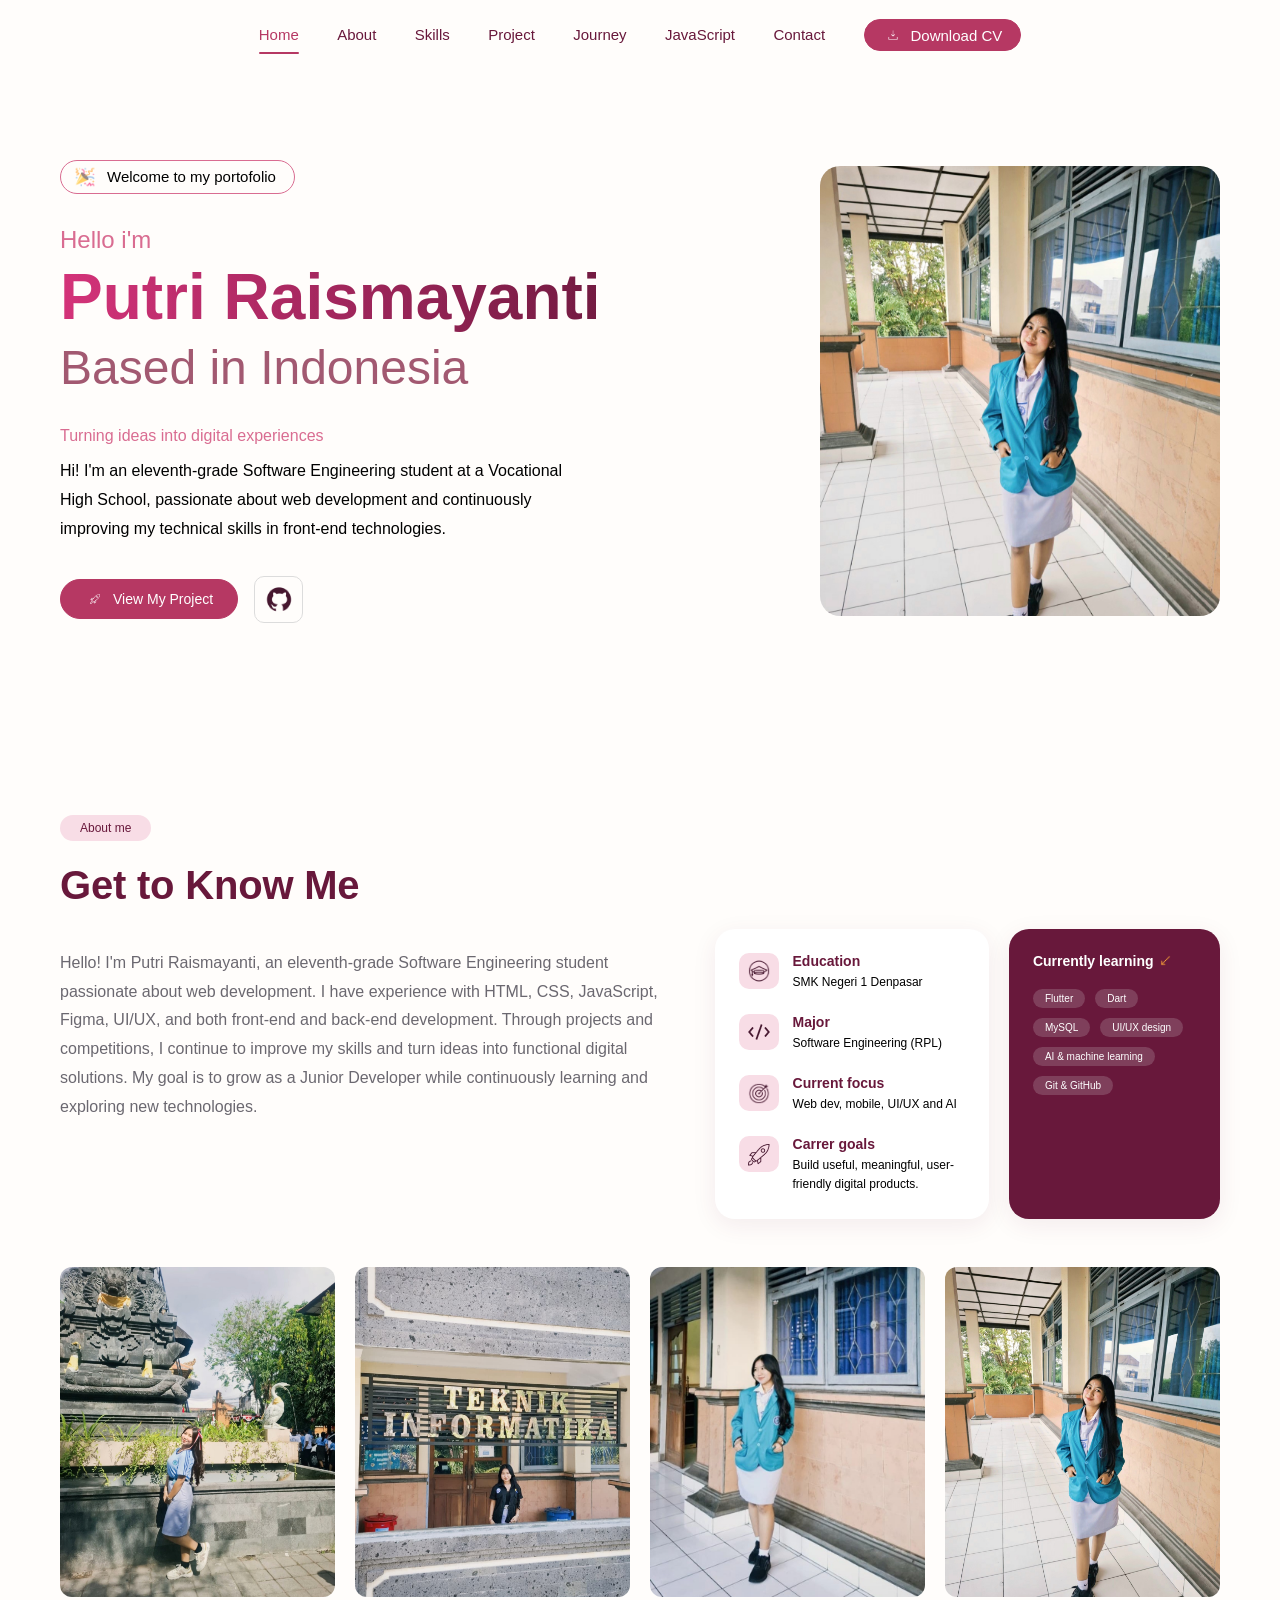
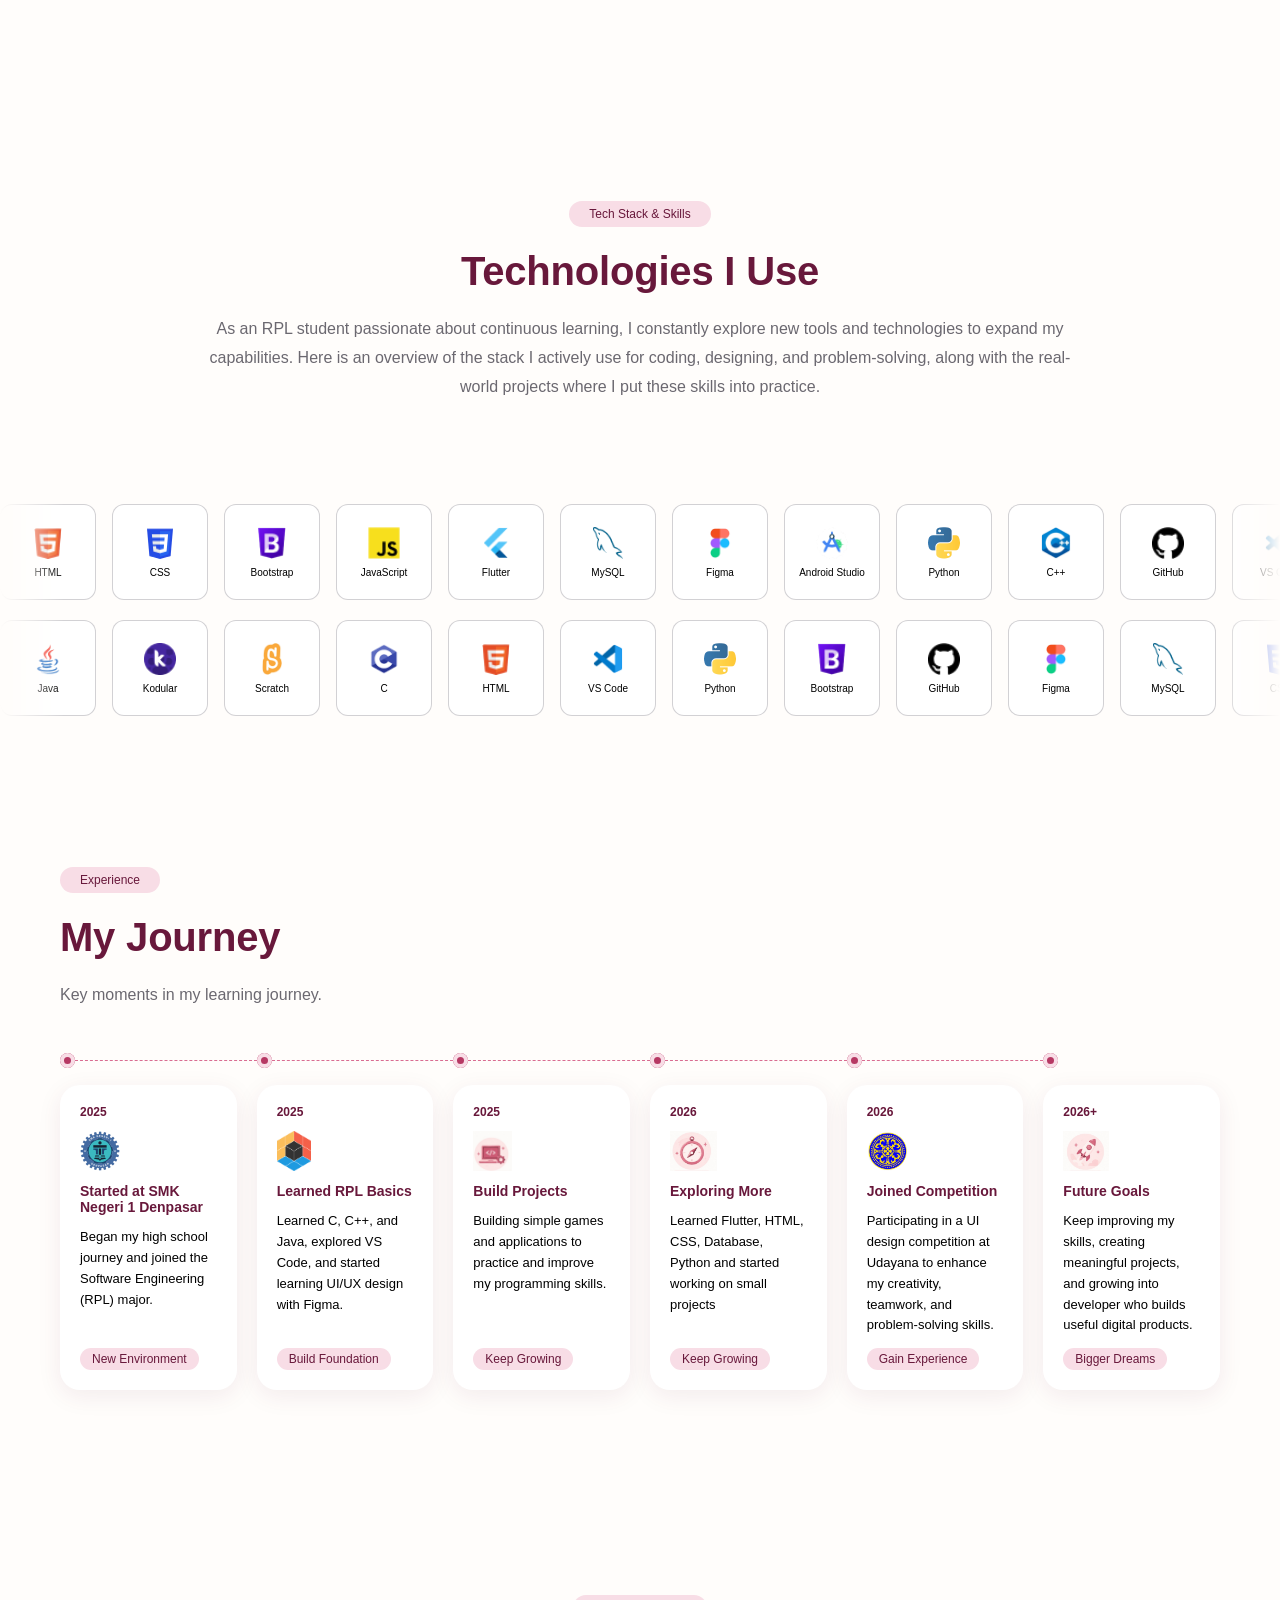
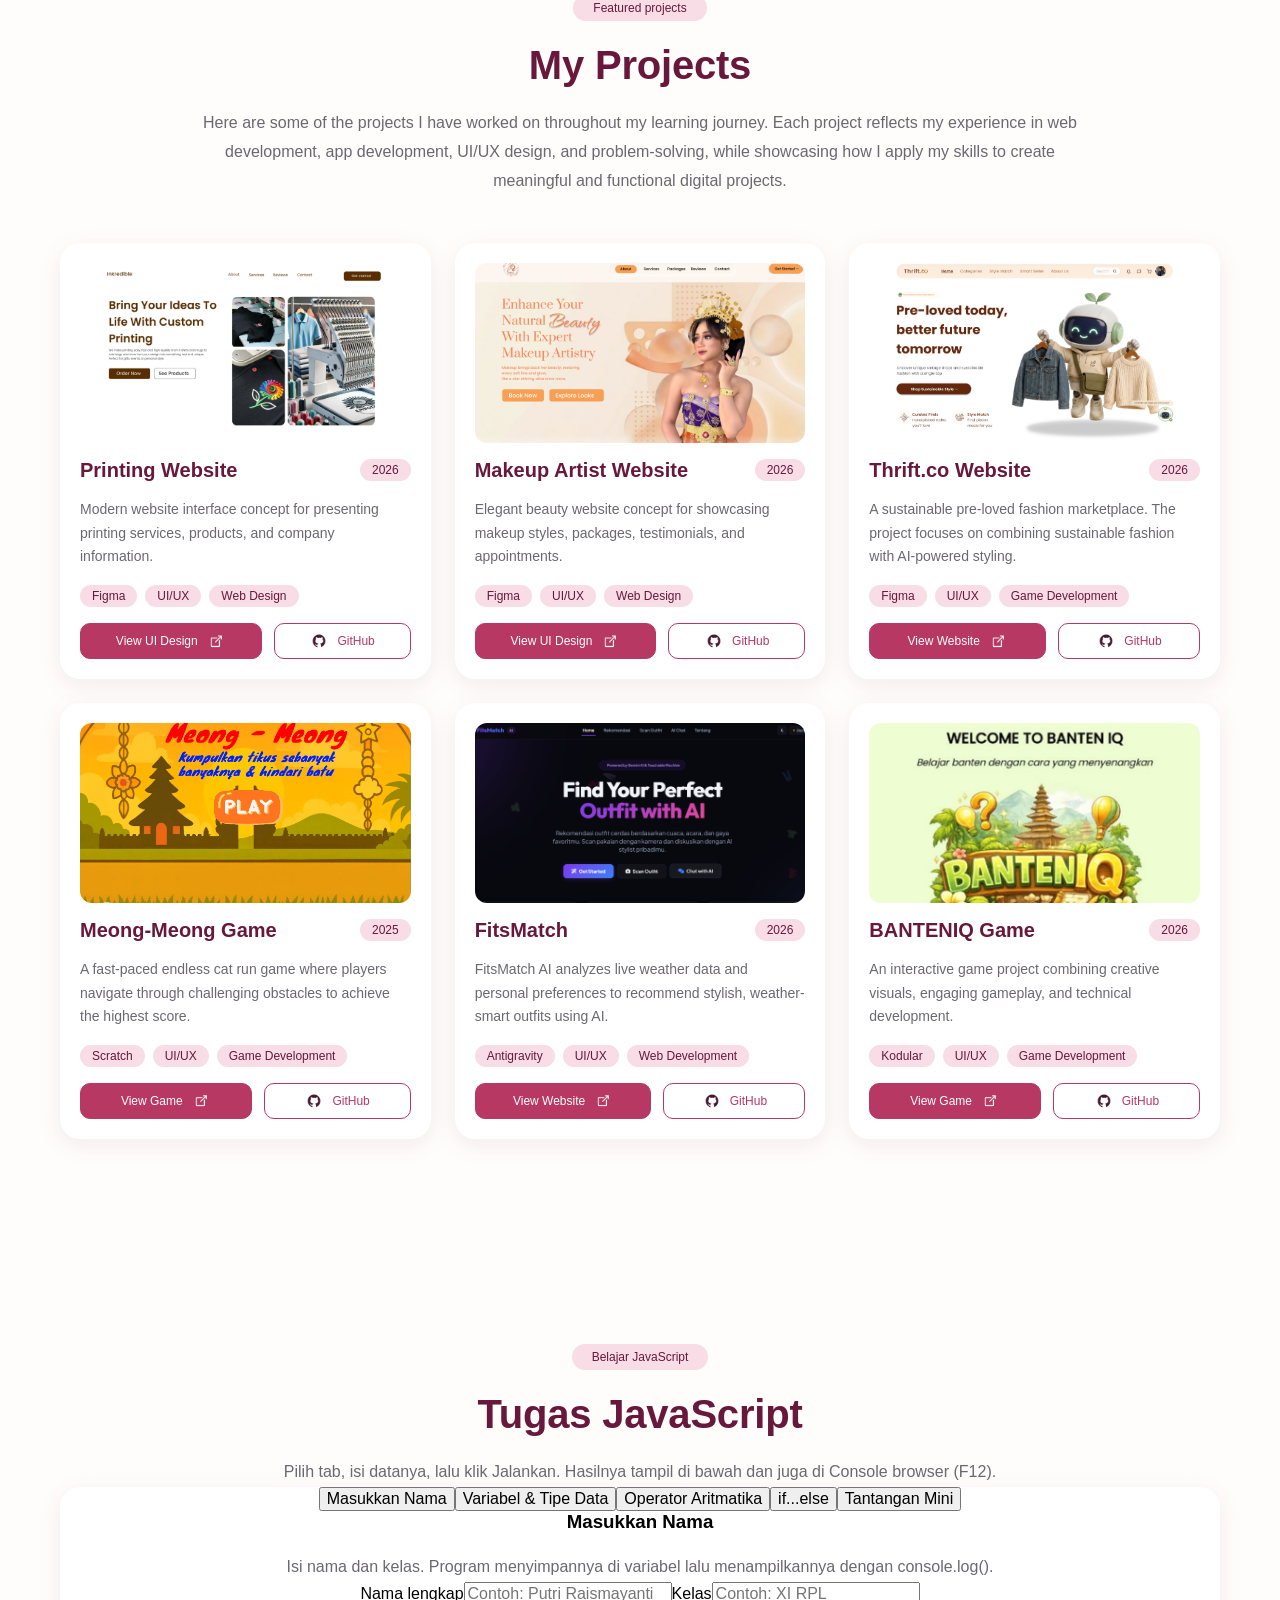
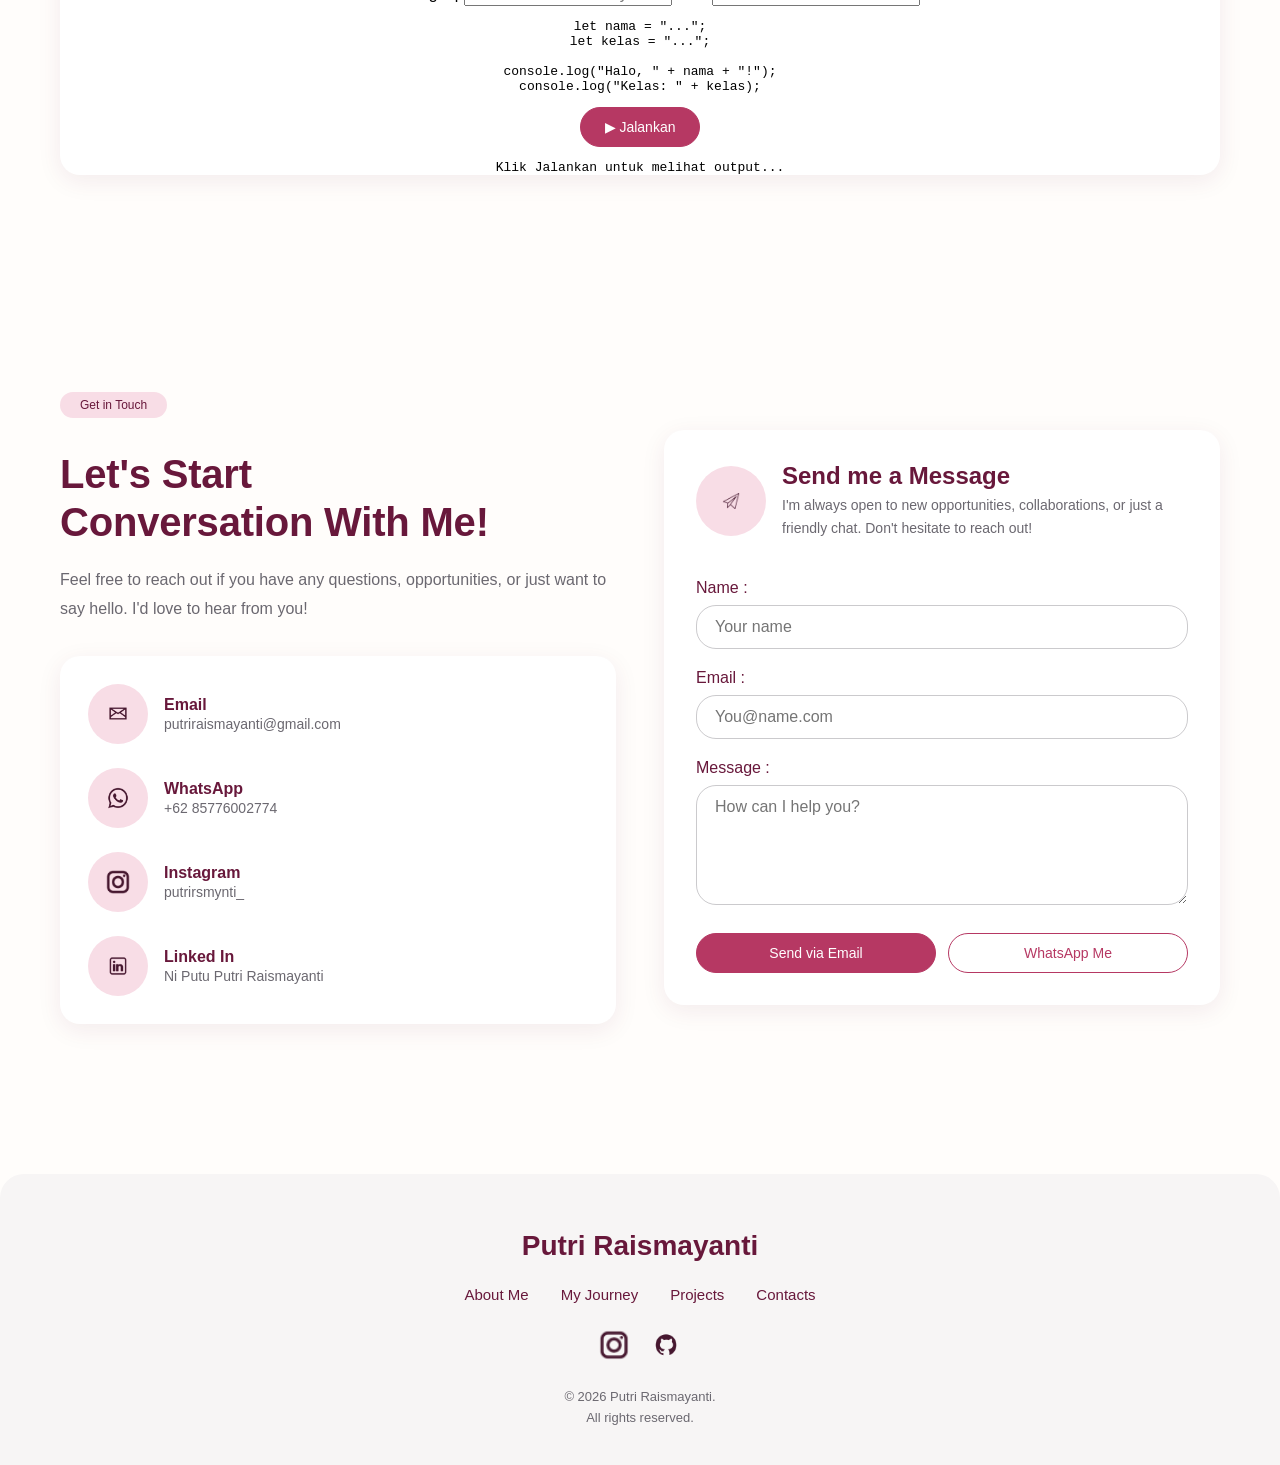
==== commit 769a6ebb: "html with js" ====
--- a/index.html
+++ b/index.html
@@ -4,9 +4,6 @@
   <meta charset="UTF-8" />
   <meta name="viewport" content="width=device-width, initial-scale=1.0" />
   <title>Putri Raismayanti - Portfolio</title>
-  <link rel="preconnect" href="https://fonts.googleapis.com" />
-  <link rel="preconnect" href="https://fonts.gstatic.com" crossorigin />
-  <link href="https://fonts.googleapis.com/css2?family=Plus+Jakarta+Sans:ital,wght@0,200;0,300;0,400;0,500;0,600;0,700;1,400&display=swap" rel="stylesheet" />
   <link rel="stylesheet" href="style.css" />
 </head>
 <body>
@@ -22,8 +19,9 @@
       <a href="#skills" class="navlink">Skills</a>
       <a href="#project" class="navlink">Project</a>
       <a href="#journey" class="navlink">Journey</a>
+      <a href="#javascript" class="navlink">JavaScript</a>
       <a href="#contact" class="navlink">Contact</a>
-      <!-- Link CV belum dibuat: ganti href="#" dengan link CV, lalu tambahkan atribut download -->
+      <!-- Link CV belum dibuat: -->
       <a href="#" class="btn btn-primary download-cv"><img src="download0.png" alt="" />Download CV</a>
     </nav>
   </div>
@@ -230,6 +228,23 @@
   </div>
 </section>
 
+<!-- JAVASCRIPT -->
+<section id="javascript" class="section container center">
+  <span class="pill">Belajar JavaScript</span>
+  <h2 class="title">Tugas JavaScript</h2>
+  <p class="body-text sub">Pilih tab, isi datanya, lalu klik Jalankan. Hasilnya tampil di bawah dan juga di Console browser (F12).</p>
+  <div class="js-container card">
+    <div class="js-tabs" id="js-tabs" role="tablist" aria-label="Pilih tugas"></div>
+    <h3 class="js-task" id="js-task"></h3>
+    <p class="body-text js-desc" id="js-desc"></p>
+    <div class="js-form" id="js-form"></div>
+    <pre class="js-code"><code id="js-code"></code></pre>
+    <button type="button" id="js-run" class="btn btn-primary js-run">&#9654; Jalankan</button>
+    <pre class="js-console" id="js-console" aria-live="polite"></pre>
+    <p class="body-text js-note" id="js-note" hidden></p>
+  </div>
+</section>
+
 <!-- CONTACT -->
 <section id="contact" class="section container">
   <span class="pill">Get in Touch</span>
@@ -280,5 +295,172 @@
   </div>
 </footer>
 
+<script>
+// Kode tiap tugas dibuat sebagai teks: yang tampil di layar = yang dijalankan
+const teks = (v) => (String(v).trim() === "" ? '"..."' : JSON.stringify(String(v).trim()));
+const angka = (v) => (String(v).trim() !== "" && Number.isFinite(Number(v)) ? Number(v) : "...");
+
+const TUGAS = [
+  {
+    tab: "Masukkan Nama",
+    soal: "Isi nama dan kelas. Program menyimpannya di variabel lalu menampilkannya dengan console.log().",
+    fields: [
+      { id: "nama", label: "Nama lengkap", type: "text", value: "", placeholder: "Contoh: Putri Raismayanti" },
+      { id: "kelas", label: "Kelas", type: "text", value: "", placeholder: "Contoh: XI RPL" },
+    ],
+    kode: (v) => `let nama = ${teks(v.nama)};
+let kelas = ${teks(v.kelas)};
+
+console.log("Halo, " + nama + "!");
+console.log("Kelas: " + kelas);`,
+  },
+  {
+    tab: "Variabel & Tipe Data",
+    soal: "Variabel menyimpan data. Operator typeof menunjukkan tipe datanya: String, Number, atau Boolean.",
+    fields: [
+      { id: "nama", label: "Nama (String)", type: "text", value: "", placeholder: "Contoh: Putri Raismayanti" },
+      { id: "umur", label: "Umur (Number)", type: "number", value: "", placeholder: "Contoh: 16" },
+      { id: "aktif", label: "Siswa aktif? (Boolean)", type: "select", value: "", options: [["", "Pilih salah satu..."], ["true", "Ya (true)"], ["false", "Tidak (false)"]] },
+    ],
+    kode: (v) => `let nama = ${teks(v.nama)};   // String
+let umur = ${angka(v.umur)};   // Number
+let aktif = ${v.aktif || "..."};   // Boolean
+
+console.log(nama + " -> " + typeof nama);
+console.log(umur + " -> " + typeof umur);
+console.log(aktif + " -> " + typeof aktif);`,
+  },
+  {
+    tab: "Operator Aritmatika",
+    soal: "Isi dua angka, lalu lihat hasil penjumlahan, pengurangan, perkalian, pembagian, dan sisa bagi.",
+    fields: [
+      { id: "a", label: "Angka pertama", type: "number", value: "", placeholder: "Contoh: 20" },
+      { id: "b", label: "Angka kedua", type: "number", value: "", placeholder: "Contoh: 4" },
+    ],
+    kode: (v) => `let angka1 = ${angka(v.a)};
+let angka2 = ${angka(v.b)};
+
+console.log("Penjumlahan: " + (angka1 + angka2));
+console.log("Pengurangan: " + (angka1 - angka2));
+console.log("Perkalian: " + (angka1 * angka2));
+console.log("Pembagian: " + (angka1 / angka2));
+console.log("Sisa bagi: " + (angka1 % angka2));`,
+  },
+  {
+    tab: "if...else",
+    soal: "Program memilih tindakan berdasarkan kondisi: \"Lulus\" jika nilai minimal 75, selain itu \"Belum lulus\".",
+    fields: [{ id: "nilai", label: "Nilai", type: "number", value: "", placeholder: "Contoh: 90" }],
+    kode: (v) => `let nilai = ${angka(v.nilai)};
+
+if (nilai >= 75) {
+  console.log("Lulus");
+} else {
+  console.log("Belum lulus");
+}`,
+    catatan: "Coba ubah nilai menjadi 60 lalu jalankan lagi. Nilai 90 memenuhi kondisi nilai >= 75 (true), jadi blok if berjalan. Nilai 60 tidak memenuhi (false), jadi blok else yang berjalan. Kodenya sama, hanya nilainya yang berbeda.",
+  },
+  {
+    tab: "Tantangan Mini",
+    soal: "Simpan nama dan nilai siswa, lalu tampilkan nama dan status kelulusannya.",
+    fields: [
+      { id: "nama", label: "Nama siswa", type: "text", value: "", placeholder: "Contoh: Putri Raismayanti" },
+      { id: "nilai", label: "Nilai", type: "number", value: "", placeholder: "Contoh: 85" },
+    ],
+    kode: (v) => `let nama = ${teks(v.nama)};
+let nilai = ${angka(v.nilai)};
+let status;
+
+if (nilai >= 75) {
+  status = "Lulus";
+} else {
+  status = "Belum lulus";
+}
+
+console.log("Nama: " + nama);
+console.log("Nilai: " + nilai);
+console.log("Status: " + status);`,
+  },
+];
+
+const el = (id) => document.getElementById(id);
+const nilaiIsian = TUGAS.map((t) => Object.fromEntries(t.fields.map((f) => [f.id, f.value])));
+let aktif = 0;
+
+function tampilkanKode() {
+  el("js-code").textContent = TUGAS[aktif].kode(nilaiIsian[aktif]);
+}
+
+function tampilkanTugas() {
+  const t = TUGAS[aktif];
+  document.querySelectorAll(".js-tab").forEach((b, i) => b.setAttribute("aria-selected", String(i === aktif)));
+  el("js-task").textContent = t.tab;
+  el("js-desc").textContent = t.soal;
+  el("js-note").hidden = !t.catatan;
+  el("js-note").textContent = t.catatan || "";
+  el("js-console").textContent = "Klik Jalankan untuk melihat output...";
+
+  const form = el("js-form");
+  form.textContent = "";
+  t.fields.forEach((f) => {
+    const label = document.createElement("label");
+    label.textContent = f.label;
+    let input;
+    if (f.type === "select") {
+      input = document.createElement("select");
+      f.options.forEach(([val, teksOpsi]) => input.add(new Option(teksOpsi, val)));
+    } else {
+      input = document.createElement("input");
+      input.type = f.type;
+    }
+    if (f.placeholder) input.placeholder = f.placeholder;
+    input.value = nilaiIsian[aktif][f.id];
+    input.addEventListener("input", () => {
+      nilaiIsian[aktif][f.id] = input.value;
+      tampilkanKode();
+    });
+    label.appendChild(input);
+    form.appendChild(label);
+  });
+  tampilkanKode();
+}
+
+function jalankan() {
+  const kosong = TUGAS[aktif].fields.find((f) => String(nilaiIsian[aktif][f.id]).trim() === "");
+  if (kosong) {
+    el("js-console").textContent = "Mohon isi \"" + kosong.label + "\" terlebih dahulu.";
+    return;
+  }
+  const baris = [];
+  // console tiruan: mencetak ke Console browser dan ke kotak output
+  const konsolTiruan = {
+    log: (...args) => {
+      console.log(...args);
+      baris.push(args.join(" "));
+    },
+  };
+  try {
+    new Function("console", el("js-code").textContent)(konsolTiruan);
+  } catch (err) {
+    baris.push("Error: " + err.message);
+  }
+  el("js-console").textContent = baris.join("\n") || "(tidak ada output)";
+}
+
+TUGAS.forEach((t, i) => {
+  const b = document.createElement("button");
+  b.type = "button";
+  b.className = "js-tab";
+  b.setAttribute("role", "tab");
+  b.textContent = t.tab;
+  b.addEventListener("click", () => {
+    aktif = i;
+    tampilkanTugas();
+  });
+  el("js-tabs").appendChild(b);
+});
+el("js-run").addEventListener("click", jalankan);
+tampilkanTugas();
+</script>
+
 </body>
 </html>
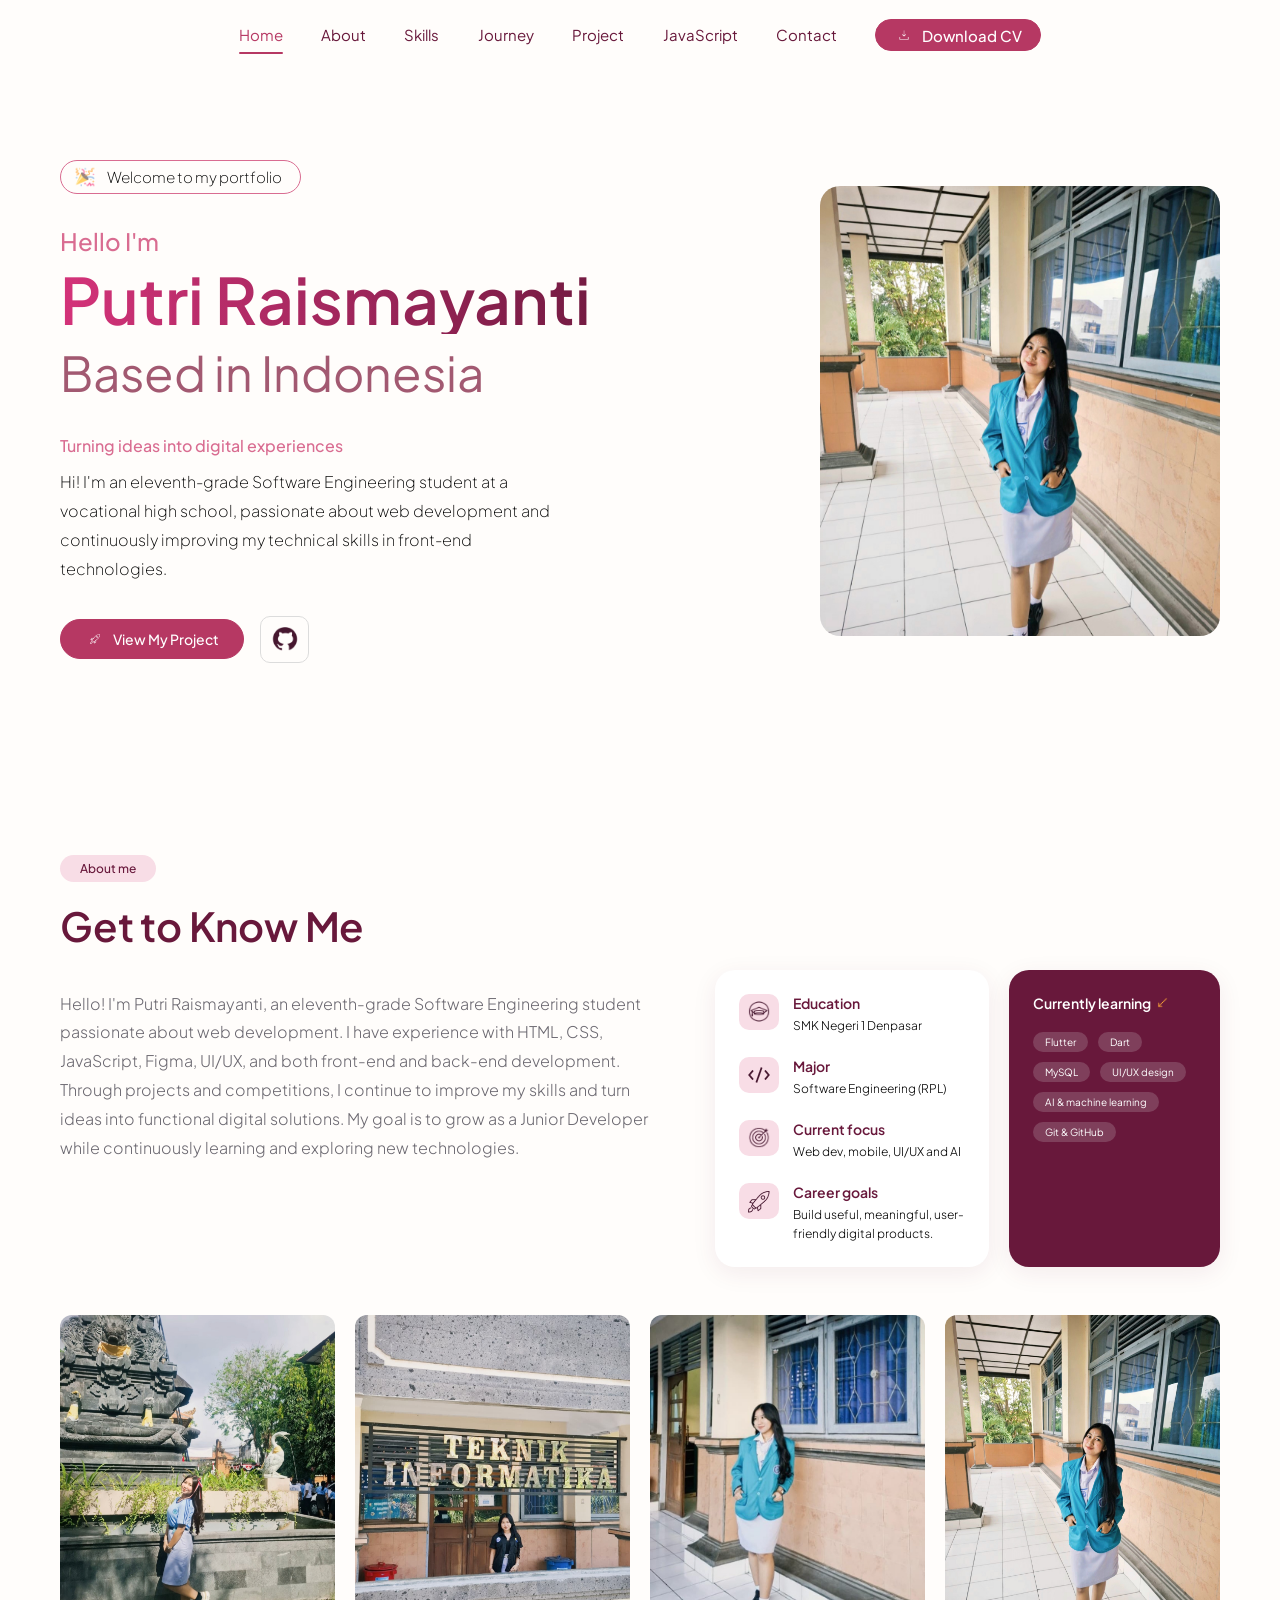
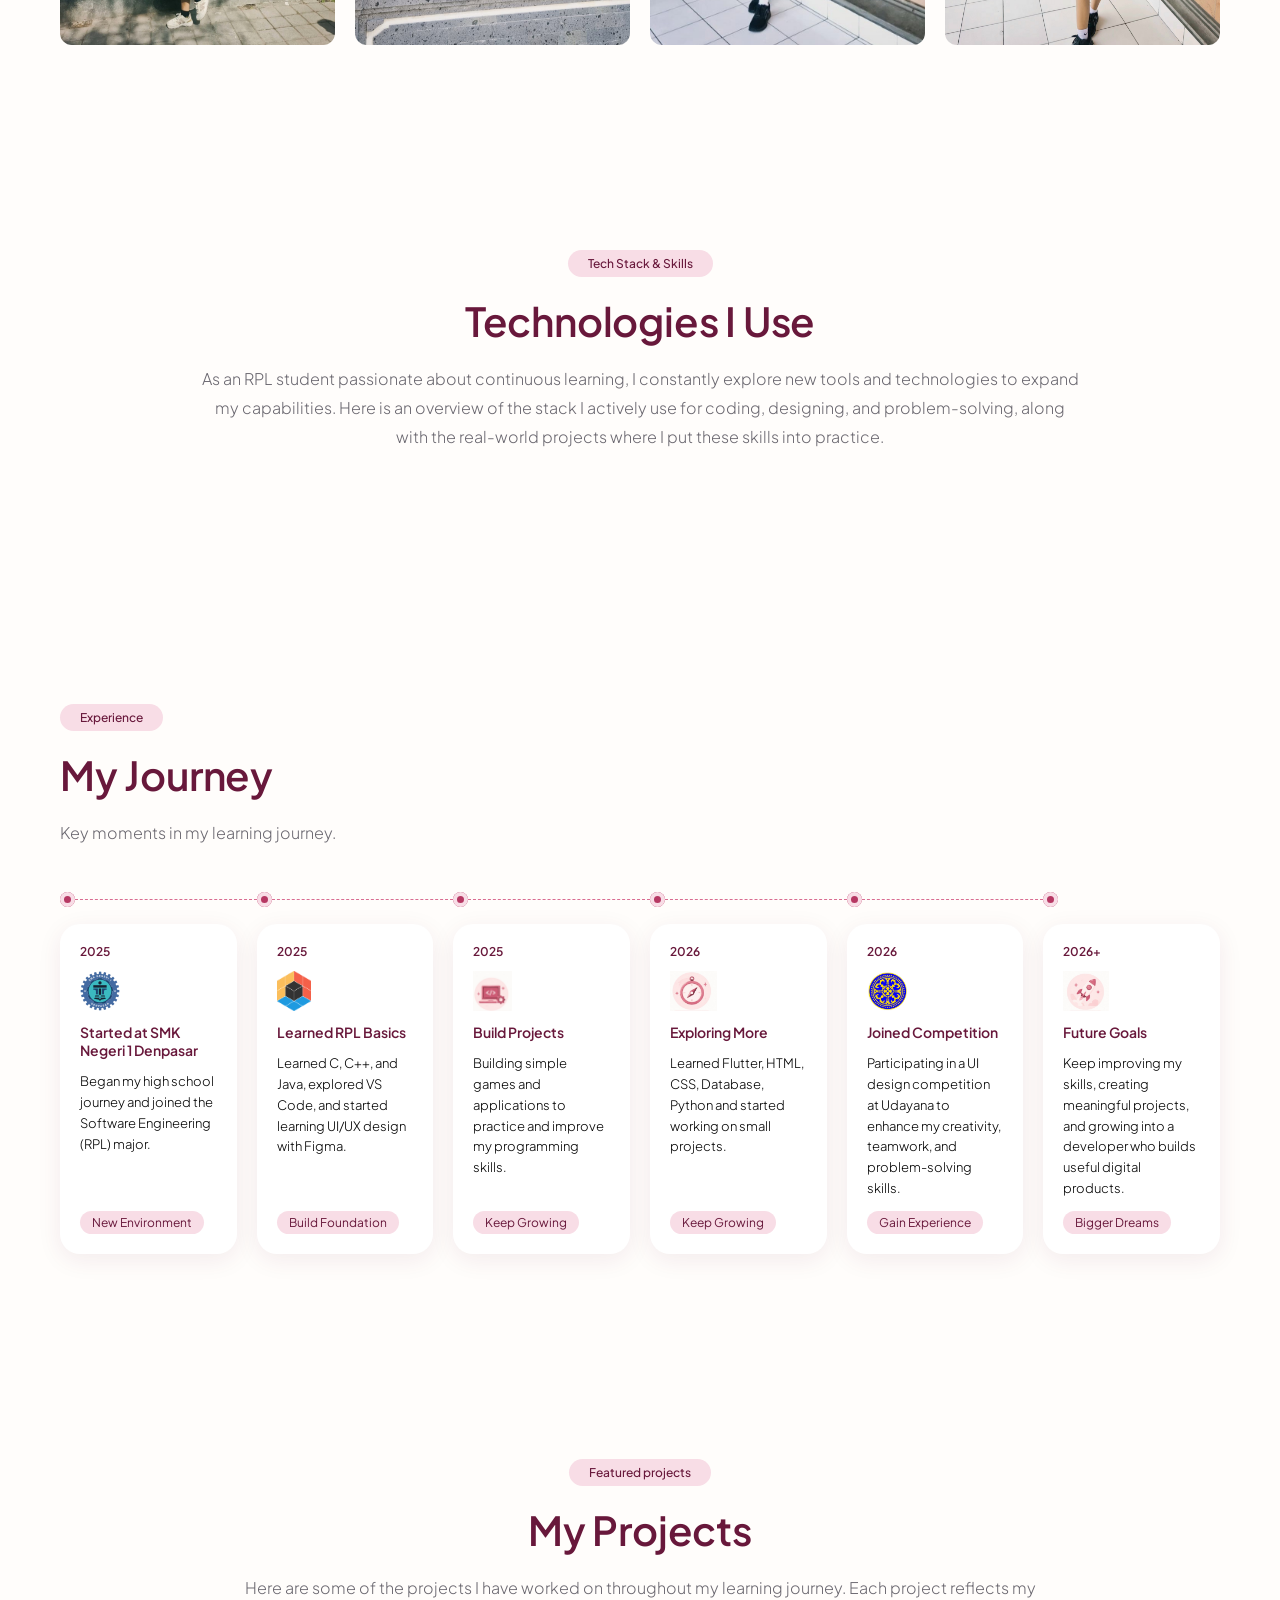
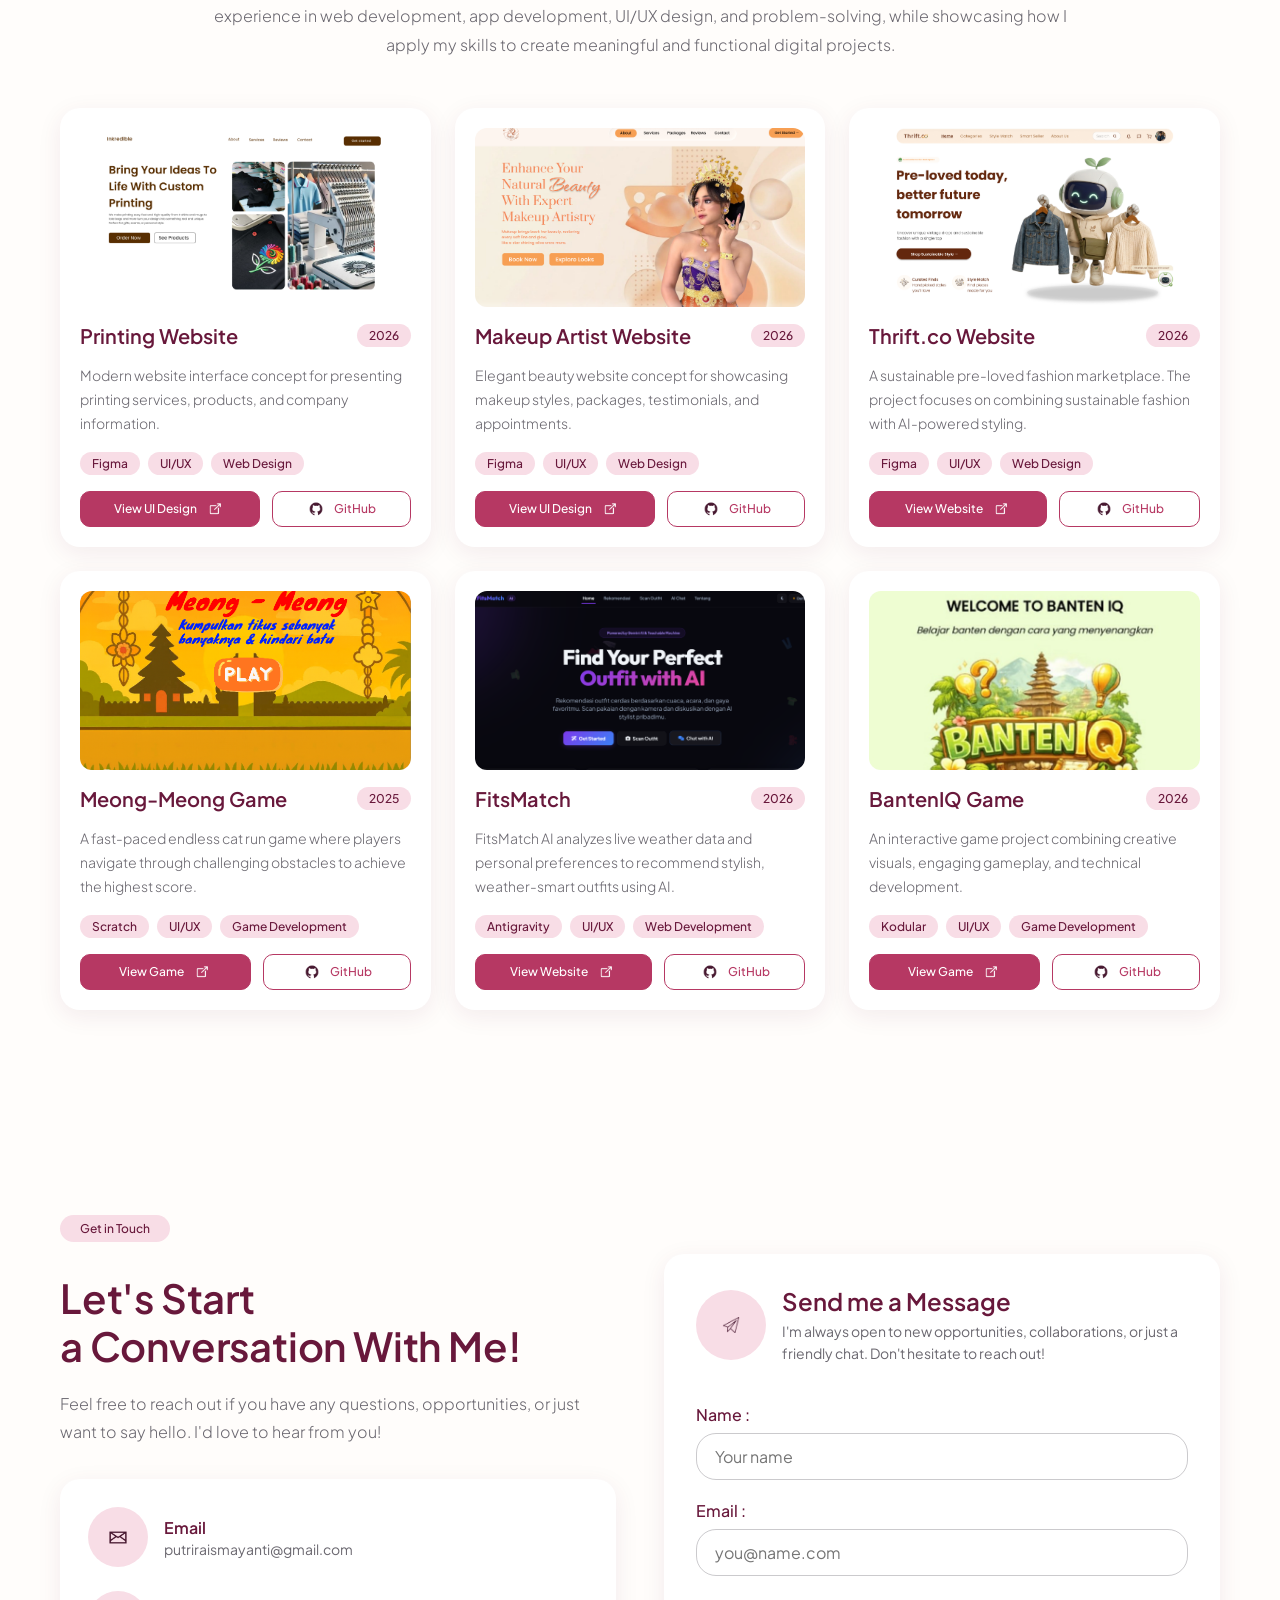
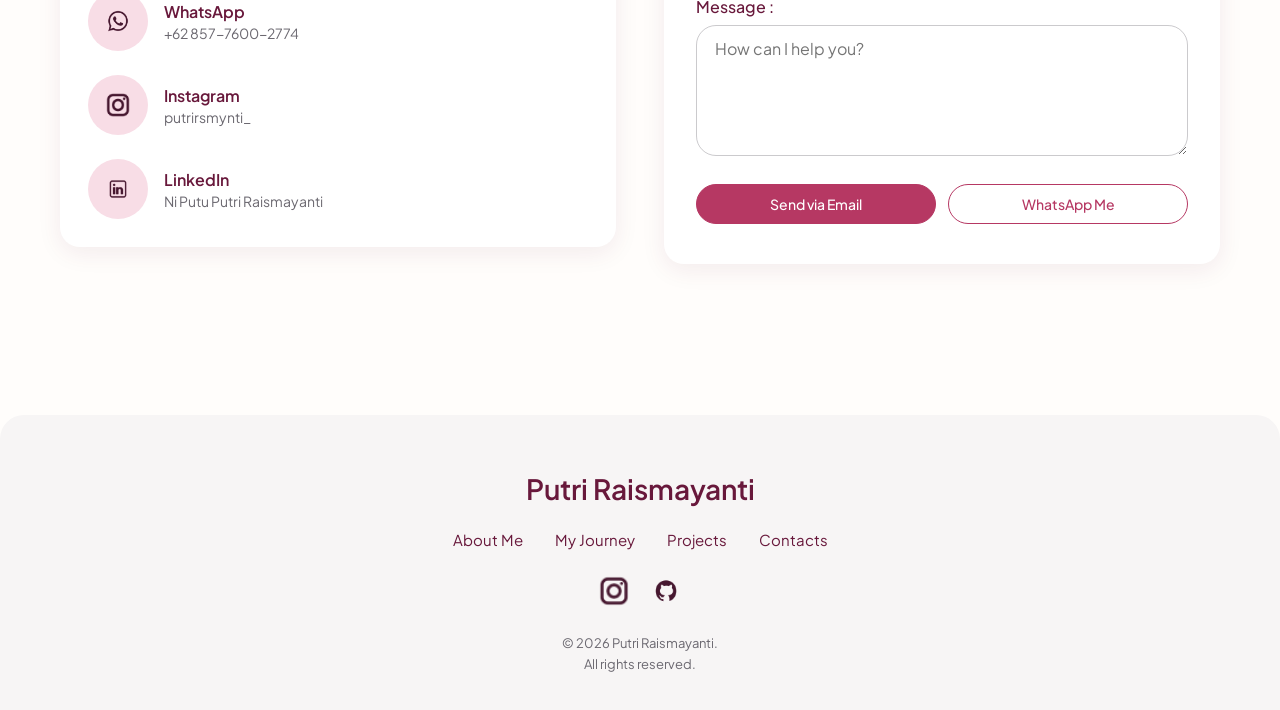
==== commit 91b344d5: "menambahkan luas bidang" ====
--- a/index.html
+++ b/index.html
@@ -3,46 +3,54 @@
 <head>
   <meta charset="UTF-8" />
   <meta name="viewport" content="width=device-width, initial-scale=1.0" />
+  <meta name="description" content="Portfolio of Putri Raismayanti, a Software Engineering student at SMK Negeri 1 Denpasar focused on web development, mobile apps, and UI/UX design." />
+  <meta name="theme-color" content="#68183b" />
   <title>Putri Raismayanti - Portfolio</title>
+
+  <link rel="preconnect" href="https://fonts.googleapis.com" />
+  <link rel="preconnect" href="https://fonts.gstatic.com" crossorigin />
+  <link href="https://fonts.googleapis.com/css2?family=Plus+Jakarta+Sans:wght@200;300;400;500;600;700&display=swap" rel="stylesheet" />
   <link rel="stylesheet" href="style.css" />
 </head>
+
 <body>
 
 <!-- NAVBAR -->
 <header class="site-header">
   <div class="container nav-bar">
-    <input type="checkbox" id="mobile-menu-toggle" class="menu-checkbox" aria-label="Open menu" />
-    <label for="mobile-menu-toggle" class="mobile-menu-toggle"><span></span><span></span><span></span></label>
-    <nav id="main-nav" class="main-nav">
+    <button id="mobile-menu-toggle" class="mobile-menu-toggle" type="button" aria-label="Open menu" aria-controls="main-nav" aria-expanded="false">
+      <span></span><span></span><span></span>
+    </button>
+    <nav id="main-nav" class="main-nav" aria-label="Main">
       <a href="#home" class="navlink">Home</a>
       <a href="#about" class="navlink">About</a>
       <a href="#skills" class="navlink">Skills</a>
+      <a href="#journey" class="navlink">Journey</a>
       <a href="#project" class="navlink">Project</a>
-      <a href="#journey" class="navlink">Journey</a>
-      <a href="#javascript" class="navlink">JavaScript</a>
+      <a href="javascript.html" class="navlink">JavaScript</a>
       <a href="#contact" class="navlink">Contact</a>
-      <!-- Link CV belum dibuat: -->
       <a href="#" class="btn btn-primary download-cv"><img src="download0.png" alt="" />Download CV</a>
     </nav>
   </div>
 </header>
 
 <main>
+
 <!-- HERO -->
 <section id="home" class="hero container">
   <div class="hero-text">
-    <div class="welcome"><img src="confetti0.png" alt="" /><span>Welcome to my portofolio</span></div>
-    <p class="hello">Hello i'm</p>
+    <div class="welcome"><img src="confetti0.png" alt="" /><span>Welcome to my portfolio</span></div>
+    <p class="hello">Hello I'm</p>
     <h1 class="name-big">Putri Raismayanti</h1>
     <p class="based">Based in Indonesia</p>
     <p class="tagline">Turning ideas into digital experiences</p>
-    <p class="body-text">Hi! I'm an eleventh-grade Software Engineering student at a Vocational High School, passionate about web development and continuously improving my technical skills in front-end technologies.</p>
+    <p class="body-text">Hi! I'm an eleventh-grade Software Engineering student at a vocational high school, passionate about web development and continuously improving my technical skills in front-end technologies.</p>
     <div class="hero-actions">
       <a href="#project" class="btn btn-primary"><img src="rocket0.png" alt="" />View My Project</a>
-      <a href="https://github.com/piutyiiii" class="icon-btn" target="_blank" rel="noopener noreferrer" aria-label="GitHub"><img src="git-hub15.png" alt="GitHub" /></a>
-    </div>
-  </div>
-  <img class="hero-photo" src="foto.kelas.jpeg" alt="Putri Raismayanti" />
+      <a href="https://github.com/piutyiiii" class="icon-btn" target="_blank" rel="noopener noreferrer" aria-label="GitHub profile"><img src="git-hub15.png" alt="" /></a>
+    </div>
+  </div>
+  <img class="hero-photo" src="foto.kelas.jpeg" alt="Putri Raismayanti" width="400" height="450" />
 </section>
 
 <!-- ABOUT -->
@@ -51,24 +59,29 @@
   <h2 class="title">Get to Know Me</h2>
   <div class="about-grid">
     <p class="body-text lead">Hello! I'm Putri Raismayanti, an eleventh-grade Software Engineering student passionate about web development. I have experience with HTML, CSS, JavaScript, Figma, UI/UX, and both front-end and back-end development. Through projects and competitions, I continue to improve my skills and turn ideas into functional digital solutions. My goal is to grow as a Junior Developer while continuously learning and exploring new technologies.</p>
+
     <div class="about-cards">
       <div class="card info-card">
         <div class="info-item"><span class="info-icon"><img src="education1.png" alt="" /></span><div><h3>Education</h3><p>SMK Negeri 1 Denpasar</p></div></div>
         <div class="info-item"><span class="info-icon"><img src="source-code0.png" alt="" /></span><div><h3>Major</h3><p>Software Engineering (RPL)</p></div></div>
         <div class="info-item"><span class="info-icon"><img src="goal0.png" alt="" /></span><div><h3>Current focus</h3><p>Web dev, mobile, UI/UX and AI</p></div></div>
-        <div class="info-item"><span class="info-icon"><img src="rocket1.png" alt="" /></span><div><h3>Carrer goals</h3><p>Build useful, meaningful, user-friendly digital products.</p></div></div>
-      </div>
+        <div class="info-item"><span class="info-icon"><img src="rocket1.png" alt="" /></span><div><h3>Career goals</h3><p>Build useful, meaningful, user-friendly digital products.</p></div></div>
+      </div>
+
       <div class="card learning-card">
         <h3>Currently learning <img src="down-left-arrow0.png" alt="" /></h3>
-        <div class="chips"><span>Flutter</span><span>Dart</span><span>MySQL</span><span>UI/UX design</span><span>AI &amp; machine learning</span><span>Git &amp; GitHub</span></div>
-      </div>
-    </div>
-  </div>
+        <div class="chips">
+          <span>Flutter</span><span>Dart</span><span>MySQL</span><span>UI/UX design</span><span>AI &amp; machine learning</span><span>Git &amp; GitHub</span>
+        </div>
+      </div>
+    </div>
+  </div>
+
   <div class="photo-row">
-    <img src="foto.padmasana.jpeg" alt="Foto padmasana" />
-    <img src="foto.teknik.jpeg" alt="Foto teknik" />
-    <img src="foto.lab.jpeg" alt="Foto lab" />
-    <img src="foto.kelas.jpeg" alt="Foto kelas" />
+    <img src="foto.padmasana.jpeg" alt="Putri at Padmasana" loading="lazy" />
+    <img src="foto.teknik.jpeg" alt="Putri during an engineering activity" loading="lazy" />
+    <img src="foto.lab.jpeg" alt="Putri in the computer lab" loading="lazy" />
+    <img src="foto.kelas.jpeg" alt="Putri in the classroom" loading="lazy" />
   </div>
 </section>
 
@@ -78,64 +91,8 @@
   <h2 class="title">Technologies I Use</h2>
   <p class="body-text sub">As an RPL student passionate about continuous learning, I constantly explore new tools and technologies to expand my capabilities. Here is an overview of the stack I actively use for coding, designing, and problem-solving, along with the real-world projects where I put these skills into practice.</p>
 </section>
-<div class="tech-marquee-wrap" id="tech-marquee">
-  <div class="tech-marquee-row">
-    <div class="tech-marquee-track">
-        <div class="tech-card"><img src="image-260.png" alt="HTML"><span>HTML</span></div>
-        <div class="tech-card"><img src="image-270.png" alt="CSS"><span>CSS</span></div>
-        <div class="tech-card"><img src="image-290.png" alt="Bootstrap"><span>Bootstrap</span></div>
-        <div class="tech-card"><img src="image-310.png" alt="JavaScript"><span>JavaScript</span></div>
-        <div class="tech-card"><img src="image-320.png" alt="Flutter"><span>Flutter</span></div>
-        <div class="tech-card"><img src="image-330.png" alt="MySQL"><span>MySQL</span></div>
-        <div class="tech-card"><img src="image-350.png" alt="Figma"><span>Figma</span></div>
-        <div class="tech-card"><img src="image-370.png" alt="Android Studio"><span>Android Studio</span></div>
-        <div class="tech-card"><img src="image-390.png" alt="Python"><span>Python</span></div>
-        <div class="tech-card"><img src="image-400.png" alt="C++"><span>C++</span></div>
-        <div class="tech-card"><img src="image-430.png" alt="GitHub"><span>GitHub</span></div>
-        <div class="tech-card"><img src="image-440.png" alt="VS Code"><span>VS Code</span></div>
-        <div class="tech-card"><img src="image-260.png" alt="HTML"><span>HTML</span></div>
-        <div class="tech-card"><img src="image-270.png" alt="CSS"><span>CSS</span></div>
-        <div class="tech-card"><img src="image-290.png" alt="Bootstrap"><span>Bootstrap</span></div>
-        <div class="tech-card"><img src="image-310.png" alt="JavaScript"><span>JavaScript</span></div>
-        <div class="tech-card"><img src="image-320.png" alt="Flutter"><span>Flutter</span></div>
-        <div class="tech-card"><img src="image-330.png" alt="MySQL"><span>MySQL</span></div>
-        <div class="tech-card"><img src="image-350.png" alt="Figma"><span>Figma</span></div>
-        <div class="tech-card"><img src="image-370.png" alt="Android Studio"><span>Android Studio</span></div>
-        <div class="tech-card"><img src="image-390.png" alt="Python"><span>Python</span></div>
-        <div class="tech-card"><img src="image-400.png" alt="C++"><span>C++</span></div>
-        <div class="tech-card"><img src="image-430.png" alt="GitHub"><span>GitHub</span></div>
-        <div class="tech-card"><img src="image-440.png" alt="VS Code"><span>VS Code</span></div>
-    </div>
-  </div>
-  <div class="tech-marquee-row">
-    <div class="tech-marquee-track reverse">
-        <div class="tech-card"><img src="image-460.png" alt="Java"><span>Java</span></div>
-        <div class="tech-card"><img src="image-470.png" alt="Kodular"><span>Kodular</span></div>
-        <div class="tech-card"><img src="image-630.png" alt="Scratch"><span>Scratch</span></div>
-        <div class="tech-card"><img src="image-650.png" alt="C"><span>C</span></div>
-        <div class="tech-card"><img src="image-660.png" alt="HTML"><span>HTML</span></div>
-        <div class="tech-card"><img src="image-670.png" alt="VS Code"><span>VS Code</span></div>
-        <div class="tech-card"><img src="image-680.png" alt="Python"><span>Python</span></div>
-        <div class="tech-card"><img src="image-690.png" alt="Bootstrap"><span>Bootstrap</span></div>
-        <div class="tech-card"><img src="image-700.png" alt="GitHub"><span>GitHub</span></div>
-        <div class="tech-card"><img src="image-710.png" alt="Figma"><span>Figma</span></div>
-        <div class="tech-card"><img src="image-720.png" alt="MySQL"><span>MySQL</span></div>
-        <div class="tech-card"><img src="image-730.png" alt="CSS"><span>CSS</span></div>
-        <div class="tech-card"><img src="image-460.png" alt="Java"><span>Java</span></div>
-        <div class="tech-card"><img src="image-470.png" alt="Kodular"><span>Kodular</span></div>
-        <div class="tech-card"><img src="image-630.png" alt="Scratch"><span>Scratch</span></div>
-        <div class="tech-card"><img src="image-650.png" alt="C"><span>C</span></div>
-        <div class="tech-card"><img src="image-660.png" alt="HTML"><span>HTML</span></div>
-        <div class="tech-card"><img src="image-670.png" alt="VS Code"><span>VS Code</span></div>
-        <div class="tech-card"><img src="image-680.png" alt="Python"><span>Python</span></div>
-        <div class="tech-card"><img src="image-690.png" alt="Bootstrap"><span>Bootstrap</span></div>
-        <div class="tech-card"><img src="image-700.png" alt="GitHub"><span>GitHub</span></div>
-        <div class="tech-card"><img src="image-710.png" alt="Figma"><span>Figma</span></div>
-        <div class="tech-card"><img src="image-720.png" alt="MySQL"><span>MySQL</span></div>
-        <div class="tech-card"><img src="image-730.png" alt="CSS"><span>CSS</span></div>
-    </div>
-  </div>
-</div>
+<!-- kartu teknologi dibuat otomatis oleh script.js -->
+<div class="tech-marquee-wrap" id="tech-marquee" aria-label="Technologies I use"></div>
 
 <!-- JOURNEY -->
 <section id="journey" class="section container">
@@ -143,12 +100,12 @@
   <h2 class="title">My Journey</h2>
   <p class="body-text">Key moments in my learning journey.</p>
   <div class="timeline">
-    <article class="step"><div class="card step-card"><span class="year">2025</span><img src="logo.skensa.jpeg" alt="" /><h3>Started at SMK Negeri 1 Denpasar</h3><p>Began my high school journey and joined the Software Engineering (RPL) major.</p><span class="tag">New Environment</span></div></article>
-    <article class="step"><div class="card step-card"><span class="year">2025</span><img src="logo.PPLG.png" alt="" /><h3>Learned RPL Basics</h3><p>Learned C, C++, and Java, explored VS Code, and started learning UI/UX design with Figma.</p><span class="tag">Build Foundation</span></div></article>
-    <article class="step"><div class="card step-card"><span class="year">2025</span><img src="logo.buildproje.jpeg" alt="" /><h3>Build Projects</h3><p>Building simple games and applications to practice and improve my programming skills.</p><span class="tag">Keep Growing</span></div></article>
-    <article class="step"><div class="card step-card"><span class="year">2026</span><img src="logo.eksplore.jpeg" alt="" /><h3>Exploring More</h3><p>Learned Flutter, HTML, CSS, Database, Python and started working on small projects</p><span class="tag">Keep Growing</span></div></article>
-    <article class="step"><div class="card step-card"><span class="year">2026</span><img src="logo.udayana.jpeg" alt="" /><h3>Joined Competition</h3><p>Participating in a UI design competition at Udayana to enhance my creativity, teamwork, and problem-solving skills.</p><span class="tag">Gain Experience</span></div></article>
-    <article class="step"><div class="card step-card"><span class="year">2026+</span><img src="logo.goals.jpeg" alt="" /><h3>Future Goals</h3><p>Keep improving my skills, creating meaningful projects, and growing into developer who builds useful digital products.</p><span class="tag">Bigger Dreams</span></div></article>
+    <article class="step"><div class="card step-card"><span class="year">2025</span><img src="logo.skensa.jpeg" alt="" loading="lazy" /><h3>Started at SMK Negeri 1 Denpasar</h3><p>Began my high school journey and joined the Software Engineering (RPL) major.</p><span class="tag">New Environment</span></div></article>
+    <article class="step"><div class="card step-card"><span class="year">2025</span><img src="logo.PPLG.png" alt="" loading="lazy" /><h3>Learned RPL Basics</h3><p>Learned C, C++, and Java, explored VS Code, and started learning UI/UX design with Figma.</p><span class="tag">Build Foundation</span></div></article>
+    <article class="step"><div class="card step-card"><span class="year">2025</span><img src="logo.buildproje.jpeg" alt="" loading="lazy" /><h3>Build Projects</h3><p>Building simple games and applications to practice and improve my programming skills.</p><span class="tag">Keep Growing</span></div></article>
+    <article class="step"><div class="card step-card"><span class="year">2026</span><img src="logo.eksplore.jpeg" alt="" loading="lazy" /><h3>Exploring More</h3><p>Learned Flutter, HTML, CSS, Database, Python and started working on small projects.</p><span class="tag">Keep Growing</span></div></article>
+    <article class="step"><div class="card step-card"><span class="year">2026</span><img src="logo.udayana.jpeg" alt="" loading="lazy" /><h3>Joined Competition</h3><p>Participating in a UI design competition at Udayana to enhance my creativity, teamwork, and problem-solving skills.</p><span class="tag">Gain Experience</span></div></article>
+    <article class="step"><div class="card step-card"><span class="year">2026+</span><img src="logo.goals.jpeg" alt="" loading="lazy" /><h3>Future Goals</h3><p>Keep improving my skills, creating meaningful projects, and growing into a developer who builds useful digital products.</p><span class="tag">Bigger Dreams</span></div></article>
   </div>
 </section>
 
@@ -157,43 +114,44 @@
   <span class="pill">Featured projects</span>
   <h2 class="title">My Projects</h2>
   <p class="body-text sub">Here are some of the projects I have worked on throughout my learning journey. Each project reflects my experience in web development, app development, UI/UX design, and problem-solving, while showcasing how I apply my skills to create meaningful and functional digital projects.</p>
+
   <div class="project-grid">
 
     <article class="card project">
-      <img src="p.printing.png" alt="Printing Website" />
+      <img src="p.printing.png" alt="Printing Website preview" loading="lazy" />
       <div class="project-head"><h3>Printing Website</h3><span class="pill sm">2026</span></div>
       <p>Modern website interface concept for presenting printing services, products, and company information.</p>
       <div class="tags"><span class="pill sm">Figma</span><span class="pill sm">UI/UX</span><span class="pill sm">Web Design</span></div>
       <div class="project-actions">
-        <a class="btn btn-primary btn-sm" href="https://www.figma.com/proto/2k05hBfGvFPVb6u2ivsUi3/printing?node-id=1-4&t=qsr6XnpGFhLMMIWW-1" target="_blank" rel="noopener noreferrer">View UI Design <img src="external-link0.png" alt="" /></a>
+        <a class="btn btn-primary btn-sm" href="https://www.figma.com/proto/2k05hBfGvFPVb6u2ivsUi3/printing?node-id=1-4&amp;t=qsr6XnpGFhLMMIWW-1" target="_blank" rel="noopener noreferrer">View UI Design <img src="external-link0.png" alt="" /></a>
         <a class="btn btn-outline btn-sm" href="https://github.com/piutyiiii/printing-ui-design" target="_blank" rel="noopener noreferrer"><img src="git-hub6.png" alt="" />GitHub</a>
       </div>
     </article>
 
     <article class="card project">
-      <img src="p.makeup.png" alt="Makeup Artist Website" />
+      <img src="p.makeup.png" alt="Makeup Artist Website preview" loading="lazy" />
       <div class="project-head"><h3>Makeup Artist Website</h3><span class="pill sm">2026</span></div>
       <p>Elegant beauty website concept for showcasing makeup styles, packages, testimonials, and appointments.</p>
       <div class="tags"><span class="pill sm">Figma</span><span class="pill sm">UI/UX</span><span class="pill sm">Web Design</span></div>
       <div class="project-actions">
-        <a class="btn btn-primary btn-sm" href="https://www.figma.com/proto/2k05hBfGvFPVb6u2ivsUi3/printing?node-id=732-936&t=qsr6XnpGFhLMMIWW-1" target="_blank" rel="noopener noreferrer">View UI Design <img src="external-link1.png" alt="" /></a>
+        <a class="btn btn-primary btn-sm" href="https://www.figma.com/proto/2k05hBfGvFPVb6u2ivsUi3/printing?node-id=732-936&amp;t=qsr6XnpGFhLMMIWW-1" target="_blank" rel="noopener noreferrer">View UI Design <img src="external-link1.png" alt="" /></a>
         <a class="btn btn-outline btn-sm" href="https://github.com/piutyiiii/makeup-artist-ui-design" target="_blank" rel="noopener noreferrer"><img src="git-hub7.png" alt="" />GitHub</a>
       </div>
     </article>
 
     <article class="card project">
-      <img src="p.thrift.png" alt="Thrift.co Website" />
+      <img src="p.thrift.png" alt="Thrift.co Website preview" loading="lazy" />
       <div class="project-head"><h3>Thrift.co Website</h3><span class="pill sm">2026</span></div>
       <p>A sustainable pre-loved fashion marketplace. The project focuses on combining sustainable fashion with AI-powered styling.</p>
-      <div class="tags"><span class="pill sm">Figma</span><span class="pill sm">UI/UX</span><span class="pill sm">Game Development</span></div>
-      <div class="project-actions">
-        <a class="btn btn-primary btn-sm" href="https://www.figma.com/proto/yq1qISJsyOMm19OqUNKeP7/ITCC?node-id=1295-773&t=XoXeCgmKMGhm7Z8q-1" target="_blank" rel="noopener noreferrer">View Website <img src="external-link3.png" alt="" /></a>
+      <div class="tags"><span class="pill sm">Figma</span><span class="pill sm">UI/UX</span><span class="pill sm">Web Design</span></div>
+      <div class="project-actions">
+        <a class="btn btn-primary btn-sm" href="https://www.figma.com/proto/yq1qISJsyOMm19OqUNKeP7/ITCC?node-id=1295-773&amp;t=XoXeCgmKMGhm7Z8q-1" target="_blank" rel="noopener noreferrer">View Website <img src="external-link3.png" alt="" /></a>
         <a class="btn btn-outline btn-sm" href="https://github.com/piutyiiii/thrift.co-design" target="_blank" rel="noopener noreferrer"><img src="git-hub9.png" alt="" />GitHub</a>
       </div>
     </article>
 
     <article class="card project">
-      <img src="p.meong.png" alt="Meong-Meong Game" />
+      <img src="p.meong.png" alt="Meong-Meong Game preview" loading="lazy" />
       <div class="project-head"><h3>Meong-Meong Game</h3><span class="pill sm">2025</span></div>
       <p>A fast-paced endless cat run game where players navigate through challenging obstacles to achieve the highest score.</p>
       <div class="tags"><span class="pill sm">Scratch</span><span class="pill sm">UI/UX</span><span class="pill sm">Game Development</span></div>
@@ -204,7 +162,7 @@
     </article>
 
     <article class="card project">
-      <img src="p.fits.png" alt="FitsMatch" />
+      <img src="p.fits.png" alt="FitsMatch preview" loading="lazy" />
       <div class="project-head"><h3>FitsMatch</h3><span class="pill sm">2026</span></div>
       <p>FitsMatch AI analyzes live weather data and personal preferences to recommend stylish, weather-smart outfits using AI.</p>
       <div class="tags"><span class="pill sm">Antigravity</span><span class="pill sm">UI/UX</span><span class="pill sm">Web Development</span></div>
@@ -215,8 +173,8 @@
     </article>
 
     <article class="card project">
-      <img src="p.banten.jpeg" alt="BANTENIQ Game" />
-      <div class="project-head"><h3>BANTENIQ Game</h3><span class="pill sm">2026</span></div>
+      <img src="p.banten.jpeg" alt="BantenIQ Game preview" loading="lazy" />
+      <div class="project-head"><h3>BantenIQ Game</h3><span class="pill sm">2026</span></div>
       <p>An interactive game project combining creative visuals, engaging gameplay, and technical development.</p>
       <div class="tags"><span class="pill sm">Kodular</span><span class="pill sm">UI/UX</span><span class="pill sm">Game Development</span></div>
       <div class="project-actions">
@@ -225,23 +183,6 @@
       </div>
     </article>
 
-  </div>
-</section>
-
-<!-- JAVASCRIPT -->
-<section id="javascript" class="section container center">
-  <span class="pill">Belajar JavaScript</span>
-  <h2 class="title">Tugas JavaScript</h2>
-  <p class="body-text sub">Pilih tab, isi datanya, lalu klik Jalankan. Hasilnya tampil di bawah dan juga di Console browser (F12).</p>
-  <div class="js-container card">
-    <div class="js-tabs" id="js-tabs" role="tablist" aria-label="Pilih tugas"></div>
-    <h3 class="js-task" id="js-task"></h3>
-    <p class="body-text js-desc" id="js-desc"></p>
-    <div class="js-form" id="js-form"></div>
-    <pre class="js-code"><code id="js-code"></code></pre>
-    <button type="button" id="js-run" class="btn btn-primary js-run">&#9654; Jalankan</button>
-    <pre class="js-console" id="js-console" aria-live="polite"></pre>
-    <p class="body-text js-note" id="js-note" hidden></p>
   </div>
 </section>
 
@@ -249,218 +190,59 @@
 <section id="contact" class="section container">
   <span class="pill">Get in Touch</span>
   <div class="contact-grid">
+
     <div class="contact-left">
-      <h2 class="title">Let's Start<br />Conversation With Me!</h2>
+      <h2 class="title">Let's Start<br />a Conversation With Me!</h2>
       <p class="body-text">Feel free to reach out if you have any questions, opportunities, or just want to say hello. I'd love to hear from you!</p>
       <div class="card contact-card">
         <a class="contact-link" href="mailto:putriraismayanti@gmail.com"><span class="contact-icon-bg"><img src="email2.png" alt="" /></span><span><b>Email</b><small>putriraismayanti@gmail.com</small></span></a>
-        <a class="contact-link" href="https://wa.me/6285776002774" target="_blank" rel="noopener noreferrer"><span class="contact-icon-bg"><img src="whats-app1.png" alt="" /></span><span><b>WhatsApp</b><small>+62 85776002774</small></span></a>
+        <a class="contact-link" href="https://wa.me/6285776002774" target="_blank" rel="noopener noreferrer"><span class="contact-icon-bg"><img src="whats-app1.png" alt="" /></span><span><b>WhatsApp</b><small>+62 857-7600-2774</small></span></a>
         <a class="contact-link" href="https://instagram.com/putrirsmynti_" target="_blank" rel="noopener noreferrer"><span class="contact-icon-bg"><img src="instagram1.png" alt="" /></span><span><b>Instagram</b><small>putrirsmynti_</small></span></a>
-        <a class="contact-link" href="https://www.linkedin.com/in/ni-putu-putri-raismayanti/" target="_blank" rel="noopener noreferrer"><span class="contact-icon-bg"><img src="linked-in1.png" alt="" /></span><span><b>Linked In</b><small>Ni Putu Putri Raismayanti</small></span></a>
-      </div>
-    </div>
-
-    <form class="card form-card" action="mailto:putriraismayanti@gmail.com" method="post" enctype="text/plain" rel="noopener noreferrer">
-      <div class="form-head"><span class="contact-icon-bg"><img src="paper-plane0.png" alt="" /></span><div><h3>Send me a Message</h3><p>I'm always open to new opportunities, collaborations, or just a friendly chat. Don't hesitate to reach out!</p></div></div>
+        <a class="contact-link" href="https://www.linkedin.com/in/ni-putu-putri-raismayanti/" target="_blank" rel="noopener noreferrer"><span class="contact-icon-bg"><img src="linked-in1.png" alt="" /></span><span><b>LinkedIn</b><small>Ni Putu Putri Raismayanti</small></span></a>
+      </div>
+    </div>
+
+    <div class="card form-card">
+      <div class="form-head">
+        <span class="contact-icon-bg"><img src="paper-plane0.png" alt="" /></span>
+        <div><h3>Send me a Message</h3><p>I'm always open to new opportunities, collaborations, or just a friendly chat. Don't hesitate to reach out!</p></div>
+      </div>
       <label for="contact-name">Name :</label>
-      <input type="text" id="contact-name" name="name" placeholder="Your name" required />
+      <input type="text" id="contact-name" placeholder="Your name" autocomplete="name" />
       <label for="contact-email">Email :</label>
-      <input type="email" id="contact-email" name="email" placeholder="You@name.com" />
+      <input type="email" id="contact-email" placeholder="you@name.com" autocomplete="email" />
       <label for="contact-message">Message :</label>
-      <textarea id="contact-message" name="text" rows="5" placeholder="How can I help you?" required></textarea>
+      <textarea id="contact-message" rows="5" placeholder="How can I help you?"></textarea>
       <div class="form-actions">
-        <button type="submit" id="btn-send-email" class="btn btn-primary">Send via Email</button>
-        <button type="submit" id="btn-send-whatsapp" class="btn btn-outline" formaction="https://wa.me/6285776002774" formmethod="get" formenctype="application/x-www-form-urlencoded" formtarget="_blank">WhatsApp Me</button>
-      </div>
-    </form>
-  </div>
-</section>
+        <button type="button" id="btn-send-email" class="btn btn-primary">Send via Email</button>
+        <button type="button" id="btn-send-whatsapp" class="btn btn-outline">WhatsApp Me</button>
+      </div>
+      <p class="form-note" id="form-note" role="status" aria-live="polite"></p>
+    </div>
+
+  </div>
+</section>
+
 </main>
 
 <!-- FOOTER -->
 <footer class="site-footer">
   <div class="container footer-content">
     <div class="footer-name">Putri Raismayanti</div>
-    <nav class="footer-nav">
+    <nav class="footer-nav" aria-label="Footer">
       <a href="#about">About Me</a>
       <a href="#journey">My Journey</a>
       <a href="#project">Projects</a>
       <a href="#contact">Contacts</a>
     </nav>
     <div class="footer-social">
-      <a href="https://instagram.com/putrirsmynti_" target="_blank" rel="noopener noreferrer" aria-label="Instagram"><img src="instagram2.png" alt="Instagram" /></a>
-      <a href="https://github.com/piutyiiii" target="_blank" rel="noopener noreferrer" aria-label="GitHub"><img src="git-hub14.png" alt="GitHub" /></a>
+      <a href="https://instagram.com/putrirsmynti_" target="_blank" rel="noopener noreferrer" aria-label="Instagram"><img src="instagram2.png" alt="" /></a>
+      <a href="https://github.com/piutyiiii" target="_blank" rel="noopener noreferrer" aria-label="GitHub"><img src="git-hub14.png" alt="" /></a>
     </div>
     <div class="footer-copy">© 2026 Putri Raismayanti.<br />All rights reserved.</div>
   </div>
 </footer>
 
-<script>
-// Kode tiap tugas dibuat sebagai teks: yang tampil di layar = yang dijalankan
-const teks = (v) => (String(v).trim() === "" ? '"..."' : JSON.stringify(String(v).trim()));
-const angka = (v) => (String(v).trim() !== "" && Number.isFinite(Number(v)) ? Number(v) : "...");
-
-const TUGAS = [
-  {
-    tab: "Masukkan Nama",
-    soal: "Isi nama dan kelas. Program menyimpannya di variabel lalu menampilkannya dengan console.log().",
-    fields: [
-      { id: "nama", label: "Nama lengkap", type: "text", value: "", placeholder: "Contoh: Putri Raismayanti" },
-      { id: "kelas", label: "Kelas", type: "text", value: "", placeholder: "Contoh: XI RPL" },
-    ],
-    kode: (v) => `let nama = ${teks(v.nama)};
-let kelas = ${teks(v.kelas)};
-
-console.log("Halo, " + nama + "!");
-console.log("Kelas: " + kelas);`,
-  },
-  {
-    tab: "Variabel & Tipe Data",
-    soal: "Variabel menyimpan data. Operator typeof menunjukkan tipe datanya: String, Number, atau Boolean.",
-    fields: [
-      { id: "nama", label: "Nama (String)", type: "text", value: "", placeholder: "Contoh: Putri Raismayanti" },
-      { id: "umur", label: "Umur (Number)", type: "number", value: "", placeholder: "Contoh: 16" },
-      { id: "aktif", label: "Siswa aktif? (Boolean)", type: "select", value: "", options: [["", "Pilih salah satu..."], ["true", "Ya (true)"], ["false", "Tidak (false)"]] },
-    ],
-    kode: (v) => `let nama = ${teks(v.nama)};   // String
-let umur = ${angka(v.umur)};   // Number
-let aktif = ${v.aktif || "..."};   // Boolean
-
-console.log(nama + " -> " + typeof nama);
-console.log(umur + " -> " + typeof umur);
-console.log(aktif + " -> " + typeof aktif);`,
-  },
-  {
-    tab: "Operator Aritmatika",
-    soal: "Isi dua angka, lalu lihat hasil penjumlahan, pengurangan, perkalian, pembagian, dan sisa bagi.",
-    fields: [
-      { id: "a", label: "Angka pertama", type: "number", value: "", placeholder: "Contoh: 20" },
-      { id: "b", label: "Angka kedua", type: "number", value: "", placeholder: "Contoh: 4" },
-    ],
-    kode: (v) => `let angka1 = ${angka(v.a)};
-let angka2 = ${angka(v.b)};
-
-console.log("Penjumlahan: " + (angka1 + angka2));
-console.log("Pengurangan: " + (angka1 - angka2));
-console.log("Perkalian: " + (angka1 * angka2));
-console.log("Pembagian: " + (angka1 / angka2));
-console.log("Sisa bagi: " + (angka1 % angka2));`,
-  },
-  {
-    tab: "if...else",
-    soal: "Program memilih tindakan berdasarkan kondisi: \"Lulus\" jika nilai minimal 75, selain itu \"Belum lulus\".",
-    fields: [{ id: "nilai", label: "Nilai", type: "number", value: "", placeholder: "Contoh: 90" }],
-    kode: (v) => `let nilai = ${angka(v.nilai)};
-
-if (nilai >= 75) {
-  console.log("Lulus");
-} else {
-  console.log("Belum lulus");
-}`,
-    catatan: "Coba ubah nilai menjadi 60 lalu jalankan lagi. Nilai 90 memenuhi kondisi nilai >= 75 (true), jadi blok if berjalan. Nilai 60 tidak memenuhi (false), jadi blok else yang berjalan. Kodenya sama, hanya nilainya yang berbeda.",
-  },
-  {
-    tab: "Tantangan Mini",
-    soal: "Simpan nama dan nilai siswa, lalu tampilkan nama dan status kelulusannya.",
-    fields: [
-      { id: "nama", label: "Nama siswa", type: "text", value: "", placeholder: "Contoh: Putri Raismayanti" },
-      { id: "nilai", label: "Nilai", type: "number", value: "", placeholder: "Contoh: 85" },
-    ],
-    kode: (v) => `let nama = ${teks(v.nama)};
-let nilai = ${angka(v.nilai)};
-let status;
-
-if (nilai >= 75) {
-  status = "Lulus";
-} else {
-  status = "Belum lulus";
-}
-
-console.log("Nama: " + nama);
-console.log("Nilai: " + nilai);
-console.log("Status: " + status);`,
-  },
-];
-
-const el = (id) => document.getElementById(id);
-const nilaiIsian = TUGAS.map((t) => Object.fromEntries(t.fields.map((f) => [f.id, f.value])));
-let aktif = 0;
-
-function tampilkanKode() {
-  el("js-code").textContent = TUGAS[aktif].kode(nilaiIsian[aktif]);
-}
-
-function tampilkanTugas() {
-  const t = TUGAS[aktif];
-  document.querySelectorAll(".js-tab").forEach((b, i) => b.setAttribute("aria-selected", String(i === aktif)));
-  el("js-task").textContent = t.tab;
-  el("js-desc").textContent = t.soal;
-  el("js-note").hidden = !t.catatan;
-  el("js-note").textContent = t.catatan || "";
-  el("js-console").textContent = "Klik Jalankan untuk melihat output...";
-
-  const form = el("js-form");
-  form.textContent = "";
-  t.fields.forEach((f) => {
-    const label = document.createElement("label");
-    label.textContent = f.label;
-    let input;
-    if (f.type === "select") {
-      input = document.createElement("select");
-      f.options.forEach(([val, teksOpsi]) => input.add(new Option(teksOpsi, val)));
-    } else {
-      input = document.createElement("input");
-      input.type = f.type;
-    }
-    if (f.placeholder) input.placeholder = f.placeholder;
-    input.value = nilaiIsian[aktif][f.id];
-    input.addEventListener("input", () => {
-      nilaiIsian[aktif][f.id] = input.value;
-      tampilkanKode();
-    });
-    label.appendChild(input);
-    form.appendChild(label);
-  });
-  tampilkanKode();
-}
-
-function jalankan() {
-  const kosong = TUGAS[aktif].fields.find((f) => String(nilaiIsian[aktif][f.id]).trim() === "");
-  if (kosong) {
-    el("js-console").textContent = "Mohon isi \"" + kosong.label + "\" terlebih dahulu.";
-    return;
-  }
-  const baris = [];
-  // console tiruan: mencetak ke Console browser dan ke kotak output
-  const konsolTiruan = {
-    log: (...args) => {
-      console.log(...args);
-      baris.push(args.join(" "));
-    },
-  };
-  try {
-    new Function("console", el("js-code").textContent)(konsolTiruan);
-  } catch (err) {
-    baris.push("Error: " + err.message);
-  }
-  el("js-console").textContent = baris.join("\n") || "(tidak ada output)";
-}
-
-TUGAS.forEach((t, i) => {
-  const b = document.createElement("button");
-  b.type = "button";
-  b.className = "js-tab";
-  b.setAttribute("role", "tab");
-  b.textContent = t.tab;
-  b.addEventListener("click", () => {
-    aktif = i;
-    tampilkanTugas();
-  });
-  el("js-tabs").appendChild(b);
-});
-el("js-run").addEventListener("click", jalankan);
-tampilkanTugas();
-</script>
-
+<script src="script.js"></script>
 </body>
 </html>
--- a/style.css
+++ b/style.css
@@ -1,4 +1,4 @@
-/* VARIABEL (ubah jarak global)*/
+/* VARIABEL*/
 :root {
   --burgundy: #68183b;
   --soft-pink: #f8dde6;
@@ -200,6 +200,7 @@
 body:has(#skills:target) .navlink[href="#skills"],
 body:has(#journey:target) .navlink[href="#journey"],
 body:has(#project:target) .navlink[href="#project"],
+body:has(#javascript:target) .navlink[href="#javascript"],
 body:has(#contact:target) .navlink[href="#contact"] {
   color: var(--rose);
 }
@@ -210,6 +211,7 @@
 body:has(#skills:target) .navlink[href="#skills"]::after,
 body:has(#journey:target) .navlink[href="#journey"]::after,
 body:has(#project:target) .navlink[href="#project"]::after,
+body:has(#javascript:target) .navlink[href="#javascript"]::after,
 body:has(#contact:target) .navlink[href="#contact"]::after {
   content: "";
   position: absolute;
@@ -1023,3 +1025,107 @@
     transition-duration: 0.01ms !important;
   }
 }
+
+/* TUGAS JAVASCRIPT */
+.js-container {
+  width: min(760px, 100%);
+  margin: var(--space-xl) auto 0;
+  padding: clamp(20px, 4vw, 40px);
+  text-align: center;
+}
+
+.js-tabs {
+  display: flex;
+  flex-wrap: wrap;
+  justify-content: center;
+  gap: var(--space-xs);
+  margin-bottom: var(--space-lg);
+}
+
+.js-tab {
+  min-height: 40px;
+  padding: 6px 18px;
+  border: 1px solid var(--rose);
+  border-radius: 50px;
+  background: transparent;
+  color: var(--rose);
+  font-size: 14px;
+  font-weight: 500;
+  cursor: pointer;
+}
+
+.js-tab[aria-selected="true"] {
+  background: var(--rose);
+  color: #fff;
+}
+
+.js-task {
+  color: var(--burgundy);
+  font-size: 20px;
+  font-weight: 600;
+}
+
+.js-desc {
+  margin-top: var(--space-xs);
+}
+
+.js-form {
+  display: flex;
+  flex-wrap: wrap;
+  gap: var(--space-sm);
+  margin-top: var(--space-md);
+  text-align: left;
+}
+
+.js-form label {
+  flex: 1 1 200px;
+  color: var(--burgundy);
+  font-size: 14px;
+  font-weight: 500;
+}
+
+.js-form input,
+.js-form select {
+  display: block;
+  width: 100%;
+  margin-top: 4px;
+  padding: 10px 16px;
+  border: 1px solid rgba(107, 104, 112, 0.35);
+  border-radius: 14px;
+  background: transparent;
+  color: var(--burgundy);
+}
+
+.js-code,
+.js-console {
+  margin: var(--space-md) 0 0;
+  padding: 16px 18px;
+  border-radius: 14px;
+  text-align: left;
+  font-family: Consolas, "Courier New", monospace;
+  font-size: 13px;
+  line-height: 1.7;
+  overflow-x: auto;
+  white-space: pre;
+}
+
+.js-code {
+  background: #2a1020;
+  color: #f8dde6;
+}
+
+.js-console {
+  background: #fff;
+  border: 1px dashed var(--dusty-pink);
+  color: var(--burgundy);
+  min-height: 56px;
+}
+
+.js-run {
+  margin-top: var(--space-md);
+}
+
+.js-note {
+  margin-top: var(--space-md);
+  font-size: 14px;
+}
